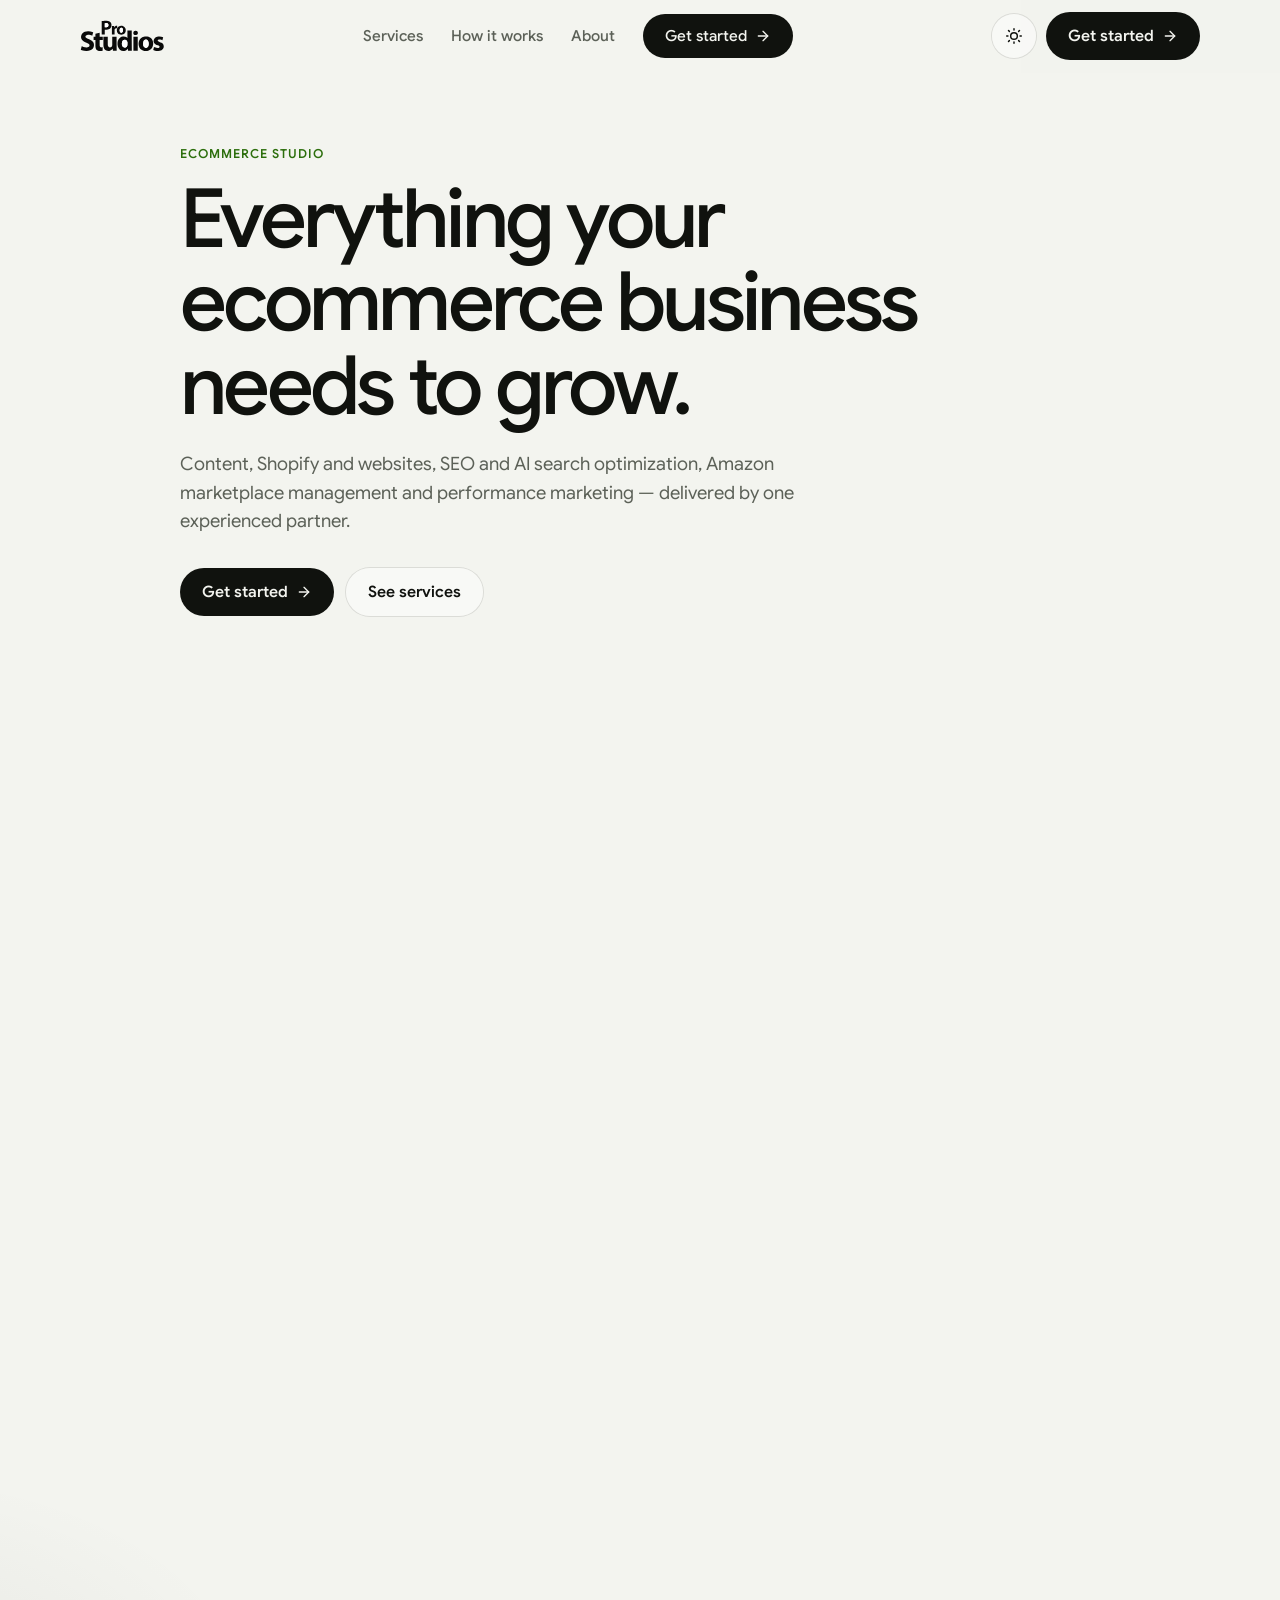
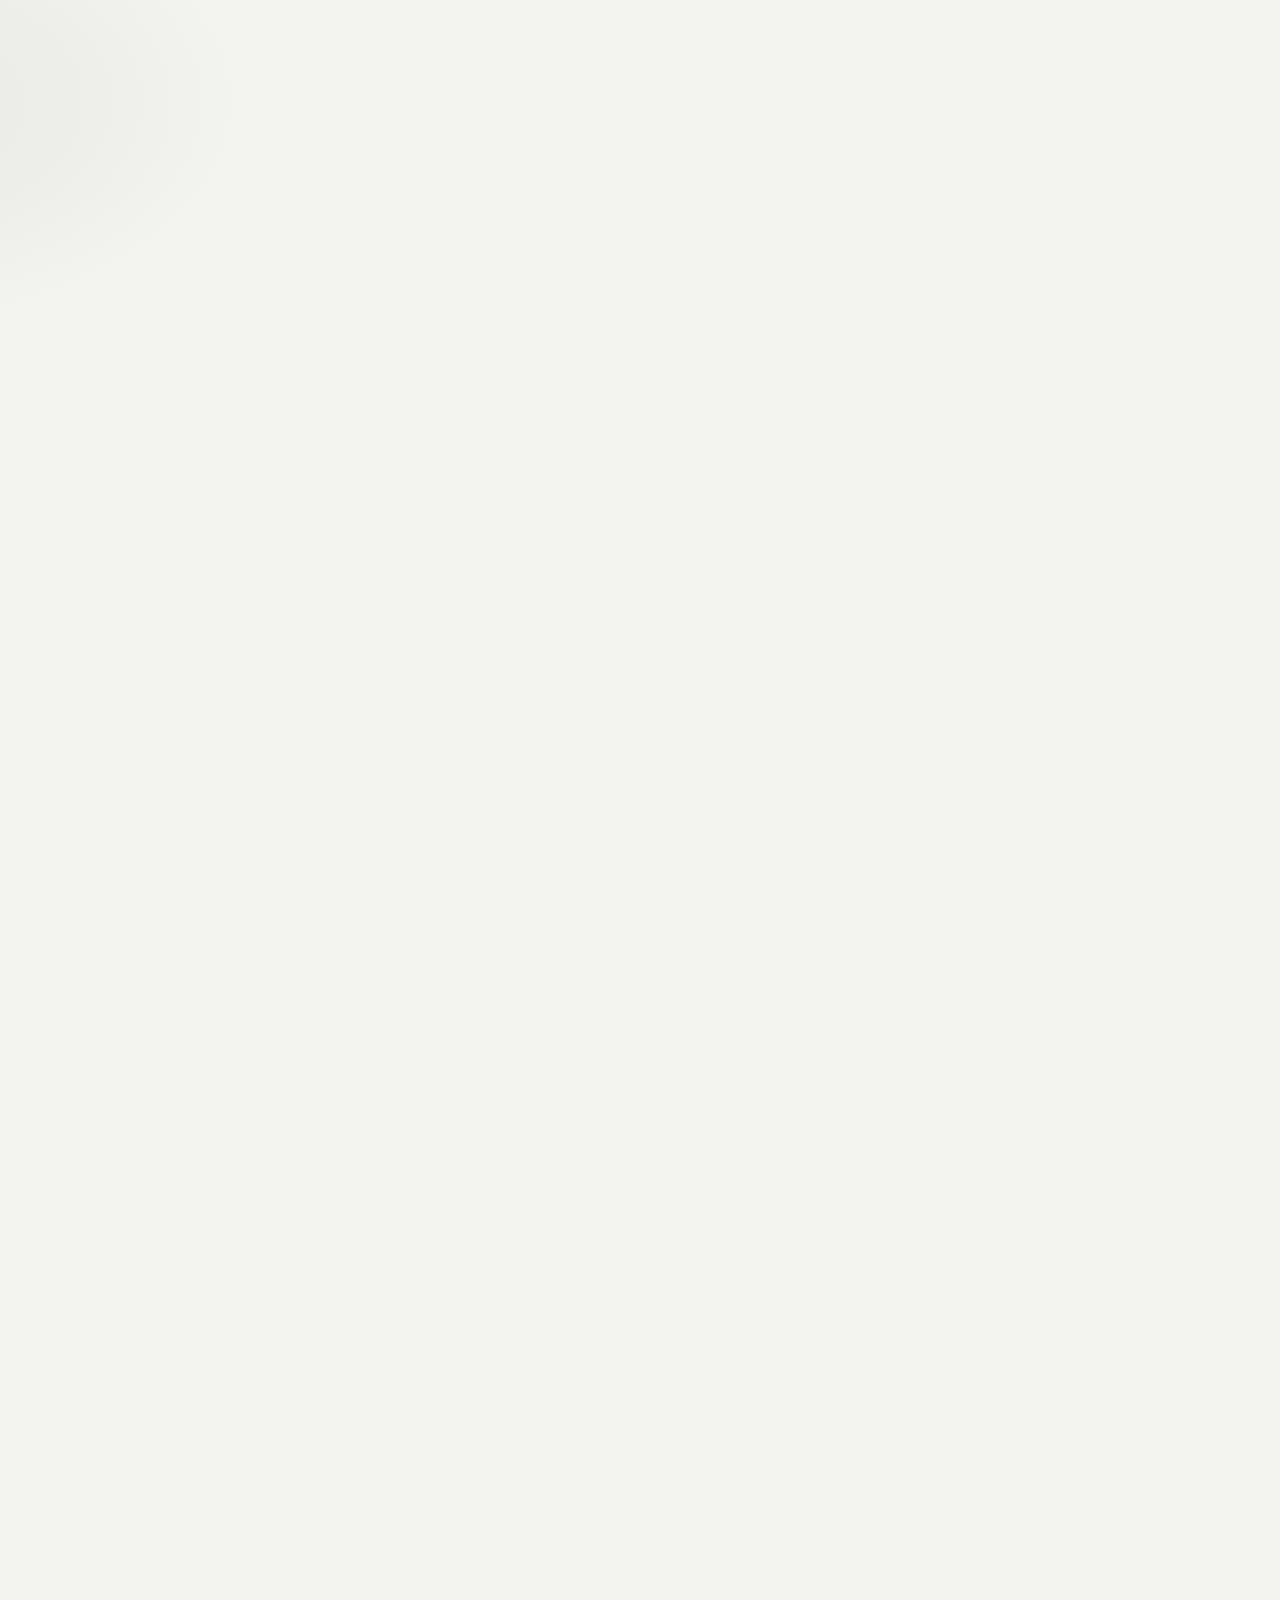
==== index.html @ 01f2b26d "Use an absolute Open Graph image URL for link previews" ====
<!DOCTYPE html><html lang="en"><head><meta name="twitter:card" content="summary_large_image"><meta property="og:type" content="website"><meta property="og:url" content="https://prostudios.in/"><meta property="og:title" content="Pro Studios"><meta property="og:description" content="Ecommerce content, Shopify development, SEO and AI search optimization, Amazon marketplace management and performance marketing — one team, multiple capabilities."><meta property="og:image" content="https://prostudios.in/og.jpg?v=2"><meta property="og:image:secure_url" content="https://prostudios.in/og.jpg?v=2"><meta property="og:image:type" content="image/jpeg"><meta property="og:image:width" content="1200"><meta property="og:image:height" content="630"><meta property="og:image:alt" content="Pro Studios"><meta name="twitter:image" content="https://prostudios.in/og.jpg?v=2"><meta charSet="utf-8"/><meta name="viewport" content="width=device-width, initial-scale=1, viewport-fit=cover"/><link rel="preload" as="image" href="/logo-prostudios.svg"/><link rel="stylesheet" href="/assets/styles.css" data-precedence="default"/><title>Pro Studios — We help ecommerce businesses grow.</title><meta name="color-scheme" content="light dark"/><meta name="apple-mobile-web-app-title" content="Pro Studios"/><meta name="application-name" content="Pro Studios"/><meta name="description" content="Ecommerce content, Shopify development, SEO and AI search optimization, Amazon marketplace management and performance marketing — one team, multiple capabilities."/><meta name="robots" content="index, follow, max-image-preview:large, max-snippet:-1, max-video-preview:-1"/><meta name="author" content="Pro Studios"/><meta name="theme-color" content="#090a08" media="(prefers-color-scheme: dark)"/><link rel="preload" href="/fonts/google-sans-latin-500.woff2" as="font" type="font/woff2" crossorigin="anonymous"/><link rel="icon" type="image/svg+xml" href="/favicon.svg"/><link rel="icon" type="image/png" sizes="32x32" href="/favicon-32x32.png"/><link rel="icon" type="image/png" sizes="48x48" href="/favicon-48x48.png"/><link rel="icon" type="image/png" sizes="192x192" href="/android-chrome-192x192.png"/><link rel="icon" type="image/png" sizes="512x512" href="/android-chrome-512x512.png"/><link rel="apple-touch-icon" href="/__grok/icon-180.png"/><link rel="apple-touch-icon" sizes="180x180" href="/apple-touch-icon.png"/><script>document.documentElement.classList.add("js");try{var t=localStorage.getItem("pro-theme");if(t==="dark"||t==="light")document.documentElement.setAttribute("data-theme",t);}catch(e){}</script><script type="application/ld+json">{"@context":"https://schema.org","@type":"ProfessionalService","name":"Pro Studios","description":"Ecommerce content, Shopify development, SEO and AI search optimization, Amazon marketplace management and performance marketing — one team, multiple capabilities.","image":"https://prostudios.in/og.jpg","areaServed":["India","United States","United Kingdom","United Arab Emirates"],"knowsAbout":["Ecommerce content production","Shopify development","Search engine optimization","AI search optimization","Amazon marketplace management","Performance marketing"],"makesOffer":[{"@type":"Offer","itemOffered":{"@type":"Service","name":"Ecommerce Content"}},{"@type":"Offer","itemOffered":{"@type":"Service","name":"Shopify & Websites"}},{"@type":"Offer","itemOffered":{"@type":"Service","name":"SEO & AI Search Optimization"}},{"@type":"Offer","itemOffered":{"@type":"Service","name":"Amazon"}},{"@type":"Offer","itemOffered":{"@type":"Service","name":"Performance Marketing"}}]}</script><meta name="apple-mobile-web-app-status-bar-style" content="black"></head><body><!--$--><a class="skip" href="#main">Skip to content</a><div class="progress" id="scroll-progress" aria-hidden="true"></div><header class="site-header"><div class="wrap nav"><a class="brand" href="#main" aria-label="Pro Studios home"><img class="brand-logo " src="/logo-prostudios.svg" alt="Pro Studios" width="110" height="32"/></a><div class="menu-clip"><nav class="nav-links" aria-label="Primary" id="site-nav"><a href="#services">Services</a><a href="#how">How it works</a><a href="#about">About</a><a class="btn btn-primary mobile-cta" href="#audit">Get started <svg xmlns="http://www.w3.org/2000/svg" width="24" height="24" viewBox="0 0 24 24" fill="none" stroke="currentColor" stroke-width="2" stroke-linecap="round" stroke-linejoin="round" class="lucide lucide-arrow-right" aria-hidden="true"><path d="M5 12h14"></path><path d="m12 5 7 7-7 7"></path></svg></a></nav></div><button class="scrim" type="button" aria-label="Close menu"></button><div class="nav-actions"><button class="icon-btn theme-btn" type="button" aria-label="Switch color theme"><span class="theme-ico" aria-hidden="true"><svg class="sun" viewBox="0 0 24 24" width="20" height="20" fill="none" stroke="currentColor" stroke-width="1.75" stroke-linecap="round"><circle cx="12" cy="12" r="4"></circle><path d="M12 3.25v1.5M12 19.25v1.5M3.25 12h1.5M19.25 12h1.5M5.4 5.4l1.05 1.05M17.55 17.55l1.05 1.05M18.6 5.4l-1.05 1.05M6.45 17.55l-1.05 1.05"></path></svg><svg class="moon" viewBox="0 0 24 24" width="20" height="20" fill="none" stroke="currentColor" stroke-width="1.75" stroke-linecap="round" stroke-linejoin="round"><path d="M20 14.6A7.8 7.8 0 0 1 9.4 4 6.5 6.5 0 1 0 20 14.6z"></path></svg></span></button><a class="btn btn-primary nav-cta" href="#audit">Get started <svg xmlns="http://www.w3.org/2000/svg" width="24" height="24" viewBox="0 0 24 24" fill="none" stroke="currentColor" stroke-width="2" stroke-linecap="round" stroke-linejoin="round" class="lucide lucide-arrow-right" aria-hidden="true"><path d="M5 12h14"></path><path d="m12 5 7 7-7 7"></path></svg></a><button class="menu-btn" type="button" aria-label="Open menu" aria-expanded="false" aria-controls="site-nav"><svg xmlns="http://www.w3.org/2000/svg" width="20" height="20" viewBox="0 0 24 24" fill="none" stroke="currentColor" stroke-width="2" stroke-linecap="round" stroke-linejoin="round" class="icon-open" aria-hidden="true"><path d="M4 12h16"></path><path d="M4 18h16"></path><path d="M4 6h16"></path></svg><svg class="icon-close" xmlns="http://www.w3.org/2000/svg" width="20" height="20" viewBox="0 0 24 24" fill="none" stroke="currentColor" stroke-width="2" stroke-linecap="round" aria-hidden="true"><path d="M18 6 6 18"></path><path d="m6 6 12 12"></path></svg></button></div></div></header><main id="main"><section class="hero"><div class="wrap hero-copy"><p class="eyebrow">Ecommerce studio</p><h1><span class="word">Everything<!-- --> </span><span class="word">your<!-- --> </span><span class="word">ecommerce<!-- --> </span><span class="word">business<!-- --> </span><span class="word">needs<!-- --> </span><span class="word">to<!-- --> </span><span class="word">grow.<!-- --> </span></h1><p class="lede">Content, Shopify and websites, SEO and AI search optimization, Amazon marketplace management and performance marketing — delivered by one experienced partner.</p><div class="hero-cta"><a class="btn btn-primary" href="#audit">Get started <svg xmlns="http://www.w3.org/2000/svg" width="24" height="24" viewBox="0 0 24 24" fill="none" stroke="currentColor" stroke-width="2" stroke-linecap="round" stroke-linejoin="round" class="lucide lucide-arrow-right" aria-hidden="true"><path d="M5 12h14"></path><path d="m12 5 7 7-7 7"></path></svg></a><a class="btn btn-ghost" href="#services">See services</a></div></div></section><section class="block" aria-labelledby="clients-title" style="padding-top:28px"><div class="wrap"><div class="reveal "><p class="kicker" id="clients-title">Trusted by businesses</p><div class="glass logo-frame"><img src="/clients.jpg" alt="Grid of client brand logos across retail, marketplaces and consumer brands" width="1400" height="726" loading="lazy" decoding="async"/></div></div></div></section><section class="block" style="padding-top:12px"><div class="wrap center"><div class="reveal "><h2>One partner. Multiple ecommerce services.</h2><p class="lede">Instead of managing multiple freelancers and agencies, work with one team for the ecommerce services you need.</p><div class="chips"><span>Content</span><span>Shopify &amp; websites</span><span>SEO &amp; AI search</span><span>Amazon</span><span>Performance marketing</span></div></div></div></section><section class="block" id="services" aria-labelledby="services-title"><div class="wrap"><div class="reveal center"><p class="eyebrow">Services</p><h2 id="services-title">What we do</h2></div><ol class="glass svc-list"><li><div class="reveal "><article class="svc"><div class="svc-ico" aria-hidden="true"><svg xmlns="http://www.w3.org/2000/svg" width="24" height="24" viewBox="0 0 24 24" fill="none" stroke="currentColor" stroke-width="2" stroke-linecap="round" stroke-linejoin="round" class="lucide lucide-images" aria-hidden="true"><path d="M18 22H4a2 2 0 0 1-2-2V6"></path><path d="m22 13-1.296-1.296a2.41 2.41 0 0 0-3.408 0L11 18"></path><circle cx="12" cy="8" r="2"></circle><rect width="16" height="16" x="6" y="2" rx="2"></rect></svg></div><div><p class="num">01</p><h3>Ecommerce Content</h3><p>Turn raw product assets into clean, consistent, publish-ready ecommerce content.</p><div class="tags"><span>Image editing</span><span>AI product imagery</span><span>Product video</span><span>Catalogue production</span><span>Marketplace creative</span></div><a class="btn btn-line" href="#audit"><span>Get content support</span><svg xmlns="http://www.w3.org/2000/svg" width="24" height="24" viewBox="0 0 24 24" fill="none" stroke="currentColor" stroke-width="2" stroke-linecap="round" stroke-linejoin="round" class="lucide lucide-arrow-right" aria-hidden="true"><path d="M5 12h14"></path><path d="m12 5 7 7-7 7"></path></svg></a></div></article></div></li><li><div class="reveal "><article class="svc"><div class="svc-ico" aria-hidden="true"><svg xmlns="http://www.w3.org/2000/svg" width="24" height="24" viewBox="0 0 24 24" fill="none" stroke="currentColor" stroke-width="2" stroke-linecap="round" stroke-linejoin="round" class="lucide lucide-store" aria-hidden="true"><path d="m2 7 4.41-4.41A2 2 0 0 1 7.83 2h8.34a2 2 0 0 1 1.42.59L22 7"></path><path d="M4 12v8a2 2 0 0 0 2 2h12a2 2 0 0 0 2-2v-8"></path><path d="M15 22v-4a2 2 0 0 0-2-2h-2a2 2 0 0 0-2 2v4"></path><path d="M2 7h20"></path><path d="M22 7v3a2 2 0 0 1-2 2a2.7 2.7 0 0 1-1.59-.63.7.7 0 0 0-.82 0A2.7 2.7 0 0 1 16 12a2.7 2.7 0 0 1-1.59-.63.7.7 0 0 0-.82 0A2.7 2.7 0 0 1 12 12a2.7 2.7 0 0 1-1.59-.63.7.7 0 0 0-.82 0A2.7 2.7 0 0 1 8 12a2.7 2.7 0 0 1-1.59-.63.7.7 0 0 0-.82 0A2.7 2.7 0 0 1 4 12a2 2 0 0 1-2-2V7"></path></svg></div><div><p class="num">02</p><h3>Shopify &amp; Websites</h3><p>Build, improve and maintain the storefront your customers actually buy from.</p><div class="tags"><span>Shopify development</span><span>Ecommerce websites</span><span>Landing pages</span><span>Store redesign</span><span>Conversion optimization</span></div><a class="btn btn-line" href="#audit"><span>Build my store</span><svg xmlns="http://www.w3.org/2000/svg" width="24" height="24" viewBox="0 0 24 24" fill="none" stroke="currentColor" stroke-width="2" stroke-linecap="round" stroke-linejoin="round" class="lucide lucide-arrow-right" aria-hidden="true"><path d="M5 12h14"></path><path d="m12 5 7 7-7 7"></path></svg></a></div></article></div></li><li><div class="reveal "><article class="svc"><div class="svc-ico" aria-hidden="true"><svg xmlns="http://www.w3.org/2000/svg" width="24" height="24" viewBox="0 0 24 24" fill="none" stroke="currentColor" stroke-width="2" stroke-linecap="round" stroke-linejoin="round" class="lucide lucide-search" aria-hidden="true"><path d="m21 21-4.34-4.34"></path><circle cx="11" cy="11" r="8"></circle></svg></div><div><p class="num">03</p><h3>SEO &amp; AI Search Optimization</h3><p>Help your products and services get discovered across search engines and AI-powered search and shopping tools.</p><div class="tags"><span>Ecommerce &amp; Service SEO</span><span>Technical SEO</span><span>Product &amp; Category Optimization</span><span>Service Page Optimization</span><span>AI Search Optimization</span><span>Product Data &amp; Content Optimization</span><span>AI Shopping Visibility</span></div><a class="btn btn-line" href="#audit"><span>Get discovered. Get chosen.</span><svg xmlns="http://www.w3.org/2000/svg" width="24" height="24" viewBox="0 0 24 24" fill="none" stroke="currentColor" stroke-width="2" stroke-linecap="round" stroke-linejoin="round" class="lucide lucide-arrow-right" aria-hidden="true"><path d="M5 12h14"></path><path d="m12 5 7 7-7 7"></path></svg></a></div></article></div></li><li><div class="reveal "><article class="svc"><div class="svc-ico" aria-hidden="true"><svg xmlns="http://www.w3.org/2000/svg" width="24" height="24" viewBox="0 0 24 24" fill="none" stroke="currentColor" stroke-width="2" stroke-linecap="round" stroke-linejoin="round" class="lucide lucide-shopping-bag" aria-hidden="true"><path d="M6 2 3 6v14a2 2 0 0 0 2 2h14a2 2 0 0 0 2-2V6l-3-4Z"></path><path d="M3 6h18"></path><path d="M16 10a4 4 0 0 1-8 0"></path></svg></div><div><p class="num">04</p><h3>Amazon</h3><p>Keep your Amazon operation organized, optimized and ready to scale.</p><div class="tags"><span>Marketplace management</span><span>Listing management</span><span>Catalogue optimization</span><span>A+ content</span></div><a class="btn btn-line" href="#audit"><span>Improve my Amazon</span><svg xmlns="http://www.w3.org/2000/svg" width="24" height="24" viewBox="0 0 24 24" fill="none" stroke="currentColor" stroke-width="2" stroke-linecap="round" stroke-linejoin="round" class="lucide lucide-arrow-right" aria-hidden="true"><path d="M5 12h14"></path><path d="m12 5 7 7-7 7"></path></svg></a></div></article></div></li><li><div class="reveal "><article class="svc"><div class="svc-ico" aria-hidden="true"><svg xmlns="http://www.w3.org/2000/svg" width="24" height="24" viewBox="0 0 24 24" fill="none" stroke="currentColor" stroke-width="2" stroke-linecap="round" stroke-linejoin="round" class="lucide lucide-megaphone" aria-hidden="true"><path d="m3 11 18-5v12L3 14v-3z"></path><path d="M11.6 16.8a3 3 0 1 1-5.8-1.6"></path></svg></div><div><p class="num">05</p><h3>Performance Marketing</h3><p>Build and optimize campaigns around measurable ecommerce outcomes.</p><div class="tags"><span>Meta ads</span><span>Google ads</span><span>Performance creative</span><span>Campaign optimization</span></div><a class="btn btn-line" href="#audit"><span>Talk to us</span><svg xmlns="http://www.w3.org/2000/svg" width="24" height="24" viewBox="0 0 24 24" fill="none" stroke="currentColor" stroke-width="2" stroke-linecap="round" stroke-linejoin="round" class="lucide lucide-arrow-right" aria-hidden="true"><path d="M5 12h14"></path><path d="m12 5 7 7-7 7"></path></svg></a></div></article></div></li></ol></div></section><section class="statement" aria-label="How we work with you"><div class="wrap"><div class="reveal "><div class="glass statement-card"><h2>You focus on your business. We handle the execution.</h2></div></div></div></section><section class="block" aria-labelledby="who-title"><div class="wrap"><div class="reveal "><h2 id="who-title">Built for businesses that sell online.</h2></div><div class="grid-4"><div class="reveal "><article class="glass card"><h3>Ecommerce brands</h3><p>Content, stores, SEO and growth.</p></article></div><div class="reveal "><article class="glass card"><h3>Retailers</h3><p>Large catalogues and multiple digital channels.</p></article></div><div class="reveal "><article class="glass card"><h3>Marketplace sellers</h3><p>Amazon operations and ecommerce content.</p></article></div><div class="reveal "><article class="glass card"><h3>Agencies</h3><p>White-label ecommerce production and execution.</p></article></div></div></div></section><section class="block" id="how" aria-labelledby="how-title"><div class="wrap"><div class="reveal "><h2 id="how-title">Simple to start.</h2></div><ol class="grid-3"><li><div class="reveal "><article class="glass card"><p class="step-no">01</p><h3>Tell us what you need</h3><p>Complete the short form.</p></article></div></li><li><div class="reveal "><article class="glass card"><p class="step-no">02</p><h3>We review it</h3><p>We understand your requirements, volume and timeline.</p></article></div></li><li><div class="reveal "><article class="glass card"><p class="step-no">03</p><h3>We get to work</h3><p>We scope the project and begin execution.</p></article></div></li></ol></div></section><section class="block" id="about" aria-labelledby="_R_d6_"><div class="wrap"><div class="reveal "><h2 id="_R_d6_">Why work with Pro Studios?</h2><p class="lede">Ecommerce execution for businesses built to grow — content, storefronts, discovery and demand, under one relationship.</p></div><div class="grid-4"><div class="reveal "><article class="glass card"><h3>One partner</h3><p>Multiple ecommerce capabilities under one relationship.</p></article></div><div class="reveal "><article class="glass card"><h3>Flexible</h3><p>Start with one service or combine several.</p></article></div><div class="reveal "><article class="glass card"><h3>Scalable</h3><p>Increase your execution capacity as your business grows.</p></article></div><div class="reveal "><article class="glass card"><h3>Technology-assisted</h3><p>We use AI and automation where they genuinely improve speed and efficiency.</p></article></div></div></div></section><section class="block" id="audit" aria-labelledby="start-title"><div class="wrap"><div class="glass final"><h2 id="start-title">Let&#x27;s get started.</h2><p class="lede">Tell us what you need and we&#x27;ll get back to you.</p><form class="form" noValidate=""><div class="field"><label for="name">Name</label><input id="name" type="text" autoComplete="name" placeholder="Your name" required="" name="name"/></div><div class="field"><label for="email">Email</label><input id="email" type="email" autoComplete="email" placeholder="you@company.com" required="" name="email"/></div><div class="field"><label for="phone">Phone number</label><input id="phone" type="tel" autoComplete="tel" placeholder="+91 XXXXX XXXXX" required="" name="phone"/></div><div class="field"><label for="website">Website</label><input id="website" type="url" autoComplete="url" placeholder="https://" required="" name="website"/></div><div class="field"><label for="service">Service</label><select id="service" name="service"><option selected="">Ecommerce content</option><option>Shopify &amp; websites</option><option>SEO &amp; AI Search Optimization</option><option>Amazon</option><option>Performance marketing</option><option>Multiple services</option><option>Not sure</option></select></div><div class="field"><label for="budget">Budget</label><select id="budget" name="budget"><option>Under $500/mo</option><option>$500–$2,000/mo</option><option>$2,000–$5,000/mo</option><option>$5,000–$10,000/mo</option><option>$10,000+/mo</option><option selected="">Not sure</option></select></div><div class="field wide"><label for="country">Country</label><select id="country" name="country"><option selected="">India</option><option>United States</option><option>United Kingdom</option><option>UAE</option><option>Other</option></select></div><div class="form-actions"><button class="btn btn-primary" type="submit">Get started<!-- --> <svg xmlns="http://www.w3.org/2000/svg" width="24" height="24" viewBox="0 0 24 24" fill="none" stroke="currentColor" stroke-width="2" stroke-linecap="round" stroke-linejoin="round" class="lucide lucide-arrow-right" aria-hidden="true"><path d="M5 12h14"></path><path d="m12 5 7 7-7 7"></path></svg></button><p class="fine">Takes less than a minute.</p></div></form><p class="form-error" id="form-error" hidden></p><p class="form-ok" id="form-ok" hidden>Received. We'll be in touch.</p></div></div></section></main><footer class="site-footer"><div class="wrap"><div class="foot"><div><img class="brand-logo " src="/logo-prostudios.svg" alt="Pro Studios" width="110" height="32"/><p>Ecommerce execution for businesses built to grow.</p></div><nav class="foot-links" aria-label="Footer"><a href="#services">Services</a><a href="#how">How it works</a><a href="#about">About</a></nav></div><p class="copy">© <!-- -->2026<!-- --> Pro Studios. All rights reserved.</p></div></footer><!--/$--><script src="/site.js" defer></script></body></html>
---- assets/styles.css ----
/*! tailwindcss v4.3.3 | MIT License | https://tailwindcss.com */
@layer properties{@supports (((-webkit-hyphens:none)) and (not (margin-trim:inline))) or ((-moz-orient:inline) and (not (color:rgb(from red r g b)))){*,:before,:after,::backdrop{--tw-scale-x:1;--tw-scale-y:1;--tw-scale-z:1;--tw-rotate-x:initial;--tw-rotate-y:initial;--tw-rotate-z:initial;--tw-skew-x:initial;--tw-skew-y:initial;--tw-space-y-reverse:0;--tw-border-style:solid;--tw-font-weight:initial;--tw-ordinal:initial;--tw-slashed-zero:initial;--tw-numeric-figure:initial;--tw-numeric-spacing:initial;--tw-numeric-fraction:initial;--tw-shadow:0 0 #0000;--tw-shadow-color:initial;--tw-shadow-alpha:100%;--tw-inset-shadow:0 0 #0000;--tw-inset-shadow-color:initial;--tw-inset-shadow-alpha:100%;--tw-ring-color:initial;--tw-ring-shadow:0 0 #0000;--tw-inset-ring-color:initial;--tw-inset-ring-shadow:0 0 #0000;--tw-ring-inset:initial;--tw-ring-offset-width:0px;--tw-ring-offset-color:#fff;--tw-ring-offset-shadow:0 0 #0000;--tw-outline-style:solid;--tw-blur:initial;--tw-brightness:initial;--tw-contrast:initial;--tw-grayscale:initial;--tw-hue-rotate:initial;--tw-invert:initial;--tw-opacity:initial;--tw-saturate:initial;--tw-sepia:initial;--tw-drop-shadow:initial;--tw-drop-shadow-color:initial;--tw-drop-shadow-alpha:100%;--tw-drop-shadow-size:initial;--tw-duration:initial;--tw-ease:initial;--tw-content:"";--tw-translate-x:0;--tw-translate-y:0;--tw-translate-z:0}}}@layer theme{:root,:host{--font-sans:-apple-system, BlinkMacSystemFont, "Segoe UI", Roboto, "Helvetica Neue", "Noto Sans", Arial, sans-serif, "Apple Color Emoji", "Segoe UI Emoji", "Segoe UI Symbol", "Noto Color Emoji";--font-mono:ui-monospace, SFMono-Regular, Menlo, Monaco, Consolas, "Liberation Mono", "Courier New", monospace;--color-red-500:oklch(63.7% .237 25.331);--color-zinc-50:oklch(98.5% 0 none);--color-zinc-400:oklch(70.5% .015 286.067);--color-zinc-500:oklch(55.2% .016 285.938);--color-zinc-900:oklch(21% .006 285.885);--color-zinc-950:oklch(14.1% .005 285.823);--color-neutral-100:oklch(97% 0 none);--color-neutral-300:oklch(87% 0 none);--color-neutral-500:oklch(55.6% 0 none);--color-neutral-700:oklch(37.1% 0 none);--color-neutral-900:oklch(20.5% 0 none);--color-black:#000;--color-white:#fff;--spacing:.25rem;--container-sm:24rem;--container-md:28rem;--text-xs:.75rem;--text-sm:.875rem;--text-sm--line-height:calc(1.25 / .875);--text-base:1rem;--text-lg:1.125rem;--text-lg--line-height:calc(1.75 / 1.125);--text-xl:1.25rem;--text-xl--line-height:calc(1.75 / 1.25);--text-2xl:1.5rem;--text-3xl:1.875rem;--font-weight-medium:500;--font-weight-semibold:600;--tracking-tight:-.025em;--leading-tight:1.25;--leading-snug:1.375;--leading-normal:1.5;--radius-xs:.125rem;--radius-sm:.25rem;--radius-md:.375rem;--radius-lg:.5rem;--radius-xl:.75rem;--radius-2xl:1rem;--ease-out:cubic-bezier(0, 0, .2, 1);--ease-in-out:cubic-bezier(.4, 0, .2, 1);--animate-pulse:pulse 2s cubic-bezier(.4, 0, .6, 1) infinite;--default-transition-duration:.15s;--default-transition-timing-function:cubic-bezier(.4, 0, .2, 1);--default-font-family:var(--font-sans);--default-mono-font-family:var(--font-mono)}}@layer base{*,:after,:before,::backdrop{box-sizing:border-box;border:0 solid;margin:0;padding:0}::file-selector-button{box-sizing:border-box;border:0 solid;margin:0;padding:0}html,:host{-webkit-text-size-adjust:100%;tab-size:4;line-height:1.5;font-family:var(--default-font-family,-apple-system, BlinkMacSystemFont, "Segoe UI", Roboto, "Helvetica Neue", "Noto Sans", Arial, sans-serif, "Apple Color Emoji", "Segoe UI Emoji", "Segoe UI Symbol", "Noto Color Emoji");font-feature-settings:var(--default-font-feature-settings,normal);font-variation-settings:var(--default-font-variation-settings,normal);-webkit-tap-highlight-color:transparent}hr{height:0;color:inherit;border-top-width:1px}abbr:where([title]){-webkit-text-decoration:underline dotted;text-decoration:underline dotted}h1,h2,h3,h4,h5,h6{font-size:inherit;font-weight:inherit}a{color:inherit;-webkit-text-decoration:inherit;-webkit-text-decoration:inherit;-webkit-text-decoration:inherit;-webkit-text-decoration:inherit;text-decoration:inherit}b,strong{font-weight:bolder}code,kbd,samp,pre{font-family:var(--default-mono-font-family,ui-monospace, SFMono-Regular, Menlo, Monaco, Consolas, "Liberation Mono", "Courier New", monospace);font-feature-settings:var(--default-mono-font-feature-settings,normal);font-variation-settings:var(--default-mono-font-variation-settings,normal);font-size:1em}small{font-size:80%}sub,sup{vertical-align:baseline;font-size:75%;line-height:0;position:relative}sub{bottom:-.25em}sup{top:-.5em}table{text-indent:0;border-color:inherit;border-collapse:collapse}:-moz-focusring:where(:not(iframe)){outline:auto}progress{vertical-align:baseline}summary{display:list-item}ol,ul,menu{list-style:none}img,svg,video,canvas,audio,iframe,embed,object{vertical-align:middle;display:block}img,video{max-width:100%;height:auto}button,input,select,optgroup,textarea{font:inherit;font-feature-settings:inherit;font-variation-settings:inherit;letter-spacing:inherit;color:inherit;opacity:1;background-color:#0000;border-radius:0}::file-selector-button{font:inherit;font-feature-settings:inherit;font-variation-settings:inherit;letter-spacing:inherit;color:inherit;opacity:1;background-color:#0000;border-radius:0}:where(select:is([multiple],[size])) optgroup{font-weight:bolder}:where(select:is([multiple],[size])) optgroup option{padding-inline-start:20px}::file-selector-button{margin-inline-end:4px}::placeholder{opacity:1}@supports (not ((-webkit-appearance:-apple-pay-button))) or (contain-intrinsic-size:1px){::placeholder{color:currentColor}@supports (color:color-mix(in lab, red, red)){::placeholder{color:color-mix(in oklab, currentcolor 50%, transparent)}}}textarea{resize:vertical}::-webkit-search-decoration{-webkit-appearance:none}::-webkit-date-and-time-value{min-height:1lh;text-align:inherit}::-webkit-datetime-edit{display:inline-flex}::-webkit-datetime-edit-fields-wrapper{padding:0}::-webkit-datetime-edit{padding-block:0}::-webkit-datetime-edit-year-field{padding-block:0}::-webkit-datetime-edit-month-field{padding-block:0}::-webkit-datetime-edit-day-field{padding-block:0}::-webkit-datetime-edit-hour-field{padding-block:0}::-webkit-datetime-edit-minute-field{padding-block:0}::-webkit-datetime-edit-second-field{padding-block:0}::-webkit-datetime-edit-millisecond-field{padding-block:0}::-webkit-datetime-edit-meridiem-field{padding-block:0}::-webkit-calendar-picker-indicator{line-height:1}:-moz-ui-invalid{box-shadow:none}button,input:where([type=button],[type=reset],[type=submit]){appearance:button}::file-selector-button{appearance:button}::-webkit-inner-spin-button{height:auto}::-webkit-outer-spin-button{height:auto}[hidden]:where(:not([hidden=until-found])){display:none!important}button:not(:disabled),[role=button]:not(:disabled){cursor:pointer}}@layer components;@layer utilities{.collapse{visibility:collapse}.invisible{visibility:hidden}.visible{visibility:visible}.absolute{position:absolute}.fixed{position:fixed}.relative{position:relative}.static{position:static}.sticky{position:sticky}.inset-0{inset:0}.right-1{right:var(--spacing)}.right-2{right:calc(var(--spacing) * 2)}.right-3{right:calc(var(--spacing) * 3)}.right-4{right:calc(var(--spacing) * 4)}.left-1{left:var(--spacing)}.left-2{left:calc(var(--spacing) * 2)}.left-3{left:calc(var(--spacing) * 3)}.left-4{left:calc(var(--spacing) * 4)}.container{width:100%}@media (width>=40rem){.container{max-width:40rem}}@media (width>=48rem){.container{max-width:48rem}}@media (width>=64rem){.container{max-width:64rem}}@media (width>=80rem){.container{max-width:80rem}}@media (width>=96rem){.container{max-width:96rem}}.ml-px{margin-left:1px}.block{display:block}.contents{display:contents}.flex{display:flex}.grid{display:grid}.hidden{display:none}.inline{display:inline}.table{display:table}.size-5{width:calc(var(--spacing) * 5);height:calc(var(--spacing) * 5)}.size-10{width:calc(var(--spacing) * 10);height:calc(var(--spacing) * 10)}.h-8{height:calc(var(--spacing) * 8)}.min-h-screen{min-height:100vh}.w-8{width:calc(var(--spacing) * 8)}.w-full{width:100%}.max-w-md{max-width:var(--container-md)}.max-w-sm{max-width:var(--container-sm)}.shrink{flex-shrink:1}.grow{flex-grow:1}.scale-100{--tw-scale-x:100%;--tw-scale-y:100%;--tw-scale-z:100%;scale:var(--tw-scale-x) var(--tw-scale-y)}.scale-\[0\.25\]{scale:.25}.transform{transform:var(--tw-rotate-x,) var(--tw-rotate-y,) var(--tw-rotate-z,) var(--tw-skew-x,) var(--tw-skew-y,)}.animate-pulse{animation:var(--animate-pulse)}.cursor-pointer{cursor:pointer}.resize{resize:both}.flex-col{flex-direction:column}.place-items-center{place-items:center}.items-center{align-items:center}.justify-center{justify-content:center}.gap-2{gap:calc(var(--spacing) * 2)}.gap-3{gap:calc(var(--spacing) * 3)}:where(.space-y-3>:not(:last-child)){--tw-space-y-reverse:0;margin-block-start:calc(calc(var(--spacing) * 3) * var(--tw-space-y-reverse));margin-block-end:calc(calc(var(--spacing) * 3) * calc(1 - var(--tw-space-y-reverse)))}.truncate{text-overflow:ellipsis;white-space:nowrap;overflow:hidden}.rounded{border-radius:.25rem}.rounded-2xl{border-radius:var(--radius-2xl)}.rounded-full{border-radius:2147483647px}.rounded-lg{border-radius:var(--radius-lg)}.rounded-md{border-radius:var(--radius-md)}.rounded-xl{border-radius:var(--radius-xl)}.border{border-style:var(--tw-border-style);border-width:1px}.border-t{border-top-style:var(--tw-border-style);border-top-width:1px}.border-b{border-bottom-style:var(--tw-border-style);border-bottom-width:1px}.border-neutral-300{border-color:var(--color-neutral-300)}.bg-black{background-color:var(--color-black)}.bg-black\/10{background-color:#0000001a}@supports (color:color-mix(in lab, red, red)){.bg-black\/10{background-color:color-mix(in oklab, var(--color-black) 10%, transparent)}}.bg-zinc-50{background-color:var(--color-zinc-50)}.object-cover{object-fit:cover}.p-2{padding:calc(var(--spacing) * 2)}.p-6{padding:calc(var(--spacing) * 6)}.p-8{padding:calc(var(--spacing) * 8)}.p-\[16px\]{padding:16px}.px-4{padding-inline:calc(var(--spacing) * 4)}.px-6{padding-inline:calc(var(--spacing) * 6)}.py-2{padding-block:calc(var(--spacing) * 2)}.pr-3\.5{padding-right:calc(var(--spacing) * 3.5)}.pl-4{padding-left:calc(var(--spacing) * 4)}.text-center{text-align:center}.text-lg{font-size:var(--text-lg);line-height:var(--tw-leading,var(--text-lg--line-height))}.text-sm{font-size:var(--text-sm);line-height:var(--tw-leading,var(--text-sm--line-height))}.text-xl{font-size:var(--text-xl);line-height:var(--tw-leading,var(--text-xl--line-height))}.text-\[13px\]{font-size:13px}.font-medium{--tw-font-weight:var(--font-weight-medium);font-weight:var(--font-weight-medium)}.font-semibold{--tw-font-weight:var(--font-weight-semibold);font-weight:var(--font-weight-semibold)}.text-balance{text-wrap:balance}.text-wrap{text-wrap:wrap}.break-words{overflow-wrap:break-word}.text-neutral-500{color:var(--color-neutral-500)}.text-red-500{color:var(--color-red-500)}.text-white{color:var(--color-white)}.text-zinc-500{color:var(--color-zinc-500)}.text-zinc-900{color:var(--color-zinc-900)}.tabular-nums{--tw-numeric-spacing:tabular-nums;font-variant-numeric:var(--tw-ordinal,) var(--tw-slashed-zero,) var(--tw-numeric-figure,) var(--tw-numeric-spacing,) var(--tw-numeric-fraction,)}.underline-offset-4{text-underline-offset:4px}.antialiased{-webkit-font-smoothing:antialiased;-moz-osx-font-smoothing:grayscale}.opacity-0{opacity:0}.opacity-70{opacity:.7}.opacity-100{opacity:1}.shadow{--tw-shadow:0 1px 3px 0 var(--tw-shadow-color,#0000001a), 0 1px 2px -1px var(--tw-shadow-color,#0000001a);box-shadow:var(--tw-inset-shadow), var(--tw-inset-ring-shadow), var(--tw-ring-offset-shadow), var(--tw-ring-shadow), var(--tw-shadow)}.ring{--tw-ring-shadow:var(--tw-ring-inset,) 0 0 0 calc(1px + var(--tw-ring-offset-width)) var(--tw-ring-color,currentcolor);box-shadow:var(--tw-inset-shadow), var(--tw-inset-ring-shadow), var(--tw-ring-offset-shadow), var(--tw-ring-shadow), var(--tw-shadow)}.outline,.outline-1{outline-style:var(--tw-outline-style);outline-width:1px}.-outline-offset-1{outline-offset:calc(1px * -1)}.outline-black\/10{outline-color:#0000001a}@supports (color:color-mix(in lab, red, red)){.outline-black\/10{outline-color:color-mix(in oklab, var(--color-black) 10%, transparent)}}.blur{--tw-blur:blur(8px);filter:var(--tw-blur,) var(--tw-brightness,) var(--tw-contrast,) var(--tw-grayscale,) var(--tw-hue-rotate,) var(--tw-invert,) var(--tw-saturate,) var(--tw-sepia,) var(--tw-drop-shadow,)}.blur-\[4px\]{--tw-blur:blur(4px);filter:var(--tw-blur,) var(--tw-brightness,) var(--tw-contrast,) var(--tw-grayscale,) var(--tw-hue-rotate,) var(--tw-invert,) var(--tw-saturate,) var(--tw-sepia,) var(--tw-drop-shadow,)}.blur-none{--tw-blur: ;filter:var(--tw-blur,) var(--tw-brightness,) var(--tw-contrast,) var(--tw-grayscale,) var(--tw-hue-rotate,) var(--tw-invert,) var(--tw-saturate,) var(--tw-sepia,) var(--tw-drop-shadow,)}.grayscale{--tw-grayscale:grayscale(100%);filter:var(--tw-blur,) var(--tw-brightness,) var(--tw-contrast,) var(--tw-grayscale,) var(--tw-hue-rotate,) var(--tw-invert,) var(--tw-saturate,) var(--tw-sepia,) var(--tw-drop-shadow,)}.invert{--tw-invert:invert(100%);filter:var(--tw-blur,) var(--tw-brightness,) var(--tw-contrast,) var(--tw-grayscale,) var(--tw-hue-rotate,) var(--tw-invert,) var(--tw-saturate,) var(--tw-sepia,) var(--tw-drop-shadow,)}.sepia{--tw-sepia:sepia(100%);filter:var(--tw-blur,) var(--tw-brightness,) var(--tw-contrast,) var(--tw-grayscale,) var(--tw-hue-rotate,) var(--tw-invert,) var(--tw-saturate,) var(--tw-sepia,) var(--tw-drop-shadow,)}.filter{filter:var(--tw-blur,) var(--tw-brightness,) var(--tw-contrast,) var(--tw-grayscale,) var(--tw-hue-rotate,) var(--tw-invert,) var(--tw-saturate,) var(--tw-sepia,) var(--tw-drop-shadow,)}.transition{transition-property:color,background-color,border-color,outline-color,text-decoration-color,fill,stroke,--tw-gradient-from,--tw-gradient-via,--tw-gradient-to,opacity,box-shadow,transform,translate,scale,rotate,filter,-webkit-backdrop-filter,backdrop-filter,display,content-visibility,overlay,pointer-events;transition-timing-function:var(--tw-ease,var(--default-transition-timing-function));transition-duration:var(--tw-duration,var(--default-transition-duration))}.transition-\[box-shadow\]{transition-property:box-shadow;transition-timing-function:var(--tw-ease,var(--default-transition-timing-function));transition-duration:var(--tw-duration,var(--default-transition-duration))}.transition-\[opacity\,filter\,scale\]{transition-property:opacity,filter,scale;transition-timing-function:var(--tw-ease,var(--default-transition-timing-function));transition-duration:var(--tw-duration,var(--default-transition-duration))}.transition-\[scale\,background-color\]{transition-property:scale,background-color;transition-timing-function:var(--tw-ease,var(--default-transition-timing-function));transition-duration:var(--tw-duration,var(--default-transition-duration))}.transition-\[scale\,opacity\,filter\]{transition-property:scale,opacity,filter;transition-timing-function:var(--tw-ease,var(--default-transition-timing-function));transition-duration:var(--tw-duration,var(--default-transition-duration))}.transition-transform{transition-property:transform,translate,scale,rotate;transition-timing-function:var(--tw-ease,var(--default-transition-timing-function));transition-duration:var(--tw-duration,var(--default-transition-duration))}.duration-150{--tw-duration:.15s;transition-duration:.15s}.duration-300{--tw-duration:.3s;transition-duration:.3s}.ease-\[cubic-bezier\(0\.2\,0\,0\,1\)\]{--tw-ease:cubic-bezier(.2,0,0,1);transition-timing-function:cubic-bezier(.2,0,0,1)}.ease-out{--tw-ease:var(--ease-out);transition-timing-function:var(--ease-out)}.after\:absolute:after{content:var(--tw-content);position:absolute}.after\:top-1\/2:after{content:var(--tw-content);top:50%}.after\:left-1\/2:after{content:var(--tw-content);left:50%}.after\:size-10:after{content:var(--tw-content);width:calc(var(--spacing) * 10);height:calc(var(--spacing) * 10)}.after\:-translate-1\/2:after{content:var(--tw-content);--tw-translate-x:calc(calc(1 / 2 * 100%) * -1);--tw-translate-y:calc(calc(1 / 2 * 100%) * -1);translate:var(--tw-translate-x) var(--tw-translate-y)}@media (hover:hover){.hover\:bg-neutral-100:hover{background-color:var(--color-neutral-100)}.hover\:underline:hover{text-decoration-line:underline}}.active\:scale-\[0\.96\]:active,.active\:not-disabled\:scale-\[0\.96\]:active:not(:disabled){scale:.96}.disabled\:cursor-wait:disabled{cursor:wait}.disabled\:no-underline:disabled{text-decoration-line:none}@media (prefers-color-scheme:dark){.dark\:border-neutral-700{border-color:var(--color-neutral-700)}.dark\:bg-white\/20{background-color:#fff3}@supports (color:color-mix(in lab, red, red)){.dark\:bg-white\/20{background-color:color-mix(in oklab, var(--color-white) 20%, transparent)}}.dark\:bg-zinc-950{background-color:var(--color-zinc-950)}.dark\:text-zinc-50{color:var(--color-zinc-50)}.dark\:text-zinc-400{color:var(--color-zinc-400)}.dark\:outline-white\/10{outline-color:#ffffff1a}@supports (color:color-mix(in lab, red, red)){.dark\:outline-white\/10{outline-color:color-mix(in oklab, var(--color-white) 10%, transparent)}}@media (hover:hover){.dark\:hover\:bg-neutral-900:hover{background-color:var(--color-neutral-900)}}}}@font-face{font-family:Google Sans;font-style:normal;font-weight:400;font-display:swap;src:url(/fonts/google-sans-latin-ext-400.woff2)format("woff2");unicode-range:U+100-2BA,U+2BD-2C5,U+2C7-2CC,U+2CE-2D7,U+2DD-2FF,U+304,U+308,U+329,U+1D00-1DBF,U+1E00-1E9F,U+1EF2-1EFF,U+2020,U+20A0-20AB,U+20AD-20C0,U+2113,U+2C60-2C7F,U+A720-A7FF}@font-face{font-family:Google Sans;font-style:normal;font-weight:400;font-display:swap;src:url(/fonts/google-sans-latin-400.woff2)format("woff2");unicode-range:U+??,U+131,U+152-153,U+2BB-2BC,U+2C6,U+2DA,U+2DC,U+304,U+308,U+329,U+2000-206F,U+20AC,U+2122,U+2191,U+2193,U+2212,U+2215,U+FEFF,U+FFFD}@font-face{font-family:Google Sans;font-style:normal;font-weight:500;font-display:swap;src:url(/fonts/google-sans-latin-ext-500.woff2)format("woff2");unicode-range:U+100-2BA,U+2BD-2C5,U+2C7-2CC,U+2CE-2D7,U+2DD-2FF,U+304,U+308,U+329,U+1D00-1DBF,U+1E00-1E9F,U+1EF2-1EFF,U+2020,U+20A0-20AB,U+20AD-20C0,U+2113,U+2C60-2C7F,U+A720-A7FF}@font-face{font-family:Google Sans;font-style:normal;font-weight:500;font-display:swap;src:url(/fonts/google-sans-latin-500.woff2)format("woff2");unicode-range:U+??,U+131,U+152-153,U+2BB-2BC,U+2C6,U+2DA,U+2DC,U+304,U+308,U+329,U+2000-206F,U+20AC,U+2122,U+2191,U+2193,U+2212,U+2215,U+FEFF,U+FFFD}@font-face{font-family:Google Sans;font-style:normal;font-weight:600;font-display:swap;src:url(/fonts/google-sans-latin-ext-600.woff2)format("woff2");unicode-range:U+100-2BA,U+2BD-2C5,U+2C7-2CC,U+2CE-2D7,U+2DD-2FF,U+304,U+308,U+329,U+1D00-1DBF,U+1E00-1E9F,U+1EF2-1EFF,U+2020,U+20A0-20AB,U+20AD-20C0,U+2113,U+2C60-2C7F,U+A720-A7FF}@font-face{font-family:Google Sans;font-style:normal;font-weight:600;font-display:swap;src:url(/fonts/google-sans-latin-600.woff2)format("woff2");unicode-range:U+??,U+131,U+152-153,U+2BB-2BC,U+2C6,U+2DA,U+2DC,U+304,U+308,U+329,U+2000-206F,U+20AC,U+2122,U+2191,U+2193,U+2212,U+2215,U+FEFF,U+FFFD}:root{--bg:#f3f4ef;--bg-2:#e7e9e2;--fg:#10120e;--muted:#5c6158;--line:#10120e1a;--glass:#ffffff85;--glass-strong:#ffffffbd;--accent:#5fbf1f;--accent-ink:#2c6e0c;--shadow:0 0 0 1px #10120e0f, 0 18px 50px -28px #10120e47;--shadow-hover:0 0 0 1px #10120e14, 0 22px 60px -24px #10120e57;--spot:#5fbf1f38;--input:#ffffffb8;--chip:#ffffff73;--font:"Google Sans", "Segoe UI", sans-serif;--ease:cubic-bezier(.22, 1, .36, 1);--header:72px;--lightningcss-light:initial;--lightningcss-dark: ;color-scheme:light}:root[data-theme=dark]{--bg:#090a08;--bg-2:#121410;--fg:#f4f5f0;--muted:#a7ad9f;--line:#ffffff1f;--glass:#1214108c;--glass-strong:#0e100cc7;--accent-ink:#8ed64a;--shadow:0 0 0 1px #ffffff14, 0 18px 50px -24px #000000a6;--shadow-hover:0 0 0 1px #ffffff24, 0 22px 60px -22px #000000b8;--spot:#5fbf1f2e;--input:#ffffff0d;--chip:#ffffff0a;--lightningcss-light: ;--lightningcss-dark:initial;color-scheme:dark}@media (prefers-color-scheme:dark){:root:not([data-theme=light]){--bg:#090a08;--bg-2:#121410;--fg:#f4f5f0;--muted:#a7ad9f;--line:#ffffff1f;--glass:#1214108c;--glass-strong:#0e100cc7;--accent-ink:#8ed64a;--shadow:0 0 0 1px #ffffff14, 0 18px 50px -24px #000000a6;--shadow-hover:0 0 0 1px #ffffff24, 0 22px 60px -22px #000000b8;--spot:#5fbf1f2e;--input:#ffffff0d;--chip:#ffffff0a;--lightningcss-light: ;--lightningcss-dark:initial;color-scheme:dark}}*{box-sizing:border-box}html{scroll-behavior:smooth;scroll-padding-top:calc(var(--header) + env(safe-area-inset-top,0px));overflow-x:clip}body{background:radial-gradient(900px 480px at 88% -10%, var(--spot), transparent 60%), radial-gradient(700px 420px at -10% 20%, #10120e0d, transparent 55%), var(--bg);color:var(--fg);font-family:var(--font);-webkit-font-smoothing:antialiased;text-rendering:optimizelegibility;margin:0;font-size:1.0625rem;line-height:1.5}img{max-width:100%;display:block}a{color:inherit;text-decoration:none}button,input,select,textarea{color:inherit;font-family:inherit}::selection{color:#10120e;background:#d7f5b4}.skip{z-index:80;background:var(--fg);color:var(--bg);border-radius:999px;padding:10px 14px;position:absolute;top:-48px;left:16px}.skip:focus{top:calc(12px + env(safe-area-inset-top,0px))}.progress{transform-origin:0;background:var(--accent);z-index:70;pointer-events:none;height:2px;position:fixed;top:0;left:0;right:0;transform:scaleX(0)}.wrap{width:min(1120px,100% - 40px);margin-inline:auto}@media (width<=640px){.wrap{width:min(1120px,100% - 32px)}}.glass{background:var(--glass);-webkit-backdrop-filter:blur(12px)saturate(1.25);box-shadow:var(--shadow);border-radius:24px}header.site-header{z-index:50;padding-top:env(safe-area-inset-top,0px);background:var(--bg);position:sticky;top:0}@supports (color:color-mix(in lab, red, red)){header.site-header{background:color-mix(in srgb, var(--bg) 78%, transparent)}}header.site-header{transition:background .28s var(--ease), border-color .28s var(--ease), box-shadow .28s var(--ease);border-bottom:1px solid #0000}header.site-header.is-scrolled{background:var(--bg)}@supports (color:color-mix(in lab, red, red)){header.site-header.is-scrolled{background:color-mix(in srgb, var(--bg) 92%, transparent)}}header.site-header.is-scrolled{border-bottom-color:var(--line);box-shadow:0 10px 30px -24px #00000073}.nav{min-height:var(--header);justify-content:space-between;align-items:center;gap:16px;display:flex}.brand{align-items:center;min-height:44px;display:flex}.brand-logo{width:auto;height:32px}:root[data-theme=dark] .brand-logo{filter:invert()}@media (prefers-color-scheme:dark){:root:not([data-theme=light]) .brand-logo{filter:invert()}}.nav-links{align-items:center;gap:28px;display:flex}.mobile-cta{display:none}.nav-links a{color:var(--muted);align-items:center;min-height:44px;font-size:.95rem;font-weight:500;display:inline-flex;position:relative}.nav-links a:after{content:"";transform-origin:0;width:100%;height:1px;transition:transform .32s var(--ease);background:currentColor;position:absolute;bottom:10px;left:0;transform:scaleX(0)}.nav-links a:hover{color:var(--fg)}.nav-links a:hover:after{transform:scaleX(1)}.nav-actions{z-index:70;align-items:center;gap:10px;display:flex;position:relative}.icon-btn,.menu-btn{background:var(--chip);width:44px;height:44px;box-shadow:0 0 0 1px var(--line);color:var(--fg);transition:transform .18s var(--ease), background .18s var(--ease);border:0;border-radius:999px;place-items:center;display:grid}.icon-btn:active,.menu-btn:active{transform:scale(.96)}.btn:active{transform:translateY(0)scale(.98)}.menu-btn{display:none}.theme-ico{place-items:center;width:20px;height:20px;display:grid}.theme-ico svg{width:20px;height:20px;transition:opacity .2s var(--ease);grid-area:1/1;display:block}.theme-ico .sun{opacity:1}.theme-ico .moon,:root[data-theme=dark] .theme-ico .sun{opacity:0}:root[data-theme=dark] .theme-ico .moon{opacity:1}@media (prefers-color-scheme:dark){:root:not([data-theme=light]) .theme-ico .sun{opacity:0}:root:not([data-theme=light]) .theme-ico .moon{opacity:1}}.btn{min-height:48px;transition:transform .18s var(--ease), background .22s var(--ease), color .22s var(--ease), box-shadow .22s var(--ease);border:0;border-radius:999px;justify-content:center;align-items:center;gap:8px;padding:0 22px;font-size:.98rem;font-weight:600;display:inline-flex}.btn svg{width:16px;height:16px}.btn-primary,.btn-primary:hover,.btn-primary:focus-visible,.nav-links a.btn-primary,.nav-links a.btn-primary:hover{background:var(--fg);color:var(--bg)}.btn-primary:hover{box-shadow:0 10px 22px -14px var(--accent);transform:translateY(-2px)}@supports (color:color-mix(in lab, red, red)){.btn-primary:hover{box-shadow:0 10px 22px -14px color-mix(in srgb, var(--accent) 85%, transparent)}}.nav-links a.btn-primary:after{display:none}.btn-primary:disabled{opacity:.72;transform:none}.btn-ghost{background:var(--chip);color:var(--fg);box-shadow:0 0 0 1px var(--line)}.btn-ghost:hover{background:var(--accent)}@supports (color:color-mix(in lab, red, red)){.btn-ghost:hover{background:color-mix(in srgb, var(--accent) 14%, var(--chip))}}.btn-ghost:hover{box-shadow:0 0 0 1px var(--accent)}@supports (color:color-mix(in lab, red, red)){.btn-ghost:hover{box-shadow:0 0 0 1px color-mix(in srgb, var(--accent) 40%, var(--line))}}.btn-line{min-height:44px;color:var(--fg);box-shadow:none;background:0 0;border-radius:0;gap:6px;padding:0;font-weight:600}.btn-line span{border-bottom:1px solid;line-height:1.2}.scrim{opacity:0;pointer-events:none;transition:opacity .28s var(--ease);z-index:55;background:#00000059;border:0;position:fixed;inset:0}.scrim.open{opacity:1;pointer-events:auto}.menu-clip{display:contents}@media (width<=900px){.menu-btn{display:grid}.nav-cta{display:none}.menu-clip{pointer-events:none;z-index:60;display:block;position:fixed;inset:0;overflow:hidden}.nav-links{background:var(--bg);width:min(84vw,340px);max-width:100%;height:100%;position:absolute;top:0;right:0}@supports (color:color-mix(in lab, red, red)){.nav-links{background:color-mix(in srgb, var(--bg) 88%, transparent)}}.nav-links{-webkit-backdrop-filter:blur(24px)saturate(1.4);padding:calc(env(safe-area-inset-top,0px) + 88px) 28px 32px;transition:transform .42s var(--ease);pointer-events:auto;flex-direction:column;justify-content:flex-start;align-items:flex-start;gap:4px;transform:translate(100%);box-shadow:-20px 0 60px -30px #00000073}.menu-clip.open .nav-links{transform:translate(0)}.nav-links a{border-bottom:1px solid var(--line);width:100%;font-size:1.15rem}.nav-links a:after{display:none}.nav-links .mobile-cta{border-bottom:0;width:100%;margin-top:18px;display:inline-flex}}.hero{padding:72px 0 28px;position:relative}.hero-copy{z-index:1;max-width:920px;position:relative}.eyebrow{color:var(--accent-ink);letter-spacing:.08em;text-transform:uppercase;margin:0 0 14px;font-size:.78rem;font-weight:600}h1,h2,h3,p{margin:0}h1{letter-spacing:-.045em;max-width:12em;font-size:clamp(2.6rem,6.4vw,5.15rem);font-weight:500;line-height:1.02}.lede{max-width:42rem;color:var(--muted);margin-top:22px;font-size:1.15rem;line-height:1.55}.hero-cta{flex-wrap:wrap;gap:12px;margin-top:32px;display:flex}h2{letter-spacing:-.035em;max-width:16ch;font-size:clamp(1.8rem,3.6vw,2.85rem);font-weight:500;line-height:1.08}.center{text-align:center}.center h2,.center .lede,.center .eyebrow{margin-inline:auto}.center h2{max-width:18ch}section.block{content-visibility:auto;contain-intrinsic-size:auto 720px;padding:72px 0}.kicker{text-align:center;color:var(--muted);letter-spacing:.08em;text-transform:uppercase;margin-bottom:16px;font-size:.82rem;font-weight:600}.logo-frame{border-radius:28px;padding:10px;overflow:hidden}.logo-frame img{background:#fff;border-radius:18px;width:100%;height:auto}.chips{flex-wrap:wrap;justify-content:center;gap:10px;margin-top:28px;display:flex}.chips span,.tags span{color:var(--muted);background:var(--chip);box-shadow:0 0 0 1px var(--line);border-radius:999px;padding:8px 14px;font-size:.9rem}.tags{flex-wrap:wrap;gap:8px;margin-top:16px;display:flex}.tags span{padding:6px 12px;font-size:.8rem}.svc-list{gap:8px;margin:36px 0 0;padding:8px;list-style:none;display:grid}.svc{transition:transform .42s var(--ease), background .42s var(--ease), box-shadow .42s var(--ease);border-radius:20px;grid-template-columns:auto 1fr;gap:18px 22px;padding:22px;display:grid}.svc:hover{box-shadow:0 14px 28px -18px var(--accent);transform:translateY(-2px)}@supports (color:color-mix(in lab, red, red)){.svc:hover{box-shadow:0 14px 28px -18px color-mix(in srgb, var(--accent) 55%, transparent)}}.svc-ico{background:var(--accent);border-radius:16px;place-items:center;width:48px;height:48px;display:grid}@supports (color:color-mix(in lab, red, red)){.svc-ico{background:color-mix(in srgb, var(--accent) 16%, transparent)}}.svc-ico{color:var(--accent-ink)}.svc-ico svg{width:22px;height:22px}.num{color:var(--muted);letter-spacing:.06em;font-size:.78rem;font-weight:600}.svc h3{letter-spacing:-.02em;margin-top:2px;font-size:1.25rem;font-weight:600}.svc p{color:var(--muted);max-width:58ch;margin-top:8px}.svc .btn-line{margin-top:14px}.statement{padding:28px 0 8px}.statement-card{text-align:center;padding:clamp(36px,6vw,72px) clamp(22px,4vw,48px)}.statement h2{max-width:16ch;margin-inline:auto;font-size:clamp(2rem,5vw,3.6rem)}.grid-4,.grid-3{gap:14px;margin-top:32px;display:grid}.grid-4{grid-template-columns:repeat(4,1fr)}.grid-3{grid-template-columns:repeat(3,1fr);padding:0;list-style:none}.card{min-height:100%;transition:transform .42s var(--ease), box-shadow .42s var(--ease);border-radius:22px;padding:22px 20px 24px}.card:hover{box-shadow:0 14px 28px -18px var(--accent);transform:translateY(-2px)}@supports (color:color-mix(in lab, red, red)){.card:hover{box-shadow:0 14px 28px -18px color-mix(in srgb, var(--accent) 50%, transparent)}}.card h3{letter-spacing:-.02em;font-size:1.05rem;font-weight:600}.card p{color:var(--muted);margin-top:8px;font-size:.95rem}.step-no{color:var(--accent-ink);letter-spacing:-.04em;font-size:1.4rem;font-weight:600}.final{padding:clamp(28px,4vw,48px)}.final h2{max-width:none}.final .lede{margin-top:10px}.form{grid-template-columns:1fr 1fr;gap:14px 16px;margin-top:28px;display:grid}.field{flex-direction:column;gap:6px;display:flex}.field.wide{grid-column:1/-1}label{color:var(--muted);font-size:.82rem;font-weight:600}input,select{background:var(--input);min-height:48px;box-shadow:0 0 0 1px var(--line);transition:box-shadow .18s var(--ease);border:0;border-radius:14px;outline:none;padding:0 14px;font-size:1rem}input:focus,select:focus{box-shadow:0 0 0 2px var(--accent)}@supports (color:color-mix(in lab, red, red)){input:focus,select:focus{box-shadow:0 0 0 2px color-mix(in srgb, var(--accent) 70%, var(--fg))}}.form-actions{flex-wrap:wrap;grid-column:1/-1;align-items:center;gap:14px;margin-top:6px;display:flex}.fine{color:var(--muted);font-size:.88rem}.form-error{color:#b42318;margin-top:8px;font-size:.9rem}.form-ok{color:var(--accent-ink);margin-top:16px;font-weight:600}footer.site-footer{padding:28px 0 calc(36px + env(safe-area-inset-bottom,0px))}.foot{border-top:1px solid var(--line);justify-content:space-between;align-items:end;gap:24px;padding-top:28px;display:flex}.foot p{color:var(--muted);max-width:36ch;margin-top:10px;font-size:.95rem}.foot-links{flex-wrap:wrap;gap:8px 18px;display:flex}.foot-links a{min-height:44px;color:var(--muted);align-items:center;font-weight:500;display:inline-flex}.foot-links a:hover{color:var(--fg)}.copy{color:var(--muted);margin-top:18px;font-size:.85rem}@media (width<=900px){.grid-4{grid-template-columns:1fr 1fr}.grid-3{grid-template-columns:1fr}}@media (width<=640px){.hero{padding-top:40px}section.block{padding:56px 0}.grid-4,.form{grid-template-columns:1fr}.svc{grid-template-columns:1fr;padding:18px}.foot{flex-direction:column;align-items:flex-start}.btn{width:auto}.hero-cta .btn{min-width:0}}@media (prefers-reduced-motion:no-preference){html.js .reveal{animation:word-in .48s var(--ease) both;animation-play-state:paused}html.js .reveal.is-in{animation-play-state:running}}@keyframes word-in{0%{opacity:0;transform:translateY(12px)}to{opacity:1;transform:none}}@media (prefers-reduced-motion:reduce){html{scroll-behavior:auto}.svc,.card,.btn,.icon-btn,.nav-links,header.site-header{transition:none}}@property --tw-scale-x{syntax:"*";inherits:false;initial-value:1}@property --tw-scale-y{syntax:"*";inherits:false;initial-value:1}@property --tw-scale-z{syntax:"*";inherits:false;initial-value:1}@property --tw-rotate-x{syntax:"*";inherits:false}@property --tw-rotate-y{syntax:"*";inherits:false}@property --tw-rotate-z{syntax:"*";inherits:false}@property --tw-skew-x{syntax:"*";inherits:false}@property --tw-skew-y{syntax:"*";inherits:false}@property --tw-space-y-reverse{syntax:"*";inherits:false;initial-value:0}@property --tw-border-style{syntax:"*";inherits:false;initial-value:solid}@property --tw-font-weight{syntax:"*";inherits:false}@property --tw-ordinal{syntax:"*";inherits:false}@property --tw-slashed-zero{syntax:"*";inherits:false}@property --tw-numeric-figure{syntax:"*";inherits:false}@property --tw-numeric-spacing{syntax:"*";inherits:false}@property --tw-numeric-fraction{syntax:"*";inherits:false}@property --tw-shadow{syntax:"*";inherits:false;initial-value:0 0 #0000}@property --tw-shadow-color{syntax:"*";inherits:false}@property --tw-shadow-alpha{syntax:"<percentage>";inherits:false;initial-value:100%}@property --tw-inset-shadow{syntax:"*";inherits:false;initial-value:0 0 #0000}@property --tw-inset-shadow-color{syntax:"*";inherits:false}@property --tw-inset-shadow-alpha{syntax:"<percentage>";inherits:false;initial-value:100%}@property --tw-ring-color{syntax:"*";inherits:false}@property --tw-ring-shadow{syntax:"*";inherits:false;initial-value:0 0 #0000}@property --tw-inset-ring-color{syntax:"*";inherits:false}@property --tw-inset-ring-shadow{syntax:"*";inherits:false;initial-value:0 0 #0000}@property --tw-ring-inset{syntax:"*";inherits:false}@property --tw-ring-offset-width{syntax:"<length>";inherits:false;initial-value:0}@property --tw-ring-offset-color{syntax:"*";inherits:false;initial-value:#fff}@property --tw-ring-offset-shadow{syntax:"*";inherits:false;initial-value:0 0 #0000}@property --tw-outline-style{syntax:"*";inherits:false;initial-value:solid}@property --tw-blur{syntax:"*";inherits:false}@property --tw-brightness{syntax:"*";inherits:false}@property --tw-contrast{syntax:"*";inherits:false}@property --tw-grayscale{syntax:"*";inherits:false}@property --tw-hue-rotate{syntax:"*";inherits:false}@property --tw-invert{syntax:"*";inherits:false}@property --tw-opacity{syntax:"*";inherits:false}@property --tw-saturate{syntax:"*";inherits:false}@property --tw-sepia{syntax:"*";inherits:false}@property --tw-drop-shadow{syntax:"*";inherits:false}@property --tw-drop-shadow-color{syntax:"*";inherits:false}@property --tw-drop-shadow-alpha{syntax:"<percentage>";inherits:false;initial-value:100%}@property --tw-drop-shadow-size{syntax:"*";inherits:false}@property --tw-duration{syntax:"*";inherits:false}@property --tw-ease{syntax:"*";inherits:false}@property --tw-content{syntax:"*";inherits:false;initial-value:""}@property --tw-translate-x{syntax:"*";inherits:false;initial-value:0}@property --tw-translate-y{syntax:"*";inherits:false;initial-value:0}@property --tw-translate-z{syntax:"*";inherits:false;initial-value:0}@keyframes pulse{50%{opacity:.5}}

.menu-btn .icon-close{display:none}
.menu-btn.is-open .icon-open{display:none}
.menu-btn.is-open .icon-close{display:block}
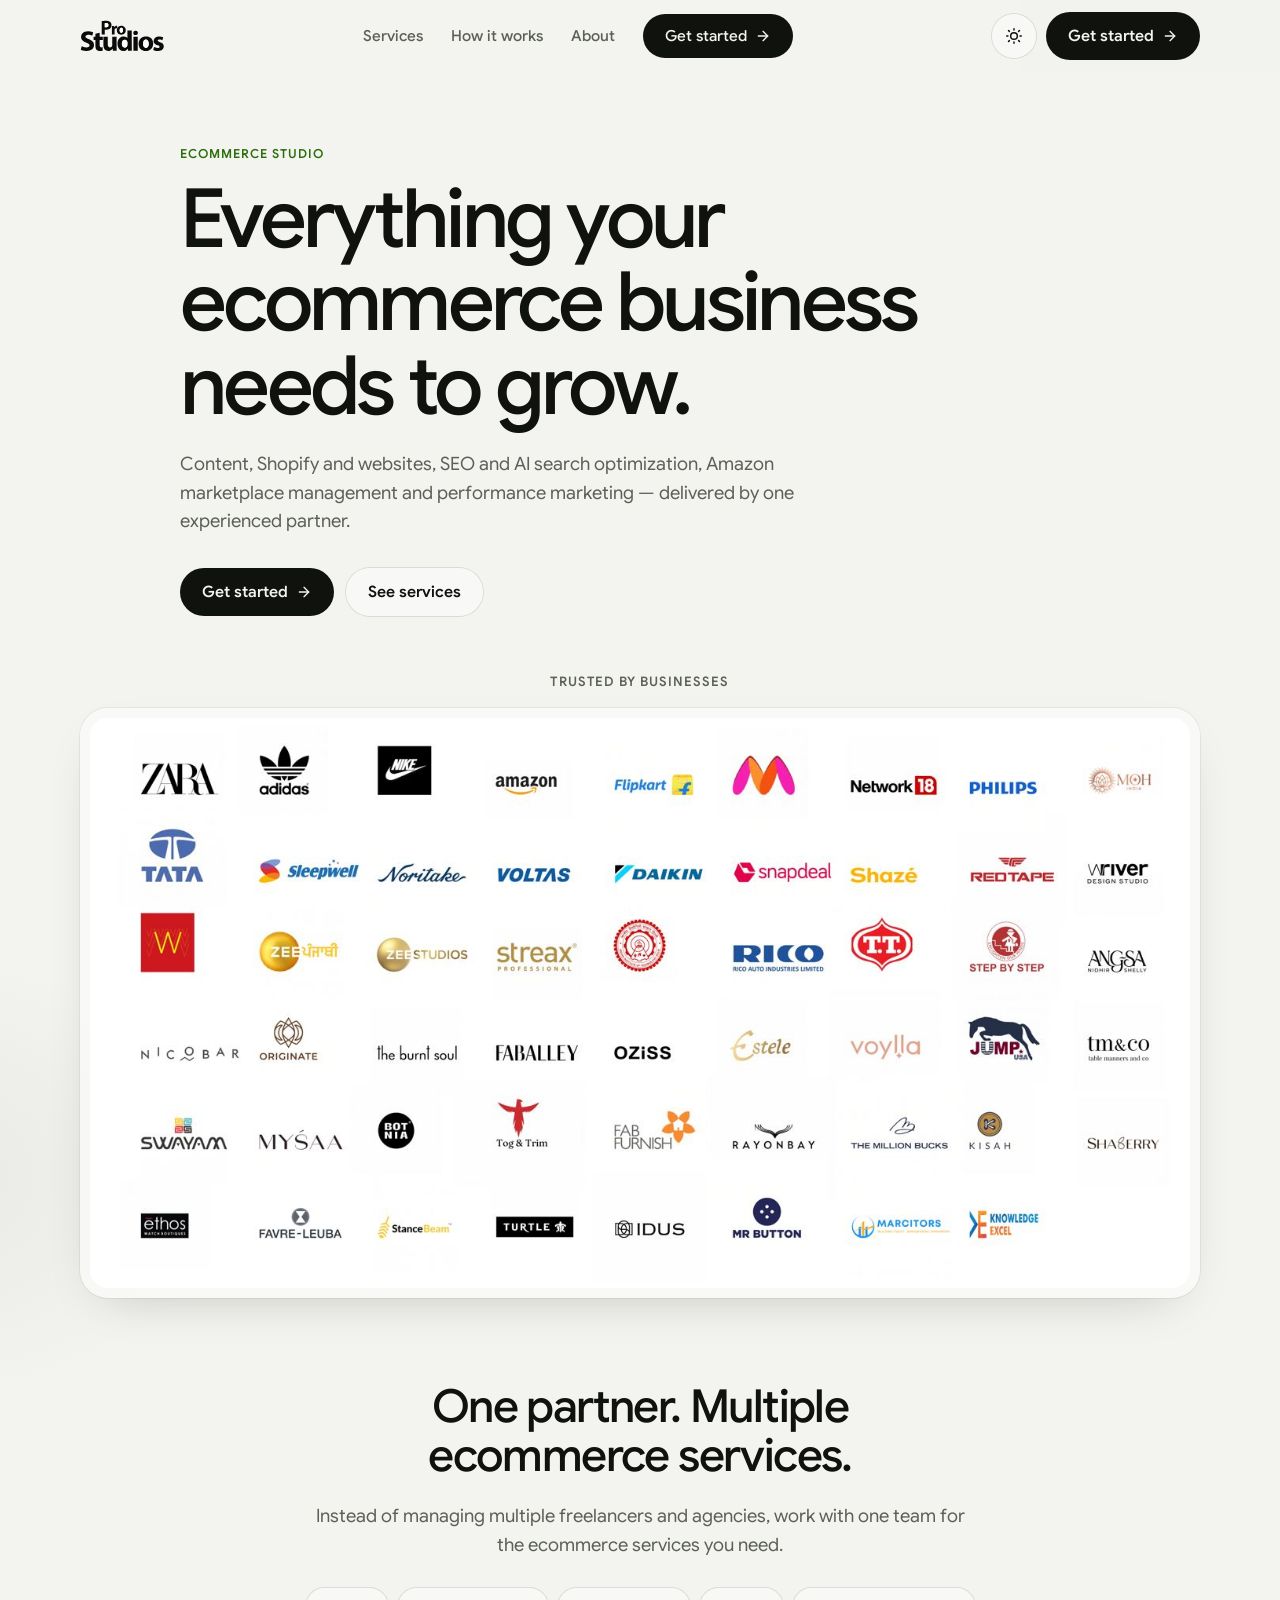
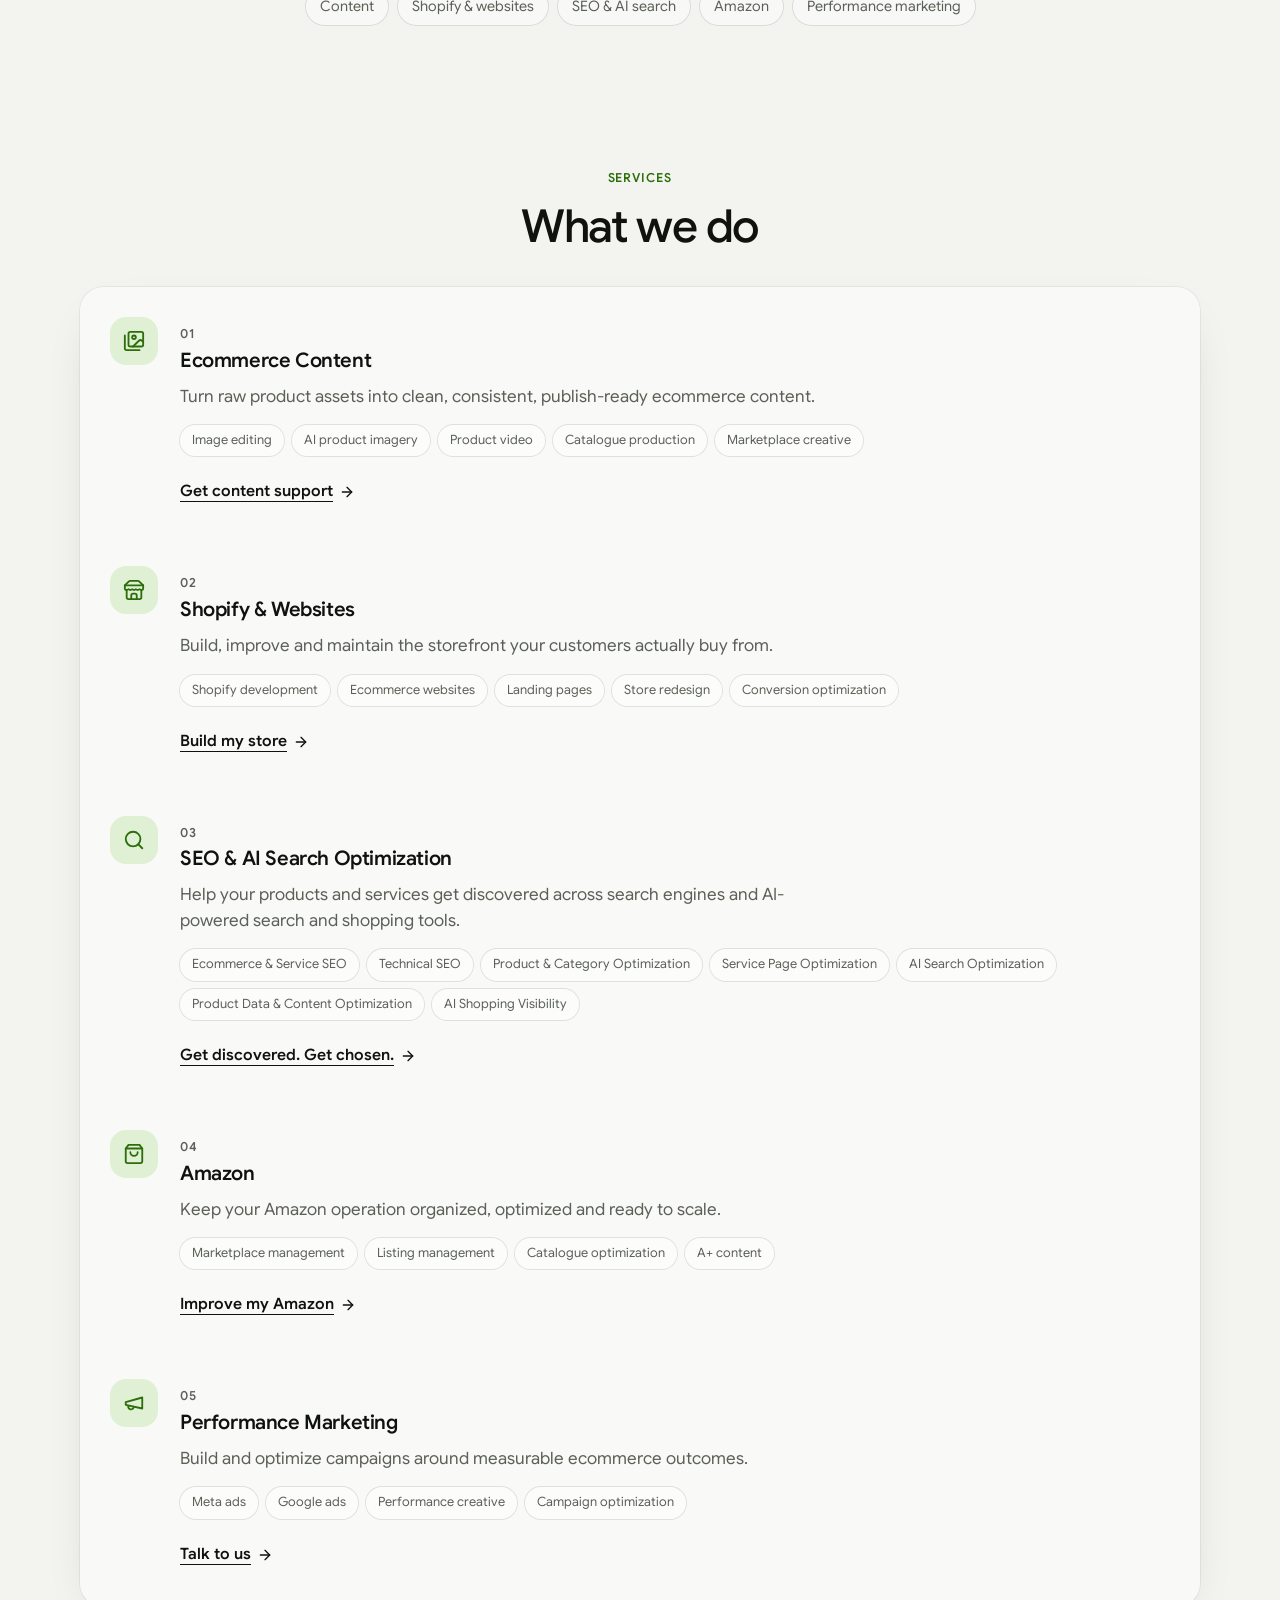
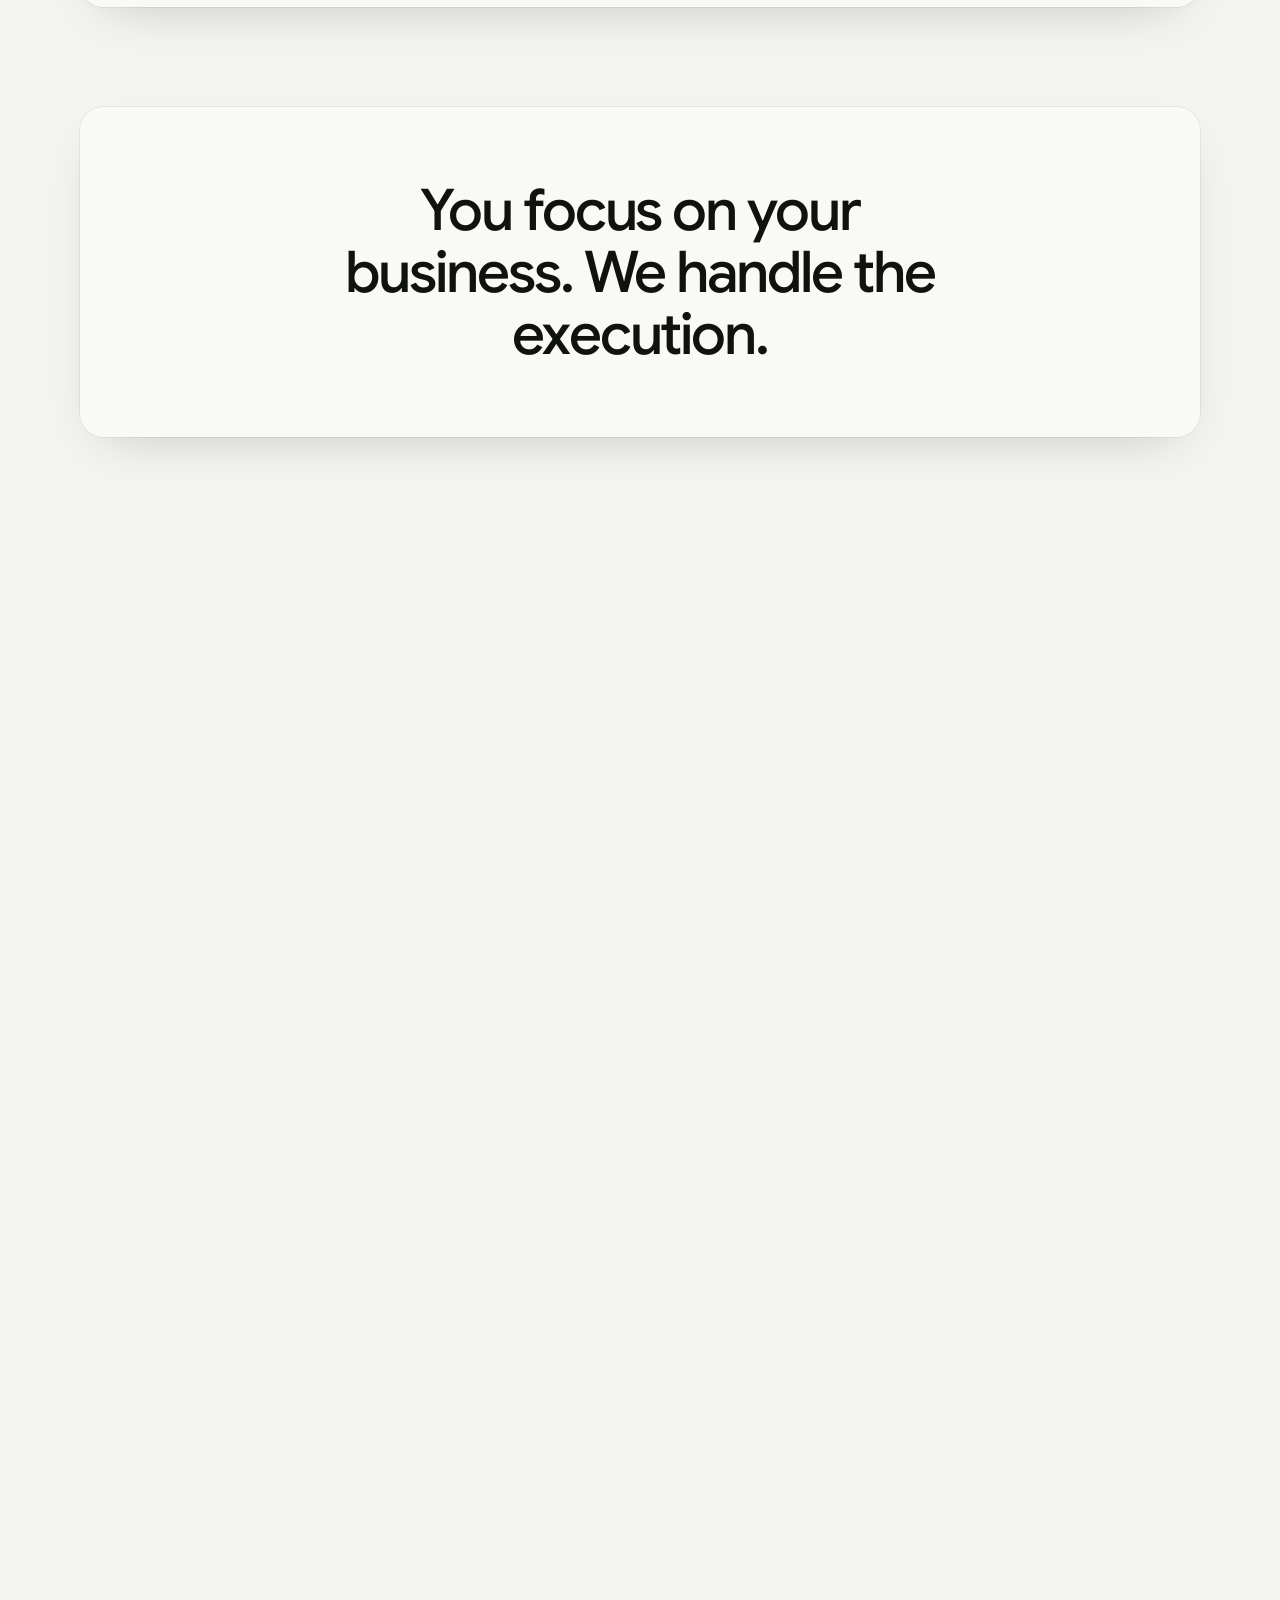
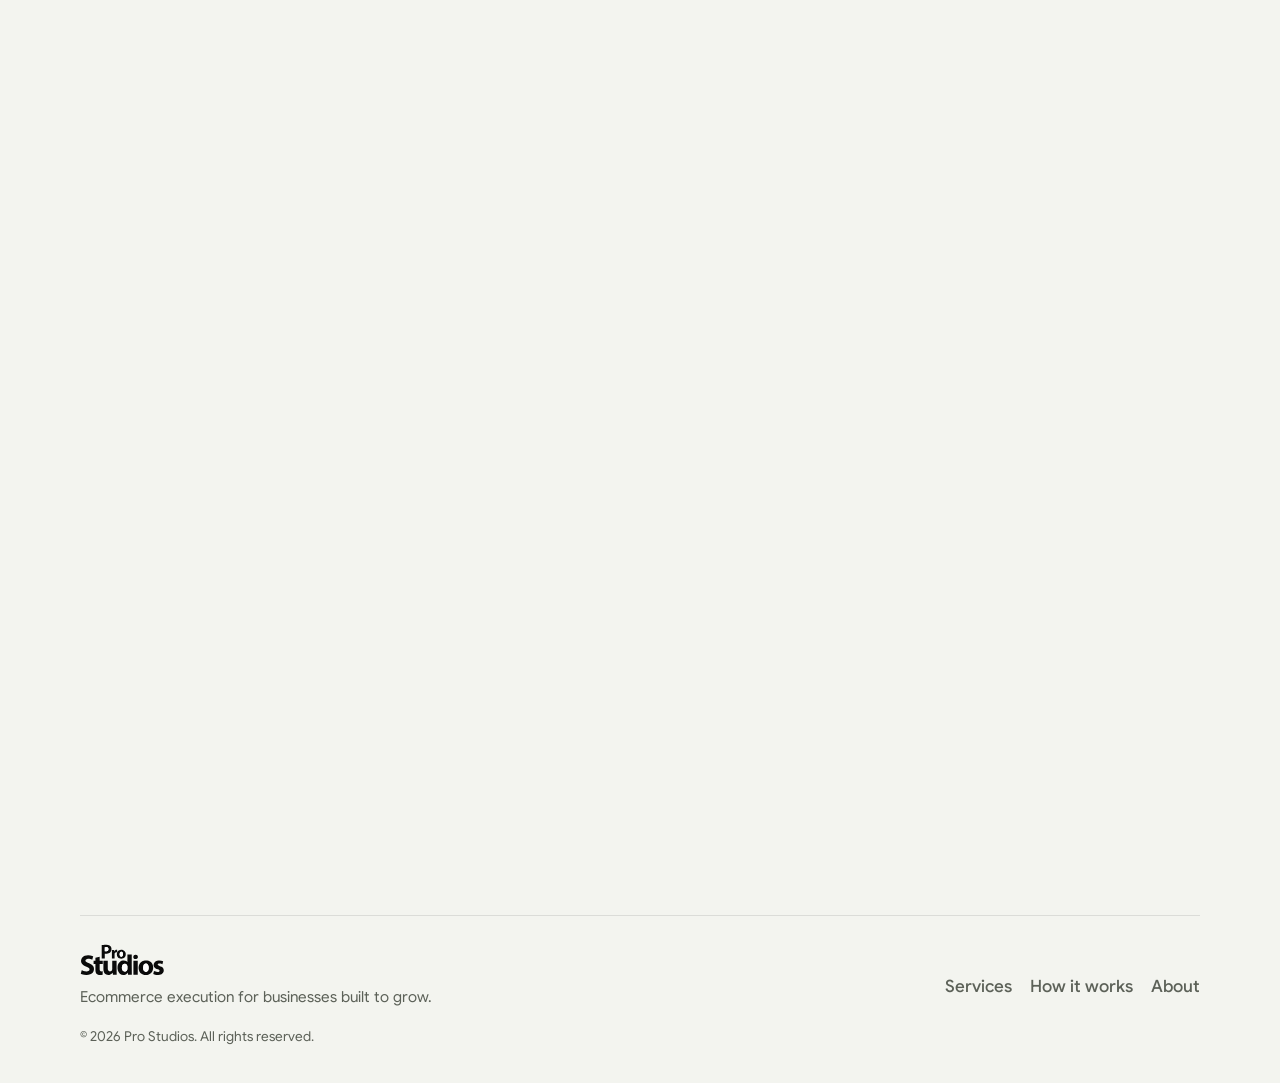
==== commit b89f802b: "Add a full-width share image for WhatsApp" ====
--- a/index.html
+++ b/index.html
@@ -1 +1 @@
-<!DOCTYPE html><html lang="en"><head><meta name="twitter:card" content="summary_large_image"><meta property="og:type" content="website"><meta property="og:url" content="https://prostudios.in/"><meta property="og:title" content="Pro Studios"><meta property="og:description" content="Ecommerce content, Shopify development, SEO and AI search optimization, Amazon marketplace management and performance marketing — one team, multiple capabilities."><meta property="og:image" content="https://prostudios.in/og.jpg?v=2"><meta property="og:image:secure_url" content="https://prostudios.in/og.jpg?v=2"><meta property="og:image:type" content="image/jpeg"><meta property="og:image:width" content="1200"><meta property="og:image:height" content="630"><meta property="og:image:alt" content="Pro Studios"><meta name="twitter:image" content="https://prostudios.in/og.jpg?v=2"><meta charSet="utf-8"/><meta name="viewport" content="width=device-width, initial-scale=1, viewport-fit=cover"/><link rel="preload" as="image" href="/logo-prostudios.svg"/><link rel="stylesheet" href="/assets/styles.css" data-precedence="default"/><title>Pro Studios — We help ecommerce businesses grow.</title><meta name="color-scheme" content="light dark"/><meta name="apple-mobile-web-app-title" content="Pro Studios"/><meta name="application-name" content="Pro Studios"/><meta name="description" content="Ecommerce content, Shopify development, SEO and AI search optimization, Amazon marketplace management and performance marketing — one team, multiple capabilities."/><meta name="robots" content="index, follow, max-image-preview:large, max-snippet:-1, max-video-preview:-1"/><meta name="author" content="Pro Studios"/><meta name="theme-color" content="#090a08" media="(prefers-color-scheme: dark)"/><link rel="preload" href="/fonts/google-sans-latin-500.woff2" as="font" type="font/woff2" crossorigin="anonymous"/><link rel="icon" type="image/svg+xml" href="/favicon.svg"/><link rel="icon" type="image/png" sizes="32x32" href="/favicon-32x32.png"/><link rel="icon" type="image/png" sizes="48x48" href="/favicon-48x48.png"/><link rel="icon" type="image/png" sizes="192x192" href="/android-chrome-192x192.png"/><link rel="icon" type="image/png" sizes="512x512" href="/android-chrome-512x512.png"/><link rel="apple-touch-icon" href="/__grok/icon-180.png"/><link rel="apple-touch-icon" sizes="180x180" href="/apple-touch-icon.png"/><script>document.documentElement.classList.add("js");try{var t=localStorage.getItem("pro-theme");if(t==="dark"||t==="light")document.documentElement.setAttribute("data-theme",t);}catch(e){}</script><script type="application/ld+json">{"@context":"https://schema.org","@type":"ProfessionalService","name":"Pro Studios","description":"Ecommerce content, Shopify development, SEO and AI search optimization, Amazon marketplace management and performance marketing — one team, multiple capabilities.","image":"https://prostudios.in/og.jpg","areaServed":["India","United States","United Kingdom","United Arab Emirates"],"knowsAbout":["Ecommerce content production","Shopify development","Search engine optimization","AI search optimization","Amazon marketplace management","Performance marketing"],"makesOffer":[{"@type":"Offer","itemOffered":{"@type":"Service","name":"Ecommerce Content"}},{"@type":"Offer","itemOffered":{"@type":"Service","name":"Shopify & Websites"}},{"@type":"Offer","itemOffered":{"@type":"Service","name":"SEO & AI Search Optimization"}},{"@type":"Offer","itemOffered":{"@type":"Service","name":"Amazon"}},{"@type":"Offer","itemOffered":{"@type":"Service","name":"Performance Marketing"}}]}</script><meta name="apple-mobile-web-app-status-bar-style" content="black"></head><body><!--$--><a class="skip" href="#main">Skip to content</a><div class="progress" id="scroll-progress" aria-hidden="true"></div><header class="site-header"><div class="wrap nav"><a class="brand" href="#main" aria-label="Pro Studios home"><img class="brand-logo " src="/logo-prostudios.svg" alt="Pro Studios" width="110" height="32"/></a><div class="menu-clip"><nav class="nav-links" aria-label="Primary" id="site-nav"><a href="#services">Services</a><a href="#how">How it works</a><a href="#about">About</a><a class="btn btn-primary mobile-cta" href="#audit">Get started <svg xmlns="http://www.w3.org/2000/svg" width="24" height="24" viewBox="0 0 24 24" fill="none" stroke="currentColor" stroke-width="2" stroke-linecap="round" stroke-linejoin="round" class="lucide lucide-arrow-right" aria-hidden="true"><path d="M5 12h14"></path><path d="m12 5 7 7-7 7"></path></svg></a></nav></div><button class="scrim" type="button" aria-label="Close menu"></button><div class="nav-actions"><button class="icon-btn theme-btn" type="button" aria-label="Switch color theme"><span class="theme-ico" aria-hidden="true"><svg class="sun" viewBox="0 0 24 24" width="20" height="20" fill="none" stroke="currentColor" stroke-width="1.75" stroke-linecap="round"><circle cx="12" cy="12" r="4"></circle><path d="M12 3.25v1.5M12 19.25v1.5M3.25 12h1.5M19.25 12h1.5M5.4 5.4l1.05 1.05M17.55 17.55l1.05 1.05M18.6 5.4l-1.05 1.05M6.45 17.55l-1.05 1.05"></path></svg><svg class="moon" viewBox="0 0 24 24" width="20" height="20" fill="none" stroke="currentColor" stroke-width="1.75" stroke-linecap="round" stroke-linejoin="round"><path d="M20 14.6A7.8 7.8 0 0 1 9.4 4 6.5 6.5 0 1 0 20 14.6z"></path></svg></span></button><a class="btn btn-primary nav-cta" href="#audit">Get started <svg xmlns="http://www.w3.org/2000/svg" width="24" height="24" viewBox="0 0 24 24" fill="none" stroke="currentColor" stroke-width="2" stroke-linecap="round" stroke-linejoin="round" class="lucide lucide-arrow-right" aria-hidden="true"><path d="M5 12h14"></path><path d="m12 5 7 7-7 7"></path></svg></a><button class="menu-btn" type="button" aria-label="Open menu" aria-expanded="false" aria-controls="site-nav"><svg xmlns="http://www.w3.org/2000/svg" width="20" height="20" viewBox="0 0 24 24" fill="none" stroke="currentColor" stroke-width="2" stroke-linecap="round" stroke-linejoin="round" class="icon-open" aria-hidden="true"><path d="M4 12h16"></path><path d="M4 18h16"></path><path d="M4 6h16"></path></svg><svg class="icon-close" xmlns="http://www.w3.org/2000/svg" width="20" height="20" viewBox="0 0 24 24" fill="none" stroke="currentColor" stroke-width="2" stroke-linecap="round" aria-hidden="true"><path d="M18 6 6 18"></path><path d="m6 6 12 12"></path></svg></button></div></div></header><main id="main"><section class="hero"><div class="wrap hero-copy"><p class="eyebrow">Ecommerce studio</p><h1><span class="word">Everything<!-- --> </span><span class="word">your<!-- --> </span><span class="word">ecommerce<!-- --> </span><span class="word">business<!-- --> </span><span class="word">needs<!-- --> </span><span class="word">to<!-- --> </span><span class="word">grow.<!-- --> </span></h1><p class="lede">Content, Shopify and websites, SEO and AI search optimization, Amazon marketplace management and performance marketing — delivered by one experienced partner.</p><div class="hero-cta"><a class="btn btn-primary" href="#audit">Get started <svg xmlns="http://www.w3.org/2000/svg" width="24" height="24" viewBox="0 0 24 24" fill="none" stroke="currentColor" stroke-width="2" stroke-linecap="round" stroke-linejoin="round" class="lucide lucide-arrow-right" aria-hidden="true"><path d="M5 12h14"></path><path d="m12 5 7 7-7 7"></path></svg></a><a class="btn btn-ghost" href="#services">See services</a></div></div></section><section class="block" aria-labelledby="clients-title" style="padding-top:28px"><div class="wrap"><div class="reveal "><p class="kicker" id="clients-title">Trusted by businesses</p><div class="glass logo-frame"><img src="/clients.jpg" alt="Grid of client brand logos across retail, marketplaces and consumer brands" width="1400" height="726" loading="lazy" decoding="async"/></div></div></div></section><section class="block" style="padding-top:12px"><div class="wrap center"><div class="reveal "><h2>One partner. Multiple ecommerce services.</h2><p class="lede">Instead of managing multiple freelancers and agencies, work with one team for the ecommerce services you need.</p><div class="chips"><span>Content</span><span>Shopify &amp; websites</span><span>SEO &amp; AI search</span><span>Amazon</span><span>Performance marketing</span></div></div></div></section><section class="block" id="services" aria-labelledby="services-title"><div class="wrap"><div class="reveal center"><p class="eyebrow">Services</p><h2 id="services-title">What we do</h2></div><ol class="glass svc-list"><li><div class="reveal "><article class="svc"><div class="svc-ico" aria-hidden="true"><svg xmlns="http://www.w3.org/2000/svg" width="24" height="24" viewBox="0 0 24 24" fill="none" stroke="currentColor" stroke-width="2" stroke-linecap="round" stroke-linejoin="round" class="lucide lucide-images" aria-hidden="true"><path d="M18 22H4a2 2 0 0 1-2-2V6"></path><path d="m22 13-1.296-1.296a2.41 2.41 0 0 0-3.408 0L11 18"></path><circle cx="12" cy="8" r="2"></circle><rect width="16" height="16" x="6" y="2" rx="2"></rect></svg></div><div><p class="num">01</p><h3>Ecommerce Content</h3><p>Turn raw product assets into clean, consistent, publish-ready ecommerce content.</p><div class="tags"><span>Image editing</span><span>AI product imagery</span><span>Product video</span><span>Catalogue production</span><span>Marketplace creative</span></div><a class="btn btn-line" href="#audit"><span>Get content support</span><svg xmlns="http://www.w3.org/2000/svg" width="24" height="24" viewBox="0 0 24 24" fill="none" stroke="currentColor" stroke-width="2" stroke-linecap="round" stroke-linejoin="round" class="lucide lucide-arrow-right" aria-hidden="true"><path d="M5 12h14"></path><path d="m12 5 7 7-7 7"></path></svg></a></div></article></div></li><li><div class="reveal "><article class="svc"><div class="svc-ico" aria-hidden="true"><svg xmlns="http://www.w3.org/2000/svg" width="24" height="24" viewBox="0 0 24 24" fill="none" stroke="currentColor" stroke-width="2" stroke-linecap="round" stroke-linejoin="round" class="lucide lucide-store" aria-hidden="true"><path d="m2 7 4.41-4.41A2 2 0 0 1 7.83 2h8.34a2 2 0 0 1 1.42.59L22 7"></path><path d="M4 12v8a2 2 0 0 0 2 2h12a2 2 0 0 0 2-2v-8"></path><path d="M15 22v-4a2 2 0 0 0-2-2h-2a2 2 0 0 0-2 2v4"></path><path d="M2 7h20"></path><path d="M22 7v3a2 2 0 0 1-2 2a2.7 2.7 0 0 1-1.59-.63.7.7 0 0 0-.82 0A2.7 2.7 0 0 1 16 12a2.7 2.7 0 0 1-1.59-.63.7.7 0 0 0-.82 0A2.7 2.7 0 0 1 12 12a2.7 2.7 0 0 1-1.59-.63.7.7 0 0 0-.82 0A2.7 2.7 0 0 1 8 12a2.7 2.7 0 0 1-1.59-.63.7.7 0 0 0-.82 0A2.7 2.7 0 0 1 4 12a2 2 0 0 1-2-2V7"></path></svg></div><div><p class="num">02</p><h3>Shopify &amp; Websites</h3><p>Build, improve and maintain the storefront your customers actually buy from.</p><div class="tags"><span>Shopify development</span><span>Ecommerce websites</span><span>Landing pages</span><span>Store redesign</span><span>Conversion optimization</span></div><a class="btn btn-line" href="#audit"><span>Build my store</span><svg xmlns="http://www.w3.org/2000/svg" width="24" height="24" viewBox="0 0 24 24" fill="none" stroke="currentColor" stroke-width="2" stroke-linecap="round" stroke-linejoin="round" class="lucide lucide-arrow-right" aria-hidden="true"><path d="M5 12h14"></path><path d="m12 5 7 7-7 7"></path></svg></a></div></article></div></li><li><div class="reveal "><article class="svc"><div class="svc-ico" aria-hidden="true"><svg xmlns="http://www.w3.org/2000/svg" width="24" height="24" viewBox="0 0 24 24" fill="none" stroke="currentColor" stroke-width="2" stroke-linecap="round" stroke-linejoin="round" class="lucide lucide-search" aria-hidden="true"><path d="m21 21-4.34-4.34"></path><circle cx="11" cy="11" r="8"></circle></svg></div><div><p class="num">03</p><h3>SEO &amp; AI Search Optimization</h3><p>Help your products and services get discovered across search engines and AI-powered search and shopping tools.</p><div class="tags"><span>Ecommerce &amp; Service SEO</span><span>Technical SEO</span><span>Product &amp; Category Optimization</span><span>Service Page Optimization</span><span>AI Search Optimization</span><span>Product Data &amp; Content Optimization</span><span>AI Shopping Visibility</span></div><a class="btn btn-line" href="#audit"><span>Get discovered. Get chosen.</span><svg xmlns="http://www.w3.org/2000/svg" width="24" height="24" viewBox="0 0 24 24" fill="none" stroke="currentColor" stroke-width="2" stroke-linecap="round" stroke-linejoin="round" class="lucide lucide-arrow-right" aria-hidden="true"><path d="M5 12h14"></path><path d="m12 5 7 7-7 7"></path></svg></a></div></article></div></li><li><div class="reveal "><article class="svc"><div class="svc-ico" aria-hidden="true"><svg xmlns="http://www.w3.org/2000/svg" width="24" height="24" viewBox="0 0 24 24" fill="none" stroke="currentColor" stroke-width="2" stroke-linecap="round" stroke-linejoin="round" class="lucide lucide-shopping-bag" aria-hidden="true"><path d="M6 2 3 6v14a2 2 0 0 0 2 2h14a2 2 0 0 0 2-2V6l-3-4Z"></path><path d="M3 6h18"></path><path d="M16 10a4 4 0 0 1-8 0"></path></svg></div><div><p class="num">04</p><h3>Amazon</h3><p>Keep your Amazon operation organized, optimized and ready to scale.</p><div class="tags"><span>Marketplace management</span><span>Listing management</span><span>Catalogue optimization</span><span>A+ content</span></div><a class="btn btn-line" href="#audit"><span>Improve my Amazon</span><svg xmlns="http://www.w3.org/2000/svg" width="24" height="24" viewBox="0 0 24 24" fill="none" stroke="currentColor" stroke-width="2" stroke-linecap="round" stroke-linejoin="round" class="lucide lucide-arrow-right" aria-hidden="true"><path d="M5 12h14"></path><path d="m12 5 7 7-7 7"></path></svg></a></div></article></div></li><li><div class="reveal "><article class="svc"><div class="svc-ico" aria-hidden="true"><svg xmlns="http://www.w3.org/2000/svg" width="24" height="24" viewBox="0 0 24 24" fill="none" stroke="currentColor" stroke-width="2" stroke-linecap="round" stroke-linejoin="round" class="lucide lucide-megaphone" aria-hidden="true"><path d="m3 11 18-5v12L3 14v-3z"></path><path d="M11.6 16.8a3 3 0 1 1-5.8-1.6"></path></svg></div><div><p class="num">05</p><h3>Performance Marketing</h3><p>Build and optimize campaigns around measurable ecommerce outcomes.</p><div class="tags"><span>Meta ads</span><span>Google ads</span><span>Performance creative</span><span>Campaign optimization</span></div><a class="btn btn-line" href="#audit"><span>Talk to us</span><svg xmlns="http://www.w3.org/2000/svg" width="24" height="24" viewBox="0 0 24 24" fill="none" stroke="currentColor" stroke-width="2" stroke-linecap="round" stroke-linejoin="round" class="lucide lucide-arrow-right" aria-hidden="true"><path d="M5 12h14"></path><path d="m12 5 7 7-7 7"></path></svg></a></div></article></div></li></ol></div></section><section class="statement" aria-label="How we work with you"><div class="wrap"><div class="reveal "><div class="glass statement-card"><h2>You focus on your business. We handle the execution.</h2></div></div></div></section><section class="block" aria-labelledby="who-title"><div class="wrap"><div class="reveal "><h2 id="who-title">Built for businesses that sell online.</h2></div><div class="grid-4"><div class="reveal "><article class="glass card"><h3>Ecommerce brands</h3><p>Content, stores, SEO and growth.</p></article></div><div class="reveal "><article class="glass card"><h3>Retailers</h3><p>Large catalogues and multiple digital channels.</p></article></div><div class="reveal "><article class="glass card"><h3>Marketplace sellers</h3><p>Amazon operations and ecommerce content.</p></article></div><div class="reveal "><article class="glass card"><h3>Agencies</h3><p>White-label ecommerce production and execution.</p></article></div></div></div></section><section class="block" id="how" aria-labelledby="how-title"><div class="wrap"><div class="reveal "><h2 id="how-title">Simple to start.</h2></div><ol class="grid-3"><li><div class="reveal "><article class="glass card"><p class="step-no">01</p><h3>Tell us what you need</h3><p>Complete the short form.</p></article></div></li><li><div class="reveal "><article class="glass card"><p class="step-no">02</p><h3>We review it</h3><p>We understand your requirements, volume and timeline.</p></article></div></li><li><div class="reveal "><article class="glass card"><p class="step-no">03</p><h3>We get to work</h3><p>We scope the project and begin execution.</p></article></div></li></ol></div></section><section class="block" id="about" aria-labelledby="_R_d6_"><div class="wrap"><div class="reveal "><h2 id="_R_d6_">Why work with Pro Studios?</h2><p class="lede">Ecommerce execution for businesses built to grow — content, storefronts, discovery and demand, under one relationship.</p></div><div class="grid-4"><div class="reveal "><article class="glass card"><h3>One partner</h3><p>Multiple ecommerce capabilities under one relationship.</p></article></div><div class="reveal "><article class="glass card"><h3>Flexible</h3><p>Start with one service or combine several.</p></article></div><div class="reveal "><article class="glass card"><h3>Scalable</h3><p>Increase your execution capacity as your business grows.</p></article></div><div class="reveal "><article class="glass card"><h3>Technology-assisted</h3><p>We use AI and automation where they genuinely improve speed and efficiency.</p></article></div></div></div></section><section class="block" id="audit" aria-labelledby="start-title"><div class="wrap"><div class="glass final"><h2 id="start-title">Let&#x27;s get started.</h2><p class="lede">Tell us what you need and we&#x27;ll get back to you.</p><form class="form" noValidate=""><div class="field"><label for="name">Name</label><input id="name" type="text" autoComplete="name" placeholder="Your name" required="" name="name"/></div><div class="field"><label for="email">Email</label><input id="email" type="email" autoComplete="email" placeholder="you@company.com" required="" name="email"/></div><div class="field"><label for="phone">Phone number</label><input id="phone" type="tel" autoComplete="tel" placeholder="+91 XXXXX XXXXX" required="" name="phone"/></div><div class="field"><label for="website">Website</label><input id="website" type="url" autoComplete="url" placeholder="https://" required="" name="website"/></div><div class="field"><label for="service">Service</label><select id="service" name="service"><option selected="">Ecommerce content</option><option>Shopify &amp; websites</option><option>SEO &amp; AI Search Optimization</option><option>Amazon</option><option>Performance marketing</option><option>Multiple services</option><option>Not sure</option></select></div><div class="field"><label for="budget">Budget</label><select id="budget" name="budget"><option>Under $500/mo</option><option>$500–$2,000/mo</option><option>$2,000–$5,000/mo</option><option>$5,000–$10,000/mo</option><option>$10,000+/mo</option><option selected="">Not sure</option></select></div><div class="field wide"><label for="country">Country</label><select id="country" name="country"><option selected="">India</option><option>United States</option><option>United Kingdom</option><option>UAE</option><option>Other</option></select></div><div class="form-actions"><button class="btn btn-primary" type="submit">Get started<!-- --> <svg xmlns="http://www.w3.org/2000/svg" width="24" height="24" viewBox="0 0 24 24" fill="none" stroke="currentColor" stroke-width="2" stroke-linecap="round" stroke-linejoin="round" class="lucide lucide-arrow-right" aria-hidden="true"><path d="M5 12h14"></path><path d="m12 5 7 7-7 7"></path></svg></button><p class="fine">Takes less than a minute.</p></div></form><p class="form-error" id="form-error" hidden></p><p class="form-ok" id="form-ok" hidden>Received. We'll be in touch.</p></div></div></section></main><footer class="site-footer"><div class="wrap"><div class="foot"><div><img class="brand-logo " src="/logo-prostudios.svg" alt="Pro Studios" width="110" height="32"/><p>Ecommerce execution for businesses built to grow.</p></div><nav class="foot-links" aria-label="Footer"><a href="#services">Services</a><a href="#how">How it works</a><a href="#about">About</a></nav></div><p class="copy">© <!-- -->2026<!-- --> Pro Studios. All rights reserved.</p></div></footer><!--/$--><script src="/site.js" defer></script></body></html>+<!DOCTYPE html><html lang="en"><head><meta name="twitter:card" content="summary_large_image"><meta property="og:type" content="website"><meta property="og:url" content="https://prostudios.in/"><meta property="og:title" content="Pro Studios"><meta property="og:description" content="Ecommerce content, Shopify development, SEO and AI search optimization, Amazon marketplace management and performance marketing — one team, multiple capabilities."><meta property="og:image" content="https://prostudios.in/share.jpg"><meta property="og:image:secure_url" content="https://prostudios.in/share.jpg"><meta property="og:image:type" content="image/jpeg"><meta property="og:image:width" content="1200"><meta property="og:image:height" content="630"><meta property="og:image:alt" content="Pro Studios"><meta name="twitter:image" content="https://prostudios.in/share.jpg"><meta charSet="utf-8"/><meta name="viewport" content="width=device-width, initial-scale=1, viewport-fit=cover"/><link rel="preload" as="image" href="/logo-prostudios.svg"/><link rel="stylesheet" href="/assets/styles.css" data-precedence="default"/><title>Pro Studios — We help ecommerce businesses grow.</title><meta name="color-scheme" content="light dark"/><meta name="apple-mobile-web-app-title" content="Pro Studios"/><meta name="application-name" content="Pro Studios"/><meta name="description" content="Ecommerce content, Shopify development, SEO and AI search optimization, Amazon marketplace management and performance marketing — one team, multiple capabilities."/><meta name="robots" content="index, follow, max-image-preview:large, max-snippet:-1, max-video-preview:-1"/><meta name="author" content="Pro Studios"/><meta name="theme-color" content="#090a08" media="(prefers-color-scheme: dark)"/><link rel="preload" href="/fonts/google-sans-latin-500.woff2" as="font" type="font/woff2" crossorigin="anonymous"/><link rel="icon" type="image/svg+xml" href="/favicon.svg"/><link rel="icon" type="image/png" sizes="32x32" href="/favicon-32x32.png"/><link rel="icon" type="image/png" sizes="48x48" href="/favicon-48x48.png"/><link rel="icon" type="image/png" sizes="192x192" href="/android-chrome-192x192.png"/><link rel="icon" type="image/png" sizes="512x512" href="/android-chrome-512x512.png"/><link rel="apple-touch-icon" href="/__grok/icon-180.png"/><link rel="apple-touch-icon" sizes="180x180" href="/apple-touch-icon.png"/><script>document.documentElement.classList.add("js");try{var t=localStorage.getItem("pro-theme");if(t==="dark"||t==="light")document.documentElement.setAttribute("data-theme",t);}catch(e){}</script><script type="application/ld+json">{"@context":"https://schema.org","@type":"ProfessionalService","name":"Pro Studios","description":"Ecommerce content, Shopify development, SEO and AI search optimization, Amazon marketplace management and performance marketing — one team, multiple capabilities.","image":"https://prostudios.in/og.jpg","areaServed":["India","United States","United Kingdom","United Arab Emirates"],"knowsAbout":["Ecommerce content production","Shopify development","Search engine optimization","AI search optimization","Amazon marketplace management","Performance marketing"],"makesOffer":[{"@type":"Offer","itemOffered":{"@type":"Service","name":"Ecommerce Content"}},{"@type":"Offer","itemOffered":{"@type":"Service","name":"Shopify & Websites"}},{"@type":"Offer","itemOffered":{"@type":"Service","name":"SEO & AI Search Optimization"}},{"@type":"Offer","itemOffered":{"@type":"Service","name":"Amazon"}},{"@type":"Offer","itemOffered":{"@type":"Service","name":"Performance Marketing"}}]}</script><meta name="apple-mobile-web-app-status-bar-style" content="black"></head><body><!--$--><a class="skip" href="#main">Skip to content</a><div class="progress" id="scroll-progress" aria-hidden="true"></div><header class="site-header"><div class="wrap nav"><a class="brand" href="#main" aria-label="Pro Studios home"><img class="brand-logo " src="/logo-prostudios.svg" alt="Pro Studios" width="110" height="32"/></a><div class="menu-clip"><nav class="nav-links" aria-label="Primary" id="site-nav"><a href="#services">Services</a><a href="#how">How it works</a><a href="#about">About</a><a class="btn btn-primary mobile-cta" href="#audit">Get started <svg xmlns="http://www.w3.org/2000/svg" width="24" height="24" viewBox="0 0 24 24" fill="none" stroke="currentColor" stroke-width="2" stroke-linecap="round" stroke-linejoin="round" class="lucide lucide-arrow-right" aria-hidden="true"><path d="M5 12h14"></path><path d="m12 5 7 7-7 7"></path></svg></a></nav></div><button class="scrim" type="button" aria-label="Close menu"></button><div class="nav-actions"><button class="icon-btn theme-btn" type="button" aria-label="Switch color theme"><span class="theme-ico" aria-hidden="true"><svg class="sun" viewBox="0 0 24 24" width="20" height="20" fill="none" stroke="currentColor" stroke-width="1.75" stroke-linecap="round"><circle cx="12" cy="12" r="4"></circle><path d="M12 3.25v1.5M12 19.25v1.5M3.25 12h1.5M19.25 12h1.5M5.4 5.4l1.05 1.05M17.55 17.55l1.05 1.05M18.6 5.4l-1.05 1.05M6.45 17.55l-1.05 1.05"></path></svg><svg class="moon" viewBox="0 0 24 24" width="20" height="20" fill="none" stroke="currentColor" stroke-width="1.75" stroke-linecap="round" stroke-linejoin="round"><path d="M20 14.6A7.8 7.8 0 0 1 9.4 4 6.5 6.5 0 1 0 20 14.6z"></path></svg></span></button><a class="btn btn-primary nav-cta" href="#audit">Get started <svg xmlns="http://www.w3.org/2000/svg" width="24" height="24" viewBox="0 0 24 24" fill="none" stroke="currentColor" stroke-width="2" stroke-linecap="round" stroke-linejoin="round" class="lucide lucide-arrow-right" aria-hidden="true"><path d="M5 12h14"></path><path d="m12 5 7 7-7 7"></path></svg></a><button class="menu-btn" type="button" aria-label="Open menu" aria-expanded="false" aria-controls="site-nav"><svg xmlns="http://www.w3.org/2000/svg" width="20" height="20" viewBox="0 0 24 24" fill="none" stroke="currentColor" stroke-width="2" stroke-linecap="round" stroke-linejoin="round" class="icon-open" aria-hidden="true"><path d="M4 12h16"></path><path d="M4 18h16"></path><path d="M4 6h16"></path></svg><svg class="icon-close" xmlns="http://www.w3.org/2000/svg" width="20" height="20" viewBox="0 0 24 24" fill="none" stroke="currentColor" stroke-width="2" stroke-linecap="round" aria-hidden="true"><path d="M18 6 6 18"></path><path d="m6 6 12 12"></path></svg></button></div></div></header><main id="main"><section class="hero"><div class="wrap hero-copy"><p class="eyebrow">Ecommerce studio</p><h1><span class="word">Everything<!-- --> </span><span class="word">your<!-- --> </span><span class="word">ecommerce<!-- --> </span><span class="word">business<!-- --> </span><span class="word">needs<!-- --> </span><span class="word">to<!-- --> </span><span class="word">grow.<!-- --> </span></h1><p class="lede">Content, Shopify and websites, SEO and AI search optimization, Amazon marketplace management and performance marketing — delivered by one experienced partner.</p><div class="hero-cta"><a class="btn btn-primary" href="#audit">Get started <svg xmlns="http://www.w3.org/2000/svg" width="24" height="24" viewBox="0 0 24 24" fill="none" stroke="currentColor" stroke-width="2" stroke-linecap="round" stroke-linejoin="round" class="lucide lucide-arrow-right" aria-hidden="true"><path d="M5 12h14"></path><path d="m12 5 7 7-7 7"></path></svg></a><a class="btn btn-ghost" href="#services">See services</a></div></div></section><section class="block" aria-labelledby="clients-title" style="padding-top:28px"><div class="wrap"><div class="reveal "><p class="kicker" id="clients-title">Trusted by businesses</p><div class="glass logo-frame"><img src="/clients.jpg" alt="Grid of client brand logos across retail, marketplaces and consumer brands" width="1400" height="726" loading="lazy" decoding="async"/></div></div></div></section><section class="block" style="padding-top:12px"><div class="wrap center"><div class="reveal "><h2>One partner. Multiple ecommerce services.</h2><p class="lede">Instead of managing multiple freelancers and agencies, work with one team for the ecommerce services you need.</p><div class="chips"><span>Content</span><span>Shopify &amp; websites</span><span>SEO &amp; AI search</span><span>Amazon</span><span>Performance marketing</span></div></div></div></section><section class="block" id="services" aria-labelledby="services-title"><div class="wrap"><div class="reveal center"><p class="eyebrow">Services</p><h2 id="services-title">What we do</h2></div><ol class="glass svc-list"><li><div class="reveal "><article class="svc"><div class="svc-ico" aria-hidden="true"><svg xmlns="http://www.w3.org/2000/svg" width="24" height="24" viewBox="0 0 24 24" fill="none" stroke="currentColor" stroke-width="2" stroke-linecap="round" stroke-linejoin="round" class="lucide lucide-images" aria-hidden="true"><path d="M18 22H4a2 2 0 0 1-2-2V6"></path><path d="m22 13-1.296-1.296a2.41 2.41 0 0 0-3.408 0L11 18"></path><circle cx="12" cy="8" r="2"></circle><rect width="16" height="16" x="6" y="2" rx="2"></rect></svg></div><div><p class="num">01</p><h3>Ecommerce Content</h3><p>Turn raw product assets into clean, consistent, publish-ready ecommerce content.</p><div class="tags"><span>Image editing</span><span>AI product imagery</span><span>Product video</span><span>Catalogue production</span><span>Marketplace creative</span></div><a class="btn btn-line" href="#audit"><span>Get content support</span><svg xmlns="http://www.w3.org/2000/svg" width="24" height="24" viewBox="0 0 24 24" fill="none" stroke="currentColor" stroke-width="2" stroke-linecap="round" stroke-linejoin="round" class="lucide lucide-arrow-right" aria-hidden="true"><path d="M5 12h14"></path><path d="m12 5 7 7-7 7"></path></svg></a></div></article></div></li><li><div class="reveal "><article class="svc"><div class="svc-ico" aria-hidden="true"><svg xmlns="http://www.w3.org/2000/svg" width="24" height="24" viewBox="0 0 24 24" fill="none" stroke="currentColor" stroke-width="2" stroke-linecap="round" stroke-linejoin="round" class="lucide lucide-store" aria-hidden="true"><path d="m2 7 4.41-4.41A2 2 0 0 1 7.83 2h8.34a2 2 0 0 1 1.42.59L22 7"></path><path d="M4 12v8a2 2 0 0 0 2 2h12a2 2 0 0 0 2-2v-8"></path><path d="M15 22v-4a2 2 0 0 0-2-2h-2a2 2 0 0 0-2 2v4"></path><path d="M2 7h20"></path><path d="M22 7v3a2 2 0 0 1-2 2a2.7 2.7 0 0 1-1.59-.63.7.7 0 0 0-.82 0A2.7 2.7 0 0 1 16 12a2.7 2.7 0 0 1-1.59-.63.7.7 0 0 0-.82 0A2.7 2.7 0 0 1 12 12a2.7 2.7 0 0 1-1.59-.63.7.7 0 0 0-.82 0A2.7 2.7 0 0 1 8 12a2.7 2.7 0 0 1-1.59-.63.7.7 0 0 0-.82 0A2.7 2.7 0 0 1 4 12a2 2 0 0 1-2-2V7"></path></svg></div><div><p class="num">02</p><h3>Shopify &amp; Websites</h3><p>Build, improve and maintain the storefront your customers actually buy from.</p><div class="tags"><span>Shopify development</span><span>Ecommerce websites</span><span>Landing pages</span><span>Store redesign</span><span>Conversion optimization</span></div><a class="btn btn-line" href="#audit"><span>Build my store</span><svg xmlns="http://www.w3.org/2000/svg" width="24" height="24" viewBox="0 0 24 24" fill="none" stroke="currentColor" stroke-width="2" stroke-linecap="round" stroke-linejoin="round" class="lucide lucide-arrow-right" aria-hidden="true"><path d="M5 12h14"></path><path d="m12 5 7 7-7 7"></path></svg></a></div></article></div></li><li><div class="reveal "><article class="svc"><div class="svc-ico" aria-hidden="true"><svg xmlns="http://www.w3.org/2000/svg" width="24" height="24" viewBox="0 0 24 24" fill="none" stroke="currentColor" stroke-width="2" stroke-linecap="round" stroke-linejoin="round" class="lucide lucide-search" aria-hidden="true"><path d="m21 21-4.34-4.34"></path><circle cx="11" cy="11" r="8"></circle></svg></div><div><p class="num">03</p><h3>SEO &amp; AI Search Optimization</h3><p>Help your products and services get discovered across search engines and AI-powered search and shopping tools.</p><div class="tags"><span>Ecommerce &amp; Service SEO</span><span>Technical SEO</span><span>Product &amp; Category Optimization</span><span>Service Page Optimization</span><span>AI Search Optimization</span><span>Product Data &amp; Content Optimization</span><span>AI Shopping Visibility</span></div><a class="btn btn-line" href="#audit"><span>Get discovered. Get chosen.</span><svg xmlns="http://www.w3.org/2000/svg" width="24" height="24" viewBox="0 0 24 24" fill="none" stroke="currentColor" stroke-width="2" stroke-linecap="round" stroke-linejoin="round" class="lucide lucide-arrow-right" aria-hidden="true"><path d="M5 12h14"></path><path d="m12 5 7 7-7 7"></path></svg></a></div></article></div></li><li><div class="reveal "><article class="svc"><div class="svc-ico" aria-hidden="true"><svg xmlns="http://www.w3.org/2000/svg" width="24" height="24" viewBox="0 0 24 24" fill="none" stroke="currentColor" stroke-width="2" stroke-linecap="round" stroke-linejoin="round" class="lucide lucide-shopping-bag" aria-hidden="true"><path d="M6 2 3 6v14a2 2 0 0 0 2 2h14a2 2 0 0 0 2-2V6l-3-4Z"></path><path d="M3 6h18"></path><path d="M16 10a4 4 0 0 1-8 0"></path></svg></div><div><p class="num">04</p><h3>Amazon</h3><p>Keep your Amazon operation organized, optimized and ready to scale.</p><div class="tags"><span>Marketplace management</span><span>Listing management</span><span>Catalogue optimization</span><span>A+ content</span></div><a class="btn btn-line" href="#audit"><span>Improve my Amazon</span><svg xmlns="http://www.w3.org/2000/svg" width="24" height="24" viewBox="0 0 24 24" fill="none" stroke="currentColor" stroke-width="2" stroke-linecap="round" stroke-linejoin="round" class="lucide lucide-arrow-right" aria-hidden="true"><path d="M5 12h14"></path><path d="m12 5 7 7-7 7"></path></svg></a></div></article></div></li><li><div class="reveal "><article class="svc"><div class="svc-ico" aria-hidden="true"><svg xmlns="http://www.w3.org/2000/svg" width="24" height="24" viewBox="0 0 24 24" fill="none" stroke="currentColor" stroke-width="2" stroke-linecap="round" stroke-linejoin="round" class="lucide lucide-megaphone" aria-hidden="true"><path d="m3 11 18-5v12L3 14v-3z"></path><path d="M11.6 16.8a3 3 0 1 1-5.8-1.6"></path></svg></div><div><p class="num">05</p><h3>Performance Marketing</h3><p>Build and optimize campaigns around measurable ecommerce outcomes.</p><div class="tags"><span>Meta ads</span><span>Google ads</span><span>Performance creative</span><span>Campaign optimization</span></div><a class="btn btn-line" href="#audit"><span>Talk to us</span><svg xmlns="http://www.w3.org/2000/svg" width="24" height="24" viewBox="0 0 24 24" fill="none" stroke="currentColor" stroke-width="2" stroke-linecap="round" stroke-linejoin="round" class="lucide lucide-arrow-right" aria-hidden="true"><path d="M5 12h14"></path><path d="m12 5 7 7-7 7"></path></svg></a></div></article></div></li></ol></div></section><section class="statement" aria-label="How we work with you"><div class="wrap"><div class="reveal "><div class="glass statement-card"><h2>You focus on your business. We handle the execution.</h2></div></div></div></section><section class="block" aria-labelledby="who-title"><div class="wrap"><div class="reveal "><h2 id="who-title">Built for businesses that sell online.</h2></div><div class="grid-4"><div class="reveal "><article class="glass card"><h3>Ecommerce brands</h3><p>Content, stores, SEO and growth.</p></article></div><div class="reveal "><article class="glass card"><h3>Retailers</h3><p>Large catalogues and multiple digital channels.</p></article></div><div class="reveal "><article class="glass card"><h3>Marketplace sellers</h3><p>Amazon operations and ecommerce content.</p></article></div><div class="reveal "><article class="glass card"><h3>Agencies</h3><p>White-label ecommerce production and execution.</p></article></div></div></div></section><section class="block" id="how" aria-labelledby="how-title"><div class="wrap"><div class="reveal "><h2 id="how-title">Simple to start.</h2></div><ol class="grid-3"><li><div class="reveal "><article class="glass card"><p class="step-no">01</p><h3>Tell us what you need</h3><p>Complete the short form.</p></article></div></li><li><div class="reveal "><article class="glass card"><p class="step-no">02</p><h3>We review it</h3><p>We understand your requirements, volume and timeline.</p></article></div></li><li><div class="reveal "><article class="glass card"><p class="step-no">03</p><h3>We get to work</h3><p>We scope the project and begin execution.</p></article></div></li></ol></div></section><section class="block" id="about" aria-labelledby="_R_d6_"><div class="wrap"><div class="reveal "><h2 id="_R_d6_">Why work with Pro Studios?</h2><p class="lede">Ecommerce execution for businesses built to grow — content, storefronts, discovery and demand, under one relationship.</p></div><div class="grid-4"><div class="reveal "><article class="glass card"><h3>One partner</h3><p>Multiple ecommerce capabilities under one relationship.</p></article></div><div class="reveal "><article class="glass card"><h3>Flexible</h3><p>Start with one service or combine several.</p></article></div><div class="reveal "><article class="glass card"><h3>Scalable</h3><p>Increase your execution capacity as your business grows.</p></article></div><div class="reveal "><article class="glass card"><h3>Technology-assisted</h3><p>We use AI and automation where they genuinely improve speed and efficiency.</p></article></div></div></div></section><section class="block" id="audit" aria-labelledby="start-title"><div class="wrap"><div class="glass final"><h2 id="start-title">Let&#x27;s get started.</h2><p class="lede">Tell us what you need and we&#x27;ll get back to you.</p><form class="form" noValidate=""><div class="field"><label for="name">Name</label><input id="name" type="text" autoComplete="name" placeholder="Your name" required="" name="name"/></div><div class="field"><label for="email">Email</label><input id="email" type="email" autoComplete="email" placeholder="you@company.com" required="" name="email"/></div><div class="field"><label for="phone">Phone number</label><input id="phone" type="tel" autoComplete="tel" placeholder="+91 XXXXX XXXXX" required="" name="phone"/></div><div class="field"><label for="website">Website</label><input id="website" type="url" autoComplete="url" placeholder="https://" required="" name="website"/></div><div class="field"><label for="service">Service</label><select id="service" name="service"><option selected="">Ecommerce content</option><option>Shopify &amp; websites</option><option>SEO &amp; AI Search Optimization</option><option>Amazon</option><option>Performance marketing</option><option>Multiple services</option><option>Not sure</option></select></div><div class="field"><label for="budget">Budget</label><select id="budget" name="budget"><option>Under $500/mo</option><option>$500–$2,000/mo</option><option>$2,000–$5,000/mo</option><option>$5,000–$10,000/mo</option><option>$10,000+/mo</option><option selected="">Not sure</option></select></div><div class="field wide"><label for="country">Country</label><select id="country" name="country"><option selected="">India</option><option>United States</option><option>United Kingdom</option><option>UAE</option><option>Other</option></select></div><div class="form-actions"><button class="btn btn-primary" type="submit">Get started<!-- --> <svg xmlns="http://www.w3.org/2000/svg" width="24" height="24" viewBox="0 0 24 24" fill="none" stroke="currentColor" stroke-width="2" stroke-linecap="round" stroke-linejoin="round" class="lucide lucide-arrow-right" aria-hidden="true"><path d="M5 12h14"></path><path d="m12 5 7 7-7 7"></path></svg></button><p class="fine">Takes less than a minute.</p></div></form><p class="form-error" id="form-error" hidden></p><p class="form-ok" id="form-ok" hidden>Received. We'll be in touch.</p></div></div></section></main><footer class="site-footer"><div class="wrap"><div class="foot"><div><img class="brand-logo " src="/logo-prostudios.svg" alt="Pro Studios" width="110" height="32"/><p>Ecommerce execution for businesses built to grow.</p></div><nav class="foot-links" aria-label="Footer"><a href="#services">Services</a><a href="#how">How it works</a><a href="#about">About</a></nav></div><p class="copy">© <!-- -->2026<!-- --> Pro Studios. All rights reserved.</p></div></footer><!--/$--><script src="/site.js" defer></script></body></html>
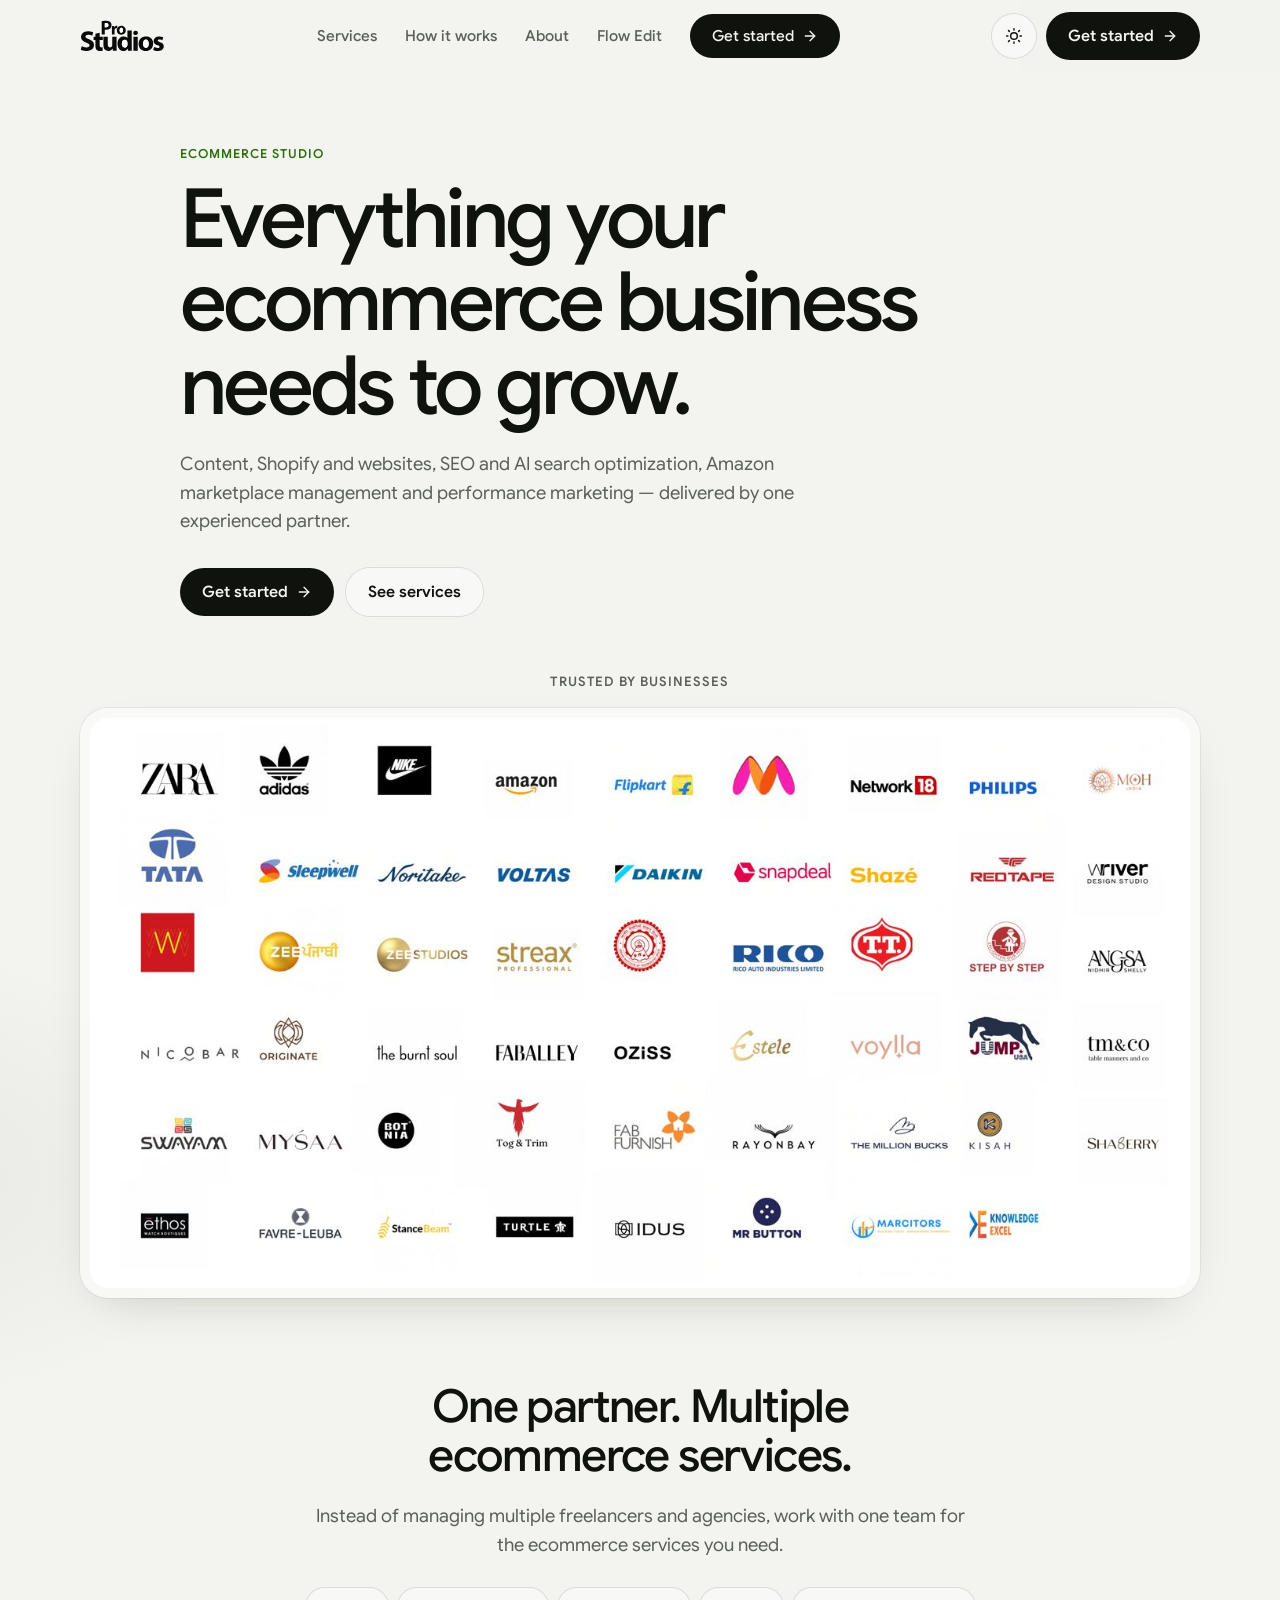
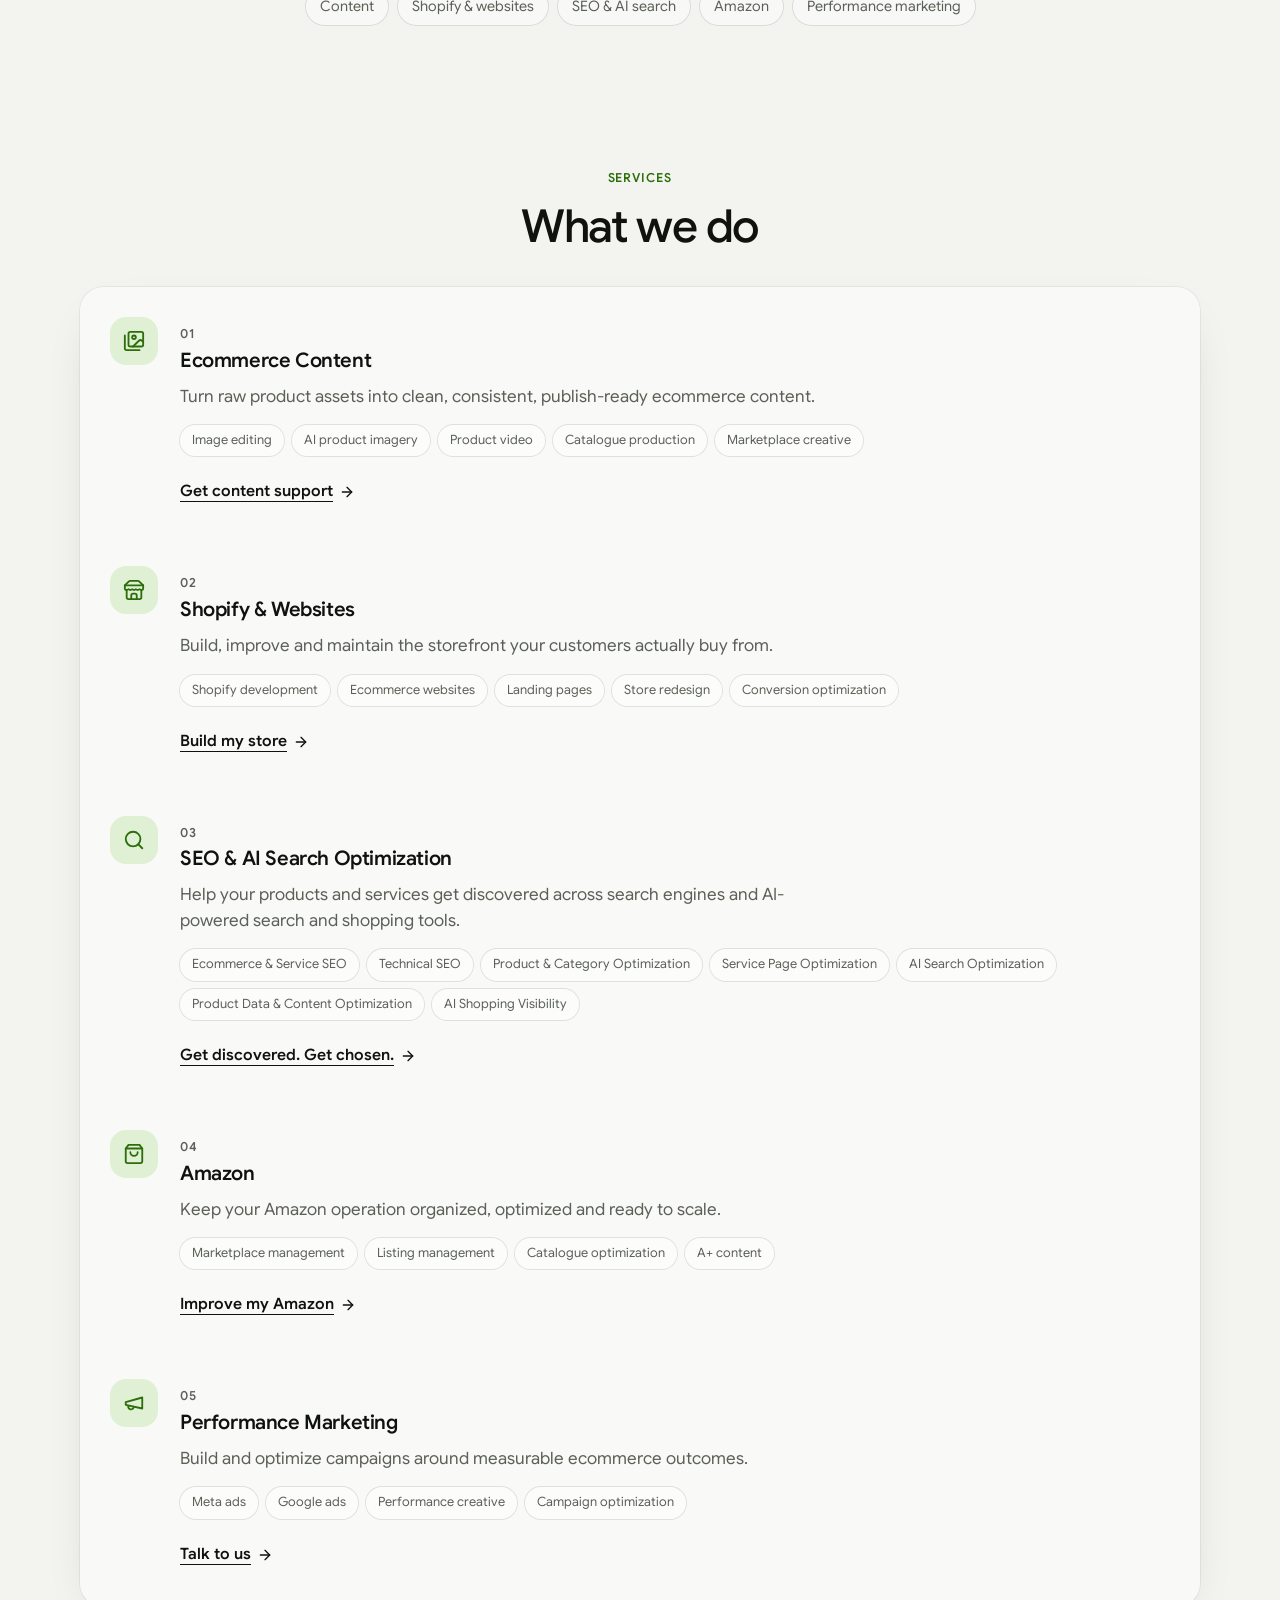
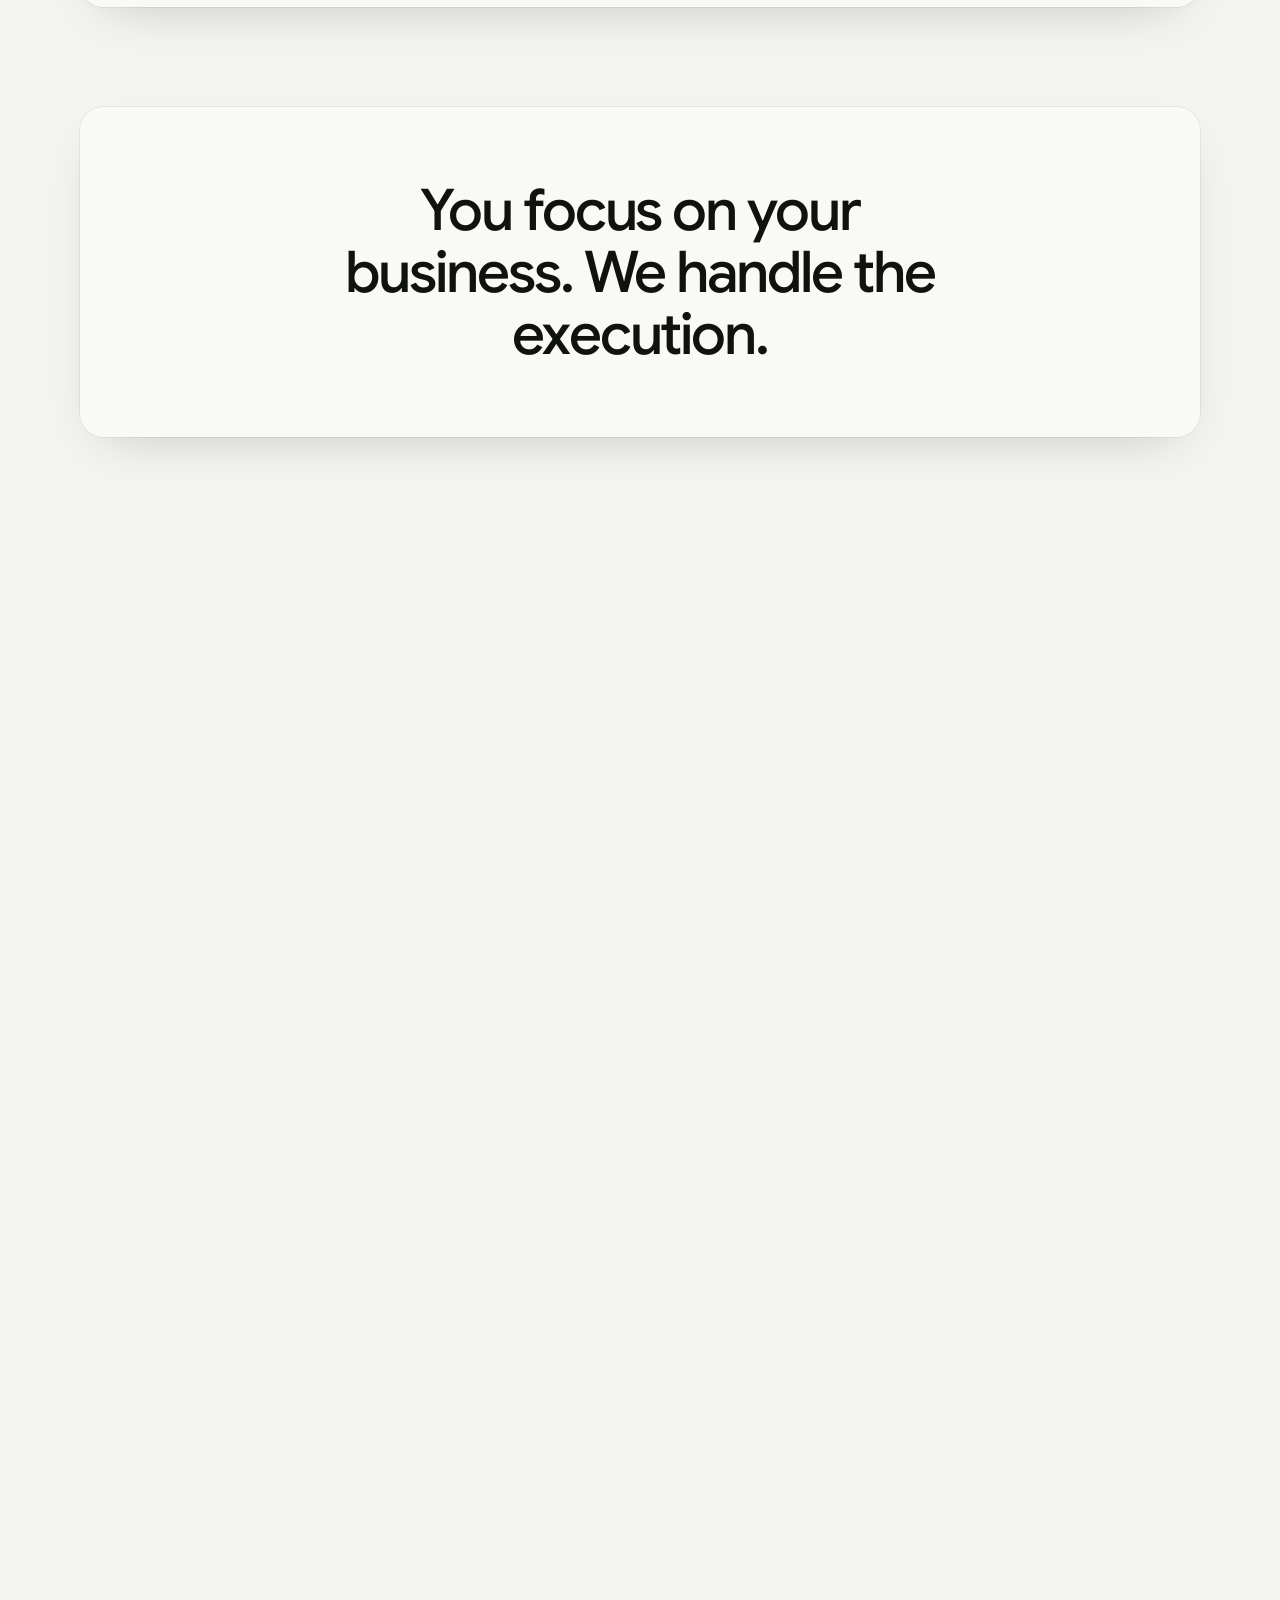
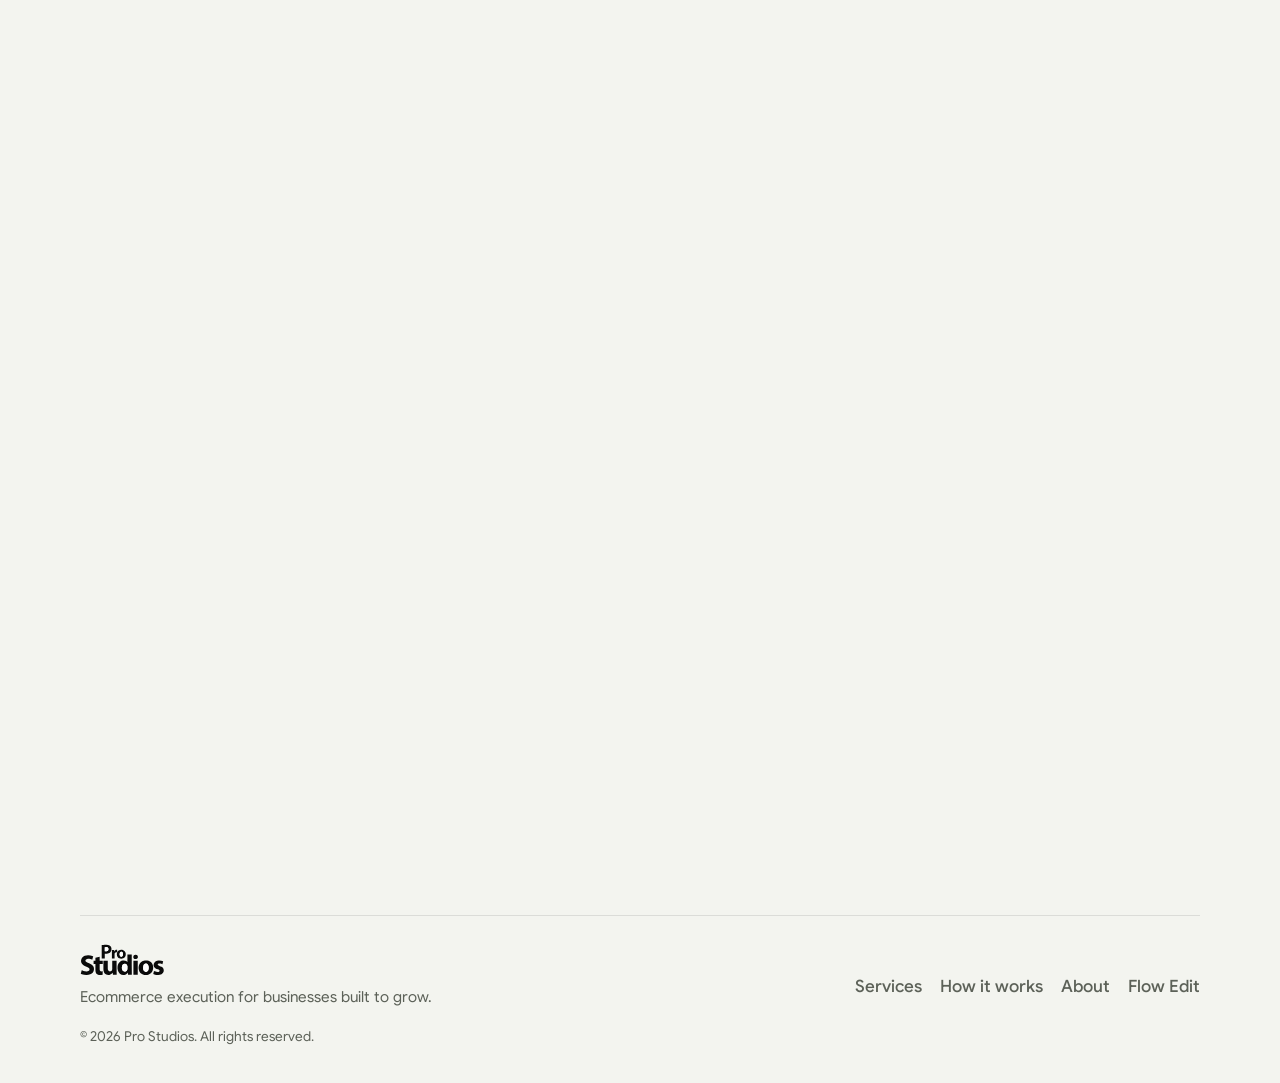
==== commit 86b1f85b: "Add the Flow Edit page, samples, and quote form" ====
--- a/index.html
+++ b/index.html
@@ -1 +1 @@
-<!DOCTYPE html><html lang="en"><head><meta name="twitter:card" content="summary_large_image"><meta property="og:type" content="website"><meta property="og:url" content="https://prostudios.in/"><meta property="og:title" content="Pro Studios"><meta property="og:description" content="Ecommerce content, Shopify development, SEO and AI search optimization, Amazon marketplace management and performance marketing — one team, multiple capabilities."><meta property="og:image" content="https://prostudios.in/share.jpg"><meta property="og:image:secure_url" content="https://prostudios.in/share.jpg"><meta property="og:image:type" content="image/jpeg"><meta property="og:image:width" content="1200"><meta property="og:image:height" content="630"><meta property="og:image:alt" content="Pro Studios"><meta name="twitter:image" content="https://prostudios.in/share.jpg"><meta charSet="utf-8"/><meta name="viewport" content="width=device-width, initial-scale=1, viewport-fit=cover"/><link rel="preload" as="image" href="/logo-prostudios.svg"/><link rel="stylesheet" href="/assets/styles.css" data-precedence="default"/><title>Pro Studios — We help ecommerce businesses grow.</title><meta name="color-scheme" content="light dark"/><meta name="apple-mobile-web-app-title" content="Pro Studios"/><meta name="application-name" content="Pro Studios"/><meta name="description" content="Ecommerce content, Shopify development, SEO and AI search optimization, Amazon marketplace management and performance marketing — one team, multiple capabilities."/><meta name="robots" content="index, follow, max-image-preview:large, max-snippet:-1, max-video-preview:-1"/><meta name="author" content="Pro Studios"/><meta name="theme-color" content="#090a08" media="(prefers-color-scheme: dark)"/><link rel="preload" href="/fonts/google-sans-latin-500.woff2" as="font" type="font/woff2" crossorigin="anonymous"/><link rel="icon" type="image/svg+xml" href="/favicon.svg"/><link rel="icon" type="image/png" sizes="32x32" href="/favicon-32x32.png"/><link rel="icon" type="image/png" sizes="48x48" href="/favicon-48x48.png"/><link rel="icon" type="image/png" sizes="192x192" href="/android-chrome-192x192.png"/><link rel="icon" type="image/png" sizes="512x512" href="/android-chrome-512x512.png"/><link rel="apple-touch-icon" href="/__grok/icon-180.png"/><link rel="apple-touch-icon" sizes="180x180" href="/apple-touch-icon.png"/><script>document.documentElement.classList.add("js");try{var t=localStorage.getItem("pro-theme");if(t==="dark"||t==="light")document.documentElement.setAttribute("data-theme",t);}catch(e){}</script><script type="application/ld+json">{"@context":"https://schema.org","@type":"ProfessionalService","name":"Pro Studios","description":"Ecommerce content, Shopify development, SEO and AI search optimization, Amazon marketplace management and performance marketing — one team, multiple capabilities.","image":"https://prostudios.in/og.jpg","areaServed":["India","United States","United Kingdom","United Arab Emirates"],"knowsAbout":["Ecommerce content production","Shopify development","Search engine optimization","AI search optimization","Amazon marketplace management","Performance marketing"],"makesOffer":[{"@type":"Offer","itemOffered":{"@type":"Service","name":"Ecommerce Content"}},{"@type":"Offer","itemOffered":{"@type":"Service","name":"Shopify & Websites"}},{"@type":"Offer","itemOffered":{"@type":"Service","name":"SEO & AI Search Optimization"}},{"@type":"Offer","itemOffered":{"@type":"Service","name":"Amazon"}},{"@type":"Offer","itemOffered":{"@type":"Service","name":"Performance Marketing"}}]}</script><meta name="apple-mobile-web-app-status-bar-style" content="black"></head><body><!--$--><a class="skip" href="#main">Skip to content</a><div class="progress" id="scroll-progress" aria-hidden="true"></div><header class="site-header"><div class="wrap nav"><a class="brand" href="#main" aria-label="Pro Studios home"><img class="brand-logo " src="/logo-prostudios.svg" alt="Pro Studios" width="110" height="32"/></a><div class="menu-clip"><nav class="nav-links" aria-label="Primary" id="site-nav"><a href="#services">Services</a><a href="#how">How it works</a><a href="#about">About</a><a class="btn btn-primary mobile-cta" href="#audit">Get started <svg xmlns="http://www.w3.org/2000/svg" width="24" height="24" viewBox="0 0 24 24" fill="none" stroke="currentColor" stroke-width="2" stroke-linecap="round" stroke-linejoin="round" class="lucide lucide-arrow-right" aria-hidden="true"><path d="M5 12h14"></path><path d="m12 5 7 7-7 7"></path></svg></a></nav></div><button class="scrim" type="button" aria-label="Close menu"></button><div class="nav-actions"><button class="icon-btn theme-btn" type="button" aria-label="Switch color theme"><span class="theme-ico" aria-hidden="true"><svg class="sun" viewBox="0 0 24 24" width="20" height="20" fill="none" stroke="currentColor" stroke-width="1.75" stroke-linecap="round"><circle cx="12" cy="12" r="4"></circle><path d="M12 3.25v1.5M12 19.25v1.5M3.25 12h1.5M19.25 12h1.5M5.4 5.4l1.05 1.05M17.55 17.55l1.05 1.05M18.6 5.4l-1.05 1.05M6.45 17.55l-1.05 1.05"></path></svg><svg class="moon" viewBox="0 0 24 24" width="20" height="20" fill="none" stroke="currentColor" stroke-width="1.75" stroke-linecap="round" stroke-linejoin="round"><path d="M20 14.6A7.8 7.8 0 0 1 9.4 4 6.5 6.5 0 1 0 20 14.6z"></path></svg></span></button><a class="btn btn-primary nav-cta" href="#audit">Get started <svg xmlns="http://www.w3.org/2000/svg" width="24" height="24" viewBox="0 0 24 24" fill="none" stroke="currentColor" stroke-width="2" stroke-linecap="round" stroke-linejoin="round" class="lucide lucide-arrow-right" aria-hidden="true"><path d="M5 12h14"></path><path d="m12 5 7 7-7 7"></path></svg></a><button class="menu-btn" type="button" aria-label="Open menu" aria-expanded="false" aria-controls="site-nav"><svg xmlns="http://www.w3.org/2000/svg" width="20" height="20" viewBox="0 0 24 24" fill="none" stroke="currentColor" stroke-width="2" stroke-linecap="round" stroke-linejoin="round" class="icon-open" aria-hidden="true"><path d="M4 12h16"></path><path d="M4 18h16"></path><path d="M4 6h16"></path></svg><svg class="icon-close" xmlns="http://www.w3.org/2000/svg" width="20" height="20" viewBox="0 0 24 24" fill="none" stroke="currentColor" stroke-width="2" stroke-linecap="round" aria-hidden="true"><path d="M18 6 6 18"></path><path d="m6 6 12 12"></path></svg></button></div></div></header><main id="main"><section class="hero"><div class="wrap hero-copy"><p class="eyebrow">Ecommerce studio</p><h1><span class="word">Everything<!-- --> </span><span class="word">your<!-- --> </span><span class="word">ecommerce<!-- --> </span><span class="word">business<!-- --> </span><span class="word">needs<!-- --> </span><span class="word">to<!-- --> </span><span class="word">grow.<!-- --> </span></h1><p class="lede">Content, Shopify and websites, SEO and AI search optimization, Amazon marketplace management and performance marketing — delivered by one experienced partner.</p><div class="hero-cta"><a class="btn btn-primary" href="#audit">Get started <svg xmlns="http://www.w3.org/2000/svg" width="24" height="24" viewBox="0 0 24 24" fill="none" stroke="currentColor" stroke-width="2" stroke-linecap="round" stroke-linejoin="round" class="lucide lucide-arrow-right" aria-hidden="true"><path d="M5 12h14"></path><path d="m12 5 7 7-7 7"></path></svg></a><a class="btn btn-ghost" href="#services">See services</a></div></div></section><section class="block" aria-labelledby="clients-title" style="padding-top:28px"><div class="wrap"><div class="reveal "><p class="kicker" id="clients-title">Trusted by businesses</p><div class="glass logo-frame"><img src="/clients.jpg" alt="Grid of client brand logos across retail, marketplaces and consumer brands" width="1400" height="726" loading="lazy" decoding="async"/></div></div></div></section><section class="block" style="padding-top:12px"><div class="wrap center"><div class="reveal "><h2>One partner. Multiple ecommerce services.</h2><p class="lede">Instead of managing multiple freelancers and agencies, work with one team for the ecommerce services you need.</p><div class="chips"><span>Content</span><span>Shopify &amp; websites</span><span>SEO &amp; AI search</span><span>Amazon</span><span>Performance marketing</span></div></div></div></section><section class="block" id="services" aria-labelledby="services-title"><div class="wrap"><div class="reveal center"><p class="eyebrow">Services</p><h2 id="services-title">What we do</h2></div><ol class="glass svc-list"><li><div class="reveal "><article class="svc"><div class="svc-ico" aria-hidden="true"><svg xmlns="http://www.w3.org/2000/svg" width="24" height="24" viewBox="0 0 24 24" fill="none" stroke="currentColor" stroke-width="2" stroke-linecap="round" stroke-linejoin="round" class="lucide lucide-images" aria-hidden="true"><path d="M18 22H4a2 2 0 0 1-2-2V6"></path><path d="m22 13-1.296-1.296a2.41 2.41 0 0 0-3.408 0L11 18"></path><circle cx="12" cy="8" r="2"></circle><rect width="16" height="16" x="6" y="2" rx="2"></rect></svg></div><div><p class="num">01</p><h3>Ecommerce Content</h3><p>Turn raw product assets into clean, consistent, publish-ready ecommerce content.</p><div class="tags"><span>Image editing</span><span>AI product imagery</span><span>Product video</span><span>Catalogue production</span><span>Marketplace creative</span></div><a class="btn btn-line" href="#audit"><span>Get content support</span><svg xmlns="http://www.w3.org/2000/svg" width="24" height="24" viewBox="0 0 24 24" fill="none" stroke="currentColor" stroke-width="2" stroke-linecap="round" stroke-linejoin="round" class="lucide lucide-arrow-right" aria-hidden="true"><path d="M5 12h14"></path><path d="m12 5 7 7-7 7"></path></svg></a></div></article></div></li><li><div class="reveal "><article class="svc"><div class="svc-ico" aria-hidden="true"><svg xmlns="http://www.w3.org/2000/svg" width="24" height="24" viewBox="0 0 24 24" fill="none" stroke="currentColor" stroke-width="2" stroke-linecap="round" stroke-linejoin="round" class="lucide lucide-store" aria-hidden="true"><path d="m2 7 4.41-4.41A2 2 0 0 1 7.83 2h8.34a2 2 0 0 1 1.42.59L22 7"></path><path d="M4 12v8a2 2 0 0 0 2 2h12a2 2 0 0 0 2-2v-8"></path><path d="M15 22v-4a2 2 0 0 0-2-2h-2a2 2 0 0 0-2 2v4"></path><path d="M2 7h20"></path><path d="M22 7v3a2 2 0 0 1-2 2a2.7 2.7 0 0 1-1.59-.63.7.7 0 0 0-.82 0A2.7 2.7 0 0 1 16 12a2.7 2.7 0 0 1-1.59-.63.7.7 0 0 0-.82 0A2.7 2.7 0 0 1 12 12a2.7 2.7 0 0 1-1.59-.63.7.7 0 0 0-.82 0A2.7 2.7 0 0 1 8 12a2.7 2.7 0 0 1-1.59-.63.7.7 0 0 0-.82 0A2.7 2.7 0 0 1 4 12a2 2 0 0 1-2-2V7"></path></svg></div><div><p class="num">02</p><h3>Shopify &amp; Websites</h3><p>Build, improve and maintain the storefront your customers actually buy from.</p><div class="tags"><span>Shopify development</span><span>Ecommerce websites</span><span>Landing pages</span><span>Store redesign</span><span>Conversion optimization</span></div><a class="btn btn-line" href="#audit"><span>Build my store</span><svg xmlns="http://www.w3.org/2000/svg" width="24" height="24" viewBox="0 0 24 24" fill="none" stroke="currentColor" stroke-width="2" stroke-linecap="round" stroke-linejoin="round" class="lucide lucide-arrow-right" aria-hidden="true"><path d="M5 12h14"></path><path d="m12 5 7 7-7 7"></path></svg></a></div></article></div></li><li><div class="reveal "><article class="svc"><div class="svc-ico" aria-hidden="true"><svg xmlns="http://www.w3.org/2000/svg" width="24" height="24" viewBox="0 0 24 24" fill="none" stroke="currentColor" stroke-width="2" stroke-linecap="round" stroke-linejoin="round" class="lucide lucide-search" aria-hidden="true"><path d="m21 21-4.34-4.34"></path><circle cx="11" cy="11" r="8"></circle></svg></div><div><p class="num">03</p><h3>SEO &amp; AI Search Optimization</h3><p>Help your products and services get discovered across search engines and AI-powered search and shopping tools.</p><div class="tags"><span>Ecommerce &amp; Service SEO</span><span>Technical SEO</span><span>Product &amp; Category Optimization</span><span>Service Page Optimization</span><span>AI Search Optimization</span><span>Product Data &amp; Content Optimization</span><span>AI Shopping Visibility</span></div><a class="btn btn-line" href="#audit"><span>Get discovered. Get chosen.</span><svg xmlns="http://www.w3.org/2000/svg" width="24" height="24" viewBox="0 0 24 24" fill="none" stroke="currentColor" stroke-width="2" stroke-linecap="round" stroke-linejoin="round" class="lucide lucide-arrow-right" aria-hidden="true"><path d="M5 12h14"></path><path d="m12 5 7 7-7 7"></path></svg></a></div></article></div></li><li><div class="reveal "><article class="svc"><div class="svc-ico" aria-hidden="true"><svg xmlns="http://www.w3.org/2000/svg" width="24" height="24" viewBox="0 0 24 24" fill="none" stroke="currentColor" stroke-width="2" stroke-linecap="round" stroke-linejoin="round" class="lucide lucide-shopping-bag" aria-hidden="true"><path d="M6 2 3 6v14a2 2 0 0 0 2 2h14a2 2 0 0 0 2-2V6l-3-4Z"></path><path d="M3 6h18"></path><path d="M16 10a4 4 0 0 1-8 0"></path></svg></div><div><p class="num">04</p><h3>Amazon</h3><p>Keep your Amazon operation organized, optimized and ready to scale.</p><div class="tags"><span>Marketplace management</span><span>Listing management</span><span>Catalogue optimization</span><span>A+ content</span></div><a class="btn btn-line" href="#audit"><span>Improve my Amazon</span><svg xmlns="http://www.w3.org/2000/svg" width="24" height="24" viewBox="0 0 24 24" fill="none" stroke="currentColor" stroke-width="2" stroke-linecap="round" stroke-linejoin="round" class="lucide lucide-arrow-right" aria-hidden="true"><path d="M5 12h14"></path><path d="m12 5 7 7-7 7"></path></svg></a></div></article></div></li><li><div class="reveal "><article class="svc"><div class="svc-ico" aria-hidden="true"><svg xmlns="http://www.w3.org/2000/svg" width="24" height="24" viewBox="0 0 24 24" fill="none" stroke="currentColor" stroke-width="2" stroke-linecap="round" stroke-linejoin="round" class="lucide lucide-megaphone" aria-hidden="true"><path d="m3 11 18-5v12L3 14v-3z"></path><path d="M11.6 16.8a3 3 0 1 1-5.8-1.6"></path></svg></div><div><p class="num">05</p><h3>Performance Marketing</h3><p>Build and optimize campaigns around measurable ecommerce outcomes.</p><div class="tags"><span>Meta ads</span><span>Google ads</span><span>Performance creative</span><span>Campaign optimization</span></div><a class="btn btn-line" href="#audit"><span>Talk to us</span><svg xmlns="http://www.w3.org/2000/svg" width="24" height="24" viewBox="0 0 24 24" fill="none" stroke="currentColor" stroke-width="2" stroke-linecap="round" stroke-linejoin="round" class="lucide lucide-arrow-right" aria-hidden="true"><path d="M5 12h14"></path><path d="m12 5 7 7-7 7"></path></svg></a></div></article></div></li></ol></div></section><section class="statement" aria-label="How we work with you"><div class="wrap"><div class="reveal "><div class="glass statement-card"><h2>You focus on your business. We handle the execution.</h2></div></div></div></section><section class="block" aria-labelledby="who-title"><div class="wrap"><div class="reveal "><h2 id="who-title">Built for businesses that sell online.</h2></div><div class="grid-4"><div class="reveal "><article class="glass card"><h3>Ecommerce brands</h3><p>Content, stores, SEO and growth.</p></article></div><div class="reveal "><article class="glass card"><h3>Retailers</h3><p>Large catalogues and multiple digital channels.</p></article></div><div class="reveal "><article class="glass card"><h3>Marketplace sellers</h3><p>Amazon operations and ecommerce content.</p></article></div><div class="reveal "><article class="glass card"><h3>Agencies</h3><p>White-label ecommerce production and execution.</p></article></div></div></div></section><section class="block" id="how" aria-labelledby="how-title"><div class="wrap"><div class="reveal "><h2 id="how-title">Simple to start.</h2></div><ol class="grid-3"><li><div class="reveal "><article class="glass card"><p class="step-no">01</p><h3>Tell us what you need</h3><p>Complete the short form.</p></article></div></li><li><div class="reveal "><article class="glass card"><p class="step-no">02</p><h3>We review it</h3><p>We understand your requirements, volume and timeline.</p></article></div></li><li><div class="reveal "><article class="glass card"><p class="step-no">03</p><h3>We get to work</h3><p>We scope the project and begin execution.</p></article></div></li></ol></div></section><section class="block" id="about" aria-labelledby="_R_d6_"><div class="wrap"><div class="reveal "><h2 id="_R_d6_">Why work with Pro Studios?</h2><p class="lede">Ecommerce execution for businesses built to grow — content, storefronts, discovery and demand, under one relationship.</p></div><div class="grid-4"><div class="reveal "><article class="glass card"><h3>One partner</h3><p>Multiple ecommerce capabilities under one relationship.</p></article></div><div class="reveal "><article class="glass card"><h3>Flexible</h3><p>Start with one service or combine several.</p></article></div><div class="reveal "><article class="glass card"><h3>Scalable</h3><p>Increase your execution capacity as your business grows.</p></article></div><div class="reveal "><article class="glass card"><h3>Technology-assisted</h3><p>We use AI and automation where they genuinely improve speed and efficiency.</p></article></div></div></div></section><section class="block" id="audit" aria-labelledby="start-title"><div class="wrap"><div class="glass final"><h2 id="start-title">Let&#x27;s get started.</h2><p class="lede">Tell us what you need and we&#x27;ll get back to you.</p><form class="form" noValidate=""><div class="field"><label for="name">Name</label><input id="name" type="text" autoComplete="name" placeholder="Your name" required="" name="name"/></div><div class="field"><label for="email">Email</label><input id="email" type="email" autoComplete="email" placeholder="you@company.com" required="" name="email"/></div><div class="field"><label for="phone">Phone number</label><input id="phone" type="tel" autoComplete="tel" placeholder="+91 XXXXX XXXXX" required="" name="phone"/></div><div class="field"><label for="website">Website</label><input id="website" type="url" autoComplete="url" placeholder="https://" required="" name="website"/></div><div class="field"><label for="service">Service</label><select id="service" name="service"><option selected="">Ecommerce content</option><option>Shopify &amp; websites</option><option>SEO &amp; AI Search Optimization</option><option>Amazon</option><option>Performance marketing</option><option>Multiple services</option><option>Not sure</option></select></div><div class="field"><label for="budget">Budget</label><select id="budget" name="budget"><option>Under $500/mo</option><option>$500–$2,000/mo</option><option>$2,000–$5,000/mo</option><option>$5,000–$10,000/mo</option><option>$10,000+/mo</option><option selected="">Not sure</option></select></div><div class="field wide"><label for="country">Country</label><select id="country" name="country"><option selected="">India</option><option>United States</option><option>United Kingdom</option><option>UAE</option><option>Other</option></select></div><div class="form-actions"><button class="btn btn-primary" type="submit">Get started<!-- --> <svg xmlns="http://www.w3.org/2000/svg" width="24" height="24" viewBox="0 0 24 24" fill="none" stroke="currentColor" stroke-width="2" stroke-linecap="round" stroke-linejoin="round" class="lucide lucide-arrow-right" aria-hidden="true"><path d="M5 12h14"></path><path d="m12 5 7 7-7 7"></path></svg></button><p class="fine">Takes less than a minute.</p></div></form><p class="form-error" id="form-error" hidden></p><p class="form-ok" id="form-ok" hidden>Received. We'll be in touch.</p></div></div></section></main><footer class="site-footer"><div class="wrap"><div class="foot"><div><img class="brand-logo " src="/logo-prostudios.svg" alt="Pro Studios" width="110" height="32"/><p>Ecommerce execution for businesses built to grow.</p></div><nav class="foot-links" aria-label="Footer"><a href="#services">Services</a><a href="#how">How it works</a><a href="#about">About</a></nav></div><p class="copy">© <!-- -->2026<!-- --> Pro Studios. All rights reserved.</p></div></footer><!--/$--><script src="/site.js" defer></script></body></html>+<!DOCTYPE html><html lang="en"><head><meta name="twitter:card" content="summary_large_image"><meta property="og:type" content="website"><meta property="og:url" content="https://prostudios.in/"><meta property="og:title" content="Pro Studios"><meta property="og:description" content="Ecommerce content, Shopify development, SEO and AI search optimization, Amazon marketplace management and performance marketing — one team, multiple capabilities."><meta property="og:image" content="https://prostudios.in/share.jpg"><meta property="og:image:secure_url" content="https://prostudios.in/share.jpg"><meta property="og:image:type" content="image/jpeg"><meta property="og:image:width" content="1200"><meta property="og:image:height" content="630"><meta property="og:image:alt" content="Pro Studios"><meta name="twitter:image" content="https://prostudios.in/share.jpg"><meta charSet="utf-8"/><meta name="viewport" content="width=device-width, initial-scale=1, viewport-fit=cover"/><link rel="preload" as="image" href="/logo-prostudios.svg"/><link rel="stylesheet" href="/assets/styles.css" data-precedence="default"/><title>Pro Studios — We help ecommerce businesses grow.</title><meta name="color-scheme" content="light dark"/><meta name="apple-mobile-web-app-title" content="Pro Studios"/><meta name="application-name" content="Pro Studios"/><meta name="description" content="Ecommerce content, Shopify development, SEO and AI search optimization, Amazon marketplace management and performance marketing — one team, multiple capabilities."/><meta name="robots" content="index, follow, max-image-preview:large, max-snippet:-1, max-video-preview:-1"/><meta name="author" content="Pro Studios"/><meta name="theme-color" content="#090a08" media="(prefers-color-scheme: dark)"/><link rel="preload" href="/fonts/google-sans-latin-500.woff2" as="font" type="font/woff2" crossorigin="anonymous"/><link rel="icon" type="image/svg+xml" href="/favicon.svg"/><link rel="icon" type="image/png" sizes="32x32" href="/favicon-32x32.png"/><link rel="icon" type="image/png" sizes="48x48" href="/favicon-48x48.png"/><link rel="icon" type="image/png" sizes="192x192" href="/android-chrome-192x192.png"/><link rel="icon" type="image/png" sizes="512x512" href="/android-chrome-512x512.png"/><link rel="apple-touch-icon" href="/__grok/icon-180.png"/><link rel="apple-touch-icon" sizes="180x180" href="/apple-touch-icon.png"/><script>document.documentElement.classList.add("js");try{var t=localStorage.getItem("pro-theme");if(t==="dark"||t==="light")document.documentElement.setAttribute("data-theme",t);}catch(e){}</script><script type="application/ld+json">{"@context":"https://schema.org","@type":"ProfessionalService","name":"Pro Studios","description":"Ecommerce content, Shopify development, SEO and AI search optimization, Amazon marketplace management and performance marketing — one team, multiple capabilities.","image":"https://prostudios.in/og.jpg","areaServed":["India","United States","United Kingdom","United Arab Emirates"],"knowsAbout":["Ecommerce content production","Shopify development","Search engine optimization","AI search optimization","Amazon marketplace management","Performance marketing"],"makesOffer":[{"@type":"Offer","itemOffered":{"@type":"Service","name":"Ecommerce Content"}},{"@type":"Offer","itemOffered":{"@type":"Service","name":"Shopify & Websites"}},{"@type":"Offer","itemOffered":{"@type":"Service","name":"SEO & AI Search Optimization"}},{"@type":"Offer","itemOffered":{"@type":"Service","name":"Amazon"}},{"@type":"Offer","itemOffered":{"@type":"Service","name":"Performance Marketing"}}]}</script><meta name="apple-mobile-web-app-status-bar-style" content="black"></head><body><!--$--><a class="skip" href="#main">Skip to content</a><div class="progress" id="scroll-progress" aria-hidden="true"></div><header class="site-header"><div class="wrap nav"><a class="brand" href="#main" aria-label="Pro Studios home"><img class="brand-logo " src="/logo-prostudios.svg" alt="Pro Studios" width="110" height="32"/></a><div class="menu-clip"><nav class="nav-links" aria-label="Primary" id="site-nav"><a href="#services">Services</a><a href="#how">How it works</a><a href="#about">About</a><a href="flow.html">Flow Edit</a><a class="btn btn-primary mobile-cta" href="#audit">Get started <svg xmlns="http://www.w3.org/2000/svg" width="24" height="24" viewBox="0 0 24 24" fill="none" stroke="currentColor" stroke-width="2" stroke-linecap="round" stroke-linejoin="round" class="lucide lucide-arrow-right" aria-hidden="true"><path d="M5 12h14"></path><path d="m12 5 7 7-7 7"></path></svg></a></nav></div><button class="scrim" type="button" aria-label="Close menu"></button><div class="nav-actions"><button class="icon-btn theme-btn" type="button" aria-label="Switch color theme"><span class="theme-ico" aria-hidden="true"><svg class="sun" viewBox="0 0 24 24" width="20" height="20" fill="none" stroke="currentColor" stroke-width="1.75" stroke-linecap="round"><circle cx="12" cy="12" r="4"></circle><path d="M12 3.25v1.5M12 19.25v1.5M3.25 12h1.5M19.25 12h1.5M5.4 5.4l1.05 1.05M17.55 17.55l1.05 1.05M18.6 5.4l-1.05 1.05M6.45 17.55l-1.05 1.05"></path></svg><svg class="moon" viewBox="0 0 24 24" width="20" height="20" fill="none" stroke="currentColor" stroke-width="1.75" stroke-linecap="round" stroke-linejoin="round"><path d="M20 14.6A7.8 7.8 0 0 1 9.4 4 6.5 6.5 0 1 0 20 14.6z"></path></svg></span></button><a class="btn btn-primary nav-cta" href="#audit">Get started <svg xmlns="http://www.w3.org/2000/svg" width="24" height="24" viewBox="0 0 24 24" fill="none" stroke="currentColor" stroke-width="2" stroke-linecap="round" stroke-linejoin="round" class="lucide lucide-arrow-right" aria-hidden="true"><path d="M5 12h14"></path><path d="m12 5 7 7-7 7"></path></svg></a><button class="menu-btn" type="button" aria-label="Open menu" aria-expanded="false" aria-controls="site-nav"><svg xmlns="http://www.w3.org/2000/svg" width="20" height="20" viewBox="0 0 24 24" fill="none" stroke="currentColor" stroke-width="2" stroke-linecap="round" stroke-linejoin="round" class="icon-open" aria-hidden="true"><path d="M4 12h16"></path><path d="M4 18h16"></path><path d="M4 6h16"></path></svg><svg class="icon-close" xmlns="http://www.w3.org/2000/svg" width="20" height="20" viewBox="0 0 24 24" fill="none" stroke="currentColor" stroke-width="2" stroke-linecap="round" aria-hidden="true"><path d="M18 6 6 18"></path><path d="m6 6 12 12"></path></svg></button></div></div></header><main id="main"><section class="hero"><div class="wrap hero-copy"><p class="eyebrow">Ecommerce studio</p><h1><span class="word">Everything<!-- --> </span><span class="word">your<!-- --> </span><span class="word">ecommerce<!-- --> </span><span class="word">business<!-- --> </span><span class="word">needs<!-- --> </span><span class="word">to<!-- --> </span><span class="word">grow.<!-- --> </span></h1><p class="lede">Content, Shopify and websites, SEO and AI search optimization, Amazon marketplace management and performance marketing — delivered by one experienced partner.</p><div class="hero-cta"><a class="btn btn-primary" href="#audit">Get started <svg xmlns="http://www.w3.org/2000/svg" width="24" height="24" viewBox="0 0 24 24" fill="none" stroke="currentColor" stroke-width="2" stroke-linecap="round" stroke-linejoin="round" class="lucide lucide-arrow-right" aria-hidden="true"><path d="M5 12h14"></path><path d="m12 5 7 7-7 7"></path></svg></a><a class="btn btn-ghost" href="#services">See services</a></div></div></section><section class="block" aria-labelledby="clients-title" style="padding-top:28px"><div class="wrap"><div class="reveal "><p class="kicker" id="clients-title">Trusted by businesses</p><div class="glass logo-frame"><img src="/clients.jpg" alt="Grid of client brand logos across retail, marketplaces and consumer brands" width="1400" height="726" loading="lazy" decoding="async"/></div></div></div></section><section class="block" style="padding-top:12px"><div class="wrap center"><div class="reveal "><h2>One partner. Multiple ecommerce services.</h2><p class="lede">Instead of managing multiple freelancers and agencies, work with one team for the ecommerce services you need.</p><div class="chips"><span>Content</span><span>Shopify &amp; websites</span><span>SEO &amp; AI search</span><span>Amazon</span><span>Performance marketing</span></div></div></div></section><section class="block" id="services" aria-labelledby="services-title"><div class="wrap"><div class="reveal center"><p class="eyebrow">Services</p><h2 id="services-title">What we do</h2></div><ol class="glass svc-list"><li><div class="reveal "><article class="svc"><div class="svc-ico" aria-hidden="true"><svg xmlns="http://www.w3.org/2000/svg" width="24" height="24" viewBox="0 0 24 24" fill="none" stroke="currentColor" stroke-width="2" stroke-linecap="round" stroke-linejoin="round" class="lucide lucide-images" aria-hidden="true"><path d="M18 22H4a2 2 0 0 1-2-2V6"></path><path d="m22 13-1.296-1.296a2.41 2.41 0 0 0-3.408 0L11 18"></path><circle cx="12" cy="8" r="2"></circle><rect width="16" height="16" x="6" y="2" rx="2"></rect></svg></div><div><p class="num">01</p><h3>Ecommerce Content</h3><p>Turn raw product assets into clean, consistent, publish-ready ecommerce content.</p><div class="tags"><span>Image editing</span><span>AI product imagery</span><span>Product video</span><span>Catalogue production</span><span>Marketplace creative</span></div><a class="btn btn-line" href="#audit"><span>Get content support</span><svg xmlns="http://www.w3.org/2000/svg" width="24" height="24" viewBox="0 0 24 24" fill="none" stroke="currentColor" stroke-width="2" stroke-linecap="round" stroke-linejoin="round" class="lucide lucide-arrow-right" aria-hidden="true"><path d="M5 12h14"></path><path d="m12 5 7 7-7 7"></path></svg></a></div></article></div></li><li><div class="reveal "><article class="svc"><div class="svc-ico" aria-hidden="true"><svg xmlns="http://www.w3.org/2000/svg" width="24" height="24" viewBox="0 0 24 24" fill="none" stroke="currentColor" stroke-width="2" stroke-linecap="round" stroke-linejoin="round" class="lucide lucide-store" aria-hidden="true"><path d="m2 7 4.41-4.41A2 2 0 0 1 7.83 2h8.34a2 2 0 0 1 1.42.59L22 7"></path><path d="M4 12v8a2 2 0 0 0 2 2h12a2 2 0 0 0 2-2v-8"></path><path d="M15 22v-4a2 2 0 0 0-2-2h-2a2 2 0 0 0-2 2v4"></path><path d="M2 7h20"></path><path d="M22 7v3a2 2 0 0 1-2 2a2.7 2.7 0 0 1-1.59-.63.7.7 0 0 0-.82 0A2.7 2.7 0 0 1 16 12a2.7 2.7 0 0 1-1.59-.63.7.7 0 0 0-.82 0A2.7 2.7 0 0 1 12 12a2.7 2.7 0 0 1-1.59-.63.7.7 0 0 0-.82 0A2.7 2.7 0 0 1 8 12a2.7 2.7 0 0 1-1.59-.63.7.7 0 0 0-.82 0A2.7 2.7 0 0 1 4 12a2 2 0 0 1-2-2V7"></path></svg></div><div><p class="num">02</p><h3>Shopify &amp; Websites</h3><p>Build, improve and maintain the storefront your customers actually buy from.</p><div class="tags"><span>Shopify development</span><span>Ecommerce websites</span><span>Landing pages</span><span>Store redesign</span><span>Conversion optimization</span></div><a class="btn btn-line" href="#audit"><span>Build my store</span><svg xmlns="http://www.w3.org/2000/svg" width="24" height="24" viewBox="0 0 24 24" fill="none" stroke="currentColor" stroke-width="2" stroke-linecap="round" stroke-linejoin="round" class="lucide lucide-arrow-right" aria-hidden="true"><path d="M5 12h14"></path><path d="m12 5 7 7-7 7"></path></svg></a></div></article></div></li><li><div class="reveal "><article class="svc"><div class="svc-ico" aria-hidden="true"><svg xmlns="http://www.w3.org/2000/svg" width="24" height="24" viewBox="0 0 24 24" fill="none" stroke="currentColor" stroke-width="2" stroke-linecap="round" stroke-linejoin="round" class="lucide lucide-search" aria-hidden="true"><path d="m21 21-4.34-4.34"></path><circle cx="11" cy="11" r="8"></circle></svg></div><div><p class="num">03</p><h3>SEO &amp; AI Search Optimization</h3><p>Help your products and services get discovered across search engines and AI-powered search and shopping tools.</p><div class="tags"><span>Ecommerce &amp; Service SEO</span><span>Technical SEO</span><span>Product &amp; Category Optimization</span><span>Service Page Optimization</span><span>AI Search Optimization</span><span>Product Data &amp; Content Optimization</span><span>AI Shopping Visibility</span></div><a class="btn btn-line" href="#audit"><span>Get discovered. Get chosen.</span><svg xmlns="http://www.w3.org/2000/svg" width="24" height="24" viewBox="0 0 24 24" fill="none" stroke="currentColor" stroke-width="2" stroke-linecap="round" stroke-linejoin="round" class="lucide lucide-arrow-right" aria-hidden="true"><path d="M5 12h14"></path><path d="m12 5 7 7-7 7"></path></svg></a></div></article></div></li><li><div class="reveal "><article class="svc"><div class="svc-ico" aria-hidden="true"><svg xmlns="http://www.w3.org/2000/svg" width="24" height="24" viewBox="0 0 24 24" fill="none" stroke="currentColor" stroke-width="2" stroke-linecap="round" stroke-linejoin="round" class="lucide lucide-shopping-bag" aria-hidden="true"><path d="M6 2 3 6v14a2 2 0 0 0 2 2h14a2 2 0 0 0 2-2V6l-3-4Z"></path><path d="M3 6h18"></path><path d="M16 10a4 4 0 0 1-8 0"></path></svg></div><div><p class="num">04</p><h3>Amazon</h3><p>Keep your Amazon operation organized, optimized and ready to scale.</p><div class="tags"><span>Marketplace management</span><span>Listing management</span><span>Catalogue optimization</span><span>A+ content</span></div><a class="btn btn-line" href="#audit"><span>Improve my Amazon</span><svg xmlns="http://www.w3.org/2000/svg" width="24" height="24" viewBox="0 0 24 24" fill="none" stroke="currentColor" stroke-width="2" stroke-linecap="round" stroke-linejoin="round" class="lucide lucide-arrow-right" aria-hidden="true"><path d="M5 12h14"></path><path d="m12 5 7 7-7 7"></path></svg></a></div></article></div></li><li><div class="reveal "><article class="svc"><div class="svc-ico" aria-hidden="true"><svg xmlns="http://www.w3.org/2000/svg" width="24" height="24" viewBox="0 0 24 24" fill="none" stroke="currentColor" stroke-width="2" stroke-linecap="round" stroke-linejoin="round" class="lucide lucide-megaphone" aria-hidden="true"><path d="m3 11 18-5v12L3 14v-3z"></path><path d="M11.6 16.8a3 3 0 1 1-5.8-1.6"></path></svg></div><div><p class="num">05</p><h3>Performance Marketing</h3><p>Build and optimize campaigns around measurable ecommerce outcomes.</p><div class="tags"><span>Meta ads</span><span>Google ads</span><span>Performance creative</span><span>Campaign optimization</span></div><a class="btn btn-line" href="#audit"><span>Talk to us</span><svg xmlns="http://www.w3.org/2000/svg" width="24" height="24" viewBox="0 0 24 24" fill="none" stroke="currentColor" stroke-width="2" stroke-linecap="round" stroke-linejoin="round" class="lucide lucide-arrow-right" aria-hidden="true"><path d="M5 12h14"></path><path d="m12 5 7 7-7 7"></path></svg></a></div></article></div></li></ol></div></section><section class="statement" aria-label="How we work with you"><div class="wrap"><div class="reveal "><div class="glass statement-card"><h2>You focus on your business. We handle the execution.</h2></div></div></div></section><section class="block" aria-labelledby="who-title"><div class="wrap"><div class="reveal "><h2 id="who-title">Built for businesses that sell online.</h2></div><div class="grid-4"><div class="reveal "><article class="glass card"><h3>Ecommerce brands</h3><p>Content, stores, SEO and growth.</p></article></div><div class="reveal "><article class="glass card"><h3>Retailers</h3><p>Large catalogues and multiple digital channels.</p></article></div><div class="reveal "><article class="glass card"><h3>Marketplace sellers</h3><p>Amazon operations and ecommerce content.</p></article></div><div class="reveal "><article class="glass card"><h3>Agencies</h3><p>White-label ecommerce production and execution.</p></article></div></div></div></section><section class="block" id="how" aria-labelledby="how-title"><div class="wrap"><div class="reveal "><h2 id="how-title">Simple to start.</h2></div><ol class="grid-3"><li><div class="reveal "><article class="glass card"><p class="step-no">01</p><h3>Tell us what you need</h3><p>Complete the short form.</p></article></div></li><li><div class="reveal "><article class="glass card"><p class="step-no">02</p><h3>We review it</h3><p>We understand your requirements, volume and timeline.</p></article></div></li><li><div class="reveal "><article class="glass card"><p class="step-no">03</p><h3>We get to work</h3><p>We scope the project and begin execution.</p></article></div></li></ol></div></section><section class="block" id="about" aria-labelledby="_R_d6_"><div class="wrap"><div class="reveal "><h2 id="_R_d6_">Why work with Pro Studios?</h2><p class="lede">Ecommerce execution for businesses built to grow — content, storefronts, discovery and demand, under one relationship.</p></div><div class="grid-4"><div class="reveal "><article class="glass card"><h3>One partner</h3><p>Multiple ecommerce capabilities under one relationship.</p></article></div><div class="reveal "><article class="glass card"><h3>Flexible</h3><p>Start with one service or combine several.</p></article></div><div class="reveal "><article class="glass card"><h3>Scalable</h3><p>Increase your execution capacity as your business grows.</p></article></div><div class="reveal "><article class="glass card"><h3>Technology-assisted</h3><p>We use AI and automation where they genuinely improve speed and efficiency.</p></article></div></div></div></section><section class="block" id="audit" aria-labelledby="start-title"><div class="wrap"><div class="glass final"><h2 id="start-title">Let&#x27;s get started.</h2><p class="lede">Tell us what you need and we&#x27;ll get back to you.</p><form class="form" noValidate=""><div class="field"><label for="name">Name</label><input id="name" type="text" autoComplete="name" placeholder="Your name" required="" name="name"/></div><div class="field"><label for="email">Email</label><input id="email" type="email" autoComplete="email" placeholder="you@company.com" required="" name="email"/></div><div class="field"><label for="phone">Phone number</label><input id="phone" type="tel" autoComplete="tel" placeholder="+91 XXXXX XXXXX" required="" name="phone"/></div><div class="field"><label for="website">Website</label><input id="website" type="url" autoComplete="url" placeholder="https://" required="" name="website"/></div><div class="field"><label for="service">Service</label><select id="service" name="service"><option selected="">Ecommerce content</option><option>Shopify &amp; websites</option><option>SEO &amp; AI Search Optimization</option><option>Amazon</option><option>Performance marketing</option><option>Multiple services</option><option>Not sure</option></select></div><div class="field"><label for="budget">Budget</label><select id="budget" name="budget"><option>Under $500/mo</option><option>$500–$2,000/mo</option><option>$2,000–$5,000/mo</option><option>$5,000–$10,000/mo</option><option>$10,000+/mo</option><option selected="">Not sure</option></select></div><div class="field wide"><label for="country">Country</label><select id="country" name="country"><option selected="">India</option><option>United States</option><option>United Kingdom</option><option>UAE</option><option>Other</option></select></div><div class="form-actions"><button class="btn btn-primary" type="submit">Get started<!-- --> <svg xmlns="http://www.w3.org/2000/svg" width="24" height="24" viewBox="0 0 24 24" fill="none" stroke="currentColor" stroke-width="2" stroke-linecap="round" stroke-linejoin="round" class="lucide lucide-arrow-right" aria-hidden="true"><path d="M5 12h14"></path><path d="m12 5 7 7-7 7"></path></svg></button><p class="fine">Takes less than a minute.</p></div></form><p class="form-error" id="form-error" hidden></p><p class="form-ok" id="form-ok" hidden>Received. We'll be in touch.</p></div></div></section></main><footer class="site-footer"><div class="wrap"><div class="foot"><div><img class="brand-logo " src="/logo-prostudios.svg" alt="Pro Studios" width="110" height="32"/><p>Ecommerce execution for businesses built to grow.</p></div><nav class="foot-links" aria-label="Footer"><a href="#services">Services</a><a href="#how">How it works</a><a href="#about">About</a><a href="flow.html">Flow Edit</a></nav></div><p class="copy">© <!-- -->2026<!-- --> Pro Studios. All rights reserved.</p></div></footer><!--/$--><script src="/site.js" defer></script></body></html>
--- a/assets/styles.css
+++ b/assets/styles.css
@@ -4,3 +4,21 @@
 .menu-btn .icon-close{display:none}
 .menu-btn.is-open .icon-open{display:none}
 .menu-btn.is-open .icon-close{display:block}
+
+textarea{min-height:120px;resize:vertical;width:100%;border-radius:14px;border:0;background:var(--input);box-shadow:0 0 0 1px var(--line);padding:12px 14px;font:inherit;font-size:1rem}
+textarea:focus{box-shadow:0 0 0 2px color-mix(in srgb, var(--accent) 70%, var(--fg))}
+.nav-links a[aria-current="page"] { color: var(--fg); }
+.flow-stats, .flow-split, .flow-grid { display: grid; gap: 14px; }
+.flow-stats { grid-template-columns: repeat(3, 1fr); margin-top: 28px; }
+.flow-split { grid-template-columns: 1fr 1fr; margin-top: 22px; }
+.flow-grid { grid-template-columns: repeat(3, 1fr); margin-top: 22px; }
+.flow-grid img { width: 100%; aspect-ratio: 16 / 9; object-fit: cover; display: block; }
+.flow-stat h3, .price-amt { letter-spacing: -0.04em; margin: 0; }
+.flow-stat h3 { font-size: clamp(1.35rem, 2.4vw, 1.8rem); }
+.price-amt { font-size: clamp(2.2rem, 5vw, 3.3rem); }
+.tick { margin: 10px 0 0; padding: 0; list-style: none; display: grid; gap: 8px; color: var(--muted); }
+.tick li { padding-left: 14px; position: relative; }
+.tick li::before { content: ""; width: 6px; height: 6px; border-radius: 99px; background: var(--accent); position: absolute; left: 0; top: 0.55em; }
+@media (max-width: 800px) {
+  .flow-stats, .flow-split, .flow-grid { grid-template-columns: 1fr; }
+}
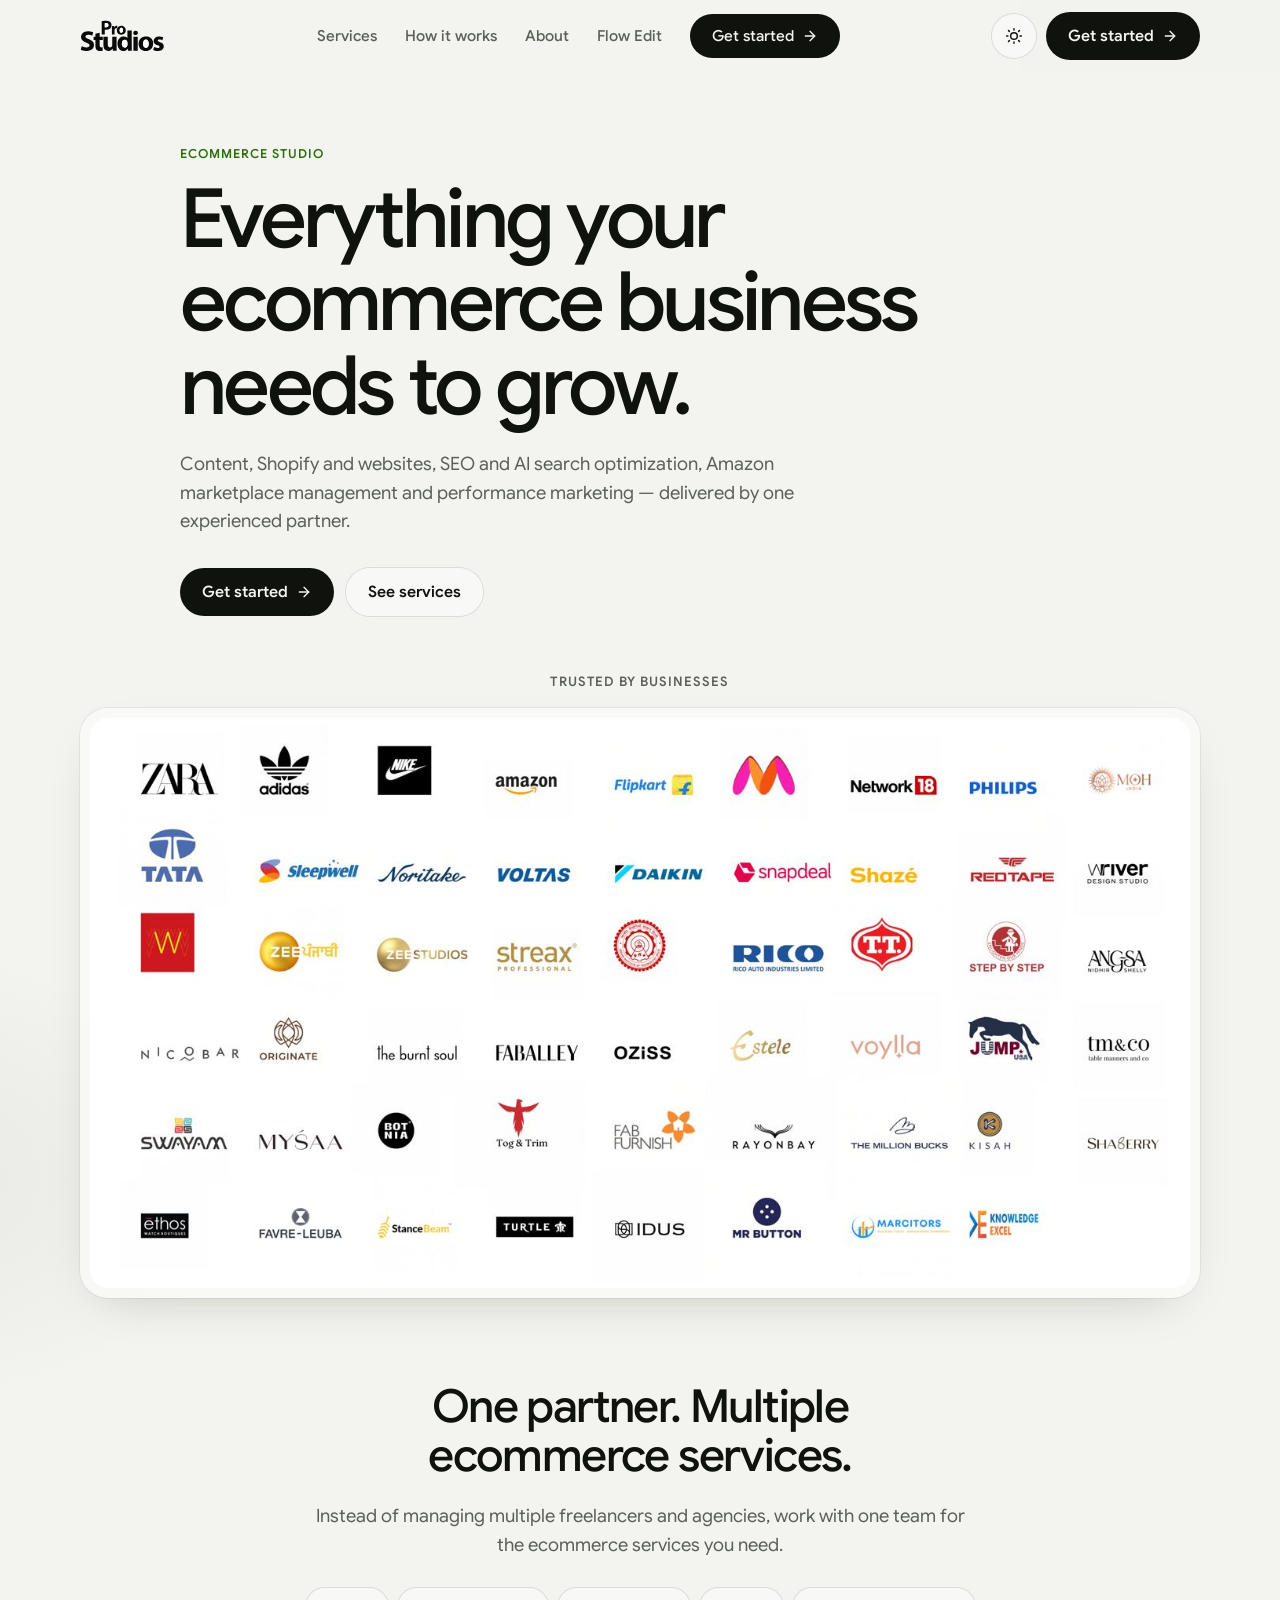
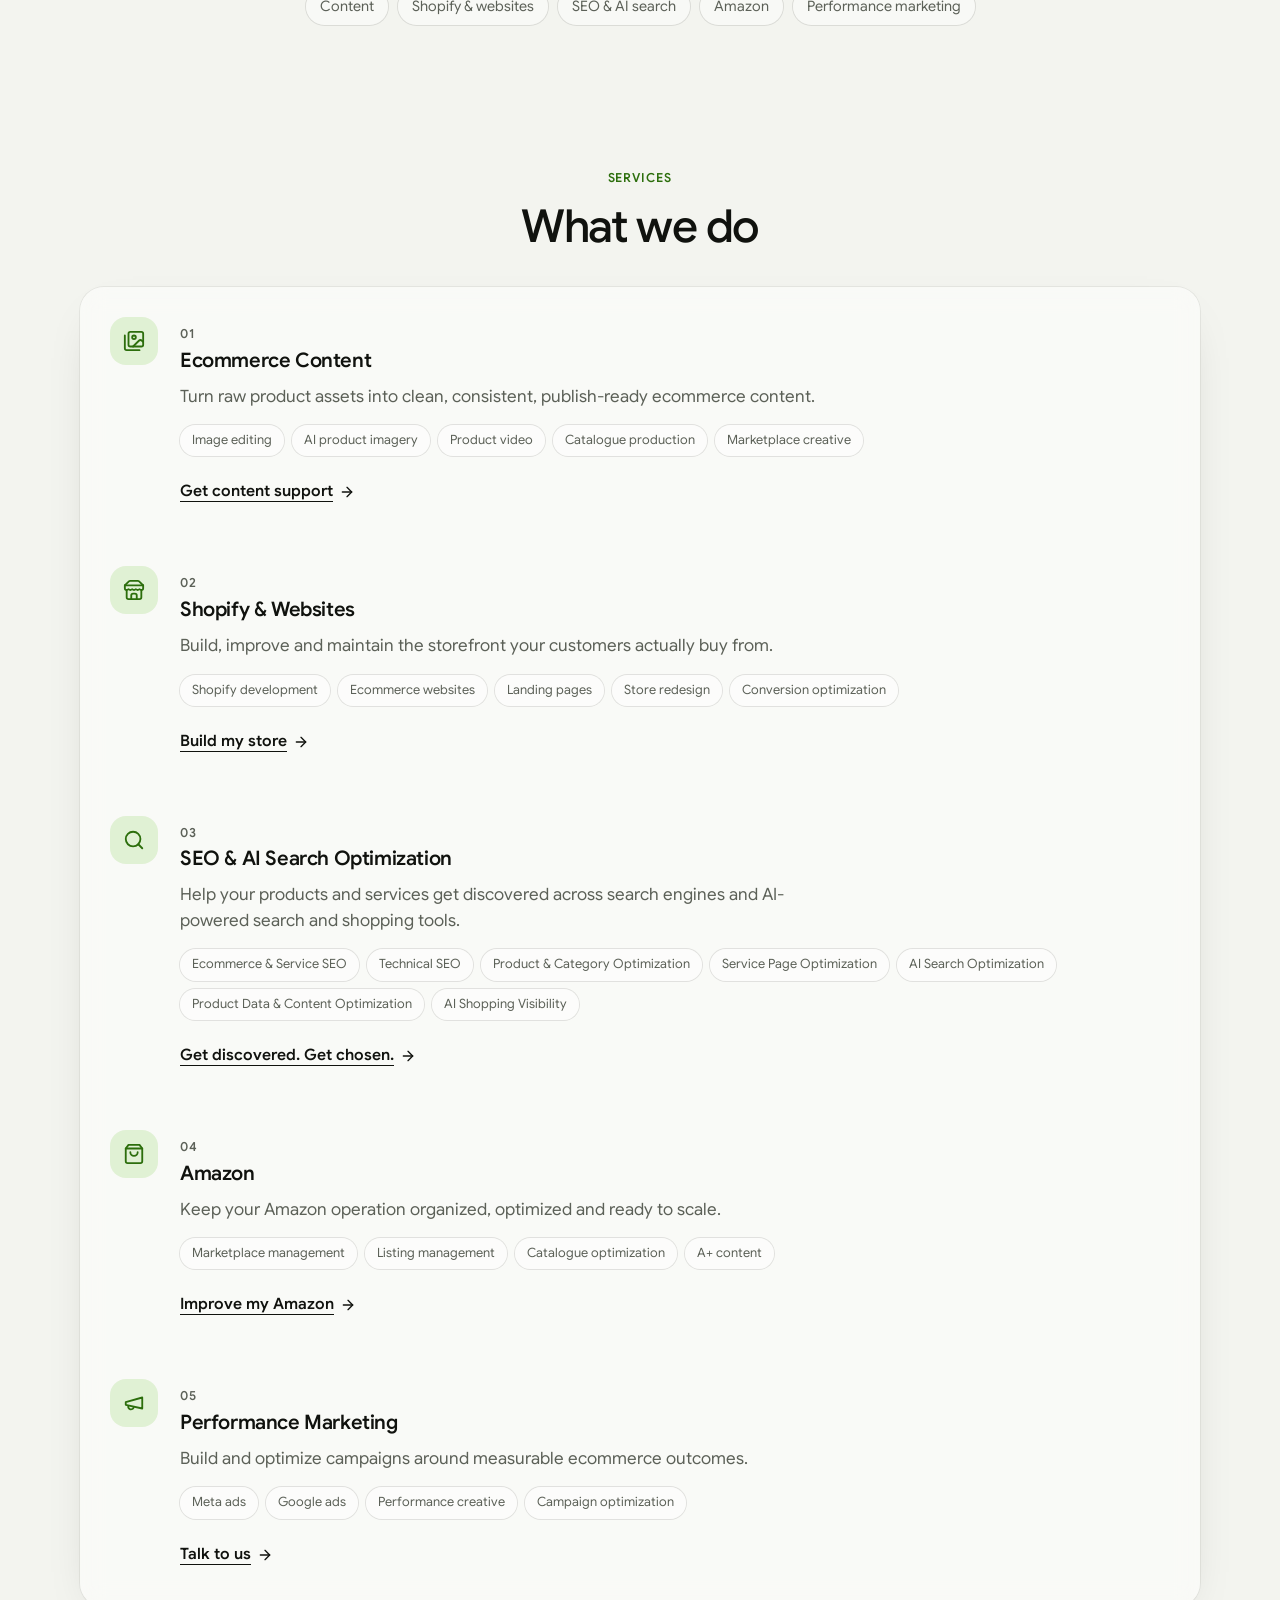
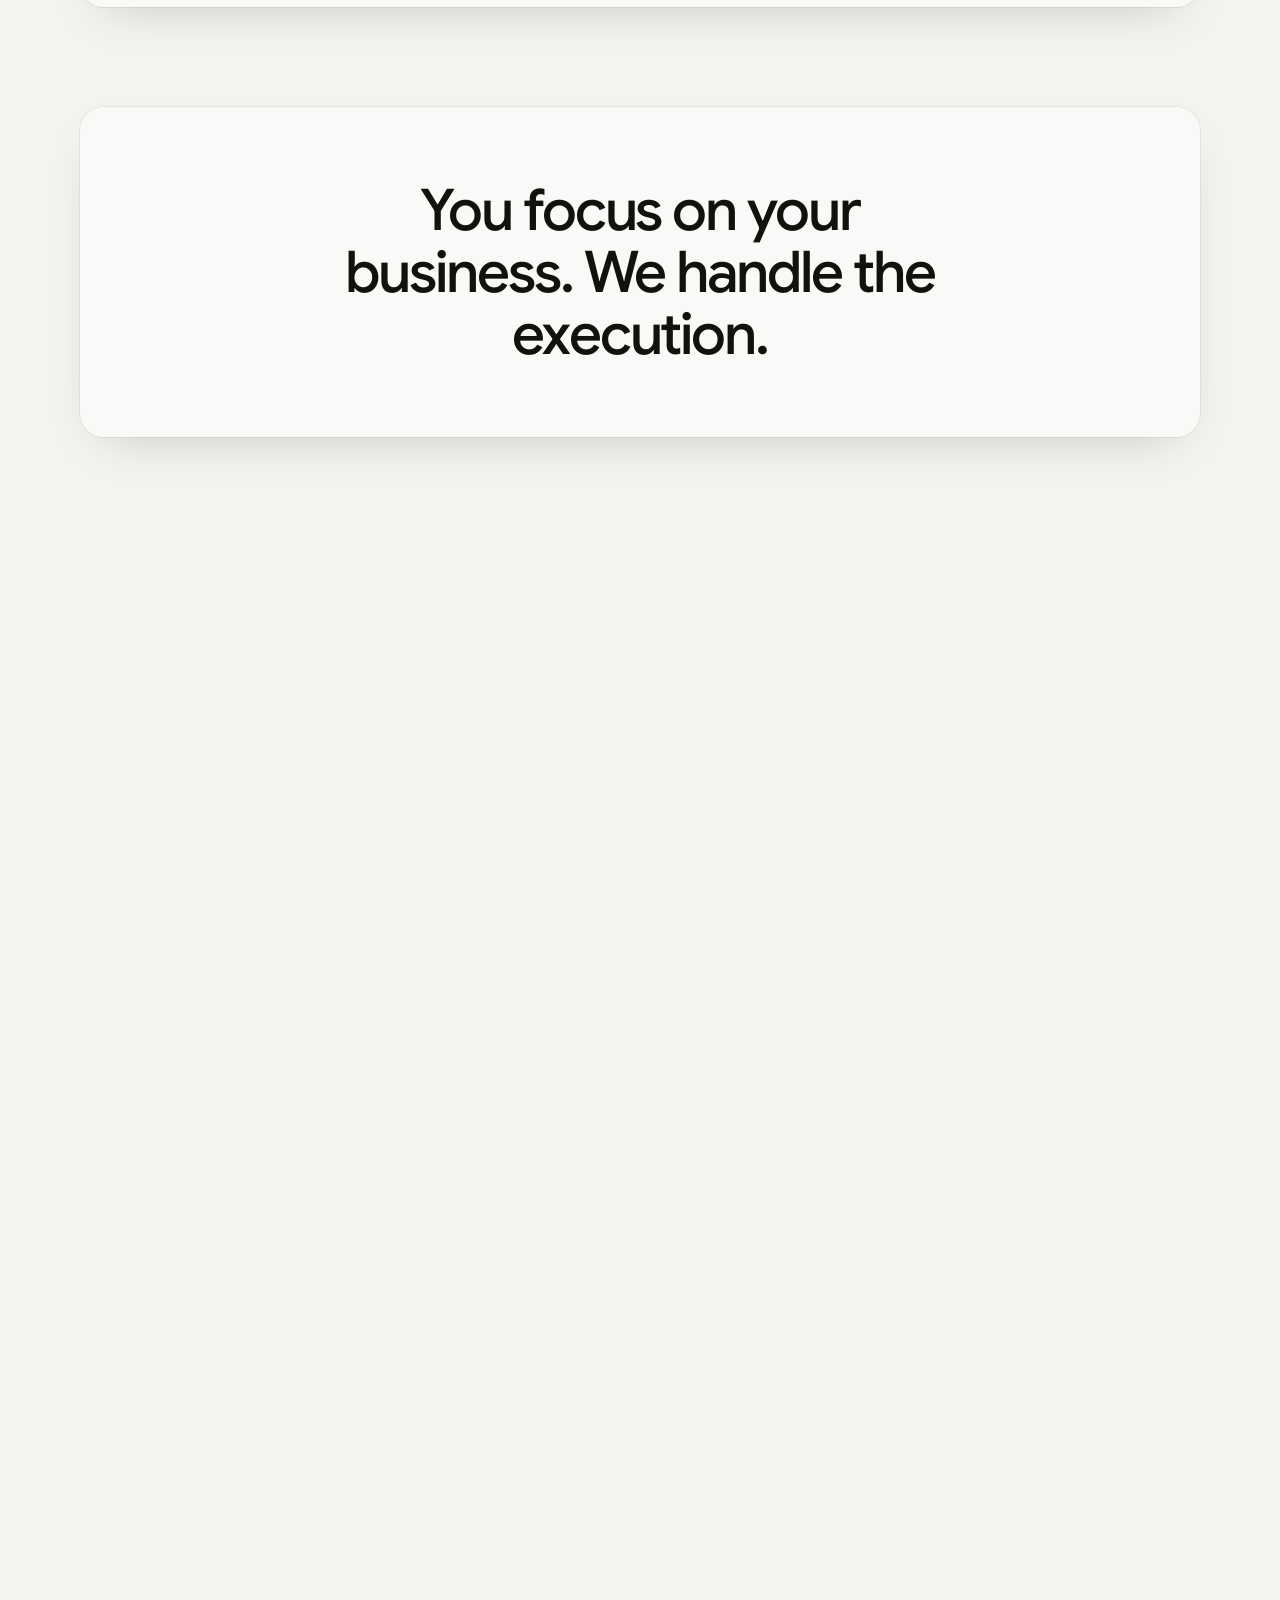
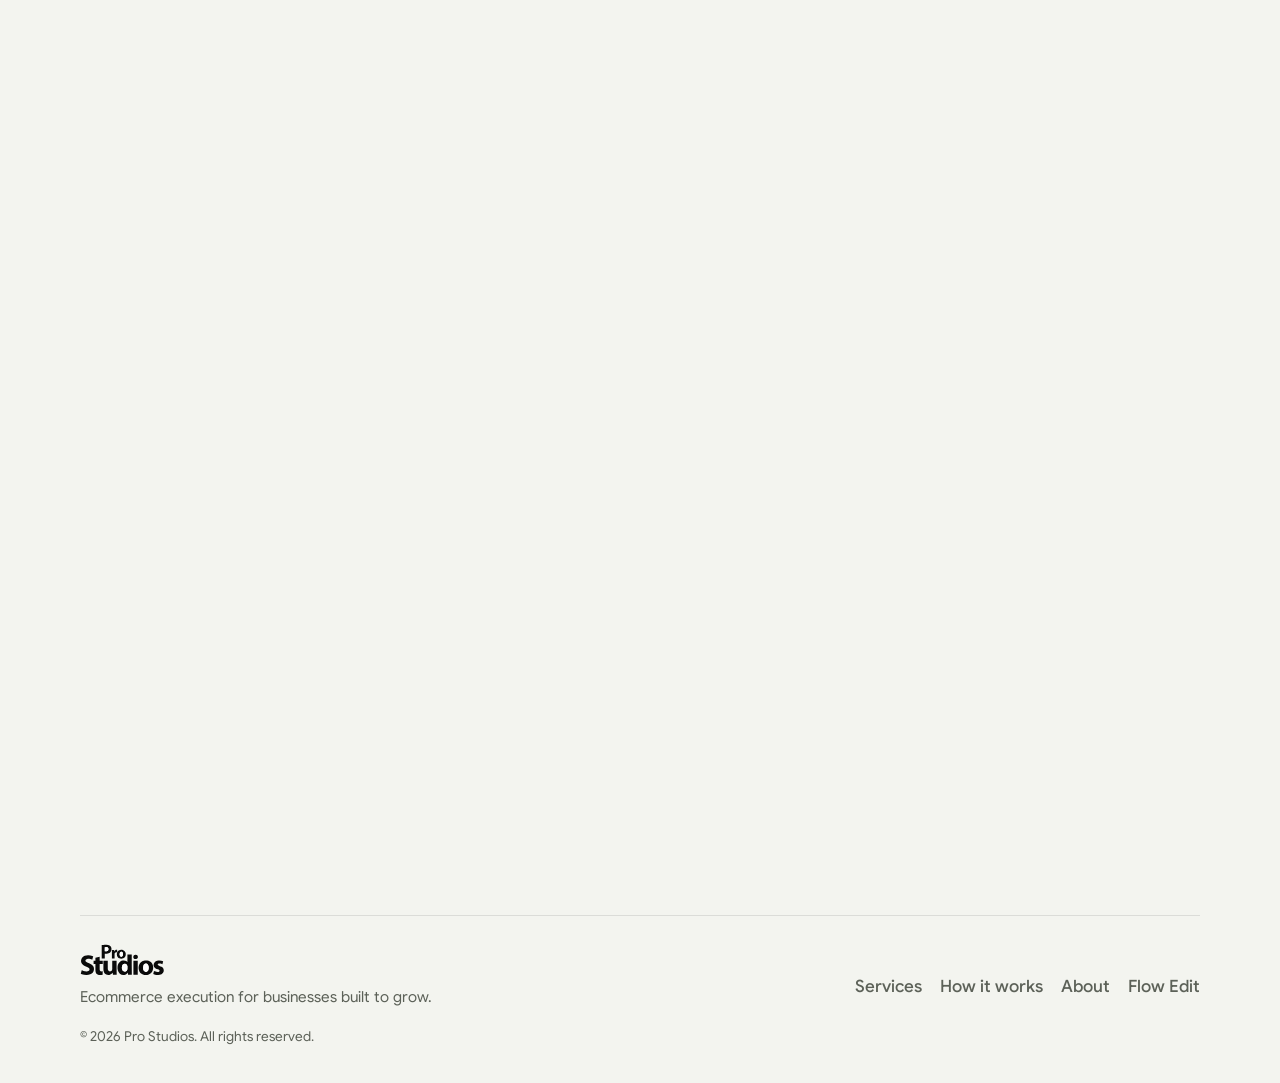
==== commit 72249269: "Embed the preview stylesheet so Hostinger matches the sandbox" ====
--- a/index.html
+++ b/index.html
@@ -1 +1,1905 @@
-<!DOCTYPE html><html lang="en"><head><meta name="twitter:card" content="summary_large_image"><meta property="og:type" content="website"><meta property="og:url" content="https://prostudios.in/"><meta property="og:title" content="Pro Studios"><meta property="og:description" content="Ecommerce content, Shopify development, SEO and AI search optimization, Amazon marketplace management and performance marketing — one team, multiple capabilities."><meta property="og:image" content="https://prostudios.in/share.jpg"><meta property="og:image:secure_url" content="https://prostudios.in/share.jpg"><meta property="og:image:type" content="image/jpeg"><meta property="og:image:width" content="1200"><meta property="og:image:height" content="630"><meta property="og:image:alt" content="Pro Studios"><meta name="twitter:image" content="https://prostudios.in/share.jpg"><meta charSet="utf-8"/><meta name="viewport" content="width=device-width, initial-scale=1, viewport-fit=cover"/><link rel="preload" as="image" href="/logo-prostudios.svg"/><link rel="stylesheet" href="/assets/styles.css" data-precedence="default"/><title>Pro Studios — We help ecommerce businesses grow.</title><meta name="color-scheme" content="light dark"/><meta name="apple-mobile-web-app-title" content="Pro Studios"/><meta name="application-name" content="Pro Studios"/><meta name="description" content="Ecommerce content, Shopify development, SEO and AI search optimization, Amazon marketplace management and performance marketing — one team, multiple capabilities."/><meta name="robots" content="index, follow, max-image-preview:large, max-snippet:-1, max-video-preview:-1"/><meta name="author" content="Pro Studios"/><meta name="theme-color" content="#090a08" media="(prefers-color-scheme: dark)"/><link rel="preload" href="/fonts/google-sans-latin-500.woff2" as="font" type="font/woff2" crossorigin="anonymous"/><link rel="icon" type="image/svg+xml" href="/favicon.svg"/><link rel="icon" type="image/png" sizes="32x32" href="/favicon-32x32.png"/><link rel="icon" type="image/png" sizes="48x48" href="/favicon-48x48.png"/><link rel="icon" type="image/png" sizes="192x192" href="/android-chrome-192x192.png"/><link rel="icon" type="image/png" sizes="512x512" href="/android-chrome-512x512.png"/><link rel="apple-touch-icon" href="/__grok/icon-180.png"/><link rel="apple-touch-icon" sizes="180x180" href="/apple-touch-icon.png"/><script>document.documentElement.classList.add("js");try{var t=localStorage.getItem("pro-theme");if(t==="dark"||t==="light")document.documentElement.setAttribute("data-theme",t);}catch(e){}</script><script type="application/ld+json">{"@context":"https://schema.org","@type":"ProfessionalService","name":"Pro Studios","description":"Ecommerce content, Shopify development, SEO and AI search optimization, Amazon marketplace management and performance marketing — one team, multiple capabilities.","image":"https://prostudios.in/og.jpg","areaServed":["India","United States","United Kingdom","United Arab Emirates"],"knowsAbout":["Ecommerce content production","Shopify development","Search engine optimization","AI search optimization","Amazon marketplace management","Performance marketing"],"makesOffer":[{"@type":"Offer","itemOffered":{"@type":"Service","name":"Ecommerce Content"}},{"@type":"Offer","itemOffered":{"@type":"Service","name":"Shopify & Websites"}},{"@type":"Offer","itemOffered":{"@type":"Service","name":"SEO & AI Search Optimization"}},{"@type":"Offer","itemOffered":{"@type":"Service","name":"Amazon"}},{"@type":"Offer","itemOffered":{"@type":"Service","name":"Performance Marketing"}}]}</script><meta name="apple-mobile-web-app-status-bar-style" content="black"></head><body><!--$--><a class="skip" href="#main">Skip to content</a><div class="progress" id="scroll-progress" aria-hidden="true"></div><header class="site-header"><div class="wrap nav"><a class="brand" href="#main" aria-label="Pro Studios home"><img class="brand-logo " src="/logo-prostudios.svg" alt="Pro Studios" width="110" height="32"/></a><div class="menu-clip"><nav class="nav-links" aria-label="Primary" id="site-nav"><a href="#services">Services</a><a href="#how">How it works</a><a href="#about">About</a><a href="flow.html">Flow Edit</a><a class="btn btn-primary mobile-cta" href="#audit">Get started <svg xmlns="http://www.w3.org/2000/svg" width="24" height="24" viewBox="0 0 24 24" fill="none" stroke="currentColor" stroke-width="2" stroke-linecap="round" stroke-linejoin="round" class="lucide lucide-arrow-right" aria-hidden="true"><path d="M5 12h14"></path><path d="m12 5 7 7-7 7"></path></svg></a></nav></div><button class="scrim" type="button" aria-label="Close menu"></button><div class="nav-actions"><button class="icon-btn theme-btn" type="button" aria-label="Switch color theme"><span class="theme-ico" aria-hidden="true"><svg class="sun" viewBox="0 0 24 24" width="20" height="20" fill="none" stroke="currentColor" stroke-width="1.75" stroke-linecap="round"><circle cx="12" cy="12" r="4"></circle><path d="M12 3.25v1.5M12 19.25v1.5M3.25 12h1.5M19.25 12h1.5M5.4 5.4l1.05 1.05M17.55 17.55l1.05 1.05M18.6 5.4l-1.05 1.05M6.45 17.55l-1.05 1.05"></path></svg><svg class="moon" viewBox="0 0 24 24" width="20" height="20" fill="none" stroke="currentColor" stroke-width="1.75" stroke-linecap="round" stroke-linejoin="round"><path d="M20 14.6A7.8 7.8 0 0 1 9.4 4 6.5 6.5 0 1 0 20 14.6z"></path></svg></span></button><a class="btn btn-primary nav-cta" href="#audit">Get started <svg xmlns="http://www.w3.org/2000/svg" width="24" height="24" viewBox="0 0 24 24" fill="none" stroke="currentColor" stroke-width="2" stroke-linecap="round" stroke-linejoin="round" class="lucide lucide-arrow-right" aria-hidden="true"><path d="M5 12h14"></path><path d="m12 5 7 7-7 7"></path></svg></a><button class="menu-btn" type="button" aria-label="Open menu" aria-expanded="false" aria-controls="site-nav"><svg xmlns="http://www.w3.org/2000/svg" width="20" height="20" viewBox="0 0 24 24" fill="none" stroke="currentColor" stroke-width="2" stroke-linecap="round" stroke-linejoin="round" class="icon-open" aria-hidden="true"><path d="M4 12h16"></path><path d="M4 18h16"></path><path d="M4 6h16"></path></svg><svg class="icon-close" xmlns="http://www.w3.org/2000/svg" width="20" height="20" viewBox="0 0 24 24" fill="none" stroke="currentColor" stroke-width="2" stroke-linecap="round" aria-hidden="true"><path d="M18 6 6 18"></path><path d="m6 6 12 12"></path></svg></button></div></div></header><main id="main"><section class="hero"><div class="wrap hero-copy"><p class="eyebrow">Ecommerce studio</p><h1><span class="word">Everything<!-- --> </span><span class="word">your<!-- --> </span><span class="word">ecommerce<!-- --> </span><span class="word">business<!-- --> </span><span class="word">needs<!-- --> </span><span class="word">to<!-- --> </span><span class="word">grow.<!-- --> </span></h1><p class="lede">Content, Shopify and websites, SEO and AI search optimization, Amazon marketplace management and performance marketing — delivered by one experienced partner.</p><div class="hero-cta"><a class="btn btn-primary" href="#audit">Get started <svg xmlns="http://www.w3.org/2000/svg" width="24" height="24" viewBox="0 0 24 24" fill="none" stroke="currentColor" stroke-width="2" stroke-linecap="round" stroke-linejoin="round" class="lucide lucide-arrow-right" aria-hidden="true"><path d="M5 12h14"></path><path d="m12 5 7 7-7 7"></path></svg></a><a class="btn btn-ghost" href="#services">See services</a></div></div></section><section class="block" aria-labelledby="clients-title" style="padding-top:28px"><div class="wrap"><div class="reveal "><p class="kicker" id="clients-title">Trusted by businesses</p><div class="glass logo-frame"><img src="/clients.jpg" alt="Grid of client brand logos across retail, marketplaces and consumer brands" width="1400" height="726" loading="lazy" decoding="async"/></div></div></div></section><section class="block" style="padding-top:12px"><div class="wrap center"><div class="reveal "><h2>One partner. Multiple ecommerce services.</h2><p class="lede">Instead of managing multiple freelancers and agencies, work with one team for the ecommerce services you need.</p><div class="chips"><span>Content</span><span>Shopify &amp; websites</span><span>SEO &amp; AI search</span><span>Amazon</span><span>Performance marketing</span></div></div></div></section><section class="block" id="services" aria-labelledby="services-title"><div class="wrap"><div class="reveal center"><p class="eyebrow">Services</p><h2 id="services-title">What we do</h2></div><ol class="glass svc-list"><li><div class="reveal "><article class="svc"><div class="svc-ico" aria-hidden="true"><svg xmlns="http://www.w3.org/2000/svg" width="24" height="24" viewBox="0 0 24 24" fill="none" stroke="currentColor" stroke-width="2" stroke-linecap="round" stroke-linejoin="round" class="lucide lucide-images" aria-hidden="true"><path d="M18 22H4a2 2 0 0 1-2-2V6"></path><path d="m22 13-1.296-1.296a2.41 2.41 0 0 0-3.408 0L11 18"></path><circle cx="12" cy="8" r="2"></circle><rect width="16" height="16" x="6" y="2" rx="2"></rect></svg></div><div><p class="num">01</p><h3>Ecommerce Content</h3><p>Turn raw product assets into clean, consistent, publish-ready ecommerce content.</p><div class="tags"><span>Image editing</span><span>AI product imagery</span><span>Product video</span><span>Catalogue production</span><span>Marketplace creative</span></div><a class="btn btn-line" href="#audit"><span>Get content support</span><svg xmlns="http://www.w3.org/2000/svg" width="24" height="24" viewBox="0 0 24 24" fill="none" stroke="currentColor" stroke-width="2" stroke-linecap="round" stroke-linejoin="round" class="lucide lucide-arrow-right" aria-hidden="true"><path d="M5 12h14"></path><path d="m12 5 7 7-7 7"></path></svg></a></div></article></div></li><li><div class="reveal "><article class="svc"><div class="svc-ico" aria-hidden="true"><svg xmlns="http://www.w3.org/2000/svg" width="24" height="24" viewBox="0 0 24 24" fill="none" stroke="currentColor" stroke-width="2" stroke-linecap="round" stroke-linejoin="round" class="lucide lucide-store" aria-hidden="true"><path d="m2 7 4.41-4.41A2 2 0 0 1 7.83 2h8.34a2 2 0 0 1 1.42.59L22 7"></path><path d="M4 12v8a2 2 0 0 0 2 2h12a2 2 0 0 0 2-2v-8"></path><path d="M15 22v-4a2 2 0 0 0-2-2h-2a2 2 0 0 0-2 2v4"></path><path d="M2 7h20"></path><path d="M22 7v3a2 2 0 0 1-2 2a2.7 2.7 0 0 1-1.59-.63.7.7 0 0 0-.82 0A2.7 2.7 0 0 1 16 12a2.7 2.7 0 0 1-1.59-.63.7.7 0 0 0-.82 0A2.7 2.7 0 0 1 12 12a2.7 2.7 0 0 1-1.59-.63.7.7 0 0 0-.82 0A2.7 2.7 0 0 1 8 12a2.7 2.7 0 0 1-1.59-.63.7.7 0 0 0-.82 0A2.7 2.7 0 0 1 4 12a2 2 0 0 1-2-2V7"></path></svg></div><div><p class="num">02</p><h3>Shopify &amp; Websites</h3><p>Build, improve and maintain the storefront your customers actually buy from.</p><div class="tags"><span>Shopify development</span><span>Ecommerce websites</span><span>Landing pages</span><span>Store redesign</span><span>Conversion optimization</span></div><a class="btn btn-line" href="#audit"><span>Build my store</span><svg xmlns="http://www.w3.org/2000/svg" width="24" height="24" viewBox="0 0 24 24" fill="none" stroke="currentColor" stroke-width="2" stroke-linecap="round" stroke-linejoin="round" class="lucide lucide-arrow-right" aria-hidden="true"><path d="M5 12h14"></path><path d="m12 5 7 7-7 7"></path></svg></a></div></article></div></li><li><div class="reveal "><article class="svc"><div class="svc-ico" aria-hidden="true"><svg xmlns="http://www.w3.org/2000/svg" width="24" height="24" viewBox="0 0 24 24" fill="none" stroke="currentColor" stroke-width="2" stroke-linecap="round" stroke-linejoin="round" class="lucide lucide-search" aria-hidden="true"><path d="m21 21-4.34-4.34"></path><circle cx="11" cy="11" r="8"></circle></svg></div><div><p class="num">03</p><h3>SEO &amp; AI Search Optimization</h3><p>Help your products and services get discovered across search engines and AI-powered search and shopping tools.</p><div class="tags"><span>Ecommerce &amp; Service SEO</span><span>Technical SEO</span><span>Product &amp; Category Optimization</span><span>Service Page Optimization</span><span>AI Search Optimization</span><span>Product Data &amp; Content Optimization</span><span>AI Shopping Visibility</span></div><a class="btn btn-line" href="#audit"><span>Get discovered. Get chosen.</span><svg xmlns="http://www.w3.org/2000/svg" width="24" height="24" viewBox="0 0 24 24" fill="none" stroke="currentColor" stroke-width="2" stroke-linecap="round" stroke-linejoin="round" class="lucide lucide-arrow-right" aria-hidden="true"><path d="M5 12h14"></path><path d="m12 5 7 7-7 7"></path></svg></a></div></article></div></li><li><div class="reveal "><article class="svc"><div class="svc-ico" aria-hidden="true"><svg xmlns="http://www.w3.org/2000/svg" width="24" height="24" viewBox="0 0 24 24" fill="none" stroke="currentColor" stroke-width="2" stroke-linecap="round" stroke-linejoin="round" class="lucide lucide-shopping-bag" aria-hidden="true"><path d="M6 2 3 6v14a2 2 0 0 0 2 2h14a2 2 0 0 0 2-2V6l-3-4Z"></path><path d="M3 6h18"></path><path d="M16 10a4 4 0 0 1-8 0"></path></svg></div><div><p class="num">04</p><h3>Amazon</h3><p>Keep your Amazon operation organized, optimized and ready to scale.</p><div class="tags"><span>Marketplace management</span><span>Listing management</span><span>Catalogue optimization</span><span>A+ content</span></div><a class="btn btn-line" href="#audit"><span>Improve my Amazon</span><svg xmlns="http://www.w3.org/2000/svg" width="24" height="24" viewBox="0 0 24 24" fill="none" stroke="currentColor" stroke-width="2" stroke-linecap="round" stroke-linejoin="round" class="lucide lucide-arrow-right" aria-hidden="true"><path d="M5 12h14"></path><path d="m12 5 7 7-7 7"></path></svg></a></div></article></div></li><li><div class="reveal "><article class="svc"><div class="svc-ico" aria-hidden="true"><svg xmlns="http://www.w3.org/2000/svg" width="24" height="24" viewBox="0 0 24 24" fill="none" stroke="currentColor" stroke-width="2" stroke-linecap="round" stroke-linejoin="round" class="lucide lucide-megaphone" aria-hidden="true"><path d="m3 11 18-5v12L3 14v-3z"></path><path d="M11.6 16.8a3 3 0 1 1-5.8-1.6"></path></svg></div><div><p class="num">05</p><h3>Performance Marketing</h3><p>Build and optimize campaigns around measurable ecommerce outcomes.</p><div class="tags"><span>Meta ads</span><span>Google ads</span><span>Performance creative</span><span>Campaign optimization</span></div><a class="btn btn-line" href="#audit"><span>Talk to us</span><svg xmlns="http://www.w3.org/2000/svg" width="24" height="24" viewBox="0 0 24 24" fill="none" stroke="currentColor" stroke-width="2" stroke-linecap="round" stroke-linejoin="round" class="lucide lucide-arrow-right" aria-hidden="true"><path d="M5 12h14"></path><path d="m12 5 7 7-7 7"></path></svg></a></div></article></div></li></ol></div></section><section class="statement" aria-label="How we work with you"><div class="wrap"><div class="reveal "><div class="glass statement-card"><h2>You focus on your business. We handle the execution.</h2></div></div></div></section><section class="block" aria-labelledby="who-title"><div class="wrap"><div class="reveal "><h2 id="who-title">Built for businesses that sell online.</h2></div><div class="grid-4"><div class="reveal "><article class="glass card"><h3>Ecommerce brands</h3><p>Content, stores, SEO and growth.</p></article></div><div class="reveal "><article class="glass card"><h3>Retailers</h3><p>Large catalogues and multiple digital channels.</p></article></div><div class="reveal "><article class="glass card"><h3>Marketplace sellers</h3><p>Amazon operations and ecommerce content.</p></article></div><div class="reveal "><article class="glass card"><h3>Agencies</h3><p>White-label ecommerce production and execution.</p></article></div></div></div></section><section class="block" id="how" aria-labelledby="how-title"><div class="wrap"><div class="reveal "><h2 id="how-title">Simple to start.</h2></div><ol class="grid-3"><li><div class="reveal "><article class="glass card"><p class="step-no">01</p><h3>Tell us what you need</h3><p>Complete the short form.</p></article></div></li><li><div class="reveal "><article class="glass card"><p class="step-no">02</p><h3>We review it</h3><p>We understand your requirements, volume and timeline.</p></article></div></li><li><div class="reveal "><article class="glass card"><p class="step-no">03</p><h3>We get to work</h3><p>We scope the project and begin execution.</p></article></div></li></ol></div></section><section class="block" id="about" aria-labelledby="_R_d6_"><div class="wrap"><div class="reveal "><h2 id="_R_d6_">Why work with Pro Studios?</h2><p class="lede">Ecommerce execution for businesses built to grow — content, storefronts, discovery and demand, under one relationship.</p></div><div class="grid-4"><div class="reveal "><article class="glass card"><h3>One partner</h3><p>Multiple ecommerce capabilities under one relationship.</p></article></div><div class="reveal "><article class="glass card"><h3>Flexible</h3><p>Start with one service or combine several.</p></article></div><div class="reveal "><article class="glass card"><h3>Scalable</h3><p>Increase your execution capacity as your business grows.</p></article></div><div class="reveal "><article class="glass card"><h3>Technology-assisted</h3><p>We use AI and automation where they genuinely improve speed and efficiency.</p></article></div></div></div></section><section class="block" id="audit" aria-labelledby="start-title"><div class="wrap"><div class="glass final"><h2 id="start-title">Let&#x27;s get started.</h2><p class="lede">Tell us what you need and we&#x27;ll get back to you.</p><form class="form" noValidate=""><div class="field"><label for="name">Name</label><input id="name" type="text" autoComplete="name" placeholder="Your name" required="" name="name"/></div><div class="field"><label for="email">Email</label><input id="email" type="email" autoComplete="email" placeholder="you@company.com" required="" name="email"/></div><div class="field"><label for="phone">Phone number</label><input id="phone" type="tel" autoComplete="tel" placeholder="+91 XXXXX XXXXX" required="" name="phone"/></div><div class="field"><label for="website">Website</label><input id="website" type="url" autoComplete="url" placeholder="https://" required="" name="website"/></div><div class="field"><label for="service">Service</label><select id="service" name="service"><option selected="">Ecommerce content</option><option>Shopify &amp; websites</option><option>SEO &amp; AI Search Optimization</option><option>Amazon</option><option>Performance marketing</option><option>Multiple services</option><option>Not sure</option></select></div><div class="field"><label for="budget">Budget</label><select id="budget" name="budget"><option>Under $500/mo</option><option>$500–$2,000/mo</option><option>$2,000–$5,000/mo</option><option>$5,000–$10,000/mo</option><option>$10,000+/mo</option><option selected="">Not sure</option></select></div><div class="field wide"><label for="country">Country</label><select id="country" name="country"><option selected="">India</option><option>United States</option><option>United Kingdom</option><option>UAE</option><option>Other</option></select></div><div class="form-actions"><button class="btn btn-primary" type="submit">Get started<!-- --> <svg xmlns="http://www.w3.org/2000/svg" width="24" height="24" viewBox="0 0 24 24" fill="none" stroke="currentColor" stroke-width="2" stroke-linecap="round" stroke-linejoin="round" class="lucide lucide-arrow-right" aria-hidden="true"><path d="M5 12h14"></path><path d="m12 5 7 7-7 7"></path></svg></button><p class="fine">Takes less than a minute.</p></div></form><p class="form-error" id="form-error" hidden></p><p class="form-ok" id="form-ok" hidden>Received. We'll be in touch.</p></div></div></section></main><footer class="site-footer"><div class="wrap"><div class="foot"><div><img class="brand-logo " src="/logo-prostudios.svg" alt="Pro Studios" width="110" height="32"/><p>Ecommerce execution for businesses built to grow.</p></div><nav class="foot-links" aria-label="Footer"><a href="#services">Services</a><a href="#how">How it works</a><a href="#about">About</a><a href="flow.html">Flow Edit</a></nav></div><p class="copy">© <!-- -->2026<!-- --> Pro Studios. All rights reserved.</p></div></footer><!--/$--><script src="/site.js" defer></script></body></html>+<!DOCTYPE html><html lang="en"><head><style>
+/*! tailwindcss v4.3.3 | MIT License | https://tailwindcss.com */
+@layer properties;
+@layer theme, base, components, utilities;
+@layer theme {
+  :root, :host {
+    --font-sans: -apple-system, BlinkMacSystemFont, "Segoe UI", Roboto, "Helvetica Neue",
+      "Noto Sans", Arial, sans-serif, "Apple Color Emoji", "Segoe UI Emoji",
+      "Segoe UI Symbol", "Noto Color Emoji";
+    --font-mono: ui-monospace, SFMono-Regular, Menlo, Monaco, Consolas, "Liberation Mono",
+      "Courier New", monospace;
+    --color-red-500: oklch(63.7% 0.237 25.331);
+    --color-zinc-50: oklch(98.5% 0 none);
+    --color-zinc-400: oklch(70.5% 0.015 286.067);
+    --color-zinc-500: oklch(55.2% 0.016 285.938);
+    --color-zinc-900: oklch(21% 0.006 285.885);
+    --color-zinc-950: oklch(14.1% 0.005 285.823);
+    --color-neutral-100: oklch(97% 0 none);
+    --color-neutral-300: oklch(87% 0 none);
+    --color-neutral-500: oklch(55.6% 0 none);
+    --color-neutral-700: oklch(37.1% 0 none);
+    --color-neutral-900: oklch(20.5% 0 none);
+    --color-black: #000;
+    --color-white: #fff;
+    --spacing: 0.25rem;
+    --container-sm: 24rem;
+    --container-md: 28rem;
+    --text-xs: 0.75rem;
+    --text-sm: 0.875rem;
+    --text-sm--line-height: calc(1.25 / 0.875);
+    --text-base: 1rem;
+    --text-lg: 1.125rem;
+    --text-lg--line-height: calc(1.75 / 1.125);
+    --text-xl: 1.25rem;
+    --text-xl--line-height: calc(1.75 / 1.25);
+    --text-2xl: 1.5rem;
+    --text-3xl: 1.875rem;
+    --font-weight-medium: 500;
+    --font-weight-semibold: 600;
+    --tracking-tight: -0.025em;
+    --leading-tight: 1.25;
+    --leading-snug: 1.375;
+    --leading-normal: 1.5;
+    --radius-xs: 0.125rem;
+    --radius-sm: 0.25rem;
+    --radius-md: 0.375rem;
+    --radius-lg: 0.5rem;
+    --radius-xl: 0.75rem;
+    --radius-2xl: 1rem;
+    --ease-out: cubic-bezier(0, 0, 0.2, 1);
+    --ease-in-out: cubic-bezier(0.4, 0, 0.2, 1);
+    --animate-pulse: pulse 2s cubic-bezier(0.4, 0, 0.6, 1) infinite;
+    --default-transition-duration: 150ms;
+    --default-transition-timing-function: cubic-bezier(0.4, 0, 0.2, 1);
+    --default-font-family: var(--font-sans);
+    --default-mono-font-family: var(--font-mono);
+  }
+}
+@layer base {
+  *, ::after, ::before, ::backdrop, ::file-selector-button {
+    box-sizing: border-box;
+    margin: 0;
+    padding: 0;
+    border: 0 solid;
+  }
+  html, :host {
+    line-height: 1.5;
+    -webkit-text-size-adjust: 100%;
+    tab-size: 4;
+    font-family: var(--default-font-family, -apple-system, BlinkMacSystemFont, "Segoe UI", Roboto, "Helvetica Neue", "Noto Sans", Arial, sans-serif, "Apple Color Emoji", "Segoe UI Emoji", "Segoe UI Symbol", "Noto Color Emoji");
+    font-feature-settings: var(--default-font-feature-settings, normal);
+    font-variation-settings: var(--default-font-variation-settings, normal);
+    -webkit-tap-highlight-color: transparent;
+  }
+  hr {
+    height: 0;
+    color: inherit;
+    border-top-width: 1px;
+  }
+  abbr:where([title]) {
+    -webkit-text-decoration: underline dotted;
+    text-decoration: underline dotted;
+  }
+  h1, h2, h3, h4, h5, h6 {
+    font-size: inherit;
+    font-weight: inherit;
+  }
+  a {
+    color: inherit;
+    -webkit-text-decoration: inherit;
+    text-decoration: inherit;
+  }
+  b, strong {
+    font-weight: bolder;
+  }
+  code, kbd, samp, pre {
+    font-family: var(--default-mono-font-family, ui-monospace, SFMono-Regular, Menlo, Monaco, Consolas, "Liberation Mono", "Courier New", monospace);
+    font-feature-settings: var(--default-mono-font-feature-settings, normal);
+    font-variation-settings: var(--default-mono-font-variation-settings, normal);
+    font-size: 1em;
+  }
+  small {
+    font-size: 80%;
+  }
+  sub, sup {
+    font-size: 75%;
+    line-height: 0;
+    position: relative;
+    vertical-align: baseline;
+  }
+  sub {
+    bottom: -0.25em;
+  }
+  sup {
+    top: -0.5em;
+  }
+  table {
+    text-indent: 0;
+    border-color: inherit;
+    border-collapse: collapse;
+  }
+  :-moz-focusring:where(:not(iframe)) {
+    outline: auto;
+  }
+  progress {
+    vertical-align: baseline;
+  }
+  summary {
+    display: list-item;
+  }
+  ol, ul, menu {
+    list-style: none;
+  }
+  img, svg, video, canvas, audio, iframe, embed, object {
+    display: block;
+    vertical-align: middle;
+  }
+  img, video {
+    max-width: 100%;
+    height: auto;
+  }
+  button, input, select, optgroup, textarea, ::file-selector-button {
+    font: inherit;
+    font-feature-settings: inherit;
+    font-variation-settings: inherit;
+    letter-spacing: inherit;
+    color: inherit;
+    border-radius: 0;
+    background-color: transparent;
+    opacity: 1;
+  }
+  :where(select:is([multiple], [size])) optgroup {
+    font-weight: bolder;
+  }
+  :where(select:is([multiple], [size])) optgroup option {
+    padding-inline-start: 20px;
+  }
+  ::file-selector-button {
+    margin-inline-end: 4px;
+  }
+  ::placeholder {
+    opacity: 1;
+  }
+  @supports (not (-webkit-appearance: -apple-pay-button))  or (contain-intrinsic-size: 1px) {
+    ::placeholder {
+      color: currentcolor;
+      @supports (color: color-mix(in lab, red, red)) {
+        color: color-mix(in oklab, currentcolor 50%, transparent);
+      }
+    }
+  }
+  textarea {
+    resize: vertical;
+  }
+  ::-webkit-search-decoration {
+    -webkit-appearance: none;
+  }
+  ::-webkit-date-and-time-value {
+    min-height: 1lh;
+    text-align: inherit;
+  }
+  ::-webkit-datetime-edit {
+    display: inline-flex;
+  }
+  ::-webkit-datetime-edit-fields-wrapper {
+    padding: 0;
+  }
+  ::-webkit-datetime-edit, ::-webkit-datetime-edit-year-field, ::-webkit-datetime-edit-month-field, ::-webkit-datetime-edit-day-field, ::-webkit-datetime-edit-hour-field, ::-webkit-datetime-edit-minute-field, ::-webkit-datetime-edit-second-field, ::-webkit-datetime-edit-millisecond-field, ::-webkit-datetime-edit-meridiem-field {
+    padding-block: 0;
+  }
+  ::-webkit-calendar-picker-indicator {
+    line-height: 1;
+  }
+  :-moz-ui-invalid {
+    box-shadow: none;
+  }
+  button, input:where([type="button"], [type="reset"], [type="submit"]), ::file-selector-button {
+    appearance: button;
+  }
+  ::-webkit-inner-spin-button, ::-webkit-outer-spin-button {
+    height: auto;
+  }
+  [hidden]:where(:not([hidden="until-found"])) {
+    display: none !important;
+  }
+}
+@layer utilities {
+  .collapse {
+    visibility: collapse;
+  }
+  .invisible {
+    visibility: hidden;
+  }
+  .visible {
+    visibility: visible;
+  }
+  .absolute {
+    position: absolute;
+  }
+  .fixed {
+    position: fixed;
+  }
+  .relative {
+    position: relative;
+  }
+  .static {
+    position: static;
+  }
+  .sticky {
+    position: sticky;
+  }
+  .inset-0 {
+    inset: 0px;
+  }
+  .right-1 {
+    right: var(--spacing);
+  }
+  .right-2 {
+    right: calc(var(--spacing) * 2);
+  }
+  .right-3 {
+    right: calc(var(--spacing) * 3);
+  }
+  .right-4 {
+    right: calc(var(--spacing) * 4);
+  }
+  .left-1 {
+    left: var(--spacing);
+  }
+  .left-2 {
+    left: calc(var(--spacing) * 2);
+  }
+  .left-3 {
+    left: calc(var(--spacing) * 3);
+  }
+  .left-4 {
+    left: calc(var(--spacing) * 4);
+  }
+  .container {
+    width: 100%;
+    @media (width >= 40rem) {
+      max-width: 40rem;
+    }
+    @media (width >= 48rem) {
+      max-width: 48rem;
+    }
+    @media (width >= 64rem) {
+      max-width: 64rem;
+    }
+    @media (width >= 80rem) {
+      max-width: 80rem;
+    }
+    @media (width >= 96rem) {
+      max-width: 96rem;
+    }
+  }
+  .ml-px {
+    margin-left: 1px;
+  }
+  .block {
+    display: block;
+  }
+  .contents {
+    display: contents;
+  }
+  .flex {
+    display: flex;
+  }
+  .grid {
+    display: grid;
+  }
+  .hidden {
+    display: none;
+  }
+  .inline {
+    display: inline;
+  }
+  .table {
+    display: table;
+  }
+  .size-5 {
+    width: calc(var(--spacing) * 5);
+    height: calc(var(--spacing) * 5);
+  }
+  .size-10 {
+    width: calc(var(--spacing) * 10);
+    height: calc(var(--spacing) * 10);
+  }
+  .h-8 {
+    height: calc(var(--spacing) * 8);
+  }
+  .min-h-screen {
+    min-height: 100vh;
+  }
+  .w-8 {
+    width: calc(var(--spacing) * 8);
+  }
+  .w-full {
+    width: 100%;
+  }
+  .max-w-md {
+    max-width: var(--container-md);
+  }
+  .max-w-sm {
+    max-width: var(--container-sm);
+  }
+  .shrink {
+    flex-shrink: 1;
+  }
+  .grow {
+    flex-grow: 1;
+  }
+  .scale-100 {
+    --tw-scale-x: 100%;
+    --tw-scale-y: 100%;
+    --tw-scale-z: 100%;
+    scale: var(--tw-scale-x) var(--tw-scale-y);
+  }
+  .scale-\[0\.25\] {
+    scale: 0.25;
+  }
+  .transform {
+    transform: var(--tw-rotate-x,) var(--tw-rotate-y,) var(--tw-rotate-z,) var(--tw-skew-x,) var(--tw-skew-y,);
+  }
+  .animate-pulse {
+    animation: var(--animate-pulse);
+  }
+  .cursor-pointer {
+    cursor: pointer;
+  }
+  .resize {
+    resize: both;
+  }
+  .flex-col {
+    flex-direction: column;
+  }
+  .place-items-center {
+    place-items: center;
+  }
+  .items-center {
+    align-items: center;
+  }
+  .justify-center {
+    justify-content: center;
+  }
+  .gap-2 {
+    gap: calc(var(--spacing) * 2);
+  }
+  .gap-3 {
+    gap: calc(var(--spacing) * 3);
+  }
+  :where(.space-y-3 > :not(:last-child)) {
+    --tw-space-y-reverse: 0;
+    margin-block-start: calc(calc(var(--spacing) * 3) * var(--tw-space-y-reverse));
+    margin-block-end: calc(calc(var(--spacing) * 3) * calc(1 - var(--tw-space-y-reverse)));
+  }
+  .truncate {
+    overflow: hidden;
+    text-overflow: ellipsis;
+    white-space: nowrap;
+  }
+  .rounded {
+    border-radius: 0.25rem;
+  }
+  .rounded-2xl {
+    border-radius: var(--radius-2xl);
+  }
+  .rounded-full {
+    border-radius: calc(infinity * 1px);
+  }
+  .rounded-lg {
+    border-radius: var(--radius-lg);
+  }
+  .rounded-md {
+    border-radius: var(--radius-md);
+  }
+  .rounded-xl {
+    border-radius: var(--radius-xl);
+  }
+  .border {
+    border-style: var(--tw-border-style);
+    border-width: 1px;
+  }
+  .border-t {
+    border-top-style: var(--tw-border-style);
+    border-top-width: 1px;
+  }
+  .border-b {
+    border-bottom-style: var(--tw-border-style);
+    border-bottom-width: 1px;
+  }
+  .border-neutral-300 {
+    border-color: var(--color-neutral-300);
+  }
+  .bg-black {
+    background-color: var(--color-black);
+  }
+  .bg-black\/10 {
+    background-color: color-mix(in srgb, #000 10%, transparent);
+    @supports (color: color-mix(in lab, red, red)) {
+      background-color: color-mix(in oklab, var(--color-black) 10%, transparent);
+    }
+  }
+  .bg-zinc-50 {
+    background-color: var(--color-zinc-50);
+  }
+  .object-cover {
+    object-fit: cover;
+  }
+  .p-2 {
+    padding: calc(var(--spacing) * 2);
+  }
+  .p-6 {
+    padding: calc(var(--spacing) * 6);
+  }
+  .p-8 {
+    padding: calc(var(--spacing) * 8);
+  }
+  .p-\[16px\] {
+    padding: 16px;
+  }
+  .px-4 {
+    padding-inline: calc(var(--spacing) * 4);
+  }
+  .px-6 {
+    padding-inline: calc(var(--spacing) * 6);
+  }
+  .py-2 {
+    padding-block: calc(var(--spacing) * 2);
+  }
+  .pr-3\.5 {
+    padding-right: calc(var(--spacing) * 3.5);
+  }
+  .pl-4 {
+    padding-left: calc(var(--spacing) * 4);
+  }
+  .text-center {
+    text-align: center;
+  }
+  .text-lg {
+    font-size: var(--text-lg);
+    line-height: var(--tw-leading, var(--text-lg--line-height));
+  }
+  .text-sm {
+    font-size: var(--text-sm);
+    line-height: var(--tw-leading, var(--text-sm--line-height));
+  }
+  .text-xl {
+    font-size: var(--text-xl);
+    line-height: var(--tw-leading, var(--text-xl--line-height));
+  }
+  .text-\[13px\] {
+    font-size: 13px;
+  }
+  .font-medium {
+    --tw-font-weight: var(--font-weight-medium);
+    font-weight: var(--font-weight-medium);
+  }
+  .font-semibold {
+    --tw-font-weight: var(--font-weight-semibold);
+    font-weight: var(--font-weight-semibold);
+  }
+  .text-balance {
+    text-wrap: balance;
+  }
+  .text-wrap {
+    text-wrap: wrap;
+  }
+  .break-words {
+    overflow-wrap: break-word;
+  }
+  .text-neutral-500 {
+    color: var(--color-neutral-500);
+  }
+  .text-red-500 {
+    color: var(--color-red-500);
+  }
+  .text-white {
+    color: var(--color-white);
+  }
+  .text-zinc-500 {
+    color: var(--color-zinc-500);
+  }
+  .text-zinc-900 {
+    color: var(--color-zinc-900);
+  }
+  .tabular-nums {
+    --tw-numeric-spacing: tabular-nums;
+    font-variant-numeric: var(--tw-ordinal,) var(--tw-slashed-zero,) var(--tw-numeric-figure,) var(--tw-numeric-spacing,) var(--tw-numeric-fraction,);
+  }
+  .underline-offset-4 {
+    text-underline-offset: 4px;
+  }
+  .antialiased {
+    -webkit-font-smoothing: antialiased;
+    -moz-osx-font-smoothing: grayscale;
+  }
+  .opacity-0 {
+    opacity: 0%;
+  }
+  .opacity-70 {
+    opacity: 70%;
+  }
+  .opacity-100 {
+    opacity: 100%;
+  }
+  .shadow {
+    --tw-shadow: 0 1px 3px 0 var(--tw-shadow-color, rgb(0 0 0 / 0.1)), 0 1px 2px -1px var(--tw-shadow-color, rgb(0 0 0 / 0.1));
+    box-shadow: var(--tw-inset-shadow), var(--tw-inset-ring-shadow), var(--tw-ring-offset-shadow), var(--tw-ring-shadow), var(--tw-shadow);
+  }
+  .ring {
+    --tw-ring-shadow: var(--tw-ring-inset,) 0 0 0 calc(1px + var(--tw-ring-offset-width)) var(--tw-ring-color, currentcolor);
+    box-shadow: var(--tw-inset-shadow), var(--tw-inset-ring-shadow), var(--tw-ring-offset-shadow), var(--tw-ring-shadow), var(--tw-shadow);
+  }
+  .outline {
+    outline-style: var(--tw-outline-style);
+    outline-width: 1px;
+  }
+  .outline-1 {
+    outline-style: var(--tw-outline-style);
+    outline-width: 1px;
+  }
+  .-outline-offset-1 {
+    outline-offset: calc(1px * -1);
+  }
+  .outline-black\/10 {
+    outline-color: color-mix(in srgb, #000 10%, transparent);
+    @supports (color: color-mix(in lab, red, red)) {
+      outline-color: color-mix(in oklab, var(--color-black) 10%, transparent);
+    }
+  }
+  .blur {
+    --tw-blur: blur(8px);
+    filter: var(--tw-blur,) var(--tw-brightness,) var(--tw-contrast,) var(--tw-grayscale,) var(--tw-hue-rotate,) var(--tw-invert,) var(--tw-saturate,) var(--tw-sepia,) var(--tw-drop-shadow,);
+  }
+  .blur-\[4px\] {
+    --tw-blur: blur(4px);
+    filter: var(--tw-blur,) var(--tw-brightness,) var(--tw-contrast,) var(--tw-grayscale,) var(--tw-hue-rotate,) var(--tw-invert,) var(--tw-saturate,) var(--tw-sepia,) var(--tw-drop-shadow,);
+  }
+  .blur-none {
+    --tw-blur:  ;
+    filter: var(--tw-blur,) var(--tw-brightness,) var(--tw-contrast,) var(--tw-grayscale,) var(--tw-hue-rotate,) var(--tw-invert,) var(--tw-saturate,) var(--tw-sepia,) var(--tw-drop-shadow,);
+  }
+  .grayscale {
+    --tw-grayscale: grayscale(100%);
+    filter: var(--tw-blur,) var(--tw-brightness,) var(--tw-contrast,) var(--tw-grayscale,) var(--tw-hue-rotate,) var(--tw-invert,) var(--tw-saturate,) var(--tw-sepia,) var(--tw-drop-shadow,);
+  }
+  .invert {
+    --tw-invert: invert(100%);
+    filter: var(--tw-blur,) var(--tw-brightness,) var(--tw-contrast,) var(--tw-grayscale,) var(--tw-hue-rotate,) var(--tw-invert,) var(--tw-saturate,) var(--tw-sepia,) var(--tw-drop-shadow,);
+  }
+  .sepia {
+    --tw-sepia: sepia(100%);
+    filter: var(--tw-blur,) var(--tw-brightness,) var(--tw-contrast,) var(--tw-grayscale,) var(--tw-hue-rotate,) var(--tw-invert,) var(--tw-saturate,) var(--tw-sepia,) var(--tw-drop-shadow,);
+  }
+  .filter {
+    filter: var(--tw-blur,) var(--tw-brightness,) var(--tw-contrast,) var(--tw-grayscale,) var(--tw-hue-rotate,) var(--tw-invert,) var(--tw-saturate,) var(--tw-sepia,) var(--tw-drop-shadow,);
+  }
+  .transition {
+    transition-property: color, background-color, border-color, outline-color, text-decoration-color, fill, stroke, --tw-gradient-from, --tw-gradient-via, --tw-gradient-to, opacity, box-shadow, transform, translate, scale, rotate, filter, -webkit-backdrop-filter, backdrop-filter, display, content-visibility, overlay, pointer-events;
+    transition-timing-function: var(--tw-ease, var(--default-transition-timing-function));
+    transition-duration: var(--tw-duration, var(--default-transition-duration));
+  }
+  .transition-\[box-shadow\] {
+    transition-property: box-shadow;
+    transition-timing-function: var(--tw-ease, var(--default-transition-timing-function));
+    transition-duration: var(--tw-duration, var(--default-transition-duration));
+  }
+  .transition-\[opacity\,filter\,scale\] {
+    transition-property: opacity,filter,scale;
+    transition-timing-function: var(--tw-ease, var(--default-transition-timing-function));
+    transition-duration: var(--tw-duration, var(--default-transition-duration));
+  }
+  .transition-\[scale\,background-color\] {
+    transition-property: scale,background-color;
+    transition-timing-function: var(--tw-ease, var(--default-transition-timing-function));
+    transition-duration: var(--tw-duration, var(--default-transition-duration));
+  }
+  .transition-\[scale\,opacity\,filter\] {
+    transition-property: scale,opacity,filter;
+    transition-timing-function: var(--tw-ease, var(--default-transition-timing-function));
+    transition-duration: var(--tw-duration, var(--default-transition-duration));
+  }
+  .transition-transform {
+    transition-property: transform, translate, scale, rotate;
+    transition-timing-function: var(--tw-ease, var(--default-transition-timing-function));
+    transition-duration: var(--tw-duration, var(--default-transition-duration));
+  }
+  .duration-150 {
+    --tw-duration: 150ms;
+    transition-duration: 150ms;
+  }
+  .duration-300 {
+    --tw-duration: 300ms;
+    transition-duration: 300ms;
+  }
+  .ease-\[cubic-bezier\(0\.2\,0\,0\,1\)\] {
+    --tw-ease: cubic-bezier(0.2,0,0,1);
+    transition-timing-function: cubic-bezier(0.2,0,0,1);
+  }
+  .ease-out {
+    --tw-ease: var(--ease-out);
+    transition-timing-function: var(--ease-out);
+  }
+  .after\:absolute::after {
+    content: var(--tw-content);
+    position: absolute;
+  }
+  .after\:top-1\/2::after {
+    content: var(--tw-content);
+    top: calc(1 / 2 * 100%);
+  }
+  .after\:left-1\/2::after {
+    content: var(--tw-content);
+    left: calc(1 / 2 * 100%);
+  }
+  .after\:size-10::after {
+    content: var(--tw-content);
+    width: calc(var(--spacing) * 10);
+    height: calc(var(--spacing) * 10);
+  }
+  .after\:-translate-1\/2::after {
+    content: var(--tw-content);
+    --tw-translate-x: calc(calc(1 / 2 * 100%) * -1);
+    --tw-translate-y: calc(calc(1 / 2 * 100%) * -1);
+    translate: var(--tw-translate-x) var(--tw-translate-y);
+  }
+  @media (hover: hover) {
+    .hover\:bg-neutral-100:hover {
+      background-color: var(--color-neutral-100);
+    }
+    .hover\:underline:hover {
+      text-decoration-line: underline;
+    }
+  }
+  .active\:scale-\[0\.96\]:active {
+    scale: 0.96;
+  }
+  .active\:not-disabled\:scale-\[0\.96\]:active:not(:disabled) {
+    scale: 0.96;
+  }
+  .disabled\:cursor-wait:disabled {
+    cursor: wait;
+  }
+  .disabled\:no-underline:disabled {
+    text-decoration-line: none;
+  }
+  @media (prefers-color-scheme: dark) {
+    .dark\:border-neutral-700 {
+      border-color: var(--color-neutral-700);
+    }
+    .dark\:bg-white\/20 {
+      background-color: color-mix(in srgb, #fff 20%, transparent);
+    }
+    @supports (color: color-mix(in lab, red, red)) {
+      .dark\:bg-white\/20 {
+        background-color: color-mix(in oklab, var(--color-white) 20%, transparent);
+      }
+    }
+    .dark\:bg-zinc-950 {
+      background-color: var(--color-zinc-950);
+    }
+    .dark\:text-zinc-50 {
+      color: var(--color-zinc-50);
+    }
+    .dark\:text-zinc-400 {
+      color: var(--color-zinc-400);
+    }
+    .dark\:outline-white\/10 {
+      outline-color: color-mix(in srgb, #fff 10%, transparent);
+    }
+    @supports (color: color-mix(in lab, red, red)) {
+      .dark\:outline-white\/10 {
+        outline-color: color-mix(in oklab, var(--color-white) 10%, transparent);
+      }
+    }
+    @media (hover: hover) {
+      .dark\:hover\:bg-neutral-900:hover {
+        background-color: var(--color-neutral-900);
+      }
+    }
+  }
+}
+@font-face {
+  font-family: "Google Sans";
+  font-style: normal;
+  font-weight: 400;
+  font-display: swap;
+  src: url("fonts/google-sans-latin-ext-400.woff2") format("woff2");
+  unicode-range: U+0100-02BA, U+02BD-02C5, U+02C7-02CC, U+02CE-02D7, U+02DD-02FF, U+0304, U+0308, U+0329, U+1D00-1DBF, U+1E00-1E9F, U+1EF2-1EFF, U+2020, U+20A0-20AB, U+20AD-20C0, U+2113, U+2C60-2C7F, U+A720-A7FF;
+}
+@font-face {
+  font-family: "Google Sans";
+  font-style: normal;
+  font-weight: 400;
+  font-display: swap;
+  src: url("fonts/google-sans-latin-400.woff2") format("woff2");
+  unicode-range: U+0000-00FF, U+0131, U+0152-0153, U+02BB-02BC, U+02C6, U+02DA, U+02DC, U+0304, U+0308, U+0329, U+2000-206F, U+20AC, U+2122, U+2191, U+2193, U+2212, U+2215, U+FEFF, U+FFFD;
+}
+@font-face {
+  font-family: "Google Sans";
+  font-style: normal;
+  font-weight: 500;
+  font-display: swap;
+  src: url("fonts/google-sans-latin-ext-500.woff2") format("woff2");
+  unicode-range: U+0100-02BA, U+02BD-02C5, U+02C7-02CC, U+02CE-02D7, U+02DD-02FF, U+0304, U+0308, U+0329, U+1D00-1DBF, U+1E00-1E9F, U+1EF2-1EFF, U+2020, U+20A0-20AB, U+20AD-20C0, U+2113, U+2C60-2C7F, U+A720-A7FF;
+}
+@font-face {
+  font-family: "Google Sans";
+  font-style: normal;
+  font-weight: 500;
+  font-display: swap;
+  src: url("fonts/google-sans-latin-500.woff2") format("woff2");
+  unicode-range: U+0000-00FF, U+0131, U+0152-0153, U+02BB-02BC, U+02C6, U+02DA, U+02DC, U+0304, U+0308, U+0329, U+2000-206F, U+20AC, U+2122, U+2191, U+2193, U+2212, U+2215, U+FEFF, U+FFFD;
+}
+@font-face {
+  font-family: "Google Sans";
+  font-style: normal;
+  font-weight: 600;
+  font-display: swap;
+  src: url("fonts/google-sans-latin-ext-600.woff2") format("woff2");
+  unicode-range: U+0100-02BA, U+02BD-02C5, U+02C7-02CC, U+02CE-02D7, U+02DD-02FF, U+0304, U+0308, U+0329, U+1D00-1DBF, U+1E00-1E9F, U+1EF2-1EFF, U+2020, U+20A0-20AB, U+20AD-20C0, U+2113, U+2C60-2C7F, U+A720-A7FF;
+}
+@font-face {
+  font-family: "Google Sans";
+  font-style: normal;
+  font-weight: 600;
+  font-display: swap;
+  src: url("fonts/google-sans-latin-600.woff2") format("woff2");
+  unicode-range: U+0000-00FF, U+0131, U+0152-0153, U+02BB-02BC, U+02C6, U+02DA, U+02DC, U+0304, U+0308, U+0329, U+2000-206F, U+20AC, U+2122, U+2191, U+2193, U+2212, U+2215, U+FEFF, U+FFFD;
+}
+@layer base {
+  button:not(:disabled), [role="button"]:not(:disabled) {
+    cursor: pointer;
+  }
+}
+:root {
+  --bg: #f3f4ef;
+  --bg-2: #e7e9e2;
+  --fg: #10120e;
+  --muted: #5c6158;
+  --line: rgba(16, 18, 14, 0.1);
+  --glass: rgba(255, 255, 255, 0.52);
+  --glass-strong: rgba(255, 255, 255, 0.74);
+  --accent: #5fbf1f;
+  --accent-ink: #2c6e0c;
+  --shadow: 0 0 0 1px rgba(16, 18, 14, 0.06),
+    0 18px 50px -28px rgba(16, 18, 14, 0.28);
+  --shadow-hover: 0 0 0 1px rgba(16, 18, 14, 0.08),
+    0 22px 60px -24px rgba(16, 18, 14, 0.34);
+  --spot: rgba(95, 191, 31, 0.22);
+  --input: rgba(255, 255, 255, 0.72);
+  --chip: rgba(255, 255, 255, 0.45);
+  --font: "Google Sans", "Segoe UI", sans-serif;
+  --ease: cubic-bezier(0.22, 1, 0.36, 1);
+  --header: 72px;
+  color-scheme: light;
+}
+:root[data-theme="dark"] {
+  --bg: #090a08;
+  --bg-2: #121410;
+  --fg: #f4f5f0;
+  --muted: #a7ad9f;
+  --line: rgba(255, 255, 255, 0.12);
+  --glass: rgba(18, 20, 16, 0.55);
+  --glass-strong: rgba(14, 16, 12, 0.78);
+  --accent-ink: #8ed64a;
+  --shadow: 0 0 0 1px rgba(255, 255, 255, 0.08),
+    0 18px 50px -24px rgba(0, 0, 0, 0.65);
+  --shadow-hover: 0 0 0 1px rgba(255, 255, 255, 0.14),
+    0 22px 60px -22px rgba(0, 0, 0, 0.72);
+  --spot: rgba(95, 191, 31, 0.18);
+  --input: rgba(255, 255, 255, 0.05);
+  --chip: rgba(255, 255, 255, 0.04);
+  color-scheme: dark;
+}
+@media (prefers-color-scheme: dark) {
+  :root:not([data-theme="light"]) {
+    --bg: #090a08;
+    --bg-2: #121410;
+    --fg: #f4f5f0;
+    --muted: #a7ad9f;
+    --line: rgba(255, 255, 255, 0.12);
+    --glass: rgba(18, 20, 16, 0.55);
+    --glass-strong: rgba(14, 16, 12, 0.78);
+    --accent-ink: #8ed64a;
+    --shadow: 0 0 0 1px rgba(255, 255, 255, 0.08),
+      0 18px 50px -24px rgba(0, 0, 0, 0.65);
+    --shadow-hover: 0 0 0 1px rgba(255, 255, 255, 0.14),
+      0 22px 60px -22px rgba(0, 0, 0, 0.72);
+    --spot: rgba(95, 191, 31, 0.18);
+    --input: rgba(255, 255, 255, 0.05);
+    --chip: rgba(255, 255, 255, 0.04);
+    color-scheme: dark;
+  }
+}
+* {
+  box-sizing: border-box;
+}
+html {
+  scroll-behavior: smooth;
+  scroll-padding-top: calc(var(--header) + env(safe-area-inset-top, 0px));
+  overflow-x: clip;
+}
+body {
+  margin: 0;
+  background: radial-gradient(900px 480px at 88% -10%, var(--spot), transparent 60%), radial-gradient(700px 420px at -10% 20%, rgba(16, 18, 14, 0.05), transparent 55%), var(--bg);
+  color: var(--fg);
+  font-family: var(--font);
+  font-size: 1.0625rem;
+  line-height: 1.5;
+  -webkit-font-smoothing: antialiased;
+  text-rendering: optimizeLegibility;
+}
+img {
+  max-width: 100%;
+  display: block;
+}
+a {
+  color: inherit;
+  text-decoration: none;
+}
+button, input, select, textarea {
+  font-family: inherit;
+  color: inherit;
+}
+::selection {
+  background: #d7f5b4;
+  color: #10120e;
+}
+.skip {
+  position: absolute;
+  left: 16px;
+  top: -48px;
+  z-index: 80;
+  background: var(--fg);
+  color: var(--bg);
+  padding: 10px 14px;
+  border-radius: 999px;
+}
+.skip:focus {
+  top: calc(12px + env(safe-area-inset-top, 0px));
+}
+.progress {
+  position: fixed;
+  top: 0;
+  left: 0;
+  right: 0;
+  height: 2px;
+  transform-origin: 0 50%;
+  transform: scaleX(0);
+  background: var(--accent);
+  z-index: 70;
+  pointer-events: none;
+}
+.wrap {
+  width: min(1120px, calc(100% - 40px));
+  margin-inline: auto;
+}
+@media (max-width: 640px) {
+  .wrap {
+    width: min(1120px, calc(100% - 32px));
+  }
+}
+.glass {
+  background: var(--glass);
+  backdrop-filter: blur(12px) saturate(1.25);
+  -webkit-backdrop-filter: blur(12px) saturate(1.25);
+  box-shadow: var(--shadow);
+  border-radius: 24px;
+}
+header.site-header {
+  position: sticky;
+  top: 0;
+  z-index: 50;
+  padding-top: env(safe-area-inset-top, 0px);
+  background: var(--bg);
+  @supports (color: color-mix(in lab, red, red)) {
+    background: color-mix(in srgb, var(--bg) 78%, transparent);
+  }
+  border-bottom: 1px solid transparent;
+  transition: background 280ms var(--ease), border-color 280ms var(--ease), box-shadow 280ms var(--ease);
+}
+header.site-header.is-scrolled {
+  background: var(--bg);
+  @supports (color: color-mix(in lab, red, red)) {
+    background: color-mix(in srgb, var(--bg) 92%, transparent);
+  }
+  border-bottom-color: var(--line);
+  box-shadow: 0 10px 30px -24px rgba(0, 0, 0, 0.45);
+}
+.nav {
+  min-height: var(--header);
+  display: flex;
+  align-items: center;
+  justify-content: space-between;
+  gap: 16px;
+}
+.brand {
+  display: flex;
+  align-items: center;
+  min-height: 44px;
+}
+.brand-logo {
+  height: 32px;
+  width: auto;
+}
+:root[data-theme="dark"] .brand-logo {
+  filter: invert(1);
+}
+@media (prefers-color-scheme: dark) {
+  :root:not([data-theme="light"]) .brand-logo {
+    filter: invert(1);
+  }
+}
+.nav-links {
+  display: flex;
+  align-items: center;
+  gap: 28px;
+}
+.mobile-cta {
+  display: none;
+}
+.nav-links a {
+  color: var(--muted);
+  font-size: 0.95rem;
+  font-weight: 500;
+  min-height: 44px;
+  display: inline-flex;
+  align-items: center;
+  position: relative;
+}
+.nav-links a::after {
+  content: "";
+  position: absolute;
+  left: 0;
+  bottom: 10px;
+  width: 100%;
+  height: 1px;
+  background: currentColor;
+  transform: scaleX(0);
+  transform-origin: left;
+  transition: transform 320ms var(--ease);
+}
+.nav-links a:hover {
+  color: var(--fg);
+}
+.nav-links a:hover::after {
+  transform: scaleX(1);
+}
+.nav-actions {
+  display: flex;
+  align-items: center;
+  gap: 10px;
+  position: relative;
+  z-index: 70;
+}
+.icon-btn, .menu-btn {
+  width: 44px;
+  height: 44px;
+  border-radius: 999px;
+  border: 0;
+  background: var(--chip);
+  box-shadow: 0 0 0 1px var(--line);
+  display: grid;
+  place-items: center;
+  color: var(--fg);
+  transition: transform 180ms var(--ease), background 180ms var(--ease);
+}
+.icon-btn:active, .menu-btn:active {
+  transform: scale(0.96);
+}
+.btn:active {
+  transform: translateY(0) scale(0.98);
+}
+.menu-btn {
+  display: none;
+}
+.theme-ico {
+  width: 20px;
+  height: 20px;
+  display: grid;
+  place-items: center;
+}
+.theme-ico svg {
+  grid-area: 1 / 1;
+  width: 20px;
+  height: 20px;
+  display: block;
+  transition: opacity 200ms var(--ease);
+}
+.theme-ico .sun {
+  opacity: 1;
+}
+.theme-ico .moon {
+  opacity: 0;
+}
+:root[data-theme="dark"] .theme-ico .sun {
+  opacity: 0;
+}
+:root[data-theme="dark"] .theme-ico .moon {
+  opacity: 1;
+}
+@media (prefers-color-scheme: dark) {
+  :root:not([data-theme="light"]) .theme-ico .sun {
+    opacity: 0;
+  }
+  :root:not([data-theme="light"]) .theme-ico .moon {
+    opacity: 1;
+  }
+}
+.btn {
+  display: inline-flex;
+  align-items: center;
+  justify-content: center;
+  gap: 8px;
+  min-height: 48px;
+  padding: 0 22px;
+  border-radius: 999px;
+  font-weight: 600;
+  font-size: 0.98rem;
+  border: 0;
+  transition: transform 180ms var(--ease), background 220ms var(--ease), color 220ms var(--ease), box-shadow 220ms var(--ease);
+}
+.btn svg {
+  width: 16px;
+  height: 16px;
+}
+.btn-primary, .btn-primary:hover, .btn-primary:focus-visible, .nav-links a.btn-primary, .nav-links a.btn-primary:hover {
+  background: var(--fg);
+  color: var(--bg);
+}
+.btn-primary:hover {
+  transform: translateY(-2px);
+  box-shadow: 0 10px 22px -14px var(--accent);
+  @supports (color: color-mix(in lab, red, red)) {
+    box-shadow: 0 10px 22px -14px color-mix(in srgb, var(--accent) 85%, transparent);
+  }
+}
+.nav-links a.btn-primary::after {
+  display: none;
+}
+.btn-primary:disabled {
+  opacity: 0.72;
+  transform: none;
+}
+.btn-ghost {
+  background: var(--chip);
+  color: var(--fg);
+  box-shadow: 0 0 0 1px var(--line);
+}
+.btn-ghost:hover {
+  background: var(--accent);
+  @supports (color: color-mix(in lab, red, red)) {
+    background: color-mix(in srgb, var(--accent) 14%, var(--chip));
+  }
+  box-shadow: 0 0 0 1px var(--accent);
+  @supports (color: color-mix(in lab, red, red)) {
+    box-shadow: 0 0 0 1px color-mix(in srgb, var(--accent) 40%, var(--line));
+  }
+}
+.btn-line {
+  min-height: 44px;
+  padding: 0;
+  border-radius: 0;
+  background: none;
+  color: var(--fg);
+  font-weight: 600;
+  gap: 6px;
+  box-shadow: none;
+}
+.btn-line span {
+  border-bottom: 1px solid currentColor;
+  line-height: 1.2;
+}
+.scrim {
+  position: fixed;
+  inset: 0;
+  background: rgba(0, 0, 0, 0.35);
+  border: 0;
+  opacity: 0;
+  pointer-events: none;
+  transition: opacity 280ms var(--ease);
+  z-index: 55;
+}
+.scrim.open {
+  opacity: 1;
+  pointer-events: auto;
+}
+.menu-clip {
+  display: contents;
+}
+@media (max-width: 900px) {
+  .menu-btn {
+    display: grid;
+  }
+  .nav-cta {
+    display: none;
+  }
+  .menu-clip {
+    display: block;
+    position: fixed;
+    inset: 0;
+    overflow: hidden;
+    pointer-events: none;
+    z-index: 60;
+  }
+  .nav-links {
+    position: absolute;
+    top: 0;
+    right: 0;
+    height: 100%;
+    width: min(84vw, 340px);
+    max-width: 100%;
+    background: var(--bg);
+    @supports (color: color-mix(in lab, red, red)) {
+      background: color-mix(in srgb, var(--bg) 88%, transparent);
+    }
+    backdrop-filter: blur(24px) saturate(1.4);
+    -webkit-backdrop-filter: blur(24px) saturate(1.4);
+    box-shadow: -20px 0 60px -30px rgba(0, 0, 0, 0.45);
+    flex-direction: column;
+    align-items: flex-start;
+    justify-content: flex-start;
+    gap: 4px;
+    padding: calc(env(safe-area-inset-top, 0px) + 88px) 28px 32px;
+    transform: translateX(100%);
+    transition: transform 420ms var(--ease);
+    pointer-events: auto;
+  }
+  .menu-clip.open .nav-links {
+    transform: translateX(0);
+  }
+  .nav-links a {
+    width: 100%;
+    font-size: 1.15rem;
+    border-bottom: 1px solid var(--line);
+  }
+  .nav-links a::after {
+    display: none;
+  }
+  .nav-links .mobile-cta {
+    display: inline-flex;
+    margin-top: 18px;
+    width: 100%;
+    border-bottom: 0;
+  }
+}
+.hero {
+  padding: 72px 0 28px;
+  position: relative;
+}
+.hero-copy {
+  position: relative;
+  z-index: 1;
+  max-width: 920px;
+}
+.eyebrow {
+  color: var(--accent-ink);
+  font-weight: 600;
+  letter-spacing: 0.08em;
+  font-size: 0.78rem;
+  text-transform: uppercase;
+  margin: 0 0 14px;
+}
+h1, h2, h3, p {
+  margin: 0;
+}
+h1 {
+  font-size: clamp(2.6rem, 6.4vw, 5.15rem);
+  font-weight: 500;
+  letter-spacing: -0.045em;
+  line-height: 1.02;
+  max-width: 12em;
+}
+.lede {
+  margin-top: 22px;
+  max-width: 42rem;
+  color: var(--muted);
+  font-size: 1.15rem;
+  line-height: 1.55;
+}
+.hero-cta {
+  display: flex;
+  flex-wrap: wrap;
+  gap: 12px;
+  margin-top: 32px;
+}
+h2 {
+  font-size: clamp(1.8rem, 3.6vw, 2.85rem);
+  font-weight: 500;
+  letter-spacing: -0.035em;
+  line-height: 1.08;
+  max-width: 16ch;
+}
+.center {
+  text-align: center;
+}
+.center h2, .center .lede, .center .eyebrow {
+  margin-inline: auto;
+}
+.center h2 {
+  max-width: 18ch;
+}
+section.block {
+  padding: 72px 0;
+  content-visibility: auto;
+  contain-intrinsic-size: auto 720px;
+}
+.kicker {
+  text-align: center;
+  color: var(--muted);
+  font-size: 0.82rem;
+  font-weight: 600;
+  letter-spacing: 0.08em;
+  text-transform: uppercase;
+  margin-bottom: 16px;
+}
+.logo-frame {
+  overflow: hidden;
+  padding: 10px;
+  border-radius: 28px;
+}
+.logo-frame img {
+  width: 100%;
+  height: auto;
+  border-radius: 18px;
+  background: #fff;
+}
+.chips {
+  display: flex;
+  flex-wrap: wrap;
+  gap: 10px;
+  margin-top: 28px;
+  justify-content: center;
+}
+.chips span, .tags span {
+  border-radius: 999px;
+  padding: 8px 14px;
+  color: var(--muted);
+  background: var(--chip);
+  box-shadow: 0 0 0 1px var(--line);
+  font-size: 0.9rem;
+}
+.tags {
+  display: flex;
+  flex-wrap: wrap;
+  gap: 8px;
+  margin-top: 16px;
+}
+.tags span {
+  font-size: 0.8rem;
+  padding: 6px 12px;
+}
+.svc-list {
+  list-style: none;
+  margin: 36px 0 0;
+  padding: 8px;
+  display: grid;
+  gap: 8px;
+}
+.svc {
+  display: grid;
+  grid-template-columns: auto 1fr;
+  gap: 18px 22px;
+  padding: 22px;
+  border-radius: 20px;
+  transition: transform 420ms var(--ease), background 420ms var(--ease), box-shadow 420ms var(--ease);
+}
+.svc:hover {
+  transform: translateY(-2px);
+  box-shadow: 0 14px 28px -18px var(--accent);
+  @supports (color: color-mix(in lab, red, red)) {
+    box-shadow: 0 14px 28px -18px color-mix(in srgb, var(--accent) 55%, transparent);
+  }
+}
+.svc-ico {
+  width: 48px;
+  height: 48px;
+  border-radius: 16px;
+  display: grid;
+  place-items: center;
+  background: var(--accent);
+  @supports (color: color-mix(in lab, red, red)) {
+    background: color-mix(in srgb, var(--accent) 16%, transparent);
+  }
+  color: var(--accent-ink);
+}
+.svc-ico svg {
+  width: 22px;
+  height: 22px;
+}
+.num {
+  color: var(--muted);
+  font-size: 0.78rem;
+  font-weight: 600;
+  letter-spacing: 0.06em;
+}
+.svc h3 {
+  font-size: 1.25rem;
+  font-weight: 600;
+  letter-spacing: -0.02em;
+  margin-top: 2px;
+}
+.svc p {
+  margin-top: 8px;
+  color: var(--muted);
+  max-width: 58ch;
+}
+.svc .btn-line {
+  margin-top: 14px;
+}
+.statement {
+  padding: 28px 0 8px;
+}
+.statement-card {
+  padding: clamp(36px, 6vw, 72px) clamp(22px, 4vw, 48px);
+  text-align: center;
+}
+.statement h2 {
+  max-width: 16ch;
+  margin-inline: auto;
+  font-size: clamp(2rem, 5vw, 3.6rem);
+}
+.grid-4, .grid-3 {
+  display: grid;
+  gap: 14px;
+  margin-top: 32px;
+}
+.grid-4 {
+  grid-template-columns: repeat(4, 1fr);
+}
+.grid-3 {
+  grid-template-columns: repeat(3, 1fr);
+  padding: 0;
+  list-style: none;
+}
+.card {
+  padding: 22px 20px 24px;
+  border-radius: 22px;
+  min-height: 100%;
+  transition: transform 420ms var(--ease), box-shadow 420ms var(--ease);
+}
+.card:hover {
+  transform: translateY(-2px);
+  box-shadow: 0 14px 28px -18px var(--accent);
+  @supports (color: color-mix(in lab, red, red)) {
+    box-shadow: 0 14px 28px -18px color-mix(in srgb, var(--accent) 50%, transparent);
+  }
+}
+.card h3 {
+  font-size: 1.05rem;
+  font-weight: 600;
+  letter-spacing: -0.02em;
+}
+.card p {
+  margin-top: 8px;
+  color: var(--muted);
+  font-size: 0.95rem;
+}
+.step-no {
+  color: var(--accent-ink);
+  font-weight: 600;
+  font-size: 1.4rem;
+  letter-spacing: -0.04em;
+}
+.final {
+  padding: clamp(28px, 4vw, 48px);
+}
+.final h2 {
+  max-width: none;
+}
+.final .lede {
+  margin-top: 10px;
+}
+.form {
+  margin-top: 28px;
+  display: grid;
+  grid-template-columns: 1fr 1fr;
+  gap: 14px 16px;
+}
+.field {
+  display: flex;
+  flex-direction: column;
+  gap: 6px;
+}
+.field.wide {
+  grid-column: 1 / -1;
+}
+label {
+  font-size: 0.82rem;
+  font-weight: 600;
+  color: var(--muted);
+}
+input, select, textarea {
+  border-radius: 14px;
+  border: 0;
+  background: var(--input);
+  box-shadow: 0 0 0 1px var(--line);
+  padding: 12px 14px;
+  font-size: 1rem;
+  outline: none;
+  font-family: inherit;
+  transition: box-shadow 180ms var(--ease);
+}
+input, select {
+  min-height: 48px;
+  padding-top: 0;
+  padding-bottom: 0;
+}
+textarea {
+  min-height: 120px;
+  resize: vertical;
+  width: 100%;
+}
+input:focus, select:focus, textarea:focus {
+  box-shadow: 0 0 0 2px var(--accent);
+  @supports (color: color-mix(in lab, red, red)) {
+    box-shadow: 0 0 0 2px color-mix(in srgb, var(--accent) 70%, var(--fg));
+  }
+}
+.form-actions {
+  grid-column: 1 / -1;
+  display: flex;
+  flex-wrap: wrap;
+  align-items: center;
+  gap: 14px;
+  margin-top: 6px;
+}
+.fine {
+  color: var(--muted);
+  font-size: 0.88rem;
+}
+.form-error {
+  color: #b42318;
+  font-size: 0.9rem;
+  margin-top: 8px;
+}
+.form-ok {
+  margin-top: 16px;
+  color: var(--accent-ink);
+  font-weight: 600;
+}
+footer.site-footer {
+  padding: 28px 0 calc(36px + env(safe-area-inset-bottom, 0px));
+}
+.foot {
+  display: flex;
+  justify-content: space-between;
+  gap: 24px;
+  align-items: end;
+  padding-top: 28px;
+  border-top: 1px solid var(--line);
+}
+.foot p {
+  color: var(--muted);
+  margin-top: 10px;
+  max-width: 36ch;
+  font-size: 0.95rem;
+}
+.foot-links {
+  display: flex;
+  flex-wrap: wrap;
+  gap: 8px 18px;
+}
+.foot-links a {
+  min-height: 44px;
+  display: inline-flex;
+  align-items: center;
+  color: var(--muted);
+  font-weight: 500;
+}
+.foot-links a:hover {
+  color: var(--fg);
+}
+.copy {
+  margin-top: 18px;
+  color: var(--muted);
+  font-size: 0.85rem;
+}
+@media (max-width: 900px) {
+  .grid-4 {
+    grid-template-columns: 1fr 1fr;
+  }
+  .grid-3 {
+    grid-template-columns: 1fr;
+  }
+}
+@media (max-width: 640px) {
+  .hero {
+    padding-top: 40px;
+  }
+  section.block {
+    padding: 56px 0;
+  }
+  .grid-4, .form {
+    grid-template-columns: 1fr;
+  }
+  .svc {
+    grid-template-columns: 1fr;
+    padding: 18px;
+  }
+  .foot {
+    flex-direction: column;
+    align-items: flex-start;
+  }
+  .btn {
+    width: auto;
+  }
+  .hero-cta .btn {
+    min-width: 0;
+  }
+}
+@media (prefers-reduced-motion: no-preference) {
+  html.js .reveal {
+    animation: word-in 480ms var(--ease) both;
+    animation-play-state: paused;
+  }
+  html.js .reveal.is-in {
+    animation-play-state: running;
+  }
+}
+@keyframes word-in {
+  from {
+    opacity: 0;
+    transform: translateY(12px);
+  }
+  to {
+    opacity: 1;
+    transform: none;
+  }
+}
+@media (prefers-reduced-motion: reduce) {
+  html {
+    scroll-behavior: auto;
+  }
+  .svc, .card, .btn, .icon-btn, .nav-links, header.site-header {
+    transition: none;
+  }
+}
+.nav-links a[aria-current="page"] {
+  color: var(--fg);
+}
+.flow-stats, .flow-split, .flow-grid {
+  display: grid;
+  gap: 14px;
+}
+.flow-stats {
+  grid-template-columns: repeat(3, 1fr);
+  margin-top: 28px;
+}
+.flow-split {
+  grid-template-columns: 1fr 1fr;
+  margin-top: 22px;
+}
+.flow-grid {
+  grid-template-columns: repeat(3, 1fr);
+  margin-top: 22px;
+}
+.flow-grid img {
+  width: 100%;
+  aspect-ratio: 16 / 9;
+  object-fit: cover;
+  display: block;
+}
+.flow-stat h3, .price-amt {
+  letter-spacing: -0.04em;
+  margin: 0;
+}
+.flow-stat h3 {
+  font-size: clamp(1.35rem, 2.4vw, 1.8rem);
+}
+.price-amt {
+  font-size: clamp(2.2rem, 5vw, 3.3rem);
+}
+.tick {
+  margin: 10px 0 0;
+  padding: 0;
+  list-style: none;
+  display: grid;
+  gap: 8px;
+  color: var(--muted);
+}
+.tick li {
+  padding-left: 14px;
+  position: relative;
+}
+.tick li::before {
+  content: "";
+  width: 6px;
+  height: 6px;
+  border-radius: 99px;
+  background: var(--accent);
+  position: absolute;
+  left: 0;
+  top: 0.55em;
+}
+@media (max-width: 800px) {
+  .flow-stats, .flow-split, .flow-grid {
+    grid-template-columns: 1fr;
+  }
+}
+@property --tw-scale-x {
+  syntax: "*";
+  inherits: false;
+  initial-value: 1;
+}
+@property --tw-scale-y {
+  syntax: "*";
+  inherits: false;
+  initial-value: 1;
+}
+@property --tw-scale-z {
+  syntax: "*";
+  inherits: false;
+  initial-value: 1;
+}
+@property --tw-rotate-x {
+  syntax: "*";
+  inherits: false;
+}
+@property --tw-rotate-y {
+  syntax: "*";
+  inherits: false;
+}
+@property --tw-rotate-z {
+  syntax: "*";
+  inherits: false;
+}
+@property --tw-skew-x {
+  syntax: "*";
+  inherits: false;
+}
+@property --tw-skew-y {
+  syntax: "*";
+  inherits: false;
+}
+@property --tw-space-y-reverse {
+  syntax: "*";
+  inherits: false;
+  initial-value: 0;
+}
+@property --tw-border-style {
+  syntax: "*";
+  inherits: false;
+  initial-value: solid;
+}
+@property --tw-font-weight {
+  syntax: "*";
+  inherits: false;
+}
+@property --tw-ordinal {
+  syntax: "*";
+  inherits: false;
+}
+@property --tw-slashed-zero {
+  syntax: "*";
+  inherits: false;
+}
+@property --tw-numeric-figure {
+  syntax: "*";
+  inherits: false;
+}
+@property --tw-numeric-spacing {
+  syntax: "*";
+  inherits: false;
+}
+@property --tw-numeric-fraction {
+  syntax: "*";
+  inherits: false;
+}
+@property --tw-shadow {
+  syntax: "*";
+  inherits: false;
+  initial-value: 0 0 #0000;
+}
+@property --tw-shadow-color {
+  syntax: "*";
+  inherits: false;
+}
+@property --tw-shadow-alpha {
+  syntax: "<percentage>";
+  inherits: false;
+  initial-value: 100%;
+}
+@property --tw-inset-shadow {
+  syntax: "*";
+  inherits: false;
+  initial-value: 0 0 #0000;
+}
+@property --tw-inset-shadow-color {
+  syntax: "*";
+  inherits: false;
+}
+@property --tw-inset-shadow-alpha {
+  syntax: "<percentage>";
+  inherits: false;
+  initial-value: 100%;
+}
+@property --tw-ring-color {
+  syntax: "*";
+  inherits: false;
+}
+@property --tw-ring-shadow {
+  syntax: "*";
+  inherits: false;
+  initial-value: 0 0 #0000;
+}
+@property --tw-inset-ring-color {
+  syntax: "*";
+  inherits: false;
+}
+@property --tw-inset-ring-shadow {
+  syntax: "*";
+  inherits: false;
+  initial-value: 0 0 #0000;
+}
+@property --tw-ring-inset {
+  syntax: "*";
+  inherits: false;
+}
+@property --tw-ring-offset-width {
+  syntax: "<length>";
+  inherits: false;
+  initial-value: 0px;
+}
+@property --tw-ring-offset-color {
+  syntax: "*";
+  inherits: false;
+  initial-value: #fff;
+}
+@property --tw-ring-offset-shadow {
+  syntax: "*";
+  inherits: false;
+  initial-value: 0 0 #0000;
+}
+@property --tw-outline-style {
+  syntax: "*";
+  inherits: false;
+  initial-value: solid;
+}
+@property --tw-blur {
+  syntax: "*";
+  inherits: false;
+}
+@property --tw-brightness {
+  syntax: "*";
+  inherits: false;
+}
+@property --tw-contrast {
+  syntax: "*";
+  inherits: false;
+}
+@property --tw-grayscale {
+  syntax: "*";
+  inherits: false;
+}
+@property --tw-hue-rotate {
+  syntax: "*";
+  inherits: false;
+}
+@property --tw-invert {
+  syntax: "*";
+  inherits: false;
+}
+@property --tw-opacity {
+  syntax: "*";
+  inherits: false;
+}
+@property --tw-saturate {
+  syntax: "*";
+  inherits: false;
+}
+@property --tw-sepia {
+  syntax: "*";
+  inherits: false;
+}
+@property --tw-drop-shadow {
+  syntax: "*";
+  inherits: false;
+}
+@property --tw-drop-shadow-color {
+  syntax: "*";
+  inherits: false;
+}
+@property --tw-drop-shadow-alpha {
+  syntax: "<percentage>";
+  inherits: false;
+  initial-value: 100%;
+}
+@property --tw-drop-shadow-size {
+  syntax: "*";
+  inherits: false;
+}
+@property --tw-duration {
+  syntax: "*";
+  inherits: false;
+}
+@property --tw-ease {
+  syntax: "*";
+  inherits: false;
+}
+@property --tw-content {
+  syntax: "*";
+  initial-value: "";
+  inherits: false;
+}
+@property --tw-translate-x {
+  syntax: "*";
+  inherits: false;
+  initial-value: 0;
+}
+@property --tw-translate-y {
+  syntax: "*";
+  inherits: false;
+  initial-value: 0;
+}
+@property --tw-translate-z {
+  syntax: "*";
+  inherits: false;
+  initial-value: 0;
+}
+@keyframes pulse {
+  50% {
+    opacity: 0.5;
+  }
+}
+@layer properties {
+  @supports ((-webkit-hyphens: none) and (not (margin-trim: inline))) or ((-moz-orient: inline) and (not (color:rgb(from red r g b)))) {
+    *, ::before, ::after, ::backdrop {
+      --tw-scale-x: 1;
+      --tw-scale-y: 1;
+      --tw-scale-z: 1;
+      --tw-rotate-x: initial;
+      --tw-rotate-y: initial;
+      --tw-rotate-z: initial;
+      --tw-skew-x: initial;
+      --tw-skew-y: initial;
+      --tw-space-y-reverse: 0;
+      --tw-border-style: solid;
+      --tw-font-weight: initial;
+      --tw-ordinal: initial;
+      --tw-slashed-zero: initial;
+      --tw-numeric-figure: initial;
+      --tw-numeric-spacing: initial;
+      --tw-numeric-fraction: initial;
+      --tw-shadow: 0 0 #0000;
+      --tw-shadow-color: initial;
+      --tw-shadow-alpha: 100%;
+      --tw-inset-shadow: 0 0 #0000;
+      --tw-inset-shadow-color: initial;
+      --tw-inset-shadow-alpha: 100%;
+      --tw-ring-color: initial;
+      --tw-ring-shadow: 0 0 #0000;
+      --tw-inset-ring-color: initial;
+      --tw-inset-ring-shadow: 0 0 #0000;
+      --tw-ring-inset: initial;
+      --tw-ring-offset-width: 0px;
+      --tw-ring-offset-color: #fff;
+      --tw-ring-offset-shadow: 0 0 #0000;
+      --tw-outline-style: solid;
+      --tw-blur: initial;
+      --tw-brightness: initial;
+      --tw-contrast: initial;
+      --tw-grayscale: initial;
+      --tw-hue-rotate: initial;
+      --tw-invert: initial;
+      --tw-opacity: initial;
+      --tw-saturate: initial;
+      --tw-sepia: initial;
+      --tw-drop-shadow: initial;
+      --tw-drop-shadow-color: initial;
+      --tw-drop-shadow-alpha: 100%;
+      --tw-drop-shadow-size: initial;
+      --tw-duration: initial;
+      --tw-ease: initial;
+      --tw-content: "";
+      --tw-translate-x: 0;
+      --tw-translate-y: 0;
+      --tw-translate-z: 0;
+    }
+  }
+}
+
+</style><meta name="twitter:card" content="summary_large_image"><meta property="og:type" content="website"><meta property="og:url" content="https://prostudios.in/"><meta property="og:title" content="Pro Studios"><meta property="og:description" content="Ecommerce content, Shopify development, SEO and AI search optimization, Amazon marketplace management and performance marketing — one team, multiple capabilities."><meta property="og:image" content="https://prostudios.in/share.jpg"><meta property="og:image:secure_url" content="https://prostudios.in/share.jpg"><meta property="og:image:type" content="image/jpeg"><meta property="og:image:width" content="1200"><meta property="og:image:height" content="630"><meta property="og:image:alt" content="Pro Studios"><meta name="twitter:image" content="https://prostudios.in/share.jpg"><meta charSet="utf-8"/><meta name="viewport" content="width=device-width, initial-scale=1, viewport-fit=cover"/><link rel="preload" as="image" href="logo-prostudios.svg"/><title>Pro Studios — We help ecommerce businesses grow.</title><meta name="color-scheme" content="light dark"/><meta name="apple-mobile-web-app-title" content="Pro Studios"/><meta name="application-name" content="Pro Studios"/><meta name="description" content="Ecommerce content, Shopify development, SEO and AI search optimization, Amazon marketplace management and performance marketing — one team, multiple capabilities."/><meta name="robots" content="index, follow, max-image-preview:large, max-snippet:-1, max-video-preview:-1"/><meta name="author" content="Pro Studios"/><meta name="theme-color" content="#090a08" media="(prefers-color-scheme: dark)"/><link rel="preload" href="fonts/google-sans-latin-500.woff2" as="font" type="font/woff2" crossorigin="anonymous"/><link rel="icon" type="image/svg+xml" href="favicon.svg"/><link rel="icon" type="image/png" sizes="32x32" href="favicon-32x32.png"/><link rel="icon" type="image/png" sizes="48x48" href="favicon-48x48.png"/><link rel="icon" type="image/png" sizes="192x192" href="android-chrome-192x192.png"/><link rel="icon" type="image/png" sizes="512x512" href="android-chrome-512x512.png"/><link rel="apple-touch-icon" href="__grok/icon-180.png"/><link rel="apple-touch-icon" sizes="180x180" href="apple-touch-icon.png"/><script>document.documentElement.classList.add("js");try{var t=localStorage.getItem("pro-theme");if(t==="dark"||t==="light")document.documentElement.setAttribute("data-theme",t);}catch(e){}</script><script type="application/ld+json">{"@context":"https://schema.org","@type":"ProfessionalService","name":"Pro Studios","description":"Ecommerce content, Shopify development, SEO and AI search optimization, Amazon marketplace management and performance marketing — one team, multiple capabilities.","image":"https://prostudios.in/og.jpg","areaServed":["India","United States","United Kingdom","United Arab Emirates"],"knowsAbout":["Ecommerce content production","Shopify development","Search engine optimization","AI search optimization","Amazon marketplace management","Performance marketing"],"makesOffer":[{"@type":"Offer","itemOffered":{"@type":"Service","name":"Ecommerce Content"}},{"@type":"Offer","itemOffered":{"@type":"Service","name":"Shopify & Websites"}},{"@type":"Offer","itemOffered":{"@type":"Service","name":"SEO & AI Search Optimization"}},{"@type":"Offer","itemOffered":{"@type":"Service","name":"Amazon"}},{"@type":"Offer","itemOffered":{"@type":"Service","name":"Performance Marketing"}}]}</script><meta name="apple-mobile-web-app-status-bar-style" content="black"></head><body><!--$--><a class="skip" href="#main">Skip to content</a><div class="progress" id="scroll-progress" aria-hidden="true"></div><header class="site-header"><div class="wrap nav"><a class="brand" href="#main" aria-label="Pro Studios home"><img class="brand-logo " src="logo-prostudios.svg" alt="Pro Studios" width="110" height="32"/></a><div class="menu-clip"><nav class="nav-links" aria-label="Primary" id="site-nav"><a href="#services">Services</a><a href="#how">How it works</a><a href="#about">About</a><a href="flow.html">Flow Edit</a><a class="btn btn-primary mobile-cta" href="#audit">Get started <svg xmlns="http://www.w3.org/2000/svg" width="24" height="24" viewBox="0 0 24 24" fill="none" stroke="currentColor" stroke-width="2" stroke-linecap="round" stroke-linejoin="round" class="lucide lucide-arrow-right" aria-hidden="true"><path d="M5 12h14"></path><path d="m12 5 7 7-7 7"></path></svg></a></nav></div><button class="scrim" type="button" aria-label="Close menu"></button><div class="nav-actions"><button class="icon-btn theme-btn" type="button" aria-label="Switch color theme"><span class="theme-ico" aria-hidden="true"><svg class="sun" viewBox="0 0 24 24" width="20" height="20" fill="none" stroke="currentColor" stroke-width="1.75" stroke-linecap="round"><circle cx="12" cy="12" r="4"></circle><path d="M12 3.25v1.5M12 19.25v1.5M3.25 12h1.5M19.25 12h1.5M5.4 5.4l1.05 1.05M17.55 17.55l1.05 1.05M18.6 5.4l-1.05 1.05M6.45 17.55l-1.05 1.05"></path></svg><svg class="moon" viewBox="0 0 24 24" width="20" height="20" fill="none" stroke="currentColor" stroke-width="1.75" stroke-linecap="round" stroke-linejoin="round"><path d="M20 14.6A7.8 7.8 0 0 1 9.4 4 6.5 6.5 0 1 0 20 14.6z"></path></svg></span></button><a class="btn btn-primary nav-cta" href="#audit">Get started <svg xmlns="http://www.w3.org/2000/svg" width="24" height="24" viewBox="0 0 24 24" fill="none" stroke="currentColor" stroke-width="2" stroke-linecap="round" stroke-linejoin="round" class="lucide lucide-arrow-right" aria-hidden="true"><path d="M5 12h14"></path><path d="m12 5 7 7-7 7"></path></svg></a><button class="menu-btn" type="button" aria-label="Open menu" aria-expanded="false" aria-controls="site-nav"><svg xmlns="http://www.w3.org/2000/svg" width="20" height="20" viewBox="0 0 24 24" fill="none" stroke="currentColor" stroke-width="2" stroke-linecap="round" stroke-linejoin="round" class="icon-open" aria-hidden="true"><path d="M4 12h16"></path><path d="M4 18h16"></path><path d="M4 6h16"></path></svg><svg class="icon-close" xmlns="http://www.w3.org/2000/svg" width="20" height="20" viewBox="0 0 24 24" fill="none" stroke="currentColor" stroke-width="2" stroke-linecap="round" aria-hidden="true"><path d="M18 6 6 18"></path><path d="m6 6 12 12"></path></svg></button></div></div></header><main id="main"><section class="hero"><div class="wrap hero-copy"><p class="eyebrow">Ecommerce studio</p><h1><span class="word">Everything<!-- --> </span><span class="word">your<!-- --> </span><span class="word">ecommerce<!-- --> </span><span class="word">business<!-- --> </span><span class="word">needs<!-- --> </span><span class="word">to<!-- --> </span><span class="word">grow.<!-- --> </span></h1><p class="lede">Content, Shopify and websites, SEO and AI search optimization, Amazon marketplace management and performance marketing — delivered by one experienced partner.</p><div class="hero-cta"><a class="btn btn-primary" href="#audit">Get started <svg xmlns="http://www.w3.org/2000/svg" width="24" height="24" viewBox="0 0 24 24" fill="none" stroke="currentColor" stroke-width="2" stroke-linecap="round" stroke-linejoin="round" class="lucide lucide-arrow-right" aria-hidden="true"><path d="M5 12h14"></path><path d="m12 5 7 7-7 7"></path></svg></a><a class="btn btn-ghost" href="#services">See services</a></div></div></section><section class="block" aria-labelledby="clients-title" style="padding-top:28px"><div class="wrap"><div class="reveal "><p class="kicker" id="clients-title">Trusted by businesses</p><div class="glass logo-frame"><img src="clients.jpg" alt="Grid of client brand logos across retail, marketplaces and consumer brands" width="1400" height="726" loading="lazy" decoding="async"/></div></div></div></section><section class="block" style="padding-top:12px"><div class="wrap center"><div class="reveal "><h2>One partner. Multiple ecommerce services.</h2><p class="lede">Instead of managing multiple freelancers and agencies, work with one team for the ecommerce services you need.</p><div class="chips"><span>Content</span><span>Shopify &amp; websites</span><span>SEO &amp; AI search</span><span>Amazon</span><span>Performance marketing</span></div></div></div></section><section class="block" id="services" aria-labelledby="services-title"><div class="wrap"><div class="reveal center"><p class="eyebrow">Services</p><h2 id="services-title">What we do</h2></div><ol class="glass svc-list"><li><div class="reveal "><article class="svc"><div class="svc-ico" aria-hidden="true"><svg xmlns="http://www.w3.org/2000/svg" width="24" height="24" viewBox="0 0 24 24" fill="none" stroke="currentColor" stroke-width="2" stroke-linecap="round" stroke-linejoin="round" class="lucide lucide-images" aria-hidden="true"><path d="M18 22H4a2 2 0 0 1-2-2V6"></path><path d="m22 13-1.296-1.296a2.41 2.41 0 0 0-3.408 0L11 18"></path><circle cx="12" cy="8" r="2"></circle><rect width="16" height="16" x="6" y="2" rx="2"></rect></svg></div><div><p class="num">01</p><h3>Ecommerce Content</h3><p>Turn raw product assets into clean, consistent, publish-ready ecommerce content.</p><div class="tags"><span>Image editing</span><span>AI product imagery</span><span>Product video</span><span>Catalogue production</span><span>Marketplace creative</span></div><a class="btn btn-line" href="#audit"><span>Get content support</span><svg xmlns="http://www.w3.org/2000/svg" width="24" height="24" viewBox="0 0 24 24" fill="none" stroke="currentColor" stroke-width="2" stroke-linecap="round" stroke-linejoin="round" class="lucide lucide-arrow-right" aria-hidden="true"><path d="M5 12h14"></path><path d="m12 5 7 7-7 7"></path></svg></a></div></article></div></li><li><div class="reveal "><article class="svc"><div class="svc-ico" aria-hidden="true"><svg xmlns="http://www.w3.org/2000/svg" width="24" height="24" viewBox="0 0 24 24" fill="none" stroke="currentColor" stroke-width="2" stroke-linecap="round" stroke-linejoin="round" class="lucide lucide-store" aria-hidden="true"><path d="m2 7 4.41-4.41A2 2 0 0 1 7.83 2h8.34a2 2 0 0 1 1.42.59L22 7"></path><path d="M4 12v8a2 2 0 0 0 2 2h12a2 2 0 0 0 2-2v-8"></path><path d="M15 22v-4a2 2 0 0 0-2-2h-2a2 2 0 0 0-2 2v4"></path><path d="M2 7h20"></path><path d="M22 7v3a2 2 0 0 1-2 2a2.7 2.7 0 0 1-1.59-.63.7.7 0 0 0-.82 0A2.7 2.7 0 0 1 16 12a2.7 2.7 0 0 1-1.59-.63.7.7 0 0 0-.82 0A2.7 2.7 0 0 1 12 12a2.7 2.7 0 0 1-1.59-.63.7.7 0 0 0-.82 0A2.7 2.7 0 0 1 8 12a2.7 2.7 0 0 1-1.59-.63.7.7 0 0 0-.82 0A2.7 2.7 0 0 1 4 12a2 2 0 0 1-2-2V7"></path></svg></div><div><p class="num">02</p><h3>Shopify &amp; Websites</h3><p>Build, improve and maintain the storefront your customers actually buy from.</p><div class="tags"><span>Shopify development</span><span>Ecommerce websites</span><span>Landing pages</span><span>Store redesign</span><span>Conversion optimization</span></div><a class="btn btn-line" href="#audit"><span>Build my store</span><svg xmlns="http://www.w3.org/2000/svg" width="24" height="24" viewBox="0 0 24 24" fill="none" stroke="currentColor" stroke-width="2" stroke-linecap="round" stroke-linejoin="round" class="lucide lucide-arrow-right" aria-hidden="true"><path d="M5 12h14"></path><path d="m12 5 7 7-7 7"></path></svg></a></div></article></div></li><li><div class="reveal "><article class="svc"><div class="svc-ico" aria-hidden="true"><svg xmlns="http://www.w3.org/2000/svg" width="24" height="24" viewBox="0 0 24 24" fill="none" stroke="currentColor" stroke-width="2" stroke-linecap="round" stroke-linejoin="round" class="lucide lucide-search" aria-hidden="true"><path d="m21 21-4.34-4.34"></path><circle cx="11" cy="11" r="8"></circle></svg></div><div><p class="num">03</p><h3>SEO &amp; AI Search Optimization</h3><p>Help your products and services get discovered across search engines and AI-powered search and shopping tools.</p><div class="tags"><span>Ecommerce &amp; Service SEO</span><span>Technical SEO</span><span>Product &amp; Category Optimization</span><span>Service Page Optimization</span><span>AI Search Optimization</span><span>Product Data &amp; Content Optimization</span><span>AI Shopping Visibility</span></div><a class="btn btn-line" href="#audit"><span>Get discovered. Get chosen.</span><svg xmlns="http://www.w3.org/2000/svg" width="24" height="24" viewBox="0 0 24 24" fill="none" stroke="currentColor" stroke-width="2" stroke-linecap="round" stroke-linejoin="round" class="lucide lucide-arrow-right" aria-hidden="true"><path d="M5 12h14"></path><path d="m12 5 7 7-7 7"></path></svg></a></div></article></div></li><li><div class="reveal "><article class="svc"><div class="svc-ico" aria-hidden="true"><svg xmlns="http://www.w3.org/2000/svg" width="24" height="24" viewBox="0 0 24 24" fill="none" stroke="currentColor" stroke-width="2" stroke-linecap="round" stroke-linejoin="round" class="lucide lucide-shopping-bag" aria-hidden="true"><path d="M6 2 3 6v14a2 2 0 0 0 2 2h14a2 2 0 0 0 2-2V6l-3-4Z"></path><path d="M3 6h18"></path><path d="M16 10a4 4 0 0 1-8 0"></path></svg></div><div><p class="num">04</p><h3>Amazon</h3><p>Keep your Amazon operation organized, optimized and ready to scale.</p><div class="tags"><span>Marketplace management</span><span>Listing management</span><span>Catalogue optimization</span><span>A+ content</span></div><a class="btn btn-line" href="#audit"><span>Improve my Amazon</span><svg xmlns="http://www.w3.org/2000/svg" width="24" height="24" viewBox="0 0 24 24" fill="none" stroke="currentColor" stroke-width="2" stroke-linecap="round" stroke-linejoin="round" class="lucide lucide-arrow-right" aria-hidden="true"><path d="M5 12h14"></path><path d="m12 5 7 7-7 7"></path></svg></a></div></article></div></li><li><div class="reveal "><article class="svc"><div class="svc-ico" aria-hidden="true"><svg xmlns="http://www.w3.org/2000/svg" width="24" height="24" viewBox="0 0 24 24" fill="none" stroke="currentColor" stroke-width="2" stroke-linecap="round" stroke-linejoin="round" class="lucide lucide-megaphone" aria-hidden="true"><path d="m3 11 18-5v12L3 14v-3z"></path><path d="M11.6 16.8a3 3 0 1 1-5.8-1.6"></path></svg></div><div><p class="num">05</p><h3>Performance Marketing</h3><p>Build and optimize campaigns around measurable ecommerce outcomes.</p><div class="tags"><span>Meta ads</span><span>Google ads</span><span>Performance creative</span><span>Campaign optimization</span></div><a class="btn btn-line" href="#audit"><span>Talk to us</span><svg xmlns="http://www.w3.org/2000/svg" width="24" height="24" viewBox="0 0 24 24" fill="none" stroke="currentColor" stroke-width="2" stroke-linecap="round" stroke-linejoin="round" class="lucide lucide-arrow-right" aria-hidden="true"><path d="M5 12h14"></path><path d="m12 5 7 7-7 7"></path></svg></a></div></article></div></li></ol></div></section><section class="statement" aria-label="How we work with you"><div class="wrap"><div class="reveal "><div class="glass statement-card"><h2>You focus on your business. We handle the execution.</h2></div></div></div></section><section class="block" aria-labelledby="who-title"><div class="wrap"><div class="reveal "><h2 id="who-title">Built for businesses that sell online.</h2></div><div class="grid-4"><div class="reveal "><article class="glass card"><h3>Ecommerce brands</h3><p>Content, stores, SEO and growth.</p></article></div><div class="reveal "><article class="glass card"><h3>Retailers</h3><p>Large catalogues and multiple digital channels.</p></article></div><div class="reveal "><article class="glass card"><h3>Marketplace sellers</h3><p>Amazon operations and ecommerce content.</p></article></div><div class="reveal "><article class="glass card"><h3>Agencies</h3><p>White-label ecommerce production and execution.</p></article></div></div></div></section><section class="block" id="how" aria-labelledby="how-title"><div class="wrap"><div class="reveal "><h2 id="how-title">Simple to start.</h2></div><ol class="grid-3"><li><div class="reveal "><article class="glass card"><p class="step-no">01</p><h3>Tell us what you need</h3><p>Complete the short form.</p></article></div></li><li><div class="reveal "><article class="glass card"><p class="step-no">02</p><h3>We review it</h3><p>We understand your requirements, volume and timeline.</p></article></div></li><li><div class="reveal "><article class="glass card"><p class="step-no">03</p><h3>We get to work</h3><p>We scope the project and begin execution.</p></article></div></li></ol></div></section><section class="block" id="about" aria-labelledby="_R_d6_"><div class="wrap"><div class="reveal "><h2 id="_R_d6_">Why work with Pro Studios?</h2><p class="lede">Ecommerce execution for businesses built to grow — content, storefronts, discovery and demand, under one relationship.</p></div><div class="grid-4"><div class="reveal "><article class="glass card"><h3>One partner</h3><p>Multiple ecommerce capabilities under one relationship.</p></article></div><div class="reveal "><article class="glass card"><h3>Flexible</h3><p>Start with one service or combine several.</p></article></div><div class="reveal "><article class="glass card"><h3>Scalable</h3><p>Increase your execution capacity as your business grows.</p></article></div><div class="reveal "><article class="glass card"><h3>Technology-assisted</h3><p>We use AI and automation where they genuinely improve speed and efficiency.</p></article></div></div></div></section><section class="block" id="audit" aria-labelledby="start-title"><div class="wrap"><div class="glass final"><h2 id="start-title">Let&#x27;s get started.</h2><p class="lede">Tell us what you need and we&#x27;ll get back to you.</p><form class="form" noValidate=""><div class="field"><label for="name">Name</label><input id="name" type="text" autoComplete="name" placeholder="Your name" required="" name="name"/></div><div class="field"><label for="email">Email</label><input id="email" type="email" autoComplete="email" placeholder="you@company.com" required="" name="email"/></div><div class="field"><label for="phone">Phone number</label><input id="phone" type="tel" autoComplete="tel" placeholder="+91 XXXXX XXXXX" required="" name="phone"/></div><div class="field"><label for="website">Website</label><input id="website" type="url" autoComplete="url" placeholder="https://" required="" name="website"/></div><div class="field"><label for="service">Service</label><select id="service" name="service"><option selected="">Ecommerce content</option><option>Shopify &amp; websites</option><option>SEO &amp; AI Search Optimization</option><option>Amazon</option><option>Performance marketing</option><option>Multiple services</option><option>Not sure</option></select></div><div class="field"><label for="budget">Budget</label><select id="budget" name="budget"><option>Under $500/mo</option><option>$500–$2,000/mo</option><option>$2,000–$5,000/mo</option><option>$5,000–$10,000/mo</option><option>$10,000+/mo</option><option selected="">Not sure</option></select></div><div class="field wide"><label for="country">Country</label><select id="country" name="country"><option selected="">India</option><option>United States</option><option>United Kingdom</option><option>UAE</option><option>Other</option></select></div><div class="form-actions"><button class="btn btn-primary" type="submit">Get started<!-- --> <svg xmlns="http://www.w3.org/2000/svg" width="24" height="24" viewBox="0 0 24 24" fill="none" stroke="currentColor" stroke-width="2" stroke-linecap="round" stroke-linejoin="round" class="lucide lucide-arrow-right" aria-hidden="true"><path d="M5 12h14"></path><path d="m12 5 7 7-7 7"></path></svg></button><p class="fine">Takes less than a minute.</p></div></form><p class="form-error" id="form-error" hidden></p><p class="form-ok" id="form-ok" hidden>Received. We'll be in touch.</p></div></div></section></main><footer class="site-footer"><div class="wrap"><div class="foot"><div><img class="brand-logo " src="logo-prostudios.svg" alt="Pro Studios" width="110" height="32"/><p>Ecommerce execution for businesses built to grow.</p></div><nav class="foot-links" aria-label="Footer"><a href="#services">Services</a><a href="#how">How it works</a><a href="#about">About</a><a href="flow.html">Flow Edit</a></nav></div><p class="copy">© <!-- -->2026<!-- --> Pro Studios. All rights reserved.</p></div></footer><!--/$--><script src="site.js" defer></script></body></html>
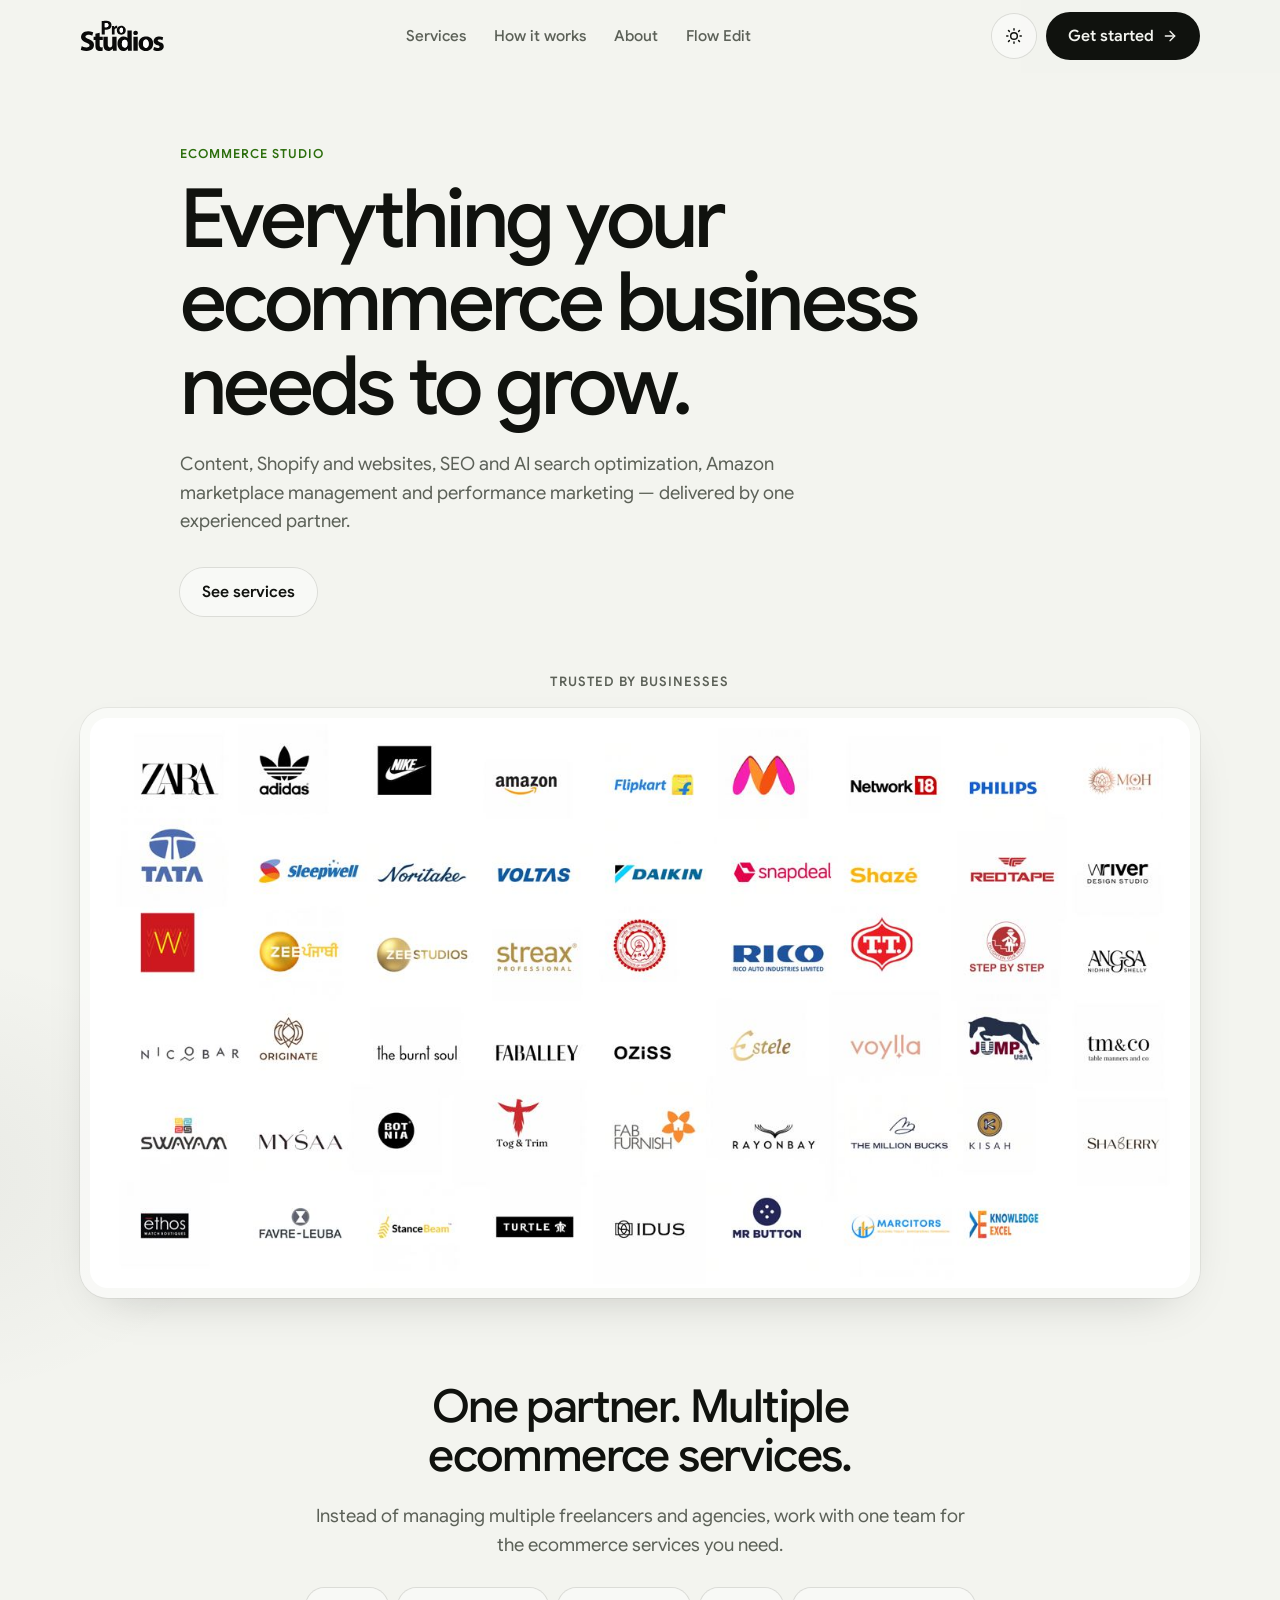
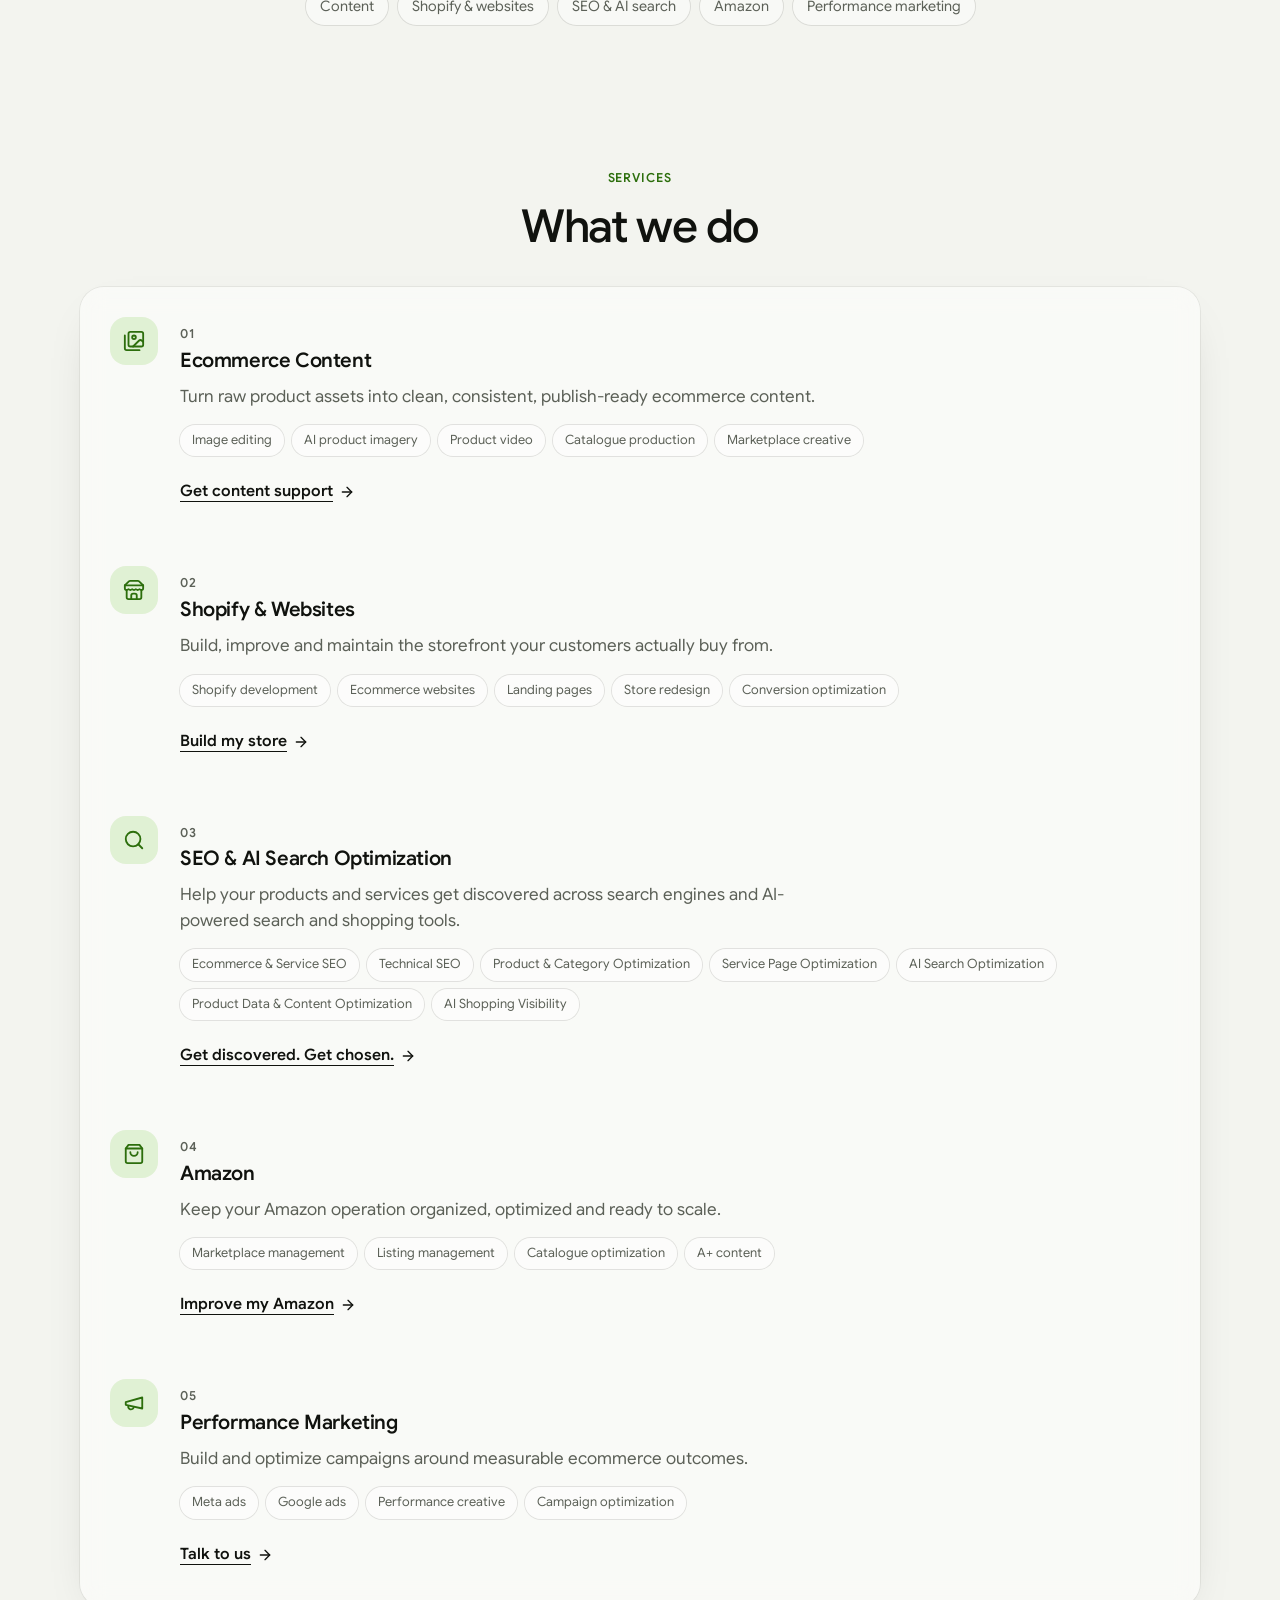
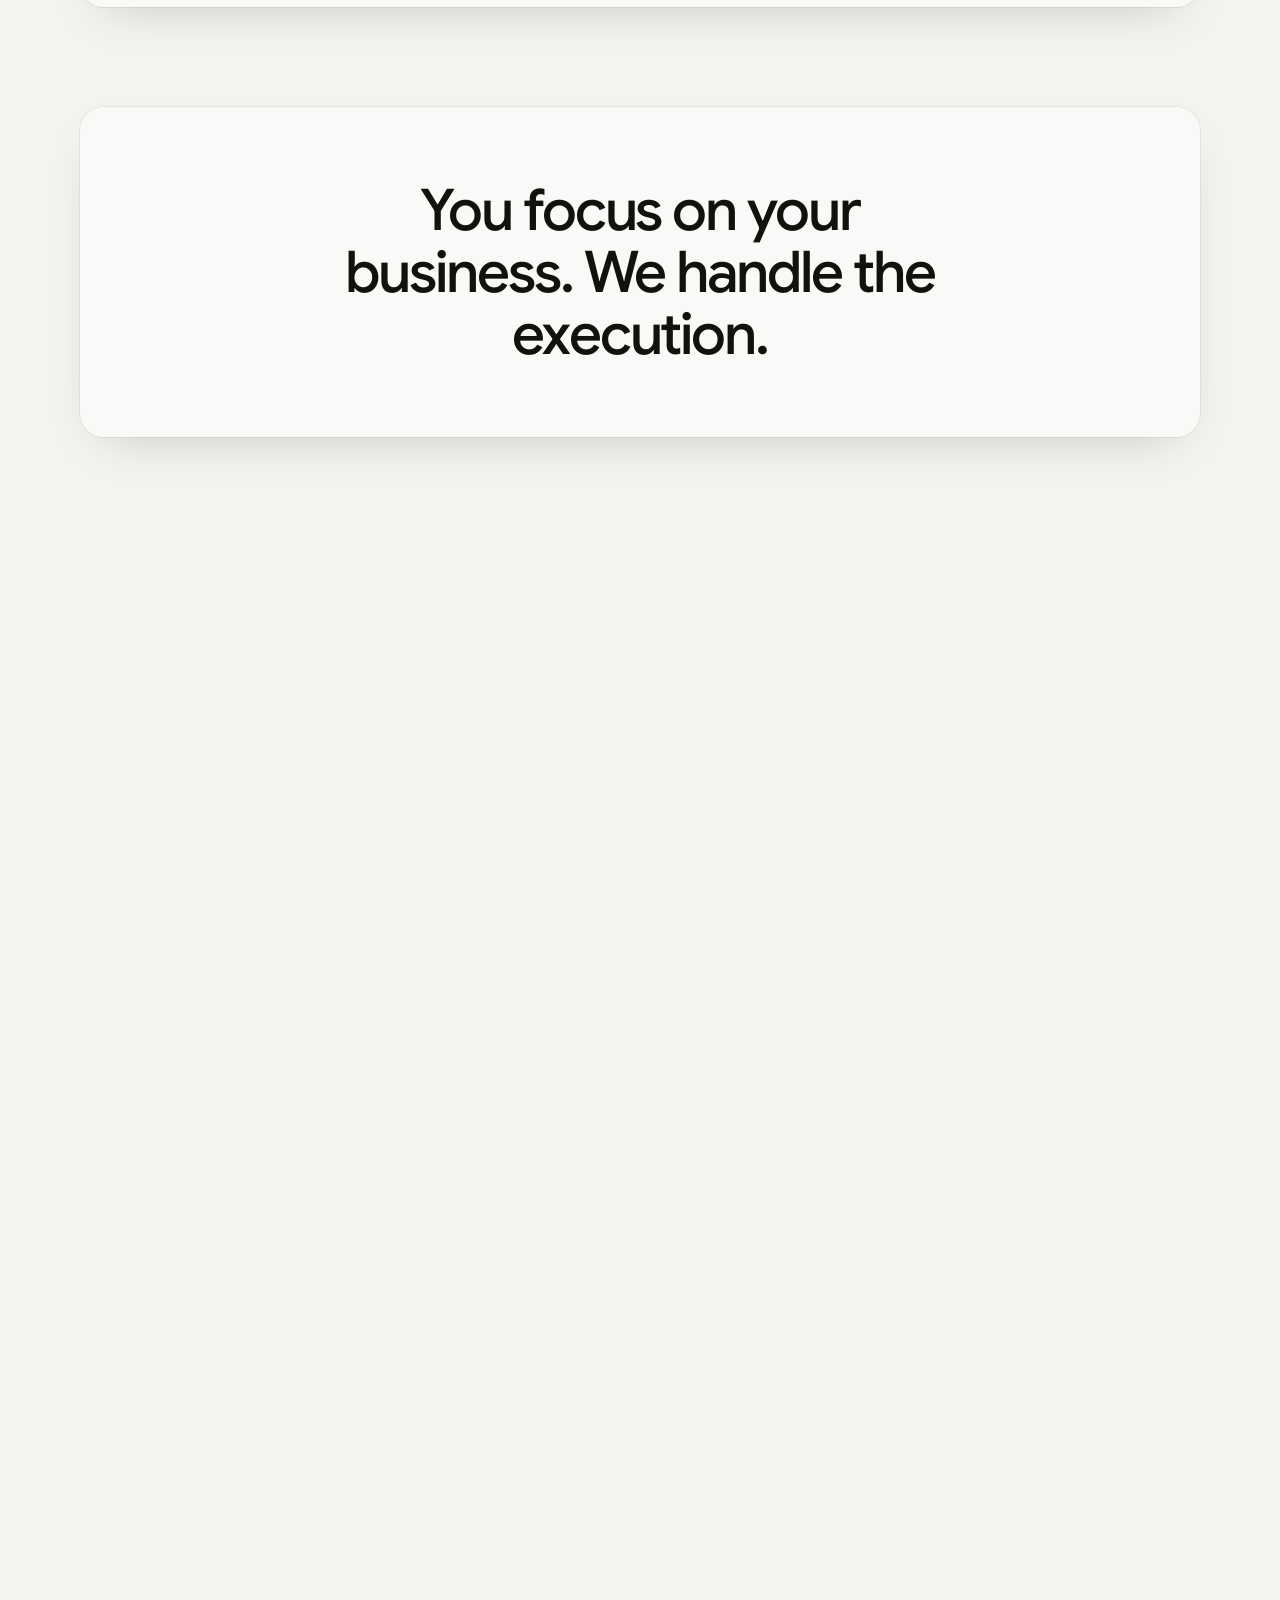
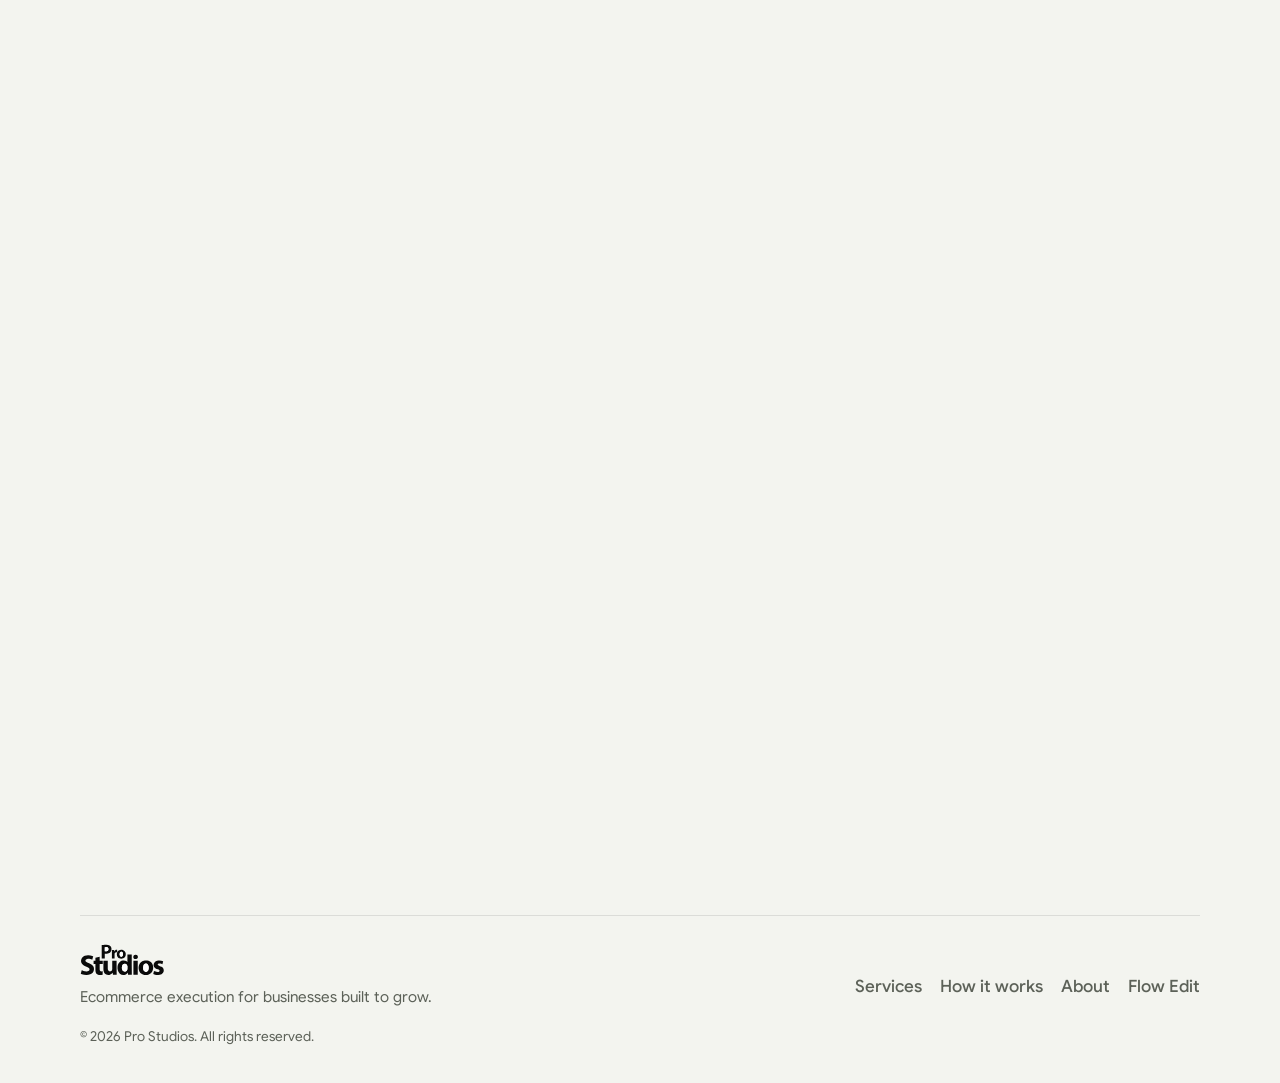
==== commit 70387fd0: "Make the Flow Edit sample a hero plus a 3 by 3 grid and keep one nav button" ====
--- a/index.html
+++ b/index.html
@@ -938,7 +938,7 @@
   align-items: center;
   gap: 28px;
 }
-.mobile-cta {
+.nav-links .mobile-cta {
   display: none;
 }
 .nav-links a {
@@ -1902,4 +1902,4 @@
   }
 }
 
-</style><meta name="twitter:card" content="summary_large_image"><meta property="og:type" content="website"><meta property="og:url" content="https://prostudios.in/"><meta property="og:title" content="Pro Studios"><meta property="og:description" content="Ecommerce content, Shopify development, SEO and AI search optimization, Amazon marketplace management and performance marketing — one team, multiple capabilities."><meta property="og:image" content="https://prostudios.in/share.jpg"><meta property="og:image:secure_url" content="https://prostudios.in/share.jpg"><meta property="og:image:type" content="image/jpeg"><meta property="og:image:width" content="1200"><meta property="og:image:height" content="630"><meta property="og:image:alt" content="Pro Studios"><meta name="twitter:image" content="https://prostudios.in/share.jpg"><meta charSet="utf-8"/><meta name="viewport" content="width=device-width, initial-scale=1, viewport-fit=cover"/><link rel="preload" as="image" href="logo-prostudios.svg"/><title>Pro Studios — We help ecommerce businesses grow.</title><meta name="color-scheme" content="light dark"/><meta name="apple-mobile-web-app-title" content="Pro Studios"/><meta name="application-name" content="Pro Studios"/><meta name="description" content="Ecommerce content, Shopify development, SEO and AI search optimization, Amazon marketplace management and performance marketing — one team, multiple capabilities."/><meta name="robots" content="index, follow, max-image-preview:large, max-snippet:-1, max-video-preview:-1"/><meta name="author" content="Pro Studios"/><meta name="theme-color" content="#090a08" media="(prefers-color-scheme: dark)"/><link rel="preload" href="fonts/google-sans-latin-500.woff2" as="font" type="font/woff2" crossorigin="anonymous"/><link rel="icon" type="image/svg+xml" href="favicon.svg"/><link rel="icon" type="image/png" sizes="32x32" href="favicon-32x32.png"/><link rel="icon" type="image/png" sizes="48x48" href="favicon-48x48.png"/><link rel="icon" type="image/png" sizes="192x192" href="android-chrome-192x192.png"/><link rel="icon" type="image/png" sizes="512x512" href="android-chrome-512x512.png"/><link rel="apple-touch-icon" href="__grok/icon-180.png"/><link rel="apple-touch-icon" sizes="180x180" href="apple-touch-icon.png"/><script>document.documentElement.classList.add("js");try{var t=localStorage.getItem("pro-theme");if(t==="dark"||t==="light")document.documentElement.setAttribute("data-theme",t);}catch(e){}</script><script type="application/ld+json">{"@context":"https://schema.org","@type":"ProfessionalService","name":"Pro Studios","description":"Ecommerce content, Shopify development, SEO and AI search optimization, Amazon marketplace management and performance marketing — one team, multiple capabilities.","image":"https://prostudios.in/og.jpg","areaServed":["India","United States","United Kingdom","United Arab Emirates"],"knowsAbout":["Ecommerce content production","Shopify development","Search engine optimization","AI search optimization","Amazon marketplace management","Performance marketing"],"makesOffer":[{"@type":"Offer","itemOffered":{"@type":"Service","name":"Ecommerce Content"}},{"@type":"Offer","itemOffered":{"@type":"Service","name":"Shopify & Websites"}},{"@type":"Offer","itemOffered":{"@type":"Service","name":"SEO & AI Search Optimization"}},{"@type":"Offer","itemOffered":{"@type":"Service","name":"Amazon"}},{"@type":"Offer","itemOffered":{"@type":"Service","name":"Performance Marketing"}}]}</script><meta name="apple-mobile-web-app-status-bar-style" content="black"></head><body><!--$--><a class="skip" href="#main">Skip to content</a><div class="progress" id="scroll-progress" aria-hidden="true"></div><header class="site-header"><div class="wrap nav"><a class="brand" href="#main" aria-label="Pro Studios home"><img class="brand-logo " src="logo-prostudios.svg" alt="Pro Studios" width="110" height="32"/></a><div class="menu-clip"><nav class="nav-links" aria-label="Primary" id="site-nav"><a href="#services">Services</a><a href="#how">How it works</a><a href="#about">About</a><a href="flow.html">Flow Edit</a><a class="btn btn-primary mobile-cta" href="#audit">Get started <svg xmlns="http://www.w3.org/2000/svg" width="24" height="24" viewBox="0 0 24 24" fill="none" stroke="currentColor" stroke-width="2" stroke-linecap="round" stroke-linejoin="round" class="lucide lucide-arrow-right" aria-hidden="true"><path d="M5 12h14"></path><path d="m12 5 7 7-7 7"></path></svg></a></nav></div><button class="scrim" type="button" aria-label="Close menu"></button><div class="nav-actions"><button class="icon-btn theme-btn" type="button" aria-label="Switch color theme"><span class="theme-ico" aria-hidden="true"><svg class="sun" viewBox="0 0 24 24" width="20" height="20" fill="none" stroke="currentColor" stroke-width="1.75" stroke-linecap="round"><circle cx="12" cy="12" r="4"></circle><path d="M12 3.25v1.5M12 19.25v1.5M3.25 12h1.5M19.25 12h1.5M5.4 5.4l1.05 1.05M17.55 17.55l1.05 1.05M18.6 5.4l-1.05 1.05M6.45 17.55l-1.05 1.05"></path></svg><svg class="moon" viewBox="0 0 24 24" width="20" height="20" fill="none" stroke="currentColor" stroke-width="1.75" stroke-linecap="round" stroke-linejoin="round"><path d="M20 14.6A7.8 7.8 0 0 1 9.4 4 6.5 6.5 0 1 0 20 14.6z"></path></svg></span></button><a class="btn btn-primary nav-cta" href="#audit">Get started <svg xmlns="http://www.w3.org/2000/svg" width="24" height="24" viewBox="0 0 24 24" fill="none" stroke="currentColor" stroke-width="2" stroke-linecap="round" stroke-linejoin="round" class="lucide lucide-arrow-right" aria-hidden="true"><path d="M5 12h14"></path><path d="m12 5 7 7-7 7"></path></svg></a><button class="menu-btn" type="button" aria-label="Open menu" aria-expanded="false" aria-controls="site-nav"><svg xmlns="http://www.w3.org/2000/svg" width="20" height="20" viewBox="0 0 24 24" fill="none" stroke="currentColor" stroke-width="2" stroke-linecap="round" stroke-linejoin="round" class="icon-open" aria-hidden="true"><path d="M4 12h16"></path><path d="M4 18h16"></path><path d="M4 6h16"></path></svg><svg class="icon-close" xmlns="http://www.w3.org/2000/svg" width="20" height="20" viewBox="0 0 24 24" fill="none" stroke="currentColor" stroke-width="2" stroke-linecap="round" aria-hidden="true"><path d="M18 6 6 18"></path><path d="m6 6 12 12"></path></svg></button></div></div></header><main id="main"><section class="hero"><div class="wrap hero-copy"><p class="eyebrow">Ecommerce studio</p><h1><span class="word">Everything<!-- --> </span><span class="word">your<!-- --> </span><span class="word">ecommerce<!-- --> </span><span class="word">business<!-- --> </span><span class="word">needs<!-- --> </span><span class="word">to<!-- --> </span><span class="word">grow.<!-- --> </span></h1><p class="lede">Content, Shopify and websites, SEO and AI search optimization, Amazon marketplace management and performance marketing — delivered by one experienced partner.</p><div class="hero-cta"><a class="btn btn-primary" href="#audit">Get started <svg xmlns="http://www.w3.org/2000/svg" width="24" height="24" viewBox="0 0 24 24" fill="none" stroke="currentColor" stroke-width="2" stroke-linecap="round" stroke-linejoin="round" class="lucide lucide-arrow-right" aria-hidden="true"><path d="M5 12h14"></path><path d="m12 5 7 7-7 7"></path></svg></a><a class="btn btn-ghost" href="#services">See services</a></div></div></section><section class="block" aria-labelledby="clients-title" style="padding-top:28px"><div class="wrap"><div class="reveal "><p class="kicker" id="clients-title">Trusted by businesses</p><div class="glass logo-frame"><img src="clients.jpg" alt="Grid of client brand logos across retail, marketplaces and consumer brands" width="1400" height="726" loading="lazy" decoding="async"/></div></div></div></section><section class="block" style="padding-top:12px"><div class="wrap center"><div class="reveal "><h2>One partner. Multiple ecommerce services.</h2><p class="lede">Instead of managing multiple freelancers and agencies, work with one team for the ecommerce services you need.</p><div class="chips"><span>Content</span><span>Shopify &amp; websites</span><span>SEO &amp; AI search</span><span>Amazon</span><span>Performance marketing</span></div></div></div></section><section class="block" id="services" aria-labelledby="services-title"><div class="wrap"><div class="reveal center"><p class="eyebrow">Services</p><h2 id="services-title">What we do</h2></div><ol class="glass svc-list"><li><div class="reveal "><article class="svc"><div class="svc-ico" aria-hidden="true"><svg xmlns="http://www.w3.org/2000/svg" width="24" height="24" viewBox="0 0 24 24" fill="none" stroke="currentColor" stroke-width="2" stroke-linecap="round" stroke-linejoin="round" class="lucide lucide-images" aria-hidden="true"><path d="M18 22H4a2 2 0 0 1-2-2V6"></path><path d="m22 13-1.296-1.296a2.41 2.41 0 0 0-3.408 0L11 18"></path><circle cx="12" cy="8" r="2"></circle><rect width="16" height="16" x="6" y="2" rx="2"></rect></svg></div><div><p class="num">01</p><h3>Ecommerce Content</h3><p>Turn raw product assets into clean, consistent, publish-ready ecommerce content.</p><div class="tags"><span>Image editing</span><span>AI product imagery</span><span>Product video</span><span>Catalogue production</span><span>Marketplace creative</span></div><a class="btn btn-line" href="#audit"><span>Get content support</span><svg xmlns="http://www.w3.org/2000/svg" width="24" height="24" viewBox="0 0 24 24" fill="none" stroke="currentColor" stroke-width="2" stroke-linecap="round" stroke-linejoin="round" class="lucide lucide-arrow-right" aria-hidden="true"><path d="M5 12h14"></path><path d="m12 5 7 7-7 7"></path></svg></a></div></article></div></li><li><div class="reveal "><article class="svc"><div class="svc-ico" aria-hidden="true"><svg xmlns="http://www.w3.org/2000/svg" width="24" height="24" viewBox="0 0 24 24" fill="none" stroke="currentColor" stroke-width="2" stroke-linecap="round" stroke-linejoin="round" class="lucide lucide-store" aria-hidden="true"><path d="m2 7 4.41-4.41A2 2 0 0 1 7.83 2h8.34a2 2 0 0 1 1.42.59L22 7"></path><path d="M4 12v8a2 2 0 0 0 2 2h12a2 2 0 0 0 2-2v-8"></path><path d="M15 22v-4a2 2 0 0 0-2-2h-2a2 2 0 0 0-2 2v4"></path><path d="M2 7h20"></path><path d="M22 7v3a2 2 0 0 1-2 2a2.7 2.7 0 0 1-1.59-.63.7.7 0 0 0-.82 0A2.7 2.7 0 0 1 16 12a2.7 2.7 0 0 1-1.59-.63.7.7 0 0 0-.82 0A2.7 2.7 0 0 1 12 12a2.7 2.7 0 0 1-1.59-.63.7.7 0 0 0-.82 0A2.7 2.7 0 0 1 8 12a2.7 2.7 0 0 1-1.59-.63.7.7 0 0 0-.82 0A2.7 2.7 0 0 1 4 12a2 2 0 0 1-2-2V7"></path></svg></div><div><p class="num">02</p><h3>Shopify &amp; Websites</h3><p>Build, improve and maintain the storefront your customers actually buy from.</p><div class="tags"><span>Shopify development</span><span>Ecommerce websites</span><span>Landing pages</span><span>Store redesign</span><span>Conversion optimization</span></div><a class="btn btn-line" href="#audit"><span>Build my store</span><svg xmlns="http://www.w3.org/2000/svg" width="24" height="24" viewBox="0 0 24 24" fill="none" stroke="currentColor" stroke-width="2" stroke-linecap="round" stroke-linejoin="round" class="lucide lucide-arrow-right" aria-hidden="true"><path d="M5 12h14"></path><path d="m12 5 7 7-7 7"></path></svg></a></div></article></div></li><li><div class="reveal "><article class="svc"><div class="svc-ico" aria-hidden="true"><svg xmlns="http://www.w3.org/2000/svg" width="24" height="24" viewBox="0 0 24 24" fill="none" stroke="currentColor" stroke-width="2" stroke-linecap="round" stroke-linejoin="round" class="lucide lucide-search" aria-hidden="true"><path d="m21 21-4.34-4.34"></path><circle cx="11" cy="11" r="8"></circle></svg></div><div><p class="num">03</p><h3>SEO &amp; AI Search Optimization</h3><p>Help your products and services get discovered across search engines and AI-powered search and shopping tools.</p><div class="tags"><span>Ecommerce &amp; Service SEO</span><span>Technical SEO</span><span>Product &amp; Category Optimization</span><span>Service Page Optimization</span><span>AI Search Optimization</span><span>Product Data &amp; Content Optimization</span><span>AI Shopping Visibility</span></div><a class="btn btn-line" href="#audit"><span>Get discovered. Get chosen.</span><svg xmlns="http://www.w3.org/2000/svg" width="24" height="24" viewBox="0 0 24 24" fill="none" stroke="currentColor" stroke-width="2" stroke-linecap="round" stroke-linejoin="round" class="lucide lucide-arrow-right" aria-hidden="true"><path d="M5 12h14"></path><path d="m12 5 7 7-7 7"></path></svg></a></div></article></div></li><li><div class="reveal "><article class="svc"><div class="svc-ico" aria-hidden="true"><svg xmlns="http://www.w3.org/2000/svg" width="24" height="24" viewBox="0 0 24 24" fill="none" stroke="currentColor" stroke-width="2" stroke-linecap="round" stroke-linejoin="round" class="lucide lucide-shopping-bag" aria-hidden="true"><path d="M6 2 3 6v14a2 2 0 0 0 2 2h14a2 2 0 0 0 2-2V6l-3-4Z"></path><path d="M3 6h18"></path><path d="M16 10a4 4 0 0 1-8 0"></path></svg></div><div><p class="num">04</p><h3>Amazon</h3><p>Keep your Amazon operation organized, optimized and ready to scale.</p><div class="tags"><span>Marketplace management</span><span>Listing management</span><span>Catalogue optimization</span><span>A+ content</span></div><a class="btn btn-line" href="#audit"><span>Improve my Amazon</span><svg xmlns="http://www.w3.org/2000/svg" width="24" height="24" viewBox="0 0 24 24" fill="none" stroke="currentColor" stroke-width="2" stroke-linecap="round" stroke-linejoin="round" class="lucide lucide-arrow-right" aria-hidden="true"><path d="M5 12h14"></path><path d="m12 5 7 7-7 7"></path></svg></a></div></article></div></li><li><div class="reveal "><article class="svc"><div class="svc-ico" aria-hidden="true"><svg xmlns="http://www.w3.org/2000/svg" width="24" height="24" viewBox="0 0 24 24" fill="none" stroke="currentColor" stroke-width="2" stroke-linecap="round" stroke-linejoin="round" class="lucide lucide-megaphone" aria-hidden="true"><path d="m3 11 18-5v12L3 14v-3z"></path><path d="M11.6 16.8a3 3 0 1 1-5.8-1.6"></path></svg></div><div><p class="num">05</p><h3>Performance Marketing</h3><p>Build and optimize campaigns around measurable ecommerce outcomes.</p><div class="tags"><span>Meta ads</span><span>Google ads</span><span>Performance creative</span><span>Campaign optimization</span></div><a class="btn btn-line" href="#audit"><span>Talk to us</span><svg xmlns="http://www.w3.org/2000/svg" width="24" height="24" viewBox="0 0 24 24" fill="none" stroke="currentColor" stroke-width="2" stroke-linecap="round" stroke-linejoin="round" class="lucide lucide-arrow-right" aria-hidden="true"><path d="M5 12h14"></path><path d="m12 5 7 7-7 7"></path></svg></a></div></article></div></li></ol></div></section><section class="statement" aria-label="How we work with you"><div class="wrap"><div class="reveal "><div class="glass statement-card"><h2>You focus on your business. We handle the execution.</h2></div></div></div></section><section class="block" aria-labelledby="who-title"><div class="wrap"><div class="reveal "><h2 id="who-title">Built for businesses that sell online.</h2></div><div class="grid-4"><div class="reveal "><article class="glass card"><h3>Ecommerce brands</h3><p>Content, stores, SEO and growth.</p></article></div><div class="reveal "><article class="glass card"><h3>Retailers</h3><p>Large catalogues and multiple digital channels.</p></article></div><div class="reveal "><article class="glass card"><h3>Marketplace sellers</h3><p>Amazon operations and ecommerce content.</p></article></div><div class="reveal "><article class="glass card"><h3>Agencies</h3><p>White-label ecommerce production and execution.</p></article></div></div></div></section><section class="block" id="how" aria-labelledby="how-title"><div class="wrap"><div class="reveal "><h2 id="how-title">Simple to start.</h2></div><ol class="grid-3"><li><div class="reveal "><article class="glass card"><p class="step-no">01</p><h3>Tell us what you need</h3><p>Complete the short form.</p></article></div></li><li><div class="reveal "><article class="glass card"><p class="step-no">02</p><h3>We review it</h3><p>We understand your requirements, volume and timeline.</p></article></div></li><li><div class="reveal "><article class="glass card"><p class="step-no">03</p><h3>We get to work</h3><p>We scope the project and begin execution.</p></article></div></li></ol></div></section><section class="block" id="about" aria-labelledby="_R_d6_"><div class="wrap"><div class="reveal "><h2 id="_R_d6_">Why work with Pro Studios?</h2><p class="lede">Ecommerce execution for businesses built to grow — content, storefronts, discovery and demand, under one relationship.</p></div><div class="grid-4"><div class="reveal "><article class="glass card"><h3>One partner</h3><p>Multiple ecommerce capabilities under one relationship.</p></article></div><div class="reveal "><article class="glass card"><h3>Flexible</h3><p>Start with one service or combine several.</p></article></div><div class="reveal "><article class="glass card"><h3>Scalable</h3><p>Increase your execution capacity as your business grows.</p></article></div><div class="reveal "><article class="glass card"><h3>Technology-assisted</h3><p>We use AI and automation where they genuinely improve speed and efficiency.</p></article></div></div></div></section><section class="block" id="audit" aria-labelledby="start-title"><div class="wrap"><div class="glass final"><h2 id="start-title">Let&#x27;s get started.</h2><p class="lede">Tell us what you need and we&#x27;ll get back to you.</p><form class="form" noValidate=""><div class="field"><label for="name">Name</label><input id="name" type="text" autoComplete="name" placeholder="Your name" required="" name="name"/></div><div class="field"><label for="email">Email</label><input id="email" type="email" autoComplete="email" placeholder="you@company.com" required="" name="email"/></div><div class="field"><label for="phone">Phone number</label><input id="phone" type="tel" autoComplete="tel" placeholder="+91 XXXXX XXXXX" required="" name="phone"/></div><div class="field"><label for="website">Website</label><input id="website" type="url" autoComplete="url" placeholder="https://" required="" name="website"/></div><div class="field"><label for="service">Service</label><select id="service" name="service"><option selected="">Ecommerce content</option><option>Shopify &amp; websites</option><option>SEO &amp; AI Search Optimization</option><option>Amazon</option><option>Performance marketing</option><option>Multiple services</option><option>Not sure</option></select></div><div class="field"><label for="budget">Budget</label><select id="budget" name="budget"><option>Under $500/mo</option><option>$500–$2,000/mo</option><option>$2,000–$5,000/mo</option><option>$5,000–$10,000/mo</option><option>$10,000+/mo</option><option selected="">Not sure</option></select></div><div class="field wide"><label for="country">Country</label><select id="country" name="country"><option selected="">India</option><option>United States</option><option>United Kingdom</option><option>UAE</option><option>Other</option></select></div><div class="form-actions"><button class="btn btn-primary" type="submit">Get started<!-- --> <svg xmlns="http://www.w3.org/2000/svg" width="24" height="24" viewBox="0 0 24 24" fill="none" stroke="currentColor" stroke-width="2" stroke-linecap="round" stroke-linejoin="round" class="lucide lucide-arrow-right" aria-hidden="true"><path d="M5 12h14"></path><path d="m12 5 7 7-7 7"></path></svg></button><p class="fine">Takes less than a minute.</p></div></form><p class="form-error" id="form-error" hidden></p><p class="form-ok" id="form-ok" hidden>Received. We'll be in touch.</p></div></div></section></main><footer class="site-footer"><div class="wrap"><div class="foot"><div><img class="brand-logo " src="logo-prostudios.svg" alt="Pro Studios" width="110" height="32"/><p>Ecommerce execution for businesses built to grow.</p></div><nav class="foot-links" aria-label="Footer"><a href="#services">Services</a><a href="#how">How it works</a><a href="#about">About</a><a href="flow.html">Flow Edit</a></nav></div><p class="copy">© <!-- -->2026<!-- --> Pro Studios. All rights reserved.</p></div></footer><!--/$--><script src="site.js" defer></script></body></html>+.flow-hero{padding:10px;margin-bottom:28px}.flow-hero img{width:100%;height:auto;aspect-ratio:16/9;object-fit:cover;display:block;border-radius:18px}</style><meta name="twitter:card" content="summary_large_image"><meta property="og:type" content="website"><meta property="og:url" content="https://prostudios.in/"><meta property="og:title" content="Pro Studios"><meta property="og:description" content="Ecommerce content, Shopify development, SEO and AI search optimization, Amazon marketplace management and performance marketing — one team, multiple capabilities."><meta property="og:image" content="https://prostudios.in/share.jpg"><meta property="og:image:secure_url" content="https://prostudios.in/share.jpg"><meta property="og:image:type" content="image/jpeg"><meta property="og:image:width" content="1200"><meta property="og:image:height" content="630"><meta property="og:image:alt" content="Pro Studios"><meta name="twitter:image" content="https://prostudios.in/share.jpg"><meta charSet="utf-8"/><meta name="viewport" content="width=device-width, initial-scale=1, viewport-fit=cover"/><link rel="preload" as="image" href="logo-prostudios.svg"/><title>Pro Studios — We help ecommerce businesses grow.</title><meta name="color-scheme" content="light dark"/><meta name="apple-mobile-web-app-title" content="Pro Studios"/><meta name="application-name" content="Pro Studios"/><meta name="description" content="Ecommerce content, Shopify development, SEO and AI search optimization, Amazon marketplace management and performance marketing — one team, multiple capabilities."/><meta name="robots" content="index, follow, max-image-preview:large, max-snippet:-1, max-video-preview:-1"/><meta name="author" content="Pro Studios"/><meta name="theme-color" content="#090a08" media="(prefers-color-scheme: dark)"/><link rel="preload" href="fonts/google-sans-latin-500.woff2" as="font" type="font/woff2" crossorigin="anonymous"/><link rel="icon" type="image/svg+xml" href="favicon.svg"/><link rel="icon" type="image/png" sizes="32x32" href="favicon-32x32.png"/><link rel="icon" type="image/png" sizes="48x48" href="favicon-48x48.png"/><link rel="icon" type="image/png" sizes="192x192" href="android-chrome-192x192.png"/><link rel="icon" type="image/png" sizes="512x512" href="android-chrome-512x512.png"/><link rel="apple-touch-icon" href="__grok/icon-180.png"/><link rel="apple-touch-icon" sizes="180x180" href="apple-touch-icon.png"/><script>document.documentElement.classList.add("js");try{var t=localStorage.getItem("pro-theme");if(t==="dark"||t==="light")document.documentElement.setAttribute("data-theme",t);}catch(e){}</script><script type="application/ld+json">{"@context":"https://schema.org","@type":"ProfessionalService","name":"Pro Studios","description":"Ecommerce content, Shopify development, SEO and AI search optimization, Amazon marketplace management and performance marketing — one team, multiple capabilities.","image":"https://prostudios.in/og.jpg","areaServed":["India","United States","United Kingdom","United Arab Emirates"],"knowsAbout":["Ecommerce content production","Shopify development","Search engine optimization","AI search optimization","Amazon marketplace management","Performance marketing"],"makesOffer":[{"@type":"Offer","itemOffered":{"@type":"Service","name":"Ecommerce Content"}},{"@type":"Offer","itemOffered":{"@type":"Service","name":"Shopify & Websites"}},{"@type":"Offer","itemOffered":{"@type":"Service","name":"SEO & AI Search Optimization"}},{"@type":"Offer","itemOffered":{"@type":"Service","name":"Amazon"}},{"@type":"Offer","itemOffered":{"@type":"Service","name":"Performance Marketing"}}]}</script><meta name="apple-mobile-web-app-status-bar-style" content="black"></head><body><!--$--><a class="skip" href="#main">Skip to content</a><div class="progress" id="scroll-progress" aria-hidden="true"></div><header class="site-header"><div class="wrap nav"><a class="brand" href="#main" aria-label="Pro Studios home"><img class="brand-logo " src="logo-prostudios.svg" alt="Pro Studios" width="110" height="32"/></a><div class="menu-clip"><nav class="nav-links" aria-label="Primary" id="site-nav"><a href="#services">Services</a><a href="#how">How it works</a><a href="#about">About</a><a href="flow.html">Flow Edit</a><a class="btn btn-primary mobile-cta" href="#audit">Get started <svg xmlns="http://www.w3.org/2000/svg" width="24" height="24" viewBox="0 0 24 24" fill="none" stroke="currentColor" stroke-width="2" stroke-linecap="round" stroke-linejoin="round" class="lucide lucide-arrow-right" aria-hidden="true"><path d="M5 12h14"></path><path d="m12 5 7 7-7 7"></path></svg></a></nav></div><button class="scrim" type="button" aria-label="Close menu"></button><div class="nav-actions"><button class="icon-btn theme-btn" type="button" aria-label="Switch color theme"><span class="theme-ico" aria-hidden="true"><svg class="sun" viewBox="0 0 24 24" width="20" height="20" fill="none" stroke="currentColor" stroke-width="1.75" stroke-linecap="round"><circle cx="12" cy="12" r="4"></circle><path d="M12 3.25v1.5M12 19.25v1.5M3.25 12h1.5M19.25 12h1.5M5.4 5.4l1.05 1.05M17.55 17.55l1.05 1.05M18.6 5.4l-1.05 1.05M6.45 17.55l-1.05 1.05"></path></svg><svg class="moon" viewBox="0 0 24 24" width="20" height="20" fill="none" stroke="currentColor" stroke-width="1.75" stroke-linecap="round" stroke-linejoin="round"><path d="M20 14.6A7.8 7.8 0 0 1 9.4 4 6.5 6.5 0 1 0 20 14.6z"></path></svg></span></button><a class="btn btn-primary nav-cta" href="#audit">Get started <svg xmlns="http://www.w3.org/2000/svg" width="24" height="24" viewBox="0 0 24 24" fill="none" stroke="currentColor" stroke-width="2" stroke-linecap="round" stroke-linejoin="round" class="lucide lucide-arrow-right" aria-hidden="true"><path d="M5 12h14"></path><path d="m12 5 7 7-7 7"></path></svg></a><button class="menu-btn" type="button" aria-label="Open menu" aria-expanded="false" aria-controls="site-nav"><svg xmlns="http://www.w3.org/2000/svg" width="20" height="20" viewBox="0 0 24 24" fill="none" stroke="currentColor" stroke-width="2" stroke-linecap="round" stroke-linejoin="round" class="icon-open" aria-hidden="true"><path d="M4 12h16"></path><path d="M4 18h16"></path><path d="M4 6h16"></path></svg><svg class="icon-close" xmlns="http://www.w3.org/2000/svg" width="20" height="20" viewBox="0 0 24 24" fill="none" stroke="currentColor" stroke-width="2" stroke-linecap="round" aria-hidden="true"><path d="M18 6 6 18"></path><path d="m6 6 12 12"></path></svg></button></div></div></header><main id="main"><section class="hero"><div class="wrap hero-copy"><p class="eyebrow">Ecommerce studio</p><h1><span class="word">Everything<!-- --> </span><span class="word">your<!-- --> </span><span class="word">ecommerce<!-- --> </span><span class="word">business<!-- --> </span><span class="word">needs<!-- --> </span><span class="word">to<!-- --> </span><span class="word">grow.<!-- --> </span></h1><p class="lede">Content, Shopify and websites, SEO and AI search optimization, Amazon marketplace management and performance marketing — delivered by one experienced partner.</p><div class="hero-cta"><a class="btn btn-ghost" href="#services">See services</a></div></div></section><section class="block" aria-labelledby="clients-title" style="padding-top:28px"><div class="wrap"><div class="reveal "><p class="kicker" id="clients-title">Trusted by businesses</p><div class="glass logo-frame"><img src="clients.jpg" alt="Grid of client brand logos across retail, marketplaces and consumer brands" width="1400" height="726" loading="lazy" decoding="async"/></div></div></div></section><section class="block" style="padding-top:12px"><div class="wrap center"><div class="reveal "><h2>One partner. Multiple ecommerce services.</h2><p class="lede">Instead of managing multiple freelancers and agencies, work with one team for the ecommerce services you need.</p><div class="chips"><span>Content</span><span>Shopify &amp; websites</span><span>SEO &amp; AI search</span><span>Amazon</span><span>Performance marketing</span></div></div></div></section><section class="block" id="services" aria-labelledby="services-title"><div class="wrap"><div class="reveal center"><p class="eyebrow">Services</p><h2 id="services-title">What we do</h2></div><ol class="glass svc-list"><li><div class="reveal "><article class="svc"><div class="svc-ico" aria-hidden="true"><svg xmlns="http://www.w3.org/2000/svg" width="24" height="24" viewBox="0 0 24 24" fill="none" stroke="currentColor" stroke-width="2" stroke-linecap="round" stroke-linejoin="round" class="lucide lucide-images" aria-hidden="true"><path d="M18 22H4a2 2 0 0 1-2-2V6"></path><path d="m22 13-1.296-1.296a2.41 2.41 0 0 0-3.408 0L11 18"></path><circle cx="12" cy="8" r="2"></circle><rect width="16" height="16" x="6" y="2" rx="2"></rect></svg></div><div><p class="num">01</p><h3>Ecommerce Content</h3><p>Turn raw product assets into clean, consistent, publish-ready ecommerce content.</p><div class="tags"><span>Image editing</span><span>AI product imagery</span><span>Product video</span><span>Catalogue production</span><span>Marketplace creative</span></div><a class="btn btn-line" href="#audit"><span>Get content support</span><svg xmlns="http://www.w3.org/2000/svg" width="24" height="24" viewBox="0 0 24 24" fill="none" stroke="currentColor" stroke-width="2" stroke-linecap="round" stroke-linejoin="round" class="lucide lucide-arrow-right" aria-hidden="true"><path d="M5 12h14"></path><path d="m12 5 7 7-7 7"></path></svg></a></div></article></div></li><li><div class="reveal "><article class="svc"><div class="svc-ico" aria-hidden="true"><svg xmlns="http://www.w3.org/2000/svg" width="24" height="24" viewBox="0 0 24 24" fill="none" stroke="currentColor" stroke-width="2" stroke-linecap="round" stroke-linejoin="round" class="lucide lucide-store" aria-hidden="true"><path d="m2 7 4.41-4.41A2 2 0 0 1 7.83 2h8.34a2 2 0 0 1 1.42.59L22 7"></path><path d="M4 12v8a2 2 0 0 0 2 2h12a2 2 0 0 0 2-2v-8"></path><path d="M15 22v-4a2 2 0 0 0-2-2h-2a2 2 0 0 0-2 2v4"></path><path d="M2 7h20"></path><path d="M22 7v3a2 2 0 0 1-2 2a2.7 2.7 0 0 1-1.59-.63.7.7 0 0 0-.82 0A2.7 2.7 0 0 1 16 12a2.7 2.7 0 0 1-1.59-.63.7.7 0 0 0-.82 0A2.7 2.7 0 0 1 12 12a2.7 2.7 0 0 1-1.59-.63.7.7 0 0 0-.82 0A2.7 2.7 0 0 1 8 12a2.7 2.7 0 0 1-1.59-.63.7.7 0 0 0-.82 0A2.7 2.7 0 0 1 4 12a2 2 0 0 1-2-2V7"></path></svg></div><div><p class="num">02</p><h3>Shopify &amp; Websites</h3><p>Build, improve and maintain the storefront your customers actually buy from.</p><div class="tags"><span>Shopify development</span><span>Ecommerce websites</span><span>Landing pages</span><span>Store redesign</span><span>Conversion optimization</span></div><a class="btn btn-line" href="#audit"><span>Build my store</span><svg xmlns="http://www.w3.org/2000/svg" width="24" height="24" viewBox="0 0 24 24" fill="none" stroke="currentColor" stroke-width="2" stroke-linecap="round" stroke-linejoin="round" class="lucide lucide-arrow-right" aria-hidden="true"><path d="M5 12h14"></path><path d="m12 5 7 7-7 7"></path></svg></a></div></article></div></li><li><div class="reveal "><article class="svc"><div class="svc-ico" aria-hidden="true"><svg xmlns="http://www.w3.org/2000/svg" width="24" height="24" viewBox="0 0 24 24" fill="none" stroke="currentColor" stroke-width="2" stroke-linecap="round" stroke-linejoin="round" class="lucide lucide-search" aria-hidden="true"><path d="m21 21-4.34-4.34"></path><circle cx="11" cy="11" r="8"></circle></svg></div><div><p class="num">03</p><h3>SEO &amp; AI Search Optimization</h3><p>Help your products and services get discovered across search engines and AI-powered search and shopping tools.</p><div class="tags"><span>Ecommerce &amp; Service SEO</span><span>Technical SEO</span><span>Product &amp; Category Optimization</span><span>Service Page Optimization</span><span>AI Search Optimization</span><span>Product Data &amp; Content Optimization</span><span>AI Shopping Visibility</span></div><a class="btn btn-line" href="#audit"><span>Get discovered. Get chosen.</span><svg xmlns="http://www.w3.org/2000/svg" width="24" height="24" viewBox="0 0 24 24" fill="none" stroke="currentColor" stroke-width="2" stroke-linecap="round" stroke-linejoin="round" class="lucide lucide-arrow-right" aria-hidden="true"><path d="M5 12h14"></path><path d="m12 5 7 7-7 7"></path></svg></a></div></article></div></li><li><div class="reveal "><article class="svc"><div class="svc-ico" aria-hidden="true"><svg xmlns="http://www.w3.org/2000/svg" width="24" height="24" viewBox="0 0 24 24" fill="none" stroke="currentColor" stroke-width="2" stroke-linecap="round" stroke-linejoin="round" class="lucide lucide-shopping-bag" aria-hidden="true"><path d="M6 2 3 6v14a2 2 0 0 0 2 2h14a2 2 0 0 0 2-2V6l-3-4Z"></path><path d="M3 6h18"></path><path d="M16 10a4 4 0 0 1-8 0"></path></svg></div><div><p class="num">04</p><h3>Amazon</h3><p>Keep your Amazon operation organized, optimized and ready to scale.</p><div class="tags"><span>Marketplace management</span><span>Listing management</span><span>Catalogue optimization</span><span>A+ content</span></div><a class="btn btn-line" href="#audit"><span>Improve my Amazon</span><svg xmlns="http://www.w3.org/2000/svg" width="24" height="24" viewBox="0 0 24 24" fill="none" stroke="currentColor" stroke-width="2" stroke-linecap="round" stroke-linejoin="round" class="lucide lucide-arrow-right" aria-hidden="true"><path d="M5 12h14"></path><path d="m12 5 7 7-7 7"></path></svg></a></div></article></div></li><li><div class="reveal "><article class="svc"><div class="svc-ico" aria-hidden="true"><svg xmlns="http://www.w3.org/2000/svg" width="24" height="24" viewBox="0 0 24 24" fill="none" stroke="currentColor" stroke-width="2" stroke-linecap="round" stroke-linejoin="round" class="lucide lucide-megaphone" aria-hidden="true"><path d="m3 11 18-5v12L3 14v-3z"></path><path d="M11.6 16.8a3 3 0 1 1-5.8-1.6"></path></svg></div><div><p class="num">05</p><h3>Performance Marketing</h3><p>Build and optimize campaigns around measurable ecommerce outcomes.</p><div class="tags"><span>Meta ads</span><span>Google ads</span><span>Performance creative</span><span>Campaign optimization</span></div><a class="btn btn-line" href="#audit"><span>Talk to us</span><svg xmlns="http://www.w3.org/2000/svg" width="24" height="24" viewBox="0 0 24 24" fill="none" stroke="currentColor" stroke-width="2" stroke-linecap="round" stroke-linejoin="round" class="lucide lucide-arrow-right" aria-hidden="true"><path d="M5 12h14"></path><path d="m12 5 7 7-7 7"></path></svg></a></div></article></div></li></ol></div></section><section class="statement" aria-label="How we work with you"><div class="wrap"><div class="reveal "><div class="glass statement-card"><h2>You focus on your business. We handle the execution.</h2></div></div></div></section><section class="block" aria-labelledby="who-title"><div class="wrap"><div class="reveal "><h2 id="who-title">Built for businesses that sell online.</h2></div><div class="grid-4"><div class="reveal "><article class="glass card"><h3>Ecommerce brands</h3><p>Content, stores, SEO and growth.</p></article></div><div class="reveal "><article class="glass card"><h3>Retailers</h3><p>Large catalogues and multiple digital channels.</p></article></div><div class="reveal "><article class="glass card"><h3>Marketplace sellers</h3><p>Amazon operations and ecommerce content.</p></article></div><div class="reveal "><article class="glass card"><h3>Agencies</h3><p>White-label ecommerce production and execution.</p></article></div></div></div></section><section class="block" id="how" aria-labelledby="how-title"><div class="wrap"><div class="reveal "><h2 id="how-title">Simple to start.</h2></div><ol class="grid-3"><li><div class="reveal "><article class="glass card"><p class="step-no">01</p><h3>Tell us what you need</h3><p>Complete the short form.</p></article></div></li><li><div class="reveal "><article class="glass card"><p class="step-no">02</p><h3>We review it</h3><p>We understand your requirements, volume and timeline.</p></article></div></li><li><div class="reveal "><article class="glass card"><p class="step-no">03</p><h3>We get to work</h3><p>We scope the project and begin execution.</p></article></div></li></ol></div></section><section class="block" id="about" aria-labelledby="_R_d6_"><div class="wrap"><div class="reveal "><h2 id="_R_d6_">Why work with Pro Studios?</h2><p class="lede">Ecommerce execution for businesses built to grow — content, storefronts, discovery and demand, under one relationship.</p></div><div class="grid-4"><div class="reveal "><article class="glass card"><h3>One partner</h3><p>Multiple ecommerce capabilities under one relationship.</p></article></div><div class="reveal "><article class="glass card"><h3>Flexible</h3><p>Start with one service or combine several.</p></article></div><div class="reveal "><article class="glass card"><h3>Scalable</h3><p>Increase your execution capacity as your business grows.</p></article></div><div class="reveal "><article class="glass card"><h3>Technology-assisted</h3><p>We use AI and automation where they genuinely improve speed and efficiency.</p></article></div></div></div></section><section class="block" id="audit" aria-labelledby="start-title"><div class="wrap"><div class="glass final"><h2 id="start-title">Let&#x27;s get started.</h2><p class="lede">Tell us what you need and we&#x27;ll get back to you.</p><form class="form" noValidate=""><div class="field"><label for="name">Name</label><input id="name" type="text" autoComplete="name" placeholder="Your name" required="" name="name"/></div><div class="field"><label for="email">Email</label><input id="email" type="email" autoComplete="email" placeholder="you@company.com" required="" name="email"/></div><div class="field"><label for="phone">Phone number</label><input id="phone" type="tel" autoComplete="tel" placeholder="+91 XXXXX XXXXX" required="" name="phone"/></div><div class="field"><label for="website">Website</label><input id="website" type="url" autoComplete="url" placeholder="https://" required="" name="website"/></div><div class="field"><label for="service">Service</label><select id="service" name="service"><option selected="">Ecommerce content</option><option>Shopify &amp; websites</option><option>SEO &amp; AI Search Optimization</option><option>Amazon</option><option>Performance marketing</option><option>Multiple services</option><option>Not sure</option></select></div><div class="field"><label for="budget">Budget</label><select id="budget" name="budget"><option>Under $500/mo</option><option>$500–$2,000/mo</option><option>$2,000–$5,000/mo</option><option>$5,000–$10,000/mo</option><option>$10,000+/mo</option><option selected="">Not sure</option></select></div><div class="field wide"><label for="country">Country</label><select id="country" name="country"><option selected="">India</option><option>United States</option><option>United Kingdom</option><option>UAE</option><option>Other</option></select></div><div class="form-actions"><button class="btn btn-primary" type="submit">Get started<!-- --> <svg xmlns="http://www.w3.org/2000/svg" width="24" height="24" viewBox="0 0 24 24" fill="none" stroke="currentColor" stroke-width="2" stroke-linecap="round" stroke-linejoin="round" class="lucide lucide-arrow-right" aria-hidden="true"><path d="M5 12h14"></path><path d="m12 5 7 7-7 7"></path></svg></button><p class="fine">Takes less than a minute.</p></div></form><p class="form-error" id="form-error" hidden></p><p class="form-ok" id="form-ok" hidden>Received. We'll be in touch.</p></div></div></section></main><footer class="site-footer"><div class="wrap"><div class="foot"><div><img class="brand-logo " src="logo-prostudios.svg" alt="Pro Studios" width="110" height="32"/><p>Ecommerce execution for businesses built to grow.</p></div><nav class="foot-links" aria-label="Footer"><a href="#services">Services</a><a href="#how">How it works</a><a href="#about">About</a><a href="flow.html">Flow Edit</a></nav></div><p class="copy">© <!-- -->2026<!-- --> Pro Studios. All rights reserved.</p></div></footer><!--/$--><script src="site.js" defer></script></body></html>
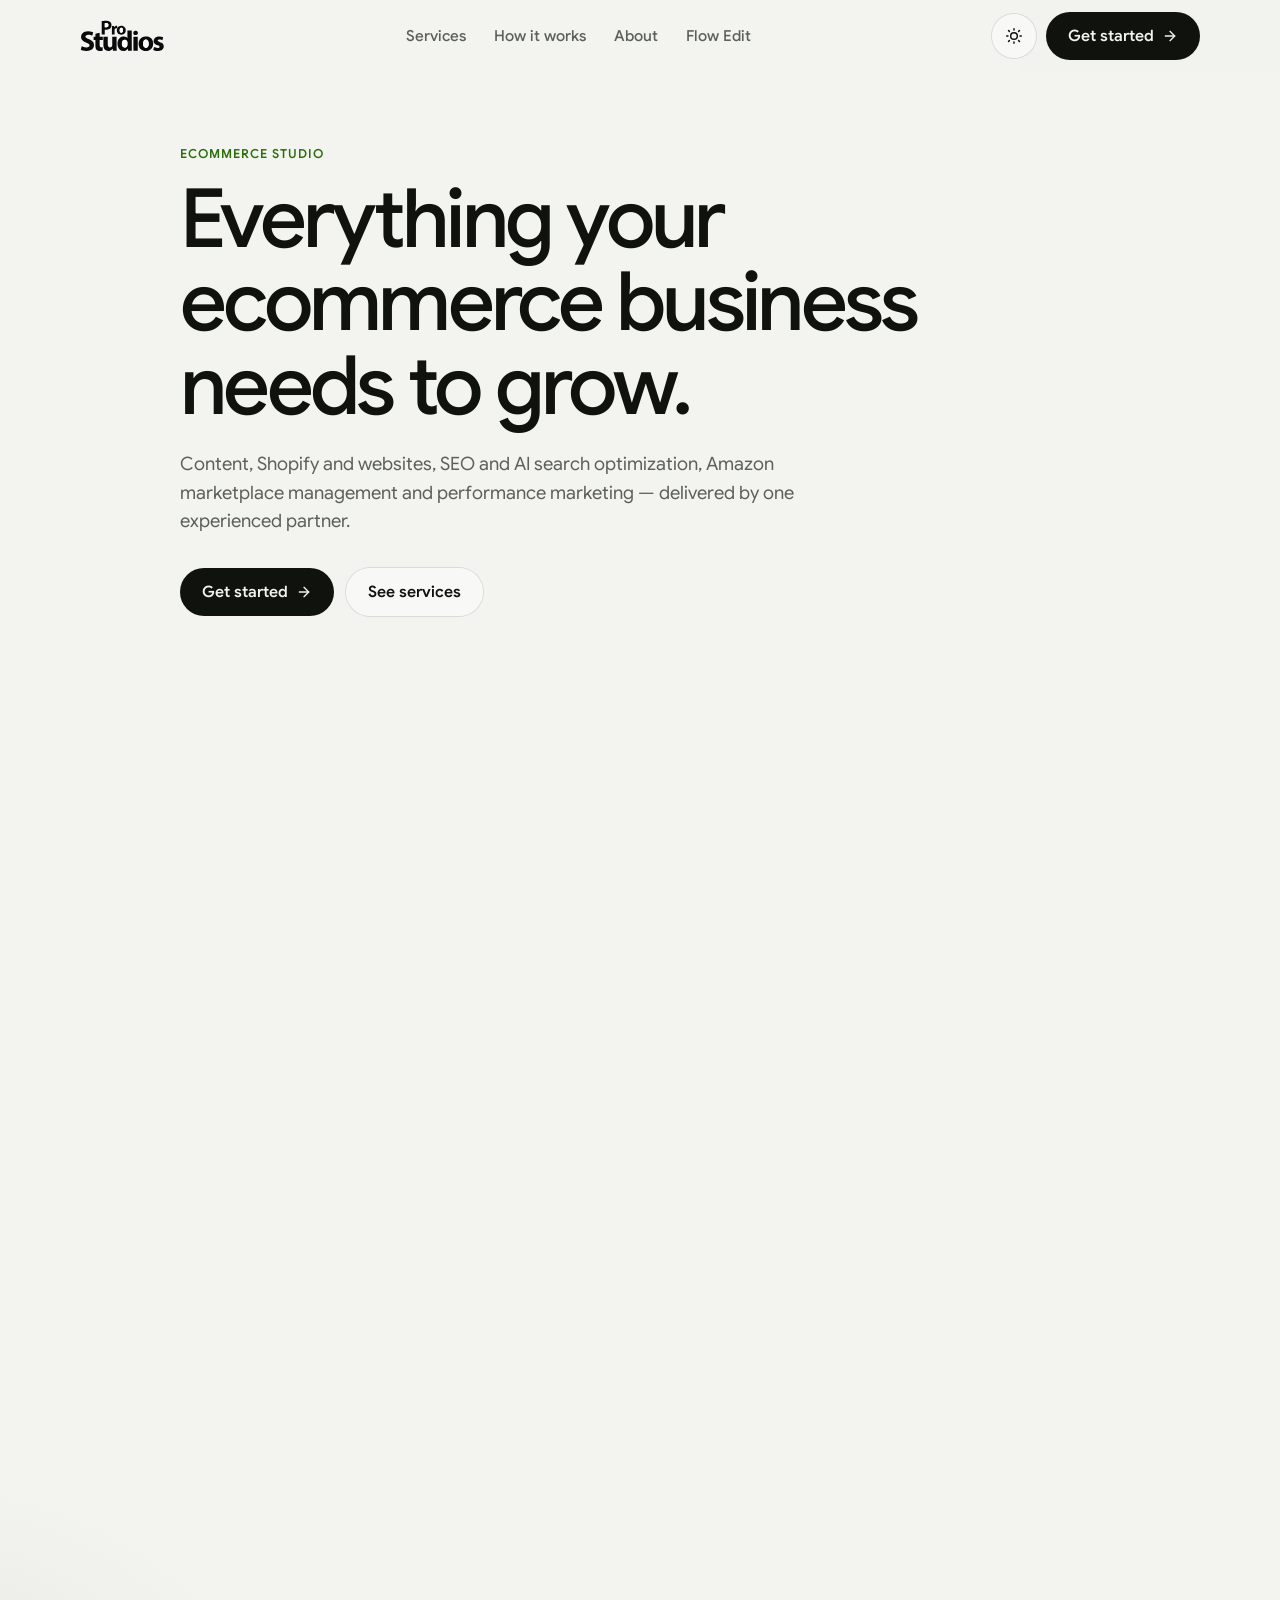
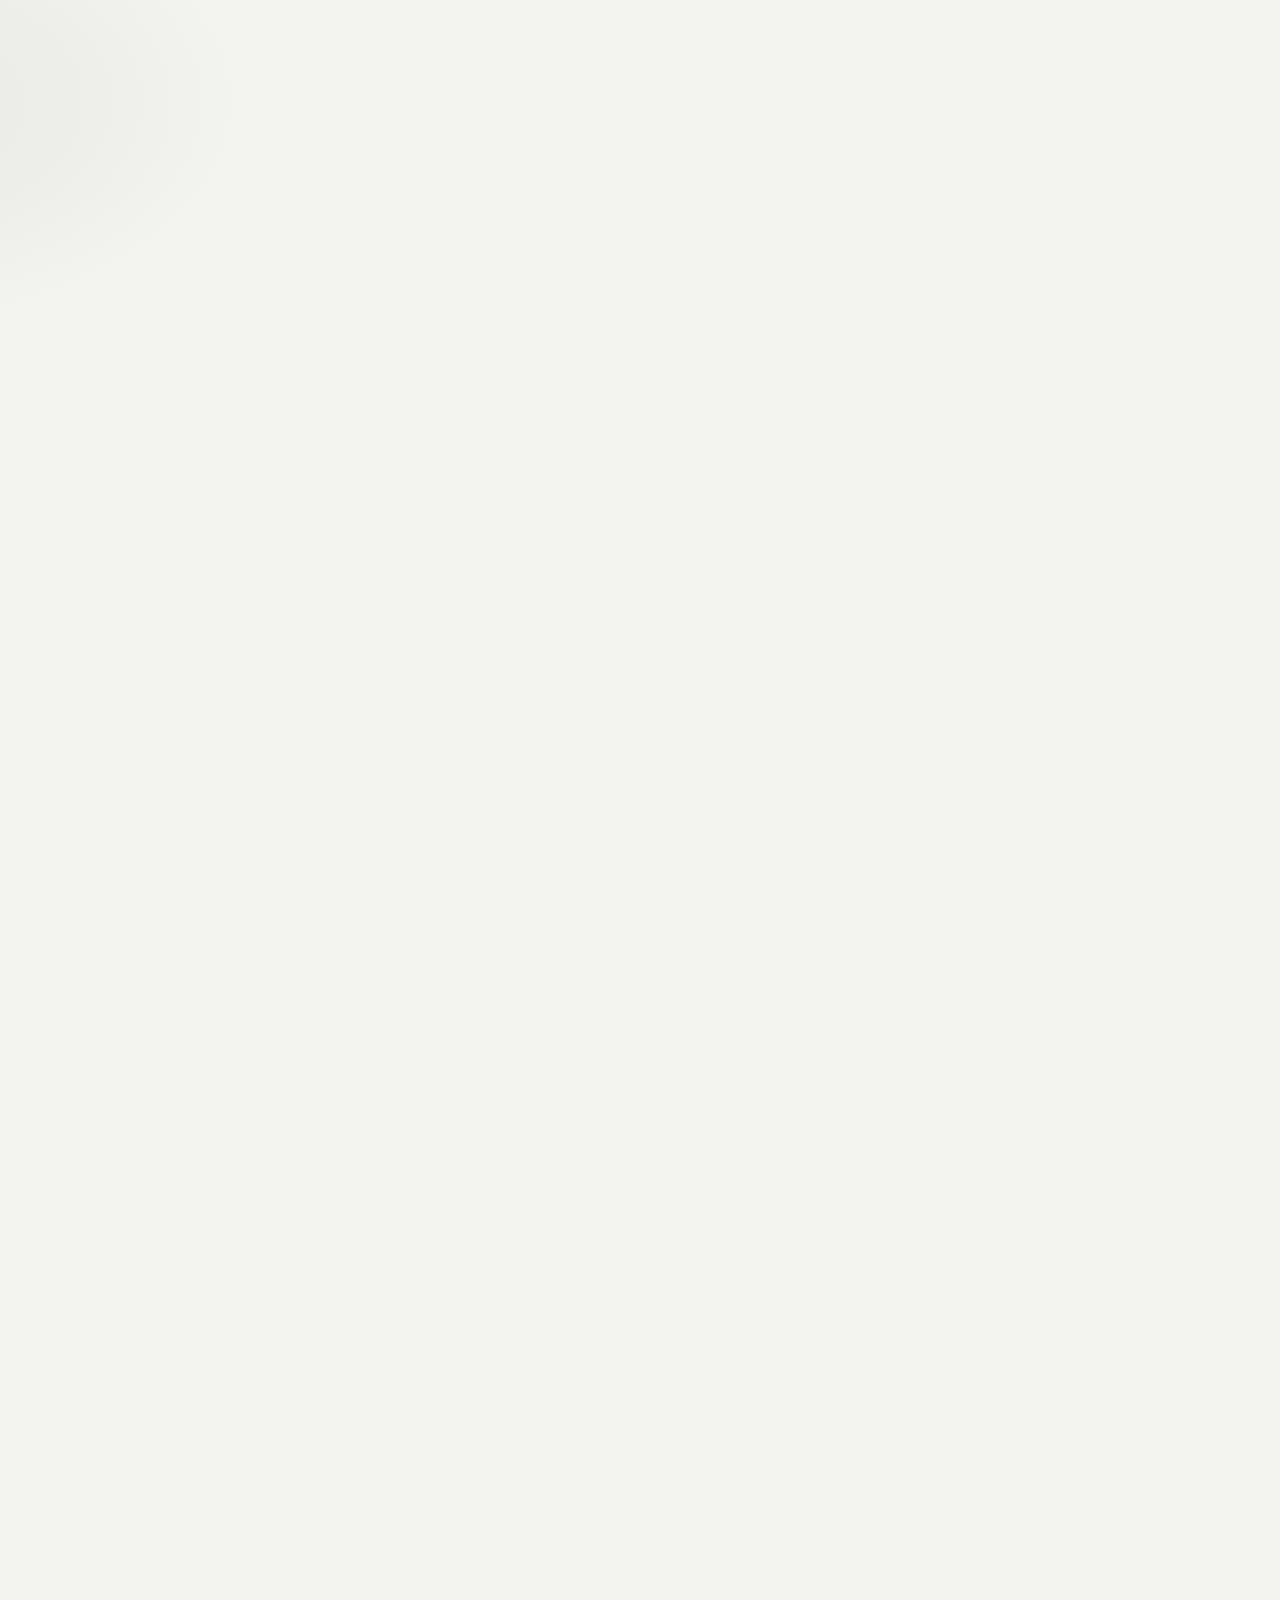
==== commit ce0da448: "Show the ring hero plus a 15-image grid and restore the dark hero pills" ====
--- a/index.html
+++ b/index.html
@@ -1902,4 +1902,4 @@
   }
 }
 
-.flow-hero{padding:10px;margin-bottom:28px}.flow-hero img{width:100%;height:auto;aspect-ratio:16/9;object-fit:cover;display:block;border-radius:18px}</style><meta name="twitter:card" content="summary_large_image"><meta property="og:type" content="website"><meta property="og:url" content="https://prostudios.in/"><meta property="og:title" content="Pro Studios"><meta property="og:description" content="Ecommerce content, Shopify development, SEO and AI search optimization, Amazon marketplace management and performance marketing — one team, multiple capabilities."><meta property="og:image" content="https://prostudios.in/share.jpg"><meta property="og:image:secure_url" content="https://prostudios.in/share.jpg"><meta property="og:image:type" content="image/jpeg"><meta property="og:image:width" content="1200"><meta property="og:image:height" content="630"><meta property="og:image:alt" content="Pro Studios"><meta name="twitter:image" content="https://prostudios.in/share.jpg"><meta charSet="utf-8"/><meta name="viewport" content="width=device-width, initial-scale=1, viewport-fit=cover"/><link rel="preload" as="image" href="logo-prostudios.svg"/><title>Pro Studios — We help ecommerce businesses grow.</title><meta name="color-scheme" content="light dark"/><meta name="apple-mobile-web-app-title" content="Pro Studios"/><meta name="application-name" content="Pro Studios"/><meta name="description" content="Ecommerce content, Shopify development, SEO and AI search optimization, Amazon marketplace management and performance marketing — one team, multiple capabilities."/><meta name="robots" content="index, follow, max-image-preview:large, max-snippet:-1, max-video-preview:-1"/><meta name="author" content="Pro Studios"/><meta name="theme-color" content="#090a08" media="(prefers-color-scheme: dark)"/><link rel="preload" href="fonts/google-sans-latin-500.woff2" as="font" type="font/woff2" crossorigin="anonymous"/><link rel="icon" type="image/svg+xml" href="favicon.svg"/><link rel="icon" type="image/png" sizes="32x32" href="favicon-32x32.png"/><link rel="icon" type="image/png" sizes="48x48" href="favicon-48x48.png"/><link rel="icon" type="image/png" sizes="192x192" href="android-chrome-192x192.png"/><link rel="icon" type="image/png" sizes="512x512" href="android-chrome-512x512.png"/><link rel="apple-touch-icon" href="__grok/icon-180.png"/><link rel="apple-touch-icon" sizes="180x180" href="apple-touch-icon.png"/><script>document.documentElement.classList.add("js");try{var t=localStorage.getItem("pro-theme");if(t==="dark"||t==="light")document.documentElement.setAttribute("data-theme",t);}catch(e){}</script><script type="application/ld+json">{"@context":"https://schema.org","@type":"ProfessionalService","name":"Pro Studios","description":"Ecommerce content, Shopify development, SEO and AI search optimization, Amazon marketplace management and performance marketing — one team, multiple capabilities.","image":"https://prostudios.in/og.jpg","areaServed":["India","United States","United Kingdom","United Arab Emirates"],"knowsAbout":["Ecommerce content production","Shopify development","Search engine optimization","AI search optimization","Amazon marketplace management","Performance marketing"],"makesOffer":[{"@type":"Offer","itemOffered":{"@type":"Service","name":"Ecommerce Content"}},{"@type":"Offer","itemOffered":{"@type":"Service","name":"Shopify & Websites"}},{"@type":"Offer","itemOffered":{"@type":"Service","name":"SEO & AI Search Optimization"}},{"@type":"Offer","itemOffered":{"@type":"Service","name":"Amazon"}},{"@type":"Offer","itemOffered":{"@type":"Service","name":"Performance Marketing"}}]}</script><meta name="apple-mobile-web-app-status-bar-style" content="black"></head><body><!--$--><a class="skip" href="#main">Skip to content</a><div class="progress" id="scroll-progress" aria-hidden="true"></div><header class="site-header"><div class="wrap nav"><a class="brand" href="#main" aria-label="Pro Studios home"><img class="brand-logo " src="logo-prostudios.svg" alt="Pro Studios" width="110" height="32"/></a><div class="menu-clip"><nav class="nav-links" aria-label="Primary" id="site-nav"><a href="#services">Services</a><a href="#how">How it works</a><a href="#about">About</a><a href="flow.html">Flow Edit</a><a class="btn btn-primary mobile-cta" href="#audit">Get started <svg xmlns="http://www.w3.org/2000/svg" width="24" height="24" viewBox="0 0 24 24" fill="none" stroke="currentColor" stroke-width="2" stroke-linecap="round" stroke-linejoin="round" class="lucide lucide-arrow-right" aria-hidden="true"><path d="M5 12h14"></path><path d="m12 5 7 7-7 7"></path></svg></a></nav></div><button class="scrim" type="button" aria-label="Close menu"></button><div class="nav-actions"><button class="icon-btn theme-btn" type="button" aria-label="Switch color theme"><span class="theme-ico" aria-hidden="true"><svg class="sun" viewBox="0 0 24 24" width="20" height="20" fill="none" stroke="currentColor" stroke-width="1.75" stroke-linecap="round"><circle cx="12" cy="12" r="4"></circle><path d="M12 3.25v1.5M12 19.25v1.5M3.25 12h1.5M19.25 12h1.5M5.4 5.4l1.05 1.05M17.55 17.55l1.05 1.05M18.6 5.4l-1.05 1.05M6.45 17.55l-1.05 1.05"></path></svg><svg class="moon" viewBox="0 0 24 24" width="20" height="20" fill="none" stroke="currentColor" stroke-width="1.75" stroke-linecap="round" stroke-linejoin="round"><path d="M20 14.6A7.8 7.8 0 0 1 9.4 4 6.5 6.5 0 1 0 20 14.6z"></path></svg></span></button><a class="btn btn-primary nav-cta" href="#audit">Get started <svg xmlns="http://www.w3.org/2000/svg" width="24" height="24" viewBox="0 0 24 24" fill="none" stroke="currentColor" stroke-width="2" stroke-linecap="round" stroke-linejoin="round" class="lucide lucide-arrow-right" aria-hidden="true"><path d="M5 12h14"></path><path d="m12 5 7 7-7 7"></path></svg></a><button class="menu-btn" type="button" aria-label="Open menu" aria-expanded="false" aria-controls="site-nav"><svg xmlns="http://www.w3.org/2000/svg" width="20" height="20" viewBox="0 0 24 24" fill="none" stroke="currentColor" stroke-width="2" stroke-linecap="round" stroke-linejoin="round" class="icon-open" aria-hidden="true"><path d="M4 12h16"></path><path d="M4 18h16"></path><path d="M4 6h16"></path></svg><svg class="icon-close" xmlns="http://www.w3.org/2000/svg" width="20" height="20" viewBox="0 0 24 24" fill="none" stroke="currentColor" stroke-width="2" stroke-linecap="round" aria-hidden="true"><path d="M18 6 6 18"></path><path d="m6 6 12 12"></path></svg></button></div></div></header><main id="main"><section class="hero"><div class="wrap hero-copy"><p class="eyebrow">Ecommerce studio</p><h1><span class="word">Everything<!-- --> </span><span class="word">your<!-- --> </span><span class="word">ecommerce<!-- --> </span><span class="word">business<!-- --> </span><span class="word">needs<!-- --> </span><span class="word">to<!-- --> </span><span class="word">grow.<!-- --> </span></h1><p class="lede">Content, Shopify and websites, SEO and AI search optimization, Amazon marketplace management and performance marketing — delivered by one experienced partner.</p><div class="hero-cta"><a class="btn btn-ghost" href="#services">See services</a></div></div></section><section class="block" aria-labelledby="clients-title" style="padding-top:28px"><div class="wrap"><div class="reveal "><p class="kicker" id="clients-title">Trusted by businesses</p><div class="glass logo-frame"><img src="clients.jpg" alt="Grid of client brand logos across retail, marketplaces and consumer brands" width="1400" height="726" loading="lazy" decoding="async"/></div></div></div></section><section class="block" style="padding-top:12px"><div class="wrap center"><div class="reveal "><h2>One partner. Multiple ecommerce services.</h2><p class="lede">Instead of managing multiple freelancers and agencies, work with one team for the ecommerce services you need.</p><div class="chips"><span>Content</span><span>Shopify &amp; websites</span><span>SEO &amp; AI search</span><span>Amazon</span><span>Performance marketing</span></div></div></div></section><section class="block" id="services" aria-labelledby="services-title"><div class="wrap"><div class="reveal center"><p class="eyebrow">Services</p><h2 id="services-title">What we do</h2></div><ol class="glass svc-list"><li><div class="reveal "><article class="svc"><div class="svc-ico" aria-hidden="true"><svg xmlns="http://www.w3.org/2000/svg" width="24" height="24" viewBox="0 0 24 24" fill="none" stroke="currentColor" stroke-width="2" stroke-linecap="round" stroke-linejoin="round" class="lucide lucide-images" aria-hidden="true"><path d="M18 22H4a2 2 0 0 1-2-2V6"></path><path d="m22 13-1.296-1.296a2.41 2.41 0 0 0-3.408 0L11 18"></path><circle cx="12" cy="8" r="2"></circle><rect width="16" height="16" x="6" y="2" rx="2"></rect></svg></div><div><p class="num">01</p><h3>Ecommerce Content</h3><p>Turn raw product assets into clean, consistent, publish-ready ecommerce content.</p><div class="tags"><span>Image editing</span><span>AI product imagery</span><span>Product video</span><span>Catalogue production</span><span>Marketplace creative</span></div><a class="btn btn-line" href="#audit"><span>Get content support</span><svg xmlns="http://www.w3.org/2000/svg" width="24" height="24" viewBox="0 0 24 24" fill="none" stroke="currentColor" stroke-width="2" stroke-linecap="round" stroke-linejoin="round" class="lucide lucide-arrow-right" aria-hidden="true"><path d="M5 12h14"></path><path d="m12 5 7 7-7 7"></path></svg></a></div></article></div></li><li><div class="reveal "><article class="svc"><div class="svc-ico" aria-hidden="true"><svg xmlns="http://www.w3.org/2000/svg" width="24" height="24" viewBox="0 0 24 24" fill="none" stroke="currentColor" stroke-width="2" stroke-linecap="round" stroke-linejoin="round" class="lucide lucide-store" aria-hidden="true"><path d="m2 7 4.41-4.41A2 2 0 0 1 7.83 2h8.34a2 2 0 0 1 1.42.59L22 7"></path><path d="M4 12v8a2 2 0 0 0 2 2h12a2 2 0 0 0 2-2v-8"></path><path d="M15 22v-4a2 2 0 0 0-2-2h-2a2 2 0 0 0-2 2v4"></path><path d="M2 7h20"></path><path d="M22 7v3a2 2 0 0 1-2 2a2.7 2.7 0 0 1-1.59-.63.7.7 0 0 0-.82 0A2.7 2.7 0 0 1 16 12a2.7 2.7 0 0 1-1.59-.63.7.7 0 0 0-.82 0A2.7 2.7 0 0 1 12 12a2.7 2.7 0 0 1-1.59-.63.7.7 0 0 0-.82 0A2.7 2.7 0 0 1 8 12a2.7 2.7 0 0 1-1.59-.63.7.7 0 0 0-.82 0A2.7 2.7 0 0 1 4 12a2 2 0 0 1-2-2V7"></path></svg></div><div><p class="num">02</p><h3>Shopify &amp; Websites</h3><p>Build, improve and maintain the storefront your customers actually buy from.</p><div class="tags"><span>Shopify development</span><span>Ecommerce websites</span><span>Landing pages</span><span>Store redesign</span><span>Conversion optimization</span></div><a class="btn btn-line" href="#audit"><span>Build my store</span><svg xmlns="http://www.w3.org/2000/svg" width="24" height="24" viewBox="0 0 24 24" fill="none" stroke="currentColor" stroke-width="2" stroke-linecap="round" stroke-linejoin="round" class="lucide lucide-arrow-right" aria-hidden="true"><path d="M5 12h14"></path><path d="m12 5 7 7-7 7"></path></svg></a></div></article></div></li><li><div class="reveal "><article class="svc"><div class="svc-ico" aria-hidden="true"><svg xmlns="http://www.w3.org/2000/svg" width="24" height="24" viewBox="0 0 24 24" fill="none" stroke="currentColor" stroke-width="2" stroke-linecap="round" stroke-linejoin="round" class="lucide lucide-search" aria-hidden="true"><path d="m21 21-4.34-4.34"></path><circle cx="11" cy="11" r="8"></circle></svg></div><div><p class="num">03</p><h3>SEO &amp; AI Search Optimization</h3><p>Help your products and services get discovered across search engines and AI-powered search and shopping tools.</p><div class="tags"><span>Ecommerce &amp; Service SEO</span><span>Technical SEO</span><span>Product &amp; Category Optimization</span><span>Service Page Optimization</span><span>AI Search Optimization</span><span>Product Data &amp; Content Optimization</span><span>AI Shopping Visibility</span></div><a class="btn btn-line" href="#audit"><span>Get discovered. Get chosen.</span><svg xmlns="http://www.w3.org/2000/svg" width="24" height="24" viewBox="0 0 24 24" fill="none" stroke="currentColor" stroke-width="2" stroke-linecap="round" stroke-linejoin="round" class="lucide lucide-arrow-right" aria-hidden="true"><path d="M5 12h14"></path><path d="m12 5 7 7-7 7"></path></svg></a></div></article></div></li><li><div class="reveal "><article class="svc"><div class="svc-ico" aria-hidden="true"><svg xmlns="http://www.w3.org/2000/svg" width="24" height="24" viewBox="0 0 24 24" fill="none" stroke="currentColor" stroke-width="2" stroke-linecap="round" stroke-linejoin="round" class="lucide lucide-shopping-bag" aria-hidden="true"><path d="M6 2 3 6v14a2 2 0 0 0 2 2h14a2 2 0 0 0 2-2V6l-3-4Z"></path><path d="M3 6h18"></path><path d="M16 10a4 4 0 0 1-8 0"></path></svg></div><div><p class="num">04</p><h3>Amazon</h3><p>Keep your Amazon operation organized, optimized and ready to scale.</p><div class="tags"><span>Marketplace management</span><span>Listing management</span><span>Catalogue optimization</span><span>A+ content</span></div><a class="btn btn-line" href="#audit"><span>Improve my Amazon</span><svg xmlns="http://www.w3.org/2000/svg" width="24" height="24" viewBox="0 0 24 24" fill="none" stroke="currentColor" stroke-width="2" stroke-linecap="round" stroke-linejoin="round" class="lucide lucide-arrow-right" aria-hidden="true"><path d="M5 12h14"></path><path d="m12 5 7 7-7 7"></path></svg></a></div></article></div></li><li><div class="reveal "><article class="svc"><div class="svc-ico" aria-hidden="true"><svg xmlns="http://www.w3.org/2000/svg" width="24" height="24" viewBox="0 0 24 24" fill="none" stroke="currentColor" stroke-width="2" stroke-linecap="round" stroke-linejoin="round" class="lucide lucide-megaphone" aria-hidden="true"><path d="m3 11 18-5v12L3 14v-3z"></path><path d="M11.6 16.8a3 3 0 1 1-5.8-1.6"></path></svg></div><div><p class="num">05</p><h3>Performance Marketing</h3><p>Build and optimize campaigns around measurable ecommerce outcomes.</p><div class="tags"><span>Meta ads</span><span>Google ads</span><span>Performance creative</span><span>Campaign optimization</span></div><a class="btn btn-line" href="#audit"><span>Talk to us</span><svg xmlns="http://www.w3.org/2000/svg" width="24" height="24" viewBox="0 0 24 24" fill="none" stroke="currentColor" stroke-width="2" stroke-linecap="round" stroke-linejoin="round" class="lucide lucide-arrow-right" aria-hidden="true"><path d="M5 12h14"></path><path d="m12 5 7 7-7 7"></path></svg></a></div></article></div></li></ol></div></section><section class="statement" aria-label="How we work with you"><div class="wrap"><div class="reveal "><div class="glass statement-card"><h2>You focus on your business. We handle the execution.</h2></div></div></div></section><section class="block" aria-labelledby="who-title"><div class="wrap"><div class="reveal "><h2 id="who-title">Built for businesses that sell online.</h2></div><div class="grid-4"><div class="reveal "><article class="glass card"><h3>Ecommerce brands</h3><p>Content, stores, SEO and growth.</p></article></div><div class="reveal "><article class="glass card"><h3>Retailers</h3><p>Large catalogues and multiple digital channels.</p></article></div><div class="reveal "><article class="glass card"><h3>Marketplace sellers</h3><p>Amazon operations and ecommerce content.</p></article></div><div class="reveal "><article class="glass card"><h3>Agencies</h3><p>White-label ecommerce production and execution.</p></article></div></div></div></section><section class="block" id="how" aria-labelledby="how-title"><div class="wrap"><div class="reveal "><h2 id="how-title">Simple to start.</h2></div><ol class="grid-3"><li><div class="reveal "><article class="glass card"><p class="step-no">01</p><h3>Tell us what you need</h3><p>Complete the short form.</p></article></div></li><li><div class="reveal "><article class="glass card"><p class="step-no">02</p><h3>We review it</h3><p>We understand your requirements, volume and timeline.</p></article></div></li><li><div class="reveal "><article class="glass card"><p class="step-no">03</p><h3>We get to work</h3><p>We scope the project and begin execution.</p></article></div></li></ol></div></section><section class="block" id="about" aria-labelledby="_R_d6_"><div class="wrap"><div class="reveal "><h2 id="_R_d6_">Why work with Pro Studios?</h2><p class="lede">Ecommerce execution for businesses built to grow — content, storefronts, discovery and demand, under one relationship.</p></div><div class="grid-4"><div class="reveal "><article class="glass card"><h3>One partner</h3><p>Multiple ecommerce capabilities under one relationship.</p></article></div><div class="reveal "><article class="glass card"><h3>Flexible</h3><p>Start with one service or combine several.</p></article></div><div class="reveal "><article class="glass card"><h3>Scalable</h3><p>Increase your execution capacity as your business grows.</p></article></div><div class="reveal "><article class="glass card"><h3>Technology-assisted</h3><p>We use AI and automation where they genuinely improve speed and efficiency.</p></article></div></div></div></section><section class="block" id="audit" aria-labelledby="start-title"><div class="wrap"><div class="glass final"><h2 id="start-title">Let&#x27;s get started.</h2><p class="lede">Tell us what you need and we&#x27;ll get back to you.</p><form class="form" noValidate=""><div class="field"><label for="name">Name</label><input id="name" type="text" autoComplete="name" placeholder="Your name" required="" name="name"/></div><div class="field"><label for="email">Email</label><input id="email" type="email" autoComplete="email" placeholder="you@company.com" required="" name="email"/></div><div class="field"><label for="phone">Phone number</label><input id="phone" type="tel" autoComplete="tel" placeholder="+91 XXXXX XXXXX" required="" name="phone"/></div><div class="field"><label for="website">Website</label><input id="website" type="url" autoComplete="url" placeholder="https://" required="" name="website"/></div><div class="field"><label for="service">Service</label><select id="service" name="service"><option selected="">Ecommerce content</option><option>Shopify &amp; websites</option><option>SEO &amp; AI Search Optimization</option><option>Amazon</option><option>Performance marketing</option><option>Multiple services</option><option>Not sure</option></select></div><div class="field"><label for="budget">Budget</label><select id="budget" name="budget"><option>Under $500/mo</option><option>$500–$2,000/mo</option><option>$2,000–$5,000/mo</option><option>$5,000–$10,000/mo</option><option>$10,000+/mo</option><option selected="">Not sure</option></select></div><div class="field wide"><label for="country">Country</label><select id="country" name="country"><option selected="">India</option><option>United States</option><option>United Kingdom</option><option>UAE</option><option>Other</option></select></div><div class="form-actions"><button class="btn btn-primary" type="submit">Get started<!-- --> <svg xmlns="http://www.w3.org/2000/svg" width="24" height="24" viewBox="0 0 24 24" fill="none" stroke="currentColor" stroke-width="2" stroke-linecap="round" stroke-linejoin="round" class="lucide lucide-arrow-right" aria-hidden="true"><path d="M5 12h14"></path><path d="m12 5 7 7-7 7"></path></svg></button><p class="fine">Takes less than a minute.</p></div></form><p class="form-error" id="form-error" hidden></p><p class="form-ok" id="form-ok" hidden>Received. We'll be in touch.</p></div></div></section></main><footer class="site-footer"><div class="wrap"><div class="foot"><div><img class="brand-logo " src="logo-prostudios.svg" alt="Pro Studios" width="110" height="32"/><p>Ecommerce execution for businesses built to grow.</p></div><nav class="foot-links" aria-label="Footer"><a href="#services">Services</a><a href="#how">How it works</a><a href="#about">About</a><a href="flow.html">Flow Edit</a></nav></div><p class="copy">© <!-- -->2026<!-- --> Pro Studios. All rights reserved.</p></div></footer><!--/$--><script src="site.js" defer></script></body></html>+.flow-hero{padding:10px;margin-bottom:28px}.flow-hero img{width:100%;height:auto;aspect-ratio:16/9;object-fit:cover;display:block;border-radius:18px}</style><meta name="twitter:card" content="summary_large_image"><meta property="og:type" content="website"><meta property="og:url" content="https://prostudios.in/"><meta property="og:title" content="Pro Studios"><meta property="og:description" content="Ecommerce content, Shopify development, SEO and AI search optimization, Amazon marketplace management and performance marketing — one team, multiple capabilities."><meta property="og:image" content="https://prostudios.in/share.jpg"><meta property="og:image:secure_url" content="https://prostudios.in/share.jpg"><meta property="og:image:type" content="image/jpeg"><meta property="og:image:width" content="1200"><meta property="og:image:height" content="630"><meta property="og:image:alt" content="Pro Studios"><meta name="twitter:image" content="https://prostudios.in/share.jpg"><meta charSet="utf-8"/><meta name="viewport" content="width=device-width, initial-scale=1, viewport-fit=cover"/><link rel="preload" as="image" href="logo-prostudios.svg"/><title>Pro Studios — We help ecommerce businesses grow.</title><meta name="color-scheme" content="light dark"/><meta name="apple-mobile-web-app-title" content="Pro Studios"/><meta name="application-name" content="Pro Studios"/><meta name="description" content="Ecommerce content, Shopify development, SEO and AI search optimization, Amazon marketplace management and performance marketing — one team, multiple capabilities."/><meta name="robots" content="index, follow, max-image-preview:large, max-snippet:-1, max-video-preview:-1"/><meta name="author" content="Pro Studios"/><meta name="theme-color" content="#090a08" media="(prefers-color-scheme: dark)"/><link rel="preload" href="fonts/google-sans-latin-500.woff2" as="font" type="font/woff2" crossorigin="anonymous"/><link rel="icon" type="image/svg+xml" href="favicon.svg"/><link rel="icon" type="image/png" sizes="32x32" href="favicon-32x32.png"/><link rel="icon" type="image/png" sizes="48x48" href="favicon-48x48.png"/><link rel="icon" type="image/png" sizes="192x192" href="android-chrome-192x192.png"/><link rel="icon" type="image/png" sizes="512x512" href="android-chrome-512x512.png"/><link rel="apple-touch-icon" href="__grok/icon-180.png"/><link rel="apple-touch-icon" sizes="180x180" href="apple-touch-icon.png"/><script>document.documentElement.classList.add("js");try{var t=localStorage.getItem("pro-theme");if(t==="dark"||t==="light")document.documentElement.setAttribute("data-theme",t);}catch(e){}</script><script type="application/ld+json">{"@context":"https://schema.org","@type":"ProfessionalService","name":"Pro Studios","description":"Ecommerce content, Shopify development, SEO and AI search optimization, Amazon marketplace management and performance marketing — one team, multiple capabilities.","image":"https://prostudios.in/og.jpg","areaServed":["India","United States","United Kingdom","United Arab Emirates"],"knowsAbout":["Ecommerce content production","Shopify development","Search engine optimization","AI search optimization","Amazon marketplace management","Performance marketing"],"makesOffer":[{"@type":"Offer","itemOffered":{"@type":"Service","name":"Ecommerce Content"}},{"@type":"Offer","itemOffered":{"@type":"Service","name":"Shopify & Websites"}},{"@type":"Offer","itemOffered":{"@type":"Service","name":"SEO & AI Search Optimization"}},{"@type":"Offer","itemOffered":{"@type":"Service","name":"Amazon"}},{"@type":"Offer","itemOffered":{"@type":"Service","name":"Performance Marketing"}}]}</script><meta name="apple-mobile-web-app-status-bar-style" content="black"></head><body><!--$--><a class="skip" href="#main">Skip to content</a><div class="progress" id="scroll-progress" aria-hidden="true"></div><header class="site-header"><div class="wrap nav"><a class="brand" href="#main" aria-label="Pro Studios home"><img class="brand-logo " src="logo-prostudios.svg" alt="Pro Studios" width="110" height="32"/></a><div class="menu-clip"><nav class="nav-links" aria-label="Primary" id="site-nav"><a href="#services">Services</a><a href="#how">How it works</a><a href="#about">About</a><a href="flow.html">Flow Edit</a><a class="btn btn-primary mobile-cta" href="#audit">Get started <svg xmlns="http://www.w3.org/2000/svg" width="24" height="24" viewBox="0 0 24 24" fill="none" stroke="currentColor" stroke-width="2" stroke-linecap="round" stroke-linejoin="round" class="lucide lucide-arrow-right" aria-hidden="true"><path d="M5 12h14"></path><path d="m12 5 7 7-7 7"></path></svg></a></nav></div><button class="scrim" type="button" aria-label="Close menu"></button><div class="nav-actions"><button class="icon-btn theme-btn" type="button" aria-label="Switch color theme"><span class="theme-ico" aria-hidden="true"><svg class="sun" viewBox="0 0 24 24" width="20" height="20" fill="none" stroke="currentColor" stroke-width="1.75" stroke-linecap="round"><circle cx="12" cy="12" r="4"></circle><path d="M12 3.25v1.5M12 19.25v1.5M3.25 12h1.5M19.25 12h1.5M5.4 5.4l1.05 1.05M17.55 17.55l1.05 1.05M18.6 5.4l-1.05 1.05M6.45 17.55l-1.05 1.05"></path></svg><svg class="moon" viewBox="0 0 24 24" width="20" height="20" fill="none" stroke="currentColor" stroke-width="1.75" stroke-linecap="round" stroke-linejoin="round"><path d="M20 14.6A7.8 7.8 0 0 1 9.4 4 6.5 6.5 0 1 0 20 14.6z"></path></svg></span></button><a class="btn btn-primary nav-cta" href="#audit">Get started <svg xmlns="http://www.w3.org/2000/svg" width="24" height="24" viewBox="0 0 24 24" fill="none" stroke="currentColor" stroke-width="2" stroke-linecap="round" stroke-linejoin="round" class="lucide lucide-arrow-right" aria-hidden="true"><path d="M5 12h14"></path><path d="m12 5 7 7-7 7"></path></svg></a><button class="menu-btn" type="button" aria-label="Open menu" aria-expanded="false" aria-controls="site-nav"><svg xmlns="http://www.w3.org/2000/svg" width="20" height="20" viewBox="0 0 24 24" fill="none" stroke="currentColor" stroke-width="2" stroke-linecap="round" stroke-linejoin="round" class="icon-open" aria-hidden="true"><path d="M4 12h16"></path><path d="M4 18h16"></path><path d="M4 6h16"></path></svg><svg class="icon-close" xmlns="http://www.w3.org/2000/svg" width="20" height="20" viewBox="0 0 24 24" fill="none" stroke="currentColor" stroke-width="2" stroke-linecap="round" aria-hidden="true"><path d="M18 6 6 18"></path><path d="m6 6 12 12"></path></svg></button></div></div></header><main id="main"><section class="hero"><div class="wrap hero-copy"><p class="eyebrow">Ecommerce studio</p><h1><span class="word">Everything<!-- --> </span><span class="word">your<!-- --> </span><span class="word">ecommerce<!-- --> </span><span class="word">business<!-- --> </span><span class="word">needs<!-- --> </span><span class="word">to<!-- --> </span><span class="word">grow.<!-- --> </span></h1><p class="lede">Content, Shopify and websites, SEO and AI search optimization, Amazon marketplace management and performance marketing — delivered by one experienced partner.</p><div class="hero-cta"><a class="btn btn-primary" href="#audit">Get started <svg xmlns="http://www.w3.org/2000/svg" width="24" height="24" viewBox="0 0 24 24" fill="none" stroke="currentColor" stroke-width="2" stroke-linecap="round" stroke-linejoin="round" aria-hidden="true"><path d="M5 12h14"></path><path d="m12 5 7 7-7 7"></path></svg></a><a class="btn btn-ghost" href="#services">See services</a></div></div></section><section class="block" aria-labelledby="clients-title" style="padding-top:28px"><div class="wrap"><div class="reveal "><p class="kicker" id="clients-title">Trusted by businesses</p><div class="glass logo-frame"><img src="clients.jpg" alt="Grid of client brand logos across retail, marketplaces and consumer brands" width="1400" height="726" loading="lazy" decoding="async"/></div></div></div></section><section class="block" style="padding-top:12px"><div class="wrap center"><div class="reveal "><h2>One partner. Multiple ecommerce services.</h2><p class="lede">Instead of managing multiple freelancers and agencies, work with one team for the ecommerce services you need.</p><div class="chips"><span>Content</span><span>Shopify &amp; websites</span><span>SEO &amp; AI search</span><span>Amazon</span><span>Performance marketing</span></div></div></div></section><section class="block" id="services" aria-labelledby="services-title"><div class="wrap"><div class="reveal center"><p class="eyebrow">Services</p><h2 id="services-title">What we do</h2></div><ol class="glass svc-list"><li><div class="reveal "><article class="svc"><div class="svc-ico" aria-hidden="true"><svg xmlns="http://www.w3.org/2000/svg" width="24" height="24" viewBox="0 0 24 24" fill="none" stroke="currentColor" stroke-width="2" stroke-linecap="round" stroke-linejoin="round" class="lucide lucide-images" aria-hidden="true"><path d="M18 22H4a2 2 0 0 1-2-2V6"></path><path d="m22 13-1.296-1.296a2.41 2.41 0 0 0-3.408 0L11 18"></path><circle cx="12" cy="8" r="2"></circle><rect width="16" height="16" x="6" y="2" rx="2"></rect></svg></div><div><p class="num">01</p><h3>Ecommerce Content</h3><p>Turn raw product assets into clean, consistent, publish-ready ecommerce content.</p><div class="tags"><span>Image editing</span><span>AI product imagery</span><span>Product video</span><span>Catalogue production</span><span>Marketplace creative</span></div><a class="btn btn-line" href="#audit"><span>Get content support</span><svg xmlns="http://www.w3.org/2000/svg" width="24" height="24" viewBox="0 0 24 24" fill="none" stroke="currentColor" stroke-width="2" stroke-linecap="round" stroke-linejoin="round" class="lucide lucide-arrow-right" aria-hidden="true"><path d="M5 12h14"></path><path d="m12 5 7 7-7 7"></path></svg></a></div></article></div></li><li><div class="reveal "><article class="svc"><div class="svc-ico" aria-hidden="true"><svg xmlns="http://www.w3.org/2000/svg" width="24" height="24" viewBox="0 0 24 24" fill="none" stroke="currentColor" stroke-width="2" stroke-linecap="round" stroke-linejoin="round" class="lucide lucide-store" aria-hidden="true"><path d="m2 7 4.41-4.41A2 2 0 0 1 7.83 2h8.34a2 2 0 0 1 1.42.59L22 7"></path><path d="M4 12v8a2 2 0 0 0 2 2h12a2 2 0 0 0 2-2v-8"></path><path d="M15 22v-4a2 2 0 0 0-2-2h-2a2 2 0 0 0-2 2v4"></path><path d="M2 7h20"></path><path d="M22 7v3a2 2 0 0 1-2 2a2.7 2.7 0 0 1-1.59-.63.7.7 0 0 0-.82 0A2.7 2.7 0 0 1 16 12a2.7 2.7 0 0 1-1.59-.63.7.7 0 0 0-.82 0A2.7 2.7 0 0 1 12 12a2.7 2.7 0 0 1-1.59-.63.7.7 0 0 0-.82 0A2.7 2.7 0 0 1 8 12a2.7 2.7 0 0 1-1.59-.63.7.7 0 0 0-.82 0A2.7 2.7 0 0 1 4 12a2 2 0 0 1-2-2V7"></path></svg></div><div><p class="num">02</p><h3>Shopify &amp; Websites</h3><p>Build, improve and maintain the storefront your customers actually buy from.</p><div class="tags"><span>Shopify development</span><span>Ecommerce websites</span><span>Landing pages</span><span>Store redesign</span><span>Conversion optimization</span></div><a class="btn btn-line" href="#audit"><span>Build my store</span><svg xmlns="http://www.w3.org/2000/svg" width="24" height="24" viewBox="0 0 24 24" fill="none" stroke="currentColor" stroke-width="2" stroke-linecap="round" stroke-linejoin="round" class="lucide lucide-arrow-right" aria-hidden="true"><path d="M5 12h14"></path><path d="m12 5 7 7-7 7"></path></svg></a></div></article></div></li><li><div class="reveal "><article class="svc"><div class="svc-ico" aria-hidden="true"><svg xmlns="http://www.w3.org/2000/svg" width="24" height="24" viewBox="0 0 24 24" fill="none" stroke="currentColor" stroke-width="2" stroke-linecap="round" stroke-linejoin="round" class="lucide lucide-search" aria-hidden="true"><path d="m21 21-4.34-4.34"></path><circle cx="11" cy="11" r="8"></circle></svg></div><div><p class="num">03</p><h3>SEO &amp; AI Search Optimization</h3><p>Help your products and services get discovered across search engines and AI-powered search and shopping tools.</p><div class="tags"><span>Ecommerce &amp; Service SEO</span><span>Technical SEO</span><span>Product &amp; Category Optimization</span><span>Service Page Optimization</span><span>AI Search Optimization</span><span>Product Data &amp; Content Optimization</span><span>AI Shopping Visibility</span></div><a class="btn btn-line" href="#audit"><span>Get discovered. Get chosen.</span><svg xmlns="http://www.w3.org/2000/svg" width="24" height="24" viewBox="0 0 24 24" fill="none" stroke="currentColor" stroke-width="2" stroke-linecap="round" stroke-linejoin="round" class="lucide lucide-arrow-right" aria-hidden="true"><path d="M5 12h14"></path><path d="m12 5 7 7-7 7"></path></svg></a></div></article></div></li><li><div class="reveal "><article class="svc"><div class="svc-ico" aria-hidden="true"><svg xmlns="http://www.w3.org/2000/svg" width="24" height="24" viewBox="0 0 24 24" fill="none" stroke="currentColor" stroke-width="2" stroke-linecap="round" stroke-linejoin="round" class="lucide lucide-shopping-bag" aria-hidden="true"><path d="M6 2 3 6v14a2 2 0 0 0 2 2h14a2 2 0 0 0 2-2V6l-3-4Z"></path><path d="M3 6h18"></path><path d="M16 10a4 4 0 0 1-8 0"></path></svg></div><div><p class="num">04</p><h3>Amazon</h3><p>Keep your Amazon operation organized, optimized and ready to scale.</p><div class="tags"><span>Marketplace management</span><span>Listing management</span><span>Catalogue optimization</span><span>A+ content</span></div><a class="btn btn-line" href="#audit"><span>Improve my Amazon</span><svg xmlns="http://www.w3.org/2000/svg" width="24" height="24" viewBox="0 0 24 24" fill="none" stroke="currentColor" stroke-width="2" stroke-linecap="round" stroke-linejoin="round" class="lucide lucide-arrow-right" aria-hidden="true"><path d="M5 12h14"></path><path d="m12 5 7 7-7 7"></path></svg></a></div></article></div></li><li><div class="reveal "><article class="svc"><div class="svc-ico" aria-hidden="true"><svg xmlns="http://www.w3.org/2000/svg" width="24" height="24" viewBox="0 0 24 24" fill="none" stroke="currentColor" stroke-width="2" stroke-linecap="round" stroke-linejoin="round" class="lucide lucide-megaphone" aria-hidden="true"><path d="m3 11 18-5v12L3 14v-3z"></path><path d="M11.6 16.8a3 3 0 1 1-5.8-1.6"></path></svg></div><div><p class="num">05</p><h3>Performance Marketing</h3><p>Build and optimize campaigns around measurable ecommerce outcomes.</p><div class="tags"><span>Meta ads</span><span>Google ads</span><span>Performance creative</span><span>Campaign optimization</span></div><a class="btn btn-line" href="#audit"><span>Talk to us</span><svg xmlns="http://www.w3.org/2000/svg" width="24" height="24" viewBox="0 0 24 24" fill="none" stroke="currentColor" stroke-width="2" stroke-linecap="round" stroke-linejoin="round" class="lucide lucide-arrow-right" aria-hidden="true"><path d="M5 12h14"></path><path d="m12 5 7 7-7 7"></path></svg></a></div></article></div></li></ol></div></section><section class="statement" aria-label="How we work with you"><div class="wrap"><div class="reveal "><div class="glass statement-card"><h2>You focus on your business. We handle the execution.</h2></div></div></div></section><section class="block" aria-labelledby="who-title"><div class="wrap"><div class="reveal "><h2 id="who-title">Built for businesses that sell online.</h2></div><div class="grid-4"><div class="reveal "><article class="glass card"><h3>Ecommerce brands</h3><p>Content, stores, SEO and growth.</p></article></div><div class="reveal "><article class="glass card"><h3>Retailers</h3><p>Large catalogues and multiple digital channels.</p></article></div><div class="reveal "><article class="glass card"><h3>Marketplace sellers</h3><p>Amazon operations and ecommerce content.</p></article></div><div class="reveal "><article class="glass card"><h3>Agencies</h3><p>White-label ecommerce production and execution.</p></article></div></div></div></section><section class="block" id="how" aria-labelledby="how-title"><div class="wrap"><div class="reveal "><h2 id="how-title">Simple to start.</h2></div><ol class="grid-3"><li><div class="reveal "><article class="glass card"><p class="step-no">01</p><h3>Tell us what you need</h3><p>Complete the short form.</p></article></div></li><li><div class="reveal "><article class="glass card"><p class="step-no">02</p><h3>We review it</h3><p>We understand your requirements, volume and timeline.</p></article></div></li><li><div class="reveal "><article class="glass card"><p class="step-no">03</p><h3>We get to work</h3><p>We scope the project and begin execution.</p></article></div></li></ol></div></section><section class="block" id="about" aria-labelledby="_R_d6_"><div class="wrap"><div class="reveal "><h2 id="_R_d6_">Why work with Pro Studios?</h2><p class="lede">Ecommerce execution for businesses built to grow — content, storefronts, discovery and demand, under one relationship.</p></div><div class="grid-4"><div class="reveal "><article class="glass card"><h3>One partner</h3><p>Multiple ecommerce capabilities under one relationship.</p></article></div><div class="reveal "><article class="glass card"><h3>Flexible</h3><p>Start with one service or combine several.</p></article></div><div class="reveal "><article class="glass card"><h3>Scalable</h3><p>Increase your execution capacity as your business grows.</p></article></div><div class="reveal "><article class="glass card"><h3>Technology-assisted</h3><p>We use AI and automation where they genuinely improve speed and efficiency.</p></article></div></div></div></section><section class="block" id="audit" aria-labelledby="start-title"><div class="wrap"><div class="glass final"><h2 id="start-title">Let&#x27;s get started.</h2><p class="lede">Tell us what you need and we&#x27;ll get back to you.</p><form class="form" noValidate=""><div class="field"><label for="name">Name</label><input id="name" type="text" autoComplete="name" placeholder="Your name" required="" name="name"/></div><div class="field"><label for="email">Email</label><input id="email" type="email" autoComplete="email" placeholder="you@company.com" required="" name="email"/></div><div class="field"><label for="phone">Phone number</label><input id="phone" type="tel" autoComplete="tel" placeholder="+91 XXXXX XXXXX" required="" name="phone"/></div><div class="field"><label for="website">Website</label><input id="website" type="url" autoComplete="url" placeholder="https://" required="" name="website"/></div><div class="field"><label for="service">Service</label><select id="service" name="service"><option selected="">Ecommerce content</option><option>Shopify &amp; websites</option><option>SEO &amp; AI Search Optimization</option><option>Amazon</option><option>Performance marketing</option><option>Multiple services</option><option>Not sure</option></select></div><div class="field"><label for="budget">Budget</label><select id="budget" name="budget"><option>Under $500/mo</option><option>$500–$2,000/mo</option><option>$2,000–$5,000/mo</option><option>$5,000–$10,000/mo</option><option>$10,000+/mo</option><option selected="">Not sure</option></select></div><div class="field wide"><label for="country">Country</label><select id="country" name="country"><option selected="">India</option><option>United States</option><option>United Kingdom</option><option>UAE</option><option>Other</option></select></div><div class="form-actions"><button class="btn btn-primary" type="submit">Get started<!-- --> <svg xmlns="http://www.w3.org/2000/svg" width="24" height="24" viewBox="0 0 24 24" fill="none" stroke="currentColor" stroke-width="2" stroke-linecap="round" stroke-linejoin="round" class="lucide lucide-arrow-right" aria-hidden="true"><path d="M5 12h14"></path><path d="m12 5 7 7-7 7"></path></svg></button><p class="fine">Takes less than a minute.</p></div></form><p class="form-error" id="form-error" hidden></p><p class="form-ok" id="form-ok" hidden>Received. We'll be in touch.</p></div></div></section></main><footer class="site-footer"><div class="wrap"><div class="foot"><div><img class="brand-logo " src="logo-prostudios.svg" alt="Pro Studios" width="110" height="32"/><p>Ecommerce execution for businesses built to grow.</p></div><nav class="foot-links" aria-label="Footer"><a href="#services">Services</a><a href="#how">How it works</a><a href="#about">About</a><a href="flow.html">Flow Edit</a></nav></div><p class="copy">© <!-- -->2026<!-- --> Pro Studios. All rights reserved.</p></div></footer><!--/$--><script src="site.js" defer></script></body></html>
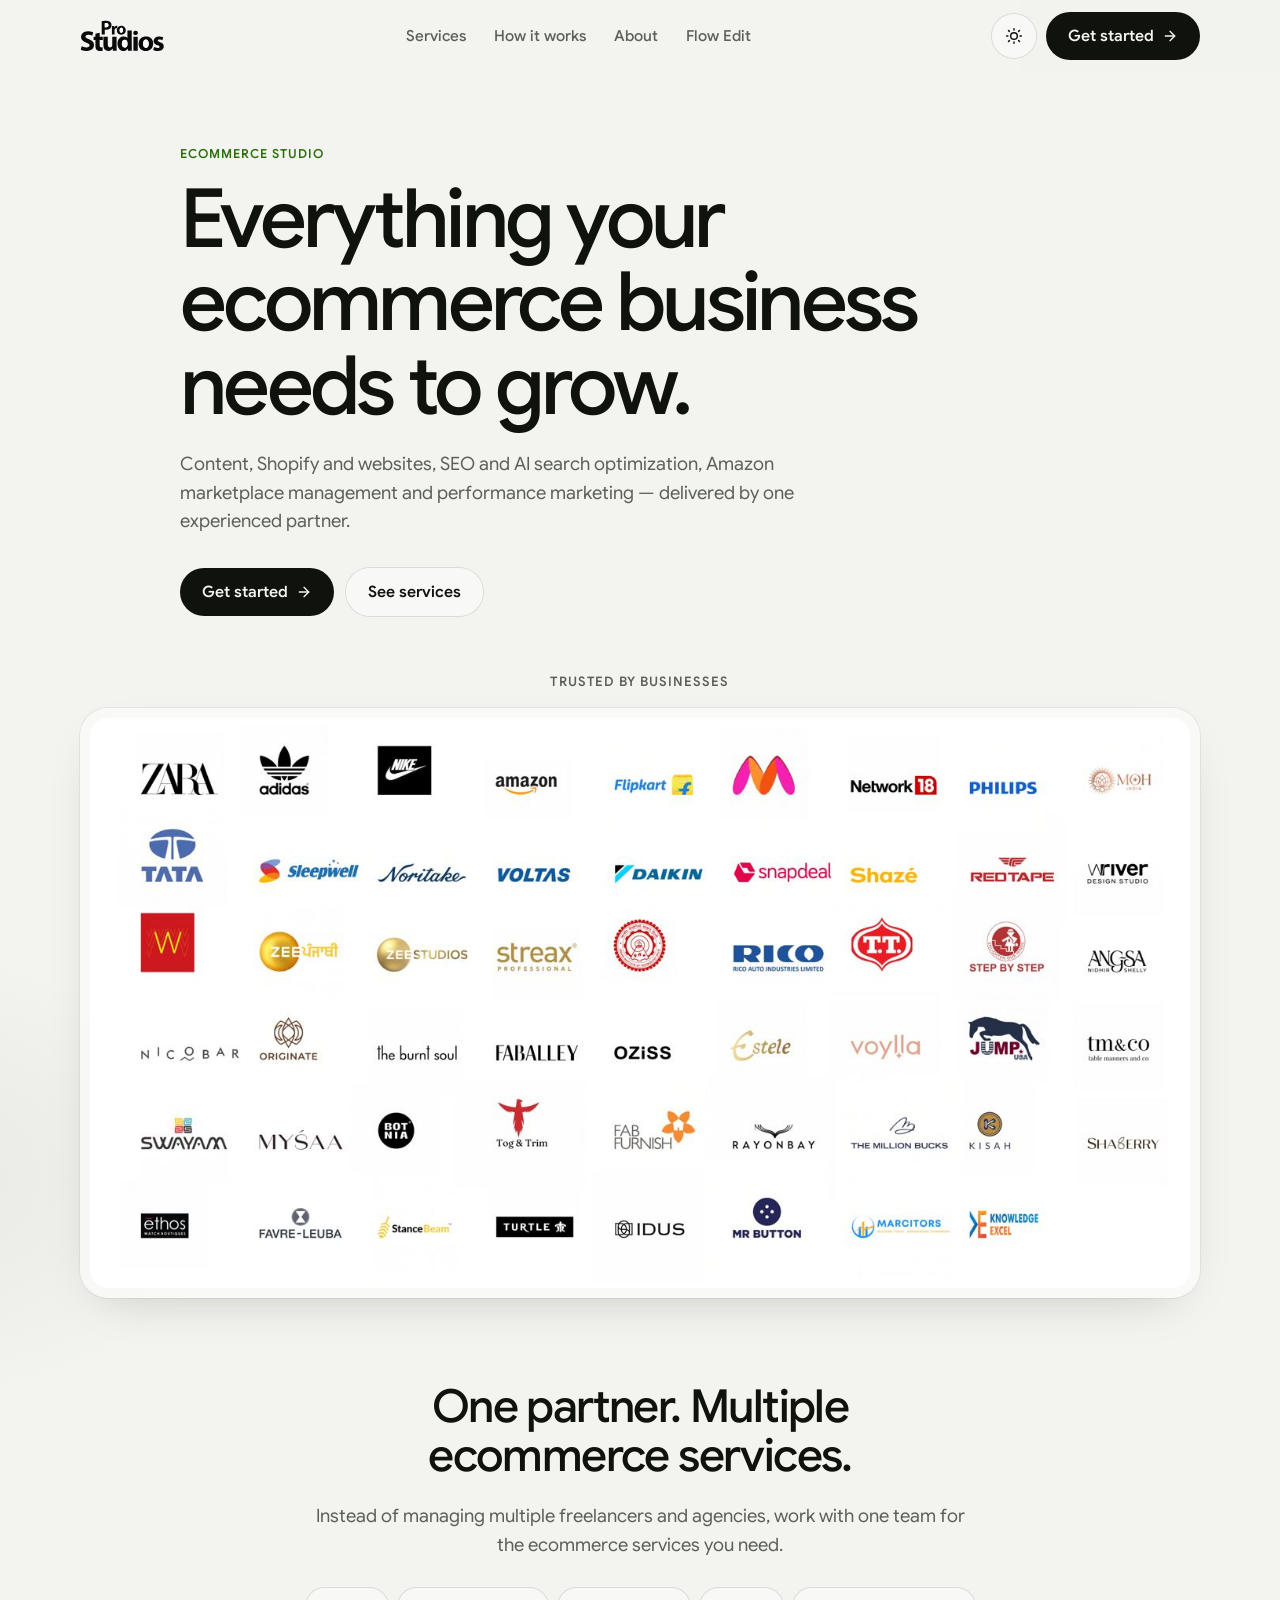
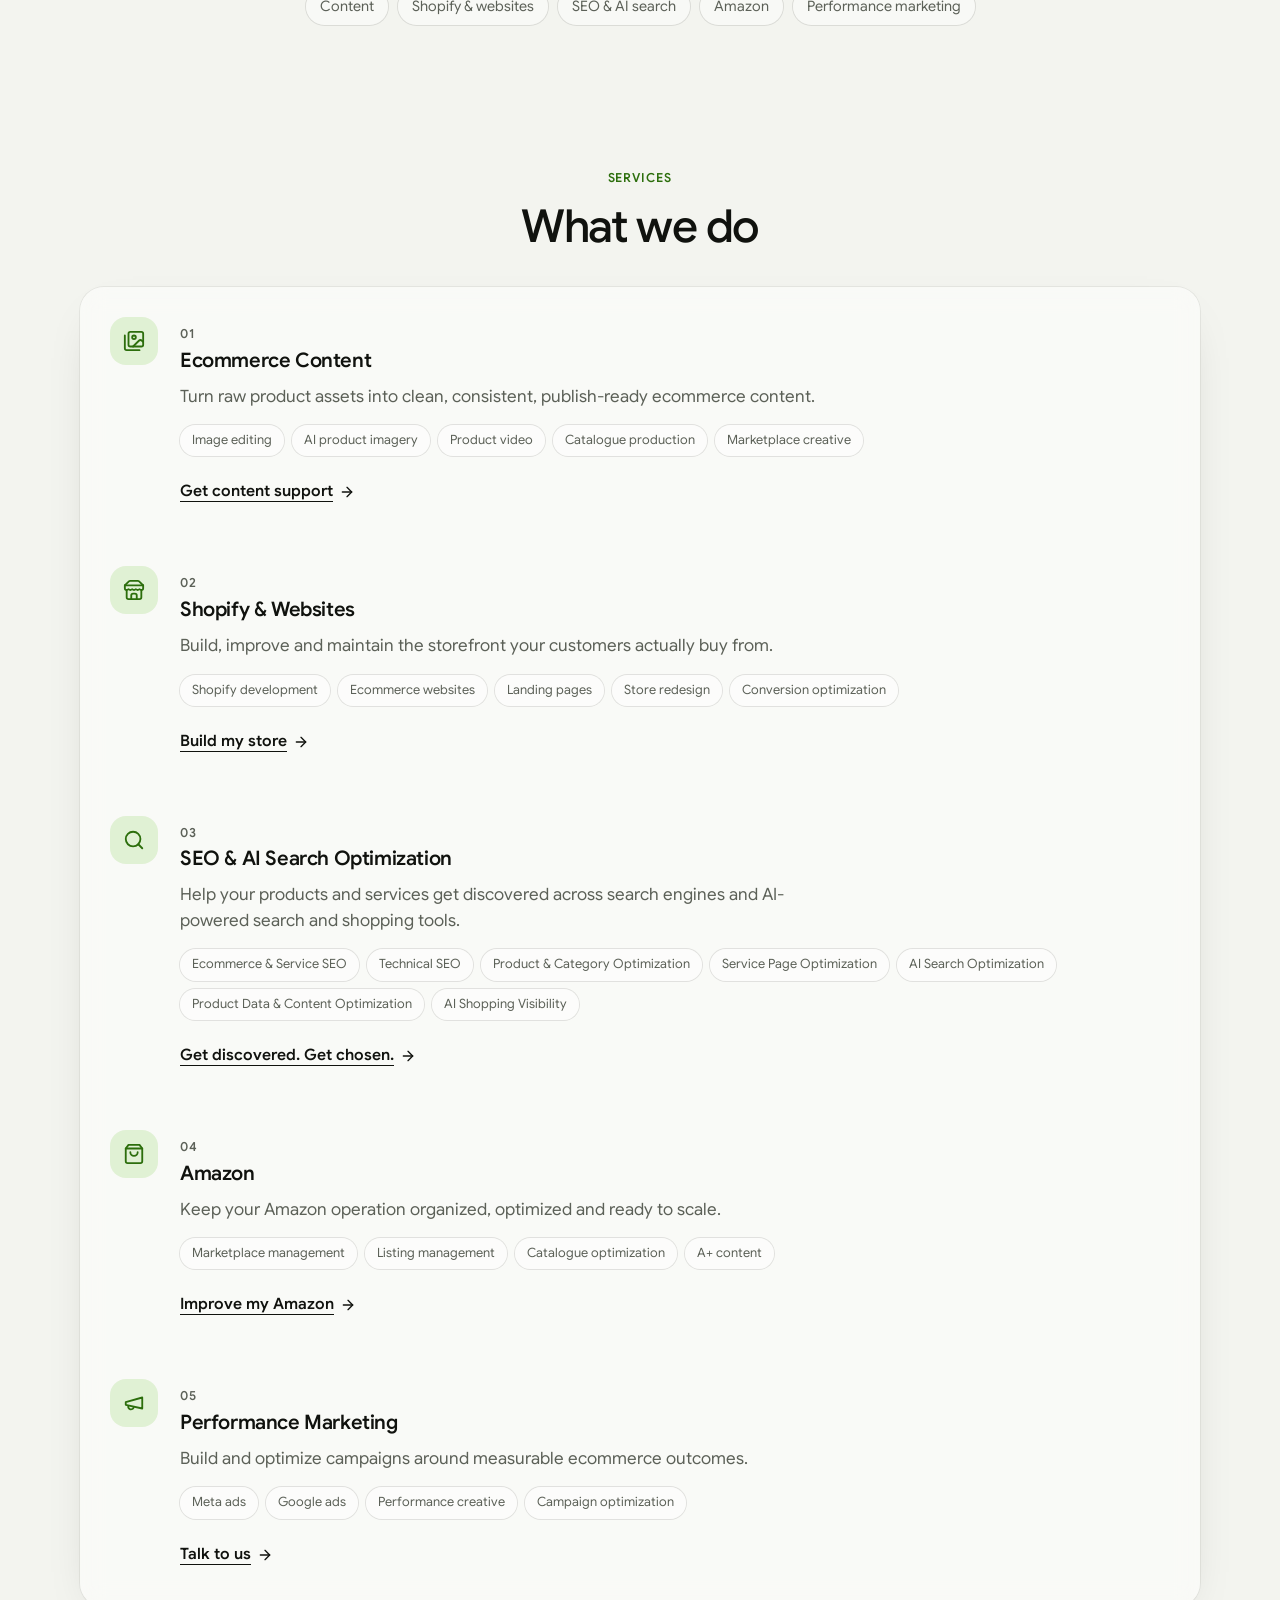
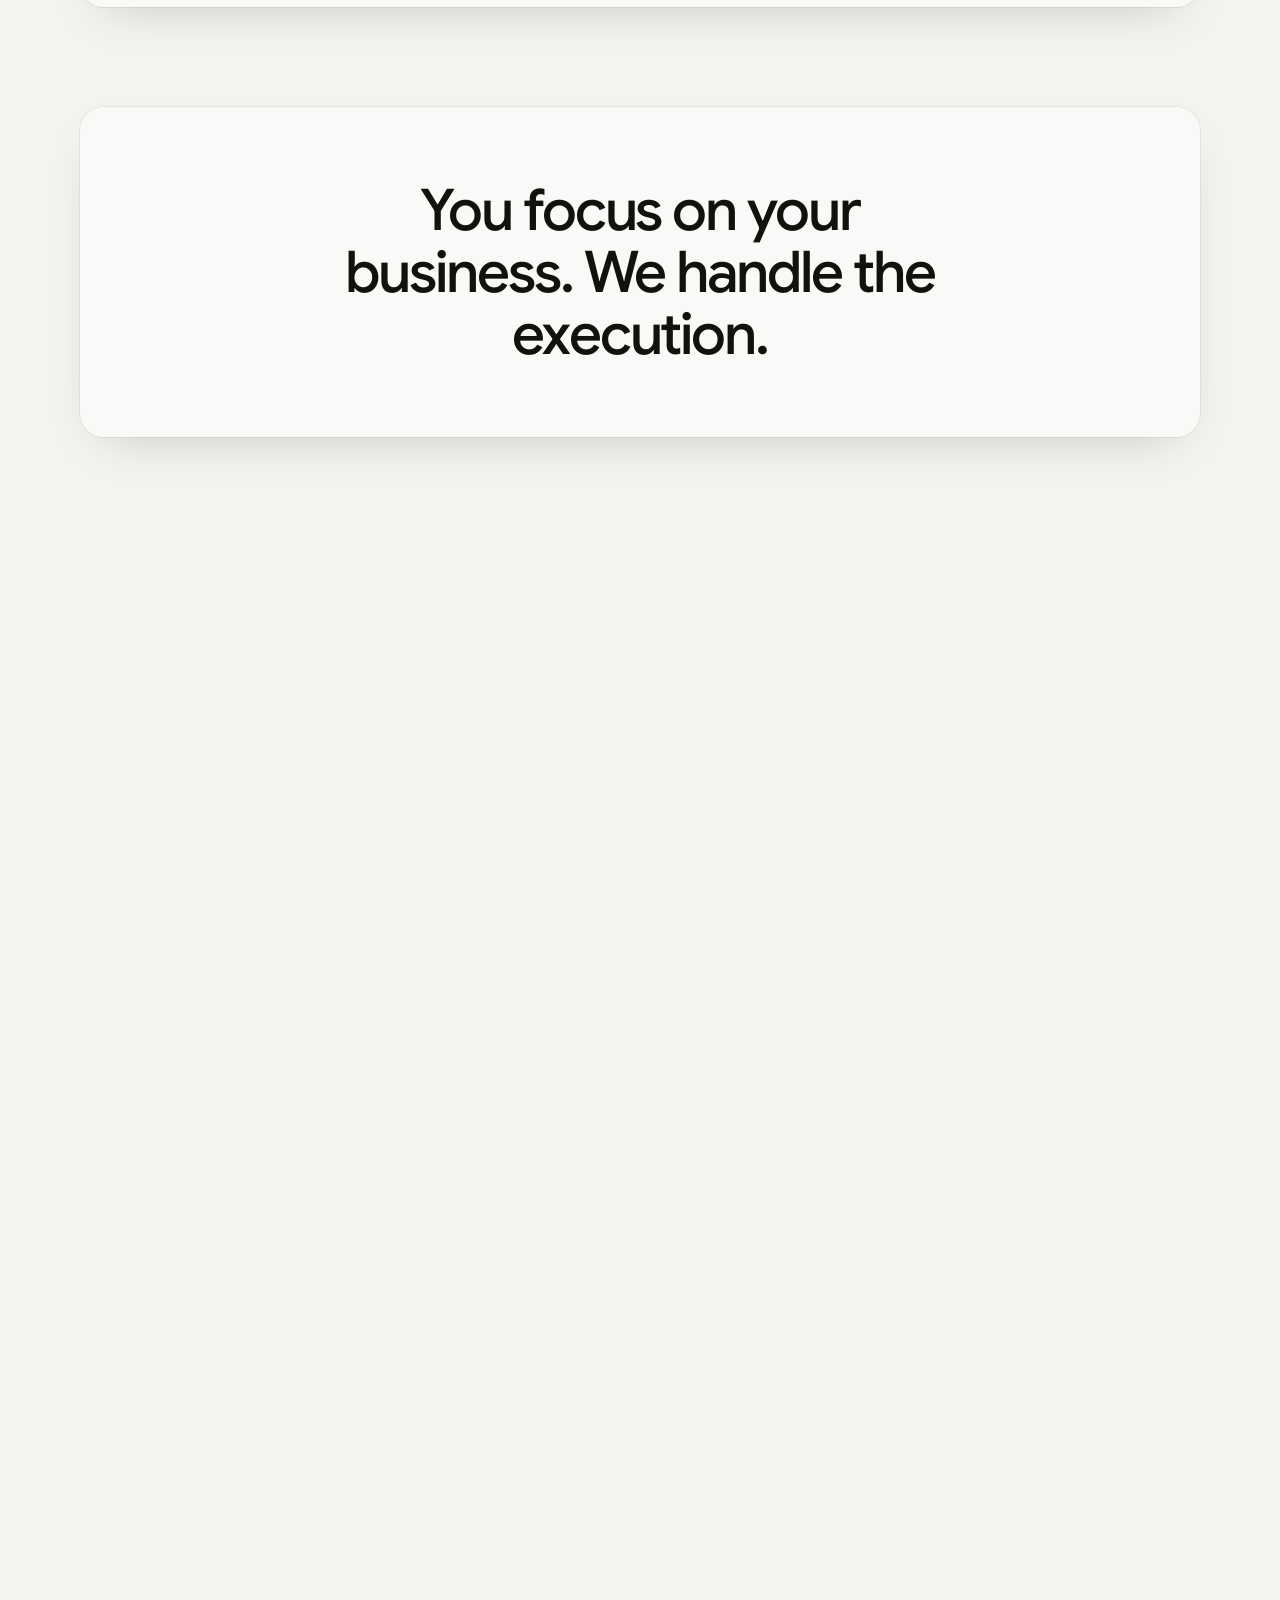
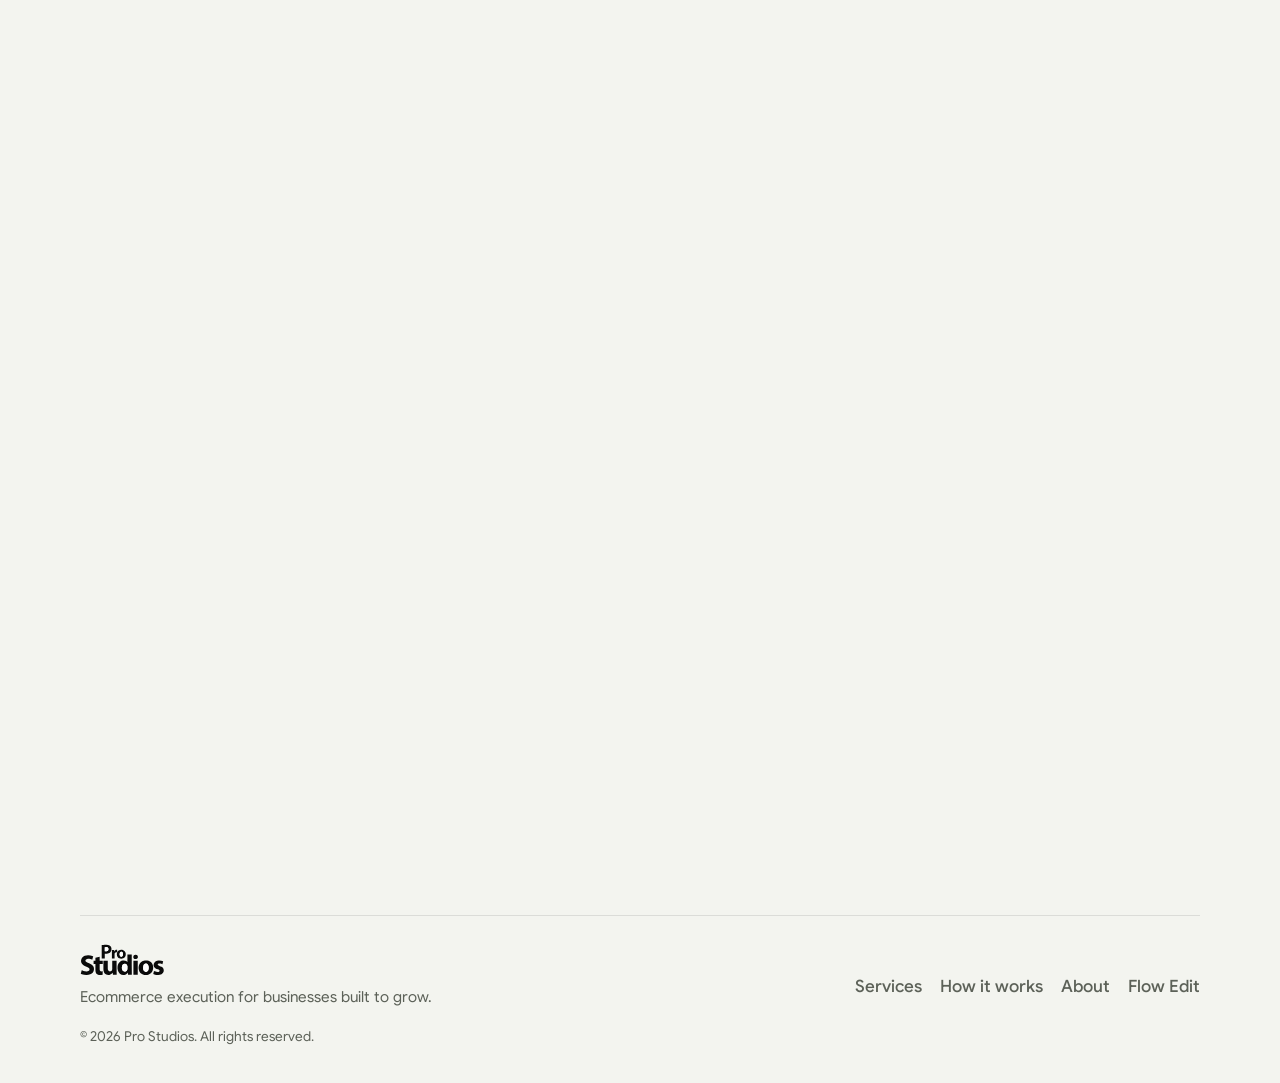
==== commit 2fcf017f: "Show all 18 Flow Edit photos and separate the hero from the buttons" ====
--- a/index.html
+++ b/index.html
@@ -1902,4 +1902,4 @@
   }
 }
 
-.flow-hero{padding:10px;margin-bottom:28px}.flow-hero img{width:100%;height:auto;aspect-ratio:16/9;object-fit:cover;display:block;border-radius:18px}</style><meta name="twitter:card" content="summary_large_image"><meta property="og:type" content="website"><meta property="og:url" content="https://prostudios.in/"><meta property="og:title" content="Pro Studios"><meta property="og:description" content="Ecommerce content, Shopify development, SEO and AI search optimization, Amazon marketplace management and performance marketing — one team, multiple capabilities."><meta property="og:image" content="https://prostudios.in/share.jpg"><meta property="og:image:secure_url" content="https://prostudios.in/share.jpg"><meta property="og:image:type" content="image/jpeg"><meta property="og:image:width" content="1200"><meta property="og:image:height" content="630"><meta property="og:image:alt" content="Pro Studios"><meta name="twitter:image" content="https://prostudios.in/share.jpg"><meta charSet="utf-8"/><meta name="viewport" content="width=device-width, initial-scale=1, viewport-fit=cover"/><link rel="preload" as="image" href="logo-prostudios.svg"/><title>Pro Studios — We help ecommerce businesses grow.</title><meta name="color-scheme" content="light dark"/><meta name="apple-mobile-web-app-title" content="Pro Studios"/><meta name="application-name" content="Pro Studios"/><meta name="description" content="Ecommerce content, Shopify development, SEO and AI search optimization, Amazon marketplace management and performance marketing — one team, multiple capabilities."/><meta name="robots" content="index, follow, max-image-preview:large, max-snippet:-1, max-video-preview:-1"/><meta name="author" content="Pro Studios"/><meta name="theme-color" content="#090a08" media="(prefers-color-scheme: dark)"/><link rel="preload" href="fonts/google-sans-latin-500.woff2" as="font" type="font/woff2" crossorigin="anonymous"/><link rel="icon" type="image/svg+xml" href="favicon.svg"/><link rel="icon" type="image/png" sizes="32x32" href="favicon-32x32.png"/><link rel="icon" type="image/png" sizes="48x48" href="favicon-48x48.png"/><link rel="icon" type="image/png" sizes="192x192" href="android-chrome-192x192.png"/><link rel="icon" type="image/png" sizes="512x512" href="android-chrome-512x512.png"/><link rel="apple-touch-icon" href="__grok/icon-180.png"/><link rel="apple-touch-icon" sizes="180x180" href="apple-touch-icon.png"/><script>document.documentElement.classList.add("js");try{var t=localStorage.getItem("pro-theme");if(t==="dark"||t==="light")document.documentElement.setAttribute("data-theme",t);}catch(e){}</script><script type="application/ld+json">{"@context":"https://schema.org","@type":"ProfessionalService","name":"Pro Studios","description":"Ecommerce content, Shopify development, SEO and AI search optimization, Amazon marketplace management and performance marketing — one team, multiple capabilities.","image":"https://prostudios.in/og.jpg","areaServed":["India","United States","United Kingdom","United Arab Emirates"],"knowsAbout":["Ecommerce content production","Shopify development","Search engine optimization","AI search optimization","Amazon marketplace management","Performance marketing"],"makesOffer":[{"@type":"Offer","itemOffered":{"@type":"Service","name":"Ecommerce Content"}},{"@type":"Offer","itemOffered":{"@type":"Service","name":"Shopify & Websites"}},{"@type":"Offer","itemOffered":{"@type":"Service","name":"SEO & AI Search Optimization"}},{"@type":"Offer","itemOffered":{"@type":"Service","name":"Amazon"}},{"@type":"Offer","itemOffered":{"@type":"Service","name":"Performance Marketing"}}]}</script><meta name="apple-mobile-web-app-status-bar-style" content="black"></head><body><!--$--><a class="skip" href="#main">Skip to content</a><div class="progress" id="scroll-progress" aria-hidden="true"></div><header class="site-header"><div class="wrap nav"><a class="brand" href="#main" aria-label="Pro Studios home"><img class="brand-logo " src="logo-prostudios.svg" alt="Pro Studios" width="110" height="32"/></a><div class="menu-clip"><nav class="nav-links" aria-label="Primary" id="site-nav"><a href="#services">Services</a><a href="#how">How it works</a><a href="#about">About</a><a href="flow.html">Flow Edit</a><a class="btn btn-primary mobile-cta" href="#audit">Get started <svg xmlns="http://www.w3.org/2000/svg" width="24" height="24" viewBox="0 0 24 24" fill="none" stroke="currentColor" stroke-width="2" stroke-linecap="round" stroke-linejoin="round" class="lucide lucide-arrow-right" aria-hidden="true"><path d="M5 12h14"></path><path d="m12 5 7 7-7 7"></path></svg></a></nav></div><button class="scrim" type="button" aria-label="Close menu"></button><div class="nav-actions"><button class="icon-btn theme-btn" type="button" aria-label="Switch color theme"><span class="theme-ico" aria-hidden="true"><svg class="sun" viewBox="0 0 24 24" width="20" height="20" fill="none" stroke="currentColor" stroke-width="1.75" stroke-linecap="round"><circle cx="12" cy="12" r="4"></circle><path d="M12 3.25v1.5M12 19.25v1.5M3.25 12h1.5M19.25 12h1.5M5.4 5.4l1.05 1.05M17.55 17.55l1.05 1.05M18.6 5.4l-1.05 1.05M6.45 17.55l-1.05 1.05"></path></svg><svg class="moon" viewBox="0 0 24 24" width="20" height="20" fill="none" stroke="currentColor" stroke-width="1.75" stroke-linecap="round" stroke-linejoin="round"><path d="M20 14.6A7.8 7.8 0 0 1 9.4 4 6.5 6.5 0 1 0 20 14.6z"></path></svg></span></button><a class="btn btn-primary nav-cta" href="#audit">Get started <svg xmlns="http://www.w3.org/2000/svg" width="24" height="24" viewBox="0 0 24 24" fill="none" stroke="currentColor" stroke-width="2" stroke-linecap="round" stroke-linejoin="round" class="lucide lucide-arrow-right" aria-hidden="true"><path d="M5 12h14"></path><path d="m12 5 7 7-7 7"></path></svg></a><button class="menu-btn" type="button" aria-label="Open menu" aria-expanded="false" aria-controls="site-nav"><svg xmlns="http://www.w3.org/2000/svg" width="20" height="20" viewBox="0 0 24 24" fill="none" stroke="currentColor" stroke-width="2" stroke-linecap="round" stroke-linejoin="round" class="icon-open" aria-hidden="true"><path d="M4 12h16"></path><path d="M4 18h16"></path><path d="M4 6h16"></path></svg><svg class="icon-close" xmlns="http://www.w3.org/2000/svg" width="20" height="20" viewBox="0 0 24 24" fill="none" stroke="currentColor" stroke-width="2" stroke-linecap="round" aria-hidden="true"><path d="M18 6 6 18"></path><path d="m6 6 12 12"></path></svg></button></div></div></header><main id="main"><section class="hero"><div class="wrap hero-copy"><p class="eyebrow">Ecommerce studio</p><h1><span class="word">Everything<!-- --> </span><span class="word">your<!-- --> </span><span class="word">ecommerce<!-- --> </span><span class="word">business<!-- --> </span><span class="word">needs<!-- --> </span><span class="word">to<!-- --> </span><span class="word">grow.<!-- --> </span></h1><p class="lede">Content, Shopify and websites, SEO and AI search optimization, Amazon marketplace management and performance marketing — delivered by one experienced partner.</p><div class="hero-cta"><a class="btn btn-primary" href="#audit">Get started <svg xmlns="http://www.w3.org/2000/svg" width="24" height="24" viewBox="0 0 24 24" fill="none" stroke="currentColor" stroke-width="2" stroke-linecap="round" stroke-linejoin="round" aria-hidden="true"><path d="M5 12h14"></path><path d="m12 5 7 7-7 7"></path></svg></a><a class="btn btn-ghost" href="#services">See services</a></div></div></section><section class="block" aria-labelledby="clients-title" style="padding-top:28px"><div class="wrap"><div class="reveal "><p class="kicker" id="clients-title">Trusted by businesses</p><div class="glass logo-frame"><img src="clients.jpg" alt="Grid of client brand logos across retail, marketplaces and consumer brands" width="1400" height="726" loading="lazy" decoding="async"/></div></div></div></section><section class="block" style="padding-top:12px"><div class="wrap center"><div class="reveal "><h2>One partner. Multiple ecommerce services.</h2><p class="lede">Instead of managing multiple freelancers and agencies, work with one team for the ecommerce services you need.</p><div class="chips"><span>Content</span><span>Shopify &amp; websites</span><span>SEO &amp; AI search</span><span>Amazon</span><span>Performance marketing</span></div></div></div></section><section class="block" id="services" aria-labelledby="services-title"><div class="wrap"><div class="reveal center"><p class="eyebrow">Services</p><h2 id="services-title">What we do</h2></div><ol class="glass svc-list"><li><div class="reveal "><article class="svc"><div class="svc-ico" aria-hidden="true"><svg xmlns="http://www.w3.org/2000/svg" width="24" height="24" viewBox="0 0 24 24" fill="none" stroke="currentColor" stroke-width="2" stroke-linecap="round" stroke-linejoin="round" class="lucide lucide-images" aria-hidden="true"><path d="M18 22H4a2 2 0 0 1-2-2V6"></path><path d="m22 13-1.296-1.296a2.41 2.41 0 0 0-3.408 0L11 18"></path><circle cx="12" cy="8" r="2"></circle><rect width="16" height="16" x="6" y="2" rx="2"></rect></svg></div><div><p class="num">01</p><h3>Ecommerce Content</h3><p>Turn raw product assets into clean, consistent, publish-ready ecommerce content.</p><div class="tags"><span>Image editing</span><span>AI product imagery</span><span>Product video</span><span>Catalogue production</span><span>Marketplace creative</span></div><a class="btn btn-line" href="#audit"><span>Get content support</span><svg xmlns="http://www.w3.org/2000/svg" width="24" height="24" viewBox="0 0 24 24" fill="none" stroke="currentColor" stroke-width="2" stroke-linecap="round" stroke-linejoin="round" class="lucide lucide-arrow-right" aria-hidden="true"><path d="M5 12h14"></path><path d="m12 5 7 7-7 7"></path></svg></a></div></article></div></li><li><div class="reveal "><article class="svc"><div class="svc-ico" aria-hidden="true"><svg xmlns="http://www.w3.org/2000/svg" width="24" height="24" viewBox="0 0 24 24" fill="none" stroke="currentColor" stroke-width="2" stroke-linecap="round" stroke-linejoin="round" class="lucide lucide-store" aria-hidden="true"><path d="m2 7 4.41-4.41A2 2 0 0 1 7.83 2h8.34a2 2 0 0 1 1.42.59L22 7"></path><path d="M4 12v8a2 2 0 0 0 2 2h12a2 2 0 0 0 2-2v-8"></path><path d="M15 22v-4a2 2 0 0 0-2-2h-2a2 2 0 0 0-2 2v4"></path><path d="M2 7h20"></path><path d="M22 7v3a2 2 0 0 1-2 2a2.7 2.7 0 0 1-1.59-.63.7.7 0 0 0-.82 0A2.7 2.7 0 0 1 16 12a2.7 2.7 0 0 1-1.59-.63.7.7 0 0 0-.82 0A2.7 2.7 0 0 1 12 12a2.7 2.7 0 0 1-1.59-.63.7.7 0 0 0-.82 0A2.7 2.7 0 0 1 8 12a2.7 2.7 0 0 1-1.59-.63.7.7 0 0 0-.82 0A2.7 2.7 0 0 1 4 12a2 2 0 0 1-2-2V7"></path></svg></div><div><p class="num">02</p><h3>Shopify &amp; Websites</h3><p>Build, improve and maintain the storefront your customers actually buy from.</p><div class="tags"><span>Shopify development</span><span>Ecommerce websites</span><span>Landing pages</span><span>Store redesign</span><span>Conversion optimization</span></div><a class="btn btn-line" href="#audit"><span>Build my store</span><svg xmlns="http://www.w3.org/2000/svg" width="24" height="24" viewBox="0 0 24 24" fill="none" stroke="currentColor" stroke-width="2" stroke-linecap="round" stroke-linejoin="round" class="lucide lucide-arrow-right" aria-hidden="true"><path d="M5 12h14"></path><path d="m12 5 7 7-7 7"></path></svg></a></div></article></div></li><li><div class="reveal "><article class="svc"><div class="svc-ico" aria-hidden="true"><svg xmlns="http://www.w3.org/2000/svg" width="24" height="24" viewBox="0 0 24 24" fill="none" stroke="currentColor" stroke-width="2" stroke-linecap="round" stroke-linejoin="round" class="lucide lucide-search" aria-hidden="true"><path d="m21 21-4.34-4.34"></path><circle cx="11" cy="11" r="8"></circle></svg></div><div><p class="num">03</p><h3>SEO &amp; AI Search Optimization</h3><p>Help your products and services get discovered across search engines and AI-powered search and shopping tools.</p><div class="tags"><span>Ecommerce &amp; Service SEO</span><span>Technical SEO</span><span>Product &amp; Category Optimization</span><span>Service Page Optimization</span><span>AI Search Optimization</span><span>Product Data &amp; Content Optimization</span><span>AI Shopping Visibility</span></div><a class="btn btn-line" href="#audit"><span>Get discovered. Get chosen.</span><svg xmlns="http://www.w3.org/2000/svg" width="24" height="24" viewBox="0 0 24 24" fill="none" stroke="currentColor" stroke-width="2" stroke-linecap="round" stroke-linejoin="round" class="lucide lucide-arrow-right" aria-hidden="true"><path d="M5 12h14"></path><path d="m12 5 7 7-7 7"></path></svg></a></div></article></div></li><li><div class="reveal "><article class="svc"><div class="svc-ico" aria-hidden="true"><svg xmlns="http://www.w3.org/2000/svg" width="24" height="24" viewBox="0 0 24 24" fill="none" stroke="currentColor" stroke-width="2" stroke-linecap="round" stroke-linejoin="round" class="lucide lucide-shopping-bag" aria-hidden="true"><path d="M6 2 3 6v14a2 2 0 0 0 2 2h14a2 2 0 0 0 2-2V6l-3-4Z"></path><path d="M3 6h18"></path><path d="M16 10a4 4 0 0 1-8 0"></path></svg></div><div><p class="num">04</p><h3>Amazon</h3><p>Keep your Amazon operation organized, optimized and ready to scale.</p><div class="tags"><span>Marketplace management</span><span>Listing management</span><span>Catalogue optimization</span><span>A+ content</span></div><a class="btn btn-line" href="#audit"><span>Improve my Amazon</span><svg xmlns="http://www.w3.org/2000/svg" width="24" height="24" viewBox="0 0 24 24" fill="none" stroke="currentColor" stroke-width="2" stroke-linecap="round" stroke-linejoin="round" class="lucide lucide-arrow-right" aria-hidden="true"><path d="M5 12h14"></path><path d="m12 5 7 7-7 7"></path></svg></a></div></article></div></li><li><div class="reveal "><article class="svc"><div class="svc-ico" aria-hidden="true"><svg xmlns="http://www.w3.org/2000/svg" width="24" height="24" viewBox="0 0 24 24" fill="none" stroke="currentColor" stroke-width="2" stroke-linecap="round" stroke-linejoin="round" class="lucide lucide-megaphone" aria-hidden="true"><path d="m3 11 18-5v12L3 14v-3z"></path><path d="M11.6 16.8a3 3 0 1 1-5.8-1.6"></path></svg></div><div><p class="num">05</p><h3>Performance Marketing</h3><p>Build and optimize campaigns around measurable ecommerce outcomes.</p><div class="tags"><span>Meta ads</span><span>Google ads</span><span>Performance creative</span><span>Campaign optimization</span></div><a class="btn btn-line" href="#audit"><span>Talk to us</span><svg xmlns="http://www.w3.org/2000/svg" width="24" height="24" viewBox="0 0 24 24" fill="none" stroke="currentColor" stroke-width="2" stroke-linecap="round" stroke-linejoin="round" class="lucide lucide-arrow-right" aria-hidden="true"><path d="M5 12h14"></path><path d="m12 5 7 7-7 7"></path></svg></a></div></article></div></li></ol></div></section><section class="statement" aria-label="How we work with you"><div class="wrap"><div class="reveal "><div class="glass statement-card"><h2>You focus on your business. We handle the execution.</h2></div></div></div></section><section class="block" aria-labelledby="who-title"><div class="wrap"><div class="reveal "><h2 id="who-title">Built for businesses that sell online.</h2></div><div class="grid-4"><div class="reveal "><article class="glass card"><h3>Ecommerce brands</h3><p>Content, stores, SEO and growth.</p></article></div><div class="reveal "><article class="glass card"><h3>Retailers</h3><p>Large catalogues and multiple digital channels.</p></article></div><div class="reveal "><article class="glass card"><h3>Marketplace sellers</h3><p>Amazon operations and ecommerce content.</p></article></div><div class="reveal "><article class="glass card"><h3>Agencies</h3><p>White-label ecommerce production and execution.</p></article></div></div></div></section><section class="block" id="how" aria-labelledby="how-title"><div class="wrap"><div class="reveal "><h2 id="how-title">Simple to start.</h2></div><ol class="grid-3"><li><div class="reveal "><article class="glass card"><p class="step-no">01</p><h3>Tell us what you need</h3><p>Complete the short form.</p></article></div></li><li><div class="reveal "><article class="glass card"><p class="step-no">02</p><h3>We review it</h3><p>We understand your requirements, volume and timeline.</p></article></div></li><li><div class="reveal "><article class="glass card"><p class="step-no">03</p><h3>We get to work</h3><p>We scope the project and begin execution.</p></article></div></li></ol></div></section><section class="block" id="about" aria-labelledby="_R_d6_"><div class="wrap"><div class="reveal "><h2 id="_R_d6_">Why work with Pro Studios?</h2><p class="lede">Ecommerce execution for businesses built to grow — content, storefronts, discovery and demand, under one relationship.</p></div><div class="grid-4"><div class="reveal "><article class="glass card"><h3>One partner</h3><p>Multiple ecommerce capabilities under one relationship.</p></article></div><div class="reveal "><article class="glass card"><h3>Flexible</h3><p>Start with one service or combine several.</p></article></div><div class="reveal "><article class="glass card"><h3>Scalable</h3><p>Increase your execution capacity as your business grows.</p></article></div><div class="reveal "><article class="glass card"><h3>Technology-assisted</h3><p>We use AI and automation where they genuinely improve speed and efficiency.</p></article></div></div></div></section><section class="block" id="audit" aria-labelledby="start-title"><div class="wrap"><div class="glass final"><h2 id="start-title">Let&#x27;s get started.</h2><p class="lede">Tell us what you need and we&#x27;ll get back to you.</p><form class="form" noValidate=""><div class="field"><label for="name">Name</label><input id="name" type="text" autoComplete="name" placeholder="Your name" required="" name="name"/></div><div class="field"><label for="email">Email</label><input id="email" type="email" autoComplete="email" placeholder="you@company.com" required="" name="email"/></div><div class="field"><label for="phone">Phone number</label><input id="phone" type="tel" autoComplete="tel" placeholder="+91 XXXXX XXXXX" required="" name="phone"/></div><div class="field"><label for="website">Website</label><input id="website" type="url" autoComplete="url" placeholder="https://" required="" name="website"/></div><div class="field"><label for="service">Service</label><select id="service" name="service"><option selected="">Ecommerce content</option><option>Shopify &amp; websites</option><option>SEO &amp; AI Search Optimization</option><option>Amazon</option><option>Performance marketing</option><option>Multiple services</option><option>Not sure</option></select></div><div class="field"><label for="budget">Budget</label><select id="budget" name="budget"><option>Under $500/mo</option><option>$500–$2,000/mo</option><option>$2,000–$5,000/mo</option><option>$5,000–$10,000/mo</option><option>$10,000+/mo</option><option selected="">Not sure</option></select></div><div class="field wide"><label for="country">Country</label><select id="country" name="country"><option selected="">India</option><option>United States</option><option>United Kingdom</option><option>UAE</option><option>Other</option></select></div><div class="form-actions"><button class="btn btn-primary" type="submit">Get started<!-- --> <svg xmlns="http://www.w3.org/2000/svg" width="24" height="24" viewBox="0 0 24 24" fill="none" stroke="currentColor" stroke-width="2" stroke-linecap="round" stroke-linejoin="round" class="lucide lucide-arrow-right" aria-hidden="true"><path d="M5 12h14"></path><path d="m12 5 7 7-7 7"></path></svg></button><p class="fine">Takes less than a minute.</p></div></form><p class="form-error" id="form-error" hidden></p><p class="form-ok" id="form-ok" hidden>Received. We'll be in touch.</p></div></div></section></main><footer class="site-footer"><div class="wrap"><div class="foot"><div><img class="brand-logo " src="logo-prostudios.svg" alt="Pro Studios" width="110" height="32"/><p>Ecommerce execution for businesses built to grow.</p></div><nav class="foot-links" aria-label="Footer"><a href="#services">Services</a><a href="#how">How it works</a><a href="#about">About</a><a href="flow.html">Flow Edit</a></nav></div><p class="copy">© <!-- -->2026<!-- --> Pro Studios. All rights reserved.</p></div></footer><!--/$--><script src="site.js" defer></script></body></html>+.flow-hero { padding: 10px; margin-top: 48px; margin-bottom: 8px; }.flow-hero img{width:100%;height:auto;aspect-ratio:16/9;object-fit:cover;display:block;border-radius:18px}</style><meta name="twitter:card" content="summary_large_image"><meta property="og:type" content="website"><meta property="og:url" content="https://prostudios.in/"><meta property="og:title" content="Pro Studios"><meta property="og:description" content="Ecommerce content, Shopify development, SEO and AI search optimization, Amazon marketplace management and performance marketing — one team, multiple capabilities."><meta property="og:image" content="https://prostudios.in/share.jpg"><meta property="og:image:secure_url" content="https://prostudios.in/share.jpg"><meta property="og:image:type" content="image/jpeg"><meta property="og:image:width" content="1200"><meta property="og:image:height" content="630"><meta property="og:image:alt" content="Pro Studios"><meta name="twitter:image" content="https://prostudios.in/share.jpg"><meta charSet="utf-8"/><meta name="viewport" content="width=device-width, initial-scale=1, viewport-fit=cover"/><link rel="preload" as="image" href="logo-prostudios.svg"/><title>Pro Studios — We help ecommerce businesses grow.</title><meta name="color-scheme" content="light dark"/><meta name="apple-mobile-web-app-title" content="Pro Studios"/><meta name="application-name" content="Pro Studios"/><meta name="description" content="Ecommerce content, Shopify development, SEO and AI search optimization, Amazon marketplace management and performance marketing — one team, multiple capabilities."/><meta name="robots" content="index, follow, max-image-preview:large, max-snippet:-1, max-video-preview:-1"/><meta name="author" content="Pro Studios"/><meta name="theme-color" content="#090a08" media="(prefers-color-scheme: dark)"/><link rel="preload" href="fonts/google-sans-latin-500.woff2" as="font" type="font/woff2" crossorigin="anonymous"/><link rel="icon" type="image/svg+xml" href="favicon.svg"/><link rel="icon" type="image/png" sizes="32x32" href="favicon-32x32.png"/><link rel="icon" type="image/png" sizes="48x48" href="favicon-48x48.png"/><link rel="icon" type="image/png" sizes="192x192" href="android-chrome-192x192.png"/><link rel="icon" type="image/png" sizes="512x512" href="android-chrome-512x512.png"/><link rel="apple-touch-icon" href="__grok/icon-180.png"/><link rel="apple-touch-icon" sizes="180x180" href="apple-touch-icon.png"/><script>document.documentElement.classList.add("js");try{var t=localStorage.getItem("pro-theme");if(t==="dark"||t==="light")document.documentElement.setAttribute("data-theme",t);}catch(e){}</script><script type="application/ld+json">{"@context":"https://schema.org","@type":"ProfessionalService","name":"Pro Studios","description":"Ecommerce content, Shopify development, SEO and AI search optimization, Amazon marketplace management and performance marketing — one team, multiple capabilities.","image":"https://prostudios.in/og.jpg","areaServed":["India","United States","United Kingdom","United Arab Emirates"],"knowsAbout":["Ecommerce content production","Shopify development","Search engine optimization","AI search optimization","Amazon marketplace management","Performance marketing"],"makesOffer":[{"@type":"Offer","itemOffered":{"@type":"Service","name":"Ecommerce Content"}},{"@type":"Offer","itemOffered":{"@type":"Service","name":"Shopify & Websites"}},{"@type":"Offer","itemOffered":{"@type":"Service","name":"SEO & AI Search Optimization"}},{"@type":"Offer","itemOffered":{"@type":"Service","name":"Amazon"}},{"@type":"Offer","itemOffered":{"@type":"Service","name":"Performance Marketing"}}]}</script><meta name="apple-mobile-web-app-status-bar-style" content="black"></head><body><!--$--><a class="skip" href="#main">Skip to content</a><div class="progress" id="scroll-progress" aria-hidden="true"></div><header class="site-header"><div class="wrap nav"><a class="brand" href="#main" aria-label="Pro Studios home"><img class="brand-logo " src="logo-prostudios.svg" alt="Pro Studios" width="110" height="32"/></a><div class="menu-clip"><nav class="nav-links" aria-label="Primary" id="site-nav"><a href="#services">Services</a><a href="#how">How it works</a><a href="#about">About</a><a href="flow.html">Flow Edit</a><a class="btn btn-primary mobile-cta" href="#audit">Get started <svg xmlns="http://www.w3.org/2000/svg" width="24" height="24" viewBox="0 0 24 24" fill="none" stroke="currentColor" stroke-width="2" stroke-linecap="round" stroke-linejoin="round" class="lucide lucide-arrow-right" aria-hidden="true"><path d="M5 12h14"></path><path d="m12 5 7 7-7 7"></path></svg></a></nav></div><button class="scrim" type="button" aria-label="Close menu"></button><div class="nav-actions"><button class="icon-btn theme-btn" type="button" aria-label="Switch color theme"><span class="theme-ico" aria-hidden="true"><svg class="sun" viewBox="0 0 24 24" width="20" height="20" fill="none" stroke="currentColor" stroke-width="1.75" stroke-linecap="round"><circle cx="12" cy="12" r="4"></circle><path d="M12 3.25v1.5M12 19.25v1.5M3.25 12h1.5M19.25 12h1.5M5.4 5.4l1.05 1.05M17.55 17.55l1.05 1.05M18.6 5.4l-1.05 1.05M6.45 17.55l-1.05 1.05"></path></svg><svg class="moon" viewBox="0 0 24 24" width="20" height="20" fill="none" stroke="currentColor" stroke-width="1.75" stroke-linecap="round" stroke-linejoin="round"><path d="M20 14.6A7.8 7.8 0 0 1 9.4 4 6.5 6.5 0 1 0 20 14.6z"></path></svg></span></button><a class="btn btn-primary nav-cta" href="#audit">Get started <svg xmlns="http://www.w3.org/2000/svg" width="24" height="24" viewBox="0 0 24 24" fill="none" stroke="currentColor" stroke-width="2" stroke-linecap="round" stroke-linejoin="round" class="lucide lucide-arrow-right" aria-hidden="true"><path d="M5 12h14"></path><path d="m12 5 7 7-7 7"></path></svg></a><button class="menu-btn" type="button" aria-label="Open menu" aria-expanded="false" aria-controls="site-nav"><svg xmlns="http://www.w3.org/2000/svg" width="20" height="20" viewBox="0 0 24 24" fill="none" stroke="currentColor" stroke-width="2" stroke-linecap="round" stroke-linejoin="round" class="icon-open" aria-hidden="true"><path d="M4 12h16"></path><path d="M4 18h16"></path><path d="M4 6h16"></path></svg><svg class="icon-close" xmlns="http://www.w3.org/2000/svg" width="20" height="20" viewBox="0 0 24 24" fill="none" stroke="currentColor" stroke-width="2" stroke-linecap="round" aria-hidden="true"><path d="M18 6 6 18"></path><path d="m6 6 12 12"></path></svg></button></div></div></header><main id="main"><section class="hero"><div class="wrap hero-copy"><p class="eyebrow">Ecommerce studio</p><h1><span class="word">Everything<!-- --> </span><span class="word">your<!-- --> </span><span class="word">ecommerce<!-- --> </span><span class="word">business<!-- --> </span><span class="word">needs<!-- --> </span><span class="word">to<!-- --> </span><span class="word">grow.<!-- --> </span></h1><p class="lede">Content, Shopify and websites, SEO and AI search optimization, Amazon marketplace management and performance marketing — delivered by one experienced partner.</p><div class="hero-cta"><a class="btn btn-primary" href="#audit">Get started <svg xmlns="http://www.w3.org/2000/svg" width="24" height="24" viewBox="0 0 24 24" fill="none" stroke="currentColor" stroke-width="2" stroke-linecap="round" stroke-linejoin="round" aria-hidden="true"><path d="M5 12h14"></path><path d="m12 5 7 7-7 7"></path></svg></a><a class="btn btn-ghost" href="#services">See services</a></div></div></section><section class="block" aria-labelledby="clients-title" style="padding-top:28px"><div class="wrap"><div class="reveal "><p class="kicker" id="clients-title">Trusted by businesses</p><div class="glass logo-frame"><img src="clients.jpg" alt="Grid of client brand logos across retail, marketplaces and consumer brands" width="1400" height="726" loading="lazy" decoding="async"/></div></div></div></section><section class="block" style="padding-top:12px"><div class="wrap center"><div class="reveal "><h2>One partner. Multiple ecommerce services.</h2><p class="lede">Instead of managing multiple freelancers and agencies, work with one team for the ecommerce services you need.</p><div class="chips"><span>Content</span><span>Shopify &amp; websites</span><span>SEO &amp; AI search</span><span>Amazon</span><span>Performance marketing</span></div></div></div></section><section class="block" id="services" aria-labelledby="services-title"><div class="wrap"><div class="reveal center"><p class="eyebrow">Services</p><h2 id="services-title">What we do</h2></div><ol class="glass svc-list"><li><div class="reveal "><article class="svc"><div class="svc-ico" aria-hidden="true"><svg xmlns="http://www.w3.org/2000/svg" width="24" height="24" viewBox="0 0 24 24" fill="none" stroke="currentColor" stroke-width="2" stroke-linecap="round" stroke-linejoin="round" class="lucide lucide-images" aria-hidden="true"><path d="M18 22H4a2 2 0 0 1-2-2V6"></path><path d="m22 13-1.296-1.296a2.41 2.41 0 0 0-3.408 0L11 18"></path><circle cx="12" cy="8" r="2"></circle><rect width="16" height="16" x="6" y="2" rx="2"></rect></svg></div><div><p class="num">01</p><h3>Ecommerce Content</h3><p>Turn raw product assets into clean, consistent, publish-ready ecommerce content.</p><div class="tags"><span>Image editing</span><span>AI product imagery</span><span>Product video</span><span>Catalogue production</span><span>Marketplace creative</span></div><a class="btn btn-line" href="#audit"><span>Get content support</span><svg xmlns="http://www.w3.org/2000/svg" width="24" height="24" viewBox="0 0 24 24" fill="none" stroke="currentColor" stroke-width="2" stroke-linecap="round" stroke-linejoin="round" class="lucide lucide-arrow-right" aria-hidden="true"><path d="M5 12h14"></path><path d="m12 5 7 7-7 7"></path></svg></a></div></article></div></li><li><div class="reveal "><article class="svc"><div class="svc-ico" aria-hidden="true"><svg xmlns="http://www.w3.org/2000/svg" width="24" height="24" viewBox="0 0 24 24" fill="none" stroke="currentColor" stroke-width="2" stroke-linecap="round" stroke-linejoin="round" class="lucide lucide-store" aria-hidden="true"><path d="m2 7 4.41-4.41A2 2 0 0 1 7.83 2h8.34a2 2 0 0 1 1.42.59L22 7"></path><path d="M4 12v8a2 2 0 0 0 2 2h12a2 2 0 0 0 2-2v-8"></path><path d="M15 22v-4a2 2 0 0 0-2-2h-2a2 2 0 0 0-2 2v4"></path><path d="M2 7h20"></path><path d="M22 7v3a2 2 0 0 1-2 2a2.7 2.7 0 0 1-1.59-.63.7.7 0 0 0-.82 0A2.7 2.7 0 0 1 16 12a2.7 2.7 0 0 1-1.59-.63.7.7 0 0 0-.82 0A2.7 2.7 0 0 1 12 12a2.7 2.7 0 0 1-1.59-.63.7.7 0 0 0-.82 0A2.7 2.7 0 0 1 8 12a2.7 2.7 0 0 1-1.59-.63.7.7 0 0 0-.82 0A2.7 2.7 0 0 1 4 12a2 2 0 0 1-2-2V7"></path></svg></div><div><p class="num">02</p><h3>Shopify &amp; Websites</h3><p>Build, improve and maintain the storefront your customers actually buy from.</p><div class="tags"><span>Shopify development</span><span>Ecommerce websites</span><span>Landing pages</span><span>Store redesign</span><span>Conversion optimization</span></div><a class="btn btn-line" href="#audit"><span>Build my store</span><svg xmlns="http://www.w3.org/2000/svg" width="24" height="24" viewBox="0 0 24 24" fill="none" stroke="currentColor" stroke-width="2" stroke-linecap="round" stroke-linejoin="round" class="lucide lucide-arrow-right" aria-hidden="true"><path d="M5 12h14"></path><path d="m12 5 7 7-7 7"></path></svg></a></div></article></div></li><li><div class="reveal "><article class="svc"><div class="svc-ico" aria-hidden="true"><svg xmlns="http://www.w3.org/2000/svg" width="24" height="24" viewBox="0 0 24 24" fill="none" stroke="currentColor" stroke-width="2" stroke-linecap="round" stroke-linejoin="round" class="lucide lucide-search" aria-hidden="true"><path d="m21 21-4.34-4.34"></path><circle cx="11" cy="11" r="8"></circle></svg></div><div><p class="num">03</p><h3>SEO &amp; AI Search Optimization</h3><p>Help your products and services get discovered across search engines and AI-powered search and shopping tools.</p><div class="tags"><span>Ecommerce &amp; Service SEO</span><span>Technical SEO</span><span>Product &amp; Category Optimization</span><span>Service Page Optimization</span><span>AI Search Optimization</span><span>Product Data &amp; Content Optimization</span><span>AI Shopping Visibility</span></div><a class="btn btn-line" href="#audit"><span>Get discovered. Get chosen.</span><svg xmlns="http://www.w3.org/2000/svg" width="24" height="24" viewBox="0 0 24 24" fill="none" stroke="currentColor" stroke-width="2" stroke-linecap="round" stroke-linejoin="round" class="lucide lucide-arrow-right" aria-hidden="true"><path d="M5 12h14"></path><path d="m12 5 7 7-7 7"></path></svg></a></div></article></div></li><li><div class="reveal "><article class="svc"><div class="svc-ico" aria-hidden="true"><svg xmlns="http://www.w3.org/2000/svg" width="24" height="24" viewBox="0 0 24 24" fill="none" stroke="currentColor" stroke-width="2" stroke-linecap="round" stroke-linejoin="round" class="lucide lucide-shopping-bag" aria-hidden="true"><path d="M6 2 3 6v14a2 2 0 0 0 2 2h14a2 2 0 0 0 2-2V6l-3-4Z"></path><path d="M3 6h18"></path><path d="M16 10a4 4 0 0 1-8 0"></path></svg></div><div><p class="num">04</p><h3>Amazon</h3><p>Keep your Amazon operation organized, optimized and ready to scale.</p><div class="tags"><span>Marketplace management</span><span>Listing management</span><span>Catalogue optimization</span><span>A+ content</span></div><a class="btn btn-line" href="#audit"><span>Improve my Amazon</span><svg xmlns="http://www.w3.org/2000/svg" width="24" height="24" viewBox="0 0 24 24" fill="none" stroke="currentColor" stroke-width="2" stroke-linecap="round" stroke-linejoin="round" class="lucide lucide-arrow-right" aria-hidden="true"><path d="M5 12h14"></path><path d="m12 5 7 7-7 7"></path></svg></a></div></article></div></li><li><div class="reveal "><article class="svc"><div class="svc-ico" aria-hidden="true"><svg xmlns="http://www.w3.org/2000/svg" width="24" height="24" viewBox="0 0 24 24" fill="none" stroke="currentColor" stroke-width="2" stroke-linecap="round" stroke-linejoin="round" class="lucide lucide-megaphone" aria-hidden="true"><path d="m3 11 18-5v12L3 14v-3z"></path><path d="M11.6 16.8a3 3 0 1 1-5.8-1.6"></path></svg></div><div><p class="num">05</p><h3>Performance Marketing</h3><p>Build and optimize campaigns around measurable ecommerce outcomes.</p><div class="tags"><span>Meta ads</span><span>Google ads</span><span>Performance creative</span><span>Campaign optimization</span></div><a class="btn btn-line" href="#audit"><span>Talk to us</span><svg xmlns="http://www.w3.org/2000/svg" width="24" height="24" viewBox="0 0 24 24" fill="none" stroke="currentColor" stroke-width="2" stroke-linecap="round" stroke-linejoin="round" class="lucide lucide-arrow-right" aria-hidden="true"><path d="M5 12h14"></path><path d="m12 5 7 7-7 7"></path></svg></a></div></article></div></li></ol></div></section><section class="statement" aria-label="How we work with you"><div class="wrap"><div class="reveal "><div class="glass statement-card"><h2>You focus on your business. We handle the execution.</h2></div></div></div></section><section class="block" aria-labelledby="who-title"><div class="wrap"><div class="reveal "><h2 id="who-title">Built for businesses that sell online.</h2></div><div class="grid-4"><div class="reveal "><article class="glass card"><h3>Ecommerce brands</h3><p>Content, stores, SEO and growth.</p></article></div><div class="reveal "><article class="glass card"><h3>Retailers</h3><p>Large catalogues and multiple digital channels.</p></article></div><div class="reveal "><article class="glass card"><h3>Marketplace sellers</h3><p>Amazon operations and ecommerce content.</p></article></div><div class="reveal "><article class="glass card"><h3>Agencies</h3><p>White-label ecommerce production and execution.</p></article></div></div></div></section><section class="block" id="how" aria-labelledby="how-title"><div class="wrap"><div class="reveal "><h2 id="how-title">Simple to start.</h2></div><ol class="grid-3"><li><div class="reveal "><article class="glass card"><p class="step-no">01</p><h3>Tell us what you need</h3><p>Complete the short form.</p></article></div></li><li><div class="reveal "><article class="glass card"><p class="step-no">02</p><h3>We review it</h3><p>We understand your requirements, volume and timeline.</p></article></div></li><li><div class="reveal "><article class="glass card"><p class="step-no">03</p><h3>We get to work</h3><p>We scope the project and begin execution.</p></article></div></li></ol></div></section><section class="block" id="about" aria-labelledby="_R_d6_"><div class="wrap"><div class="reveal "><h2 id="_R_d6_">Why work with Pro Studios?</h2><p class="lede">Ecommerce execution for businesses built to grow — content, storefronts, discovery and demand, under one relationship.</p></div><div class="grid-4"><div class="reveal "><article class="glass card"><h3>One partner</h3><p>Multiple ecommerce capabilities under one relationship.</p></article></div><div class="reveal "><article class="glass card"><h3>Flexible</h3><p>Start with one service or combine several.</p></article></div><div class="reveal "><article class="glass card"><h3>Scalable</h3><p>Increase your execution capacity as your business grows.</p></article></div><div class="reveal "><article class="glass card"><h3>Technology-assisted</h3><p>We use AI and automation where they genuinely improve speed and efficiency.</p></article></div></div></div></section><section class="block" id="audit" aria-labelledby="start-title"><div class="wrap"><div class="glass final"><h2 id="start-title">Let&#x27;s get started.</h2><p class="lede">Tell us what you need and we&#x27;ll get back to you.</p><form class="form" noValidate=""><div class="field"><label for="name">Name</label><input id="name" type="text" autoComplete="name" placeholder="Your name" required="" name="name"/></div><div class="field"><label for="email">Email</label><input id="email" type="email" autoComplete="email" placeholder="you@company.com" required="" name="email"/></div><div class="field"><label for="phone">Phone number</label><input id="phone" type="tel" autoComplete="tel" placeholder="+91 XXXXX XXXXX" required="" name="phone"/></div><div class="field"><label for="website">Website</label><input id="website" type="url" autoComplete="url" placeholder="https://" required="" name="website"/></div><div class="field"><label for="service">Service</label><select id="service" name="service"><option selected="">Ecommerce content</option><option>Shopify &amp; websites</option><option>SEO &amp; AI Search Optimization</option><option>Amazon</option><option>Performance marketing</option><option>Multiple services</option><option>Not sure</option></select></div><div class="field"><label for="budget">Budget</label><select id="budget" name="budget"><option>Under $500/mo</option><option>$500–$2,000/mo</option><option>$2,000–$5,000/mo</option><option>$5,000–$10,000/mo</option><option>$10,000+/mo</option><option selected="">Not sure</option></select></div><div class="field wide"><label for="country">Country</label><select id="country" name="country"><option selected="">India</option><option>United States</option><option>United Kingdom</option><option>UAE</option><option>Other</option></select></div><div class="form-actions"><button class="btn btn-primary" type="submit">Get started<!-- --> <svg xmlns="http://www.w3.org/2000/svg" width="24" height="24" viewBox="0 0 24 24" fill="none" stroke="currentColor" stroke-width="2" stroke-linecap="round" stroke-linejoin="round" class="lucide lucide-arrow-right" aria-hidden="true"><path d="M5 12h14"></path><path d="m12 5 7 7-7 7"></path></svg></button><p class="fine">Takes less than a minute.</p></div></form><p class="form-error" id="form-error" hidden></p><p class="form-ok" id="form-ok" hidden>Received. We'll be in touch.</p></div></div></section></main><footer class="site-footer"><div class="wrap"><div class="foot"><div><img class="brand-logo " src="logo-prostudios.svg" alt="Pro Studios" width="110" height="32"/><p>Ecommerce execution for businesses built to grow.</p></div><nav class="foot-links" aria-label="Footer"><a href="#services">Services</a><a href="#how">How it works</a><a href="#about">About</a><a href="flow.html">Flow Edit</a></nav></div><p class="copy">© <!-- -->2026<!-- --> Pro Studios. All rights reserved.</p></div></footer><!--/$--><script src="site.js" defer></script></body></html>
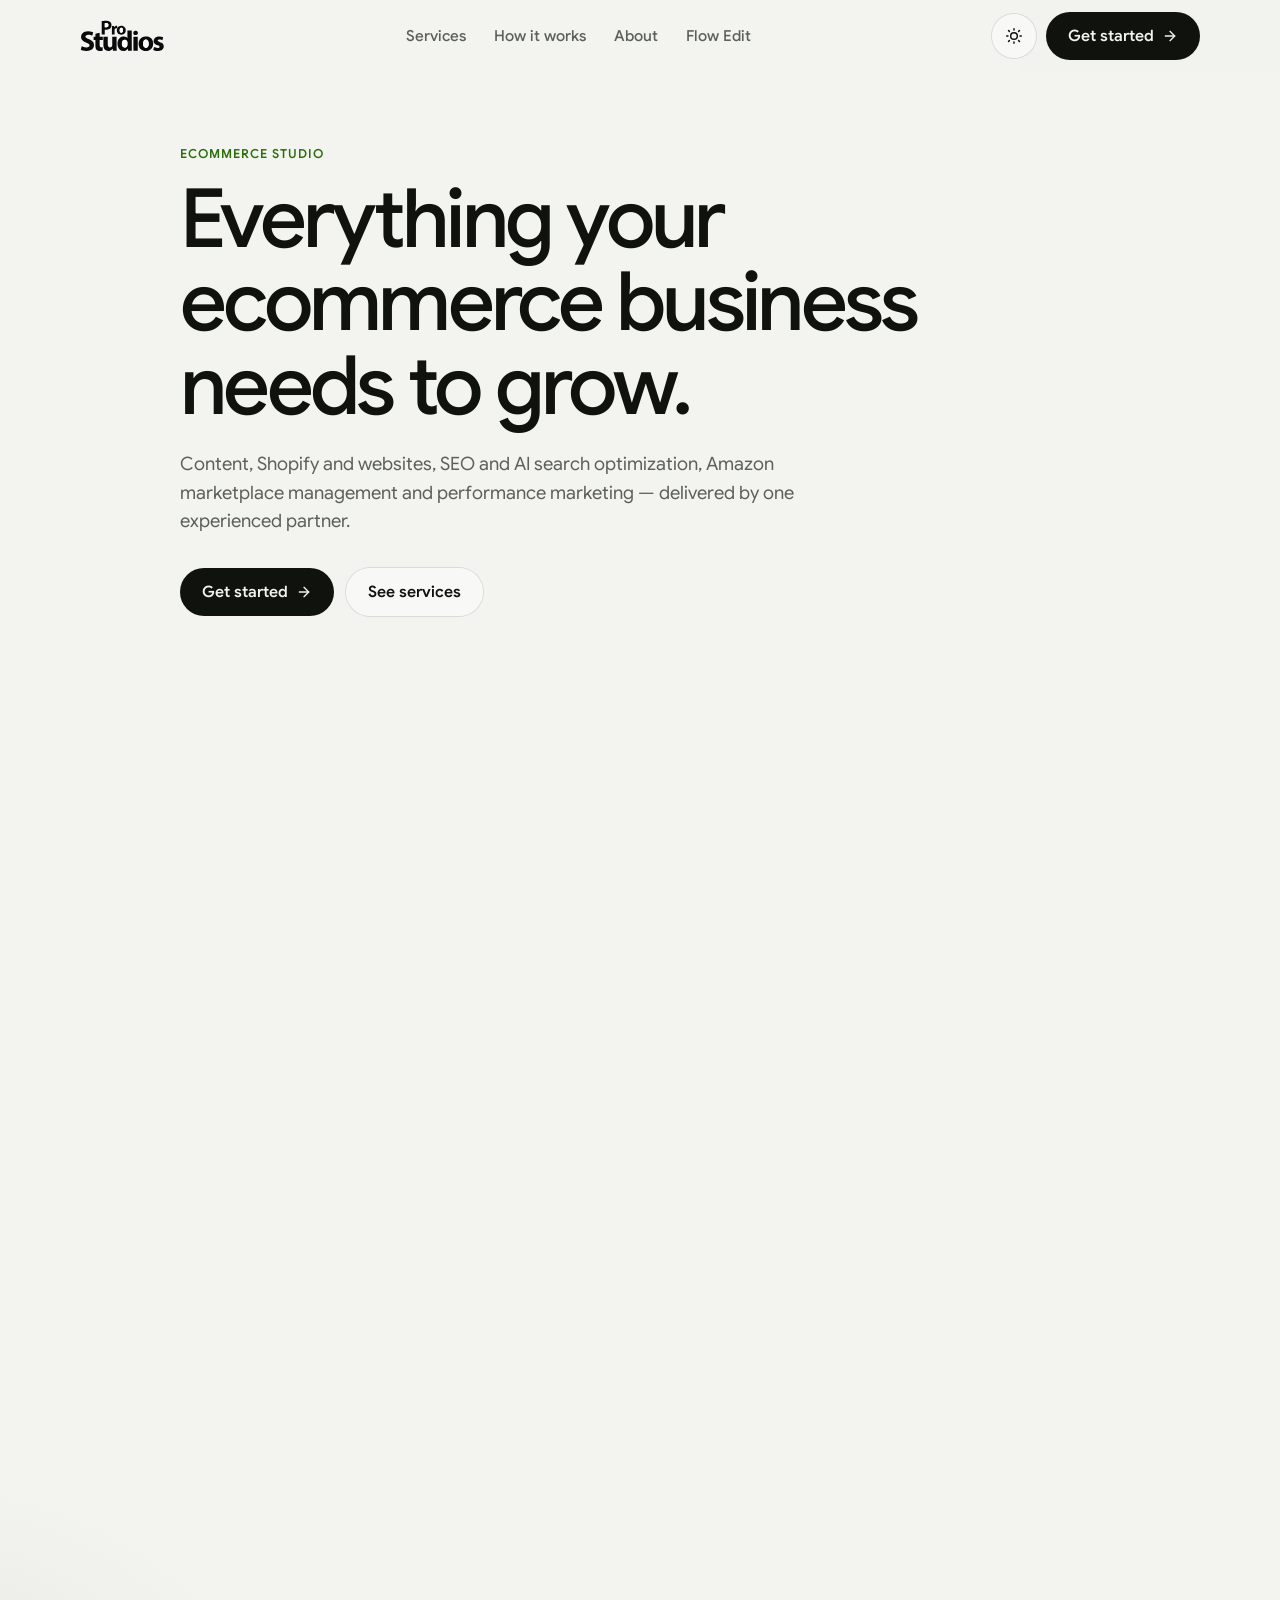
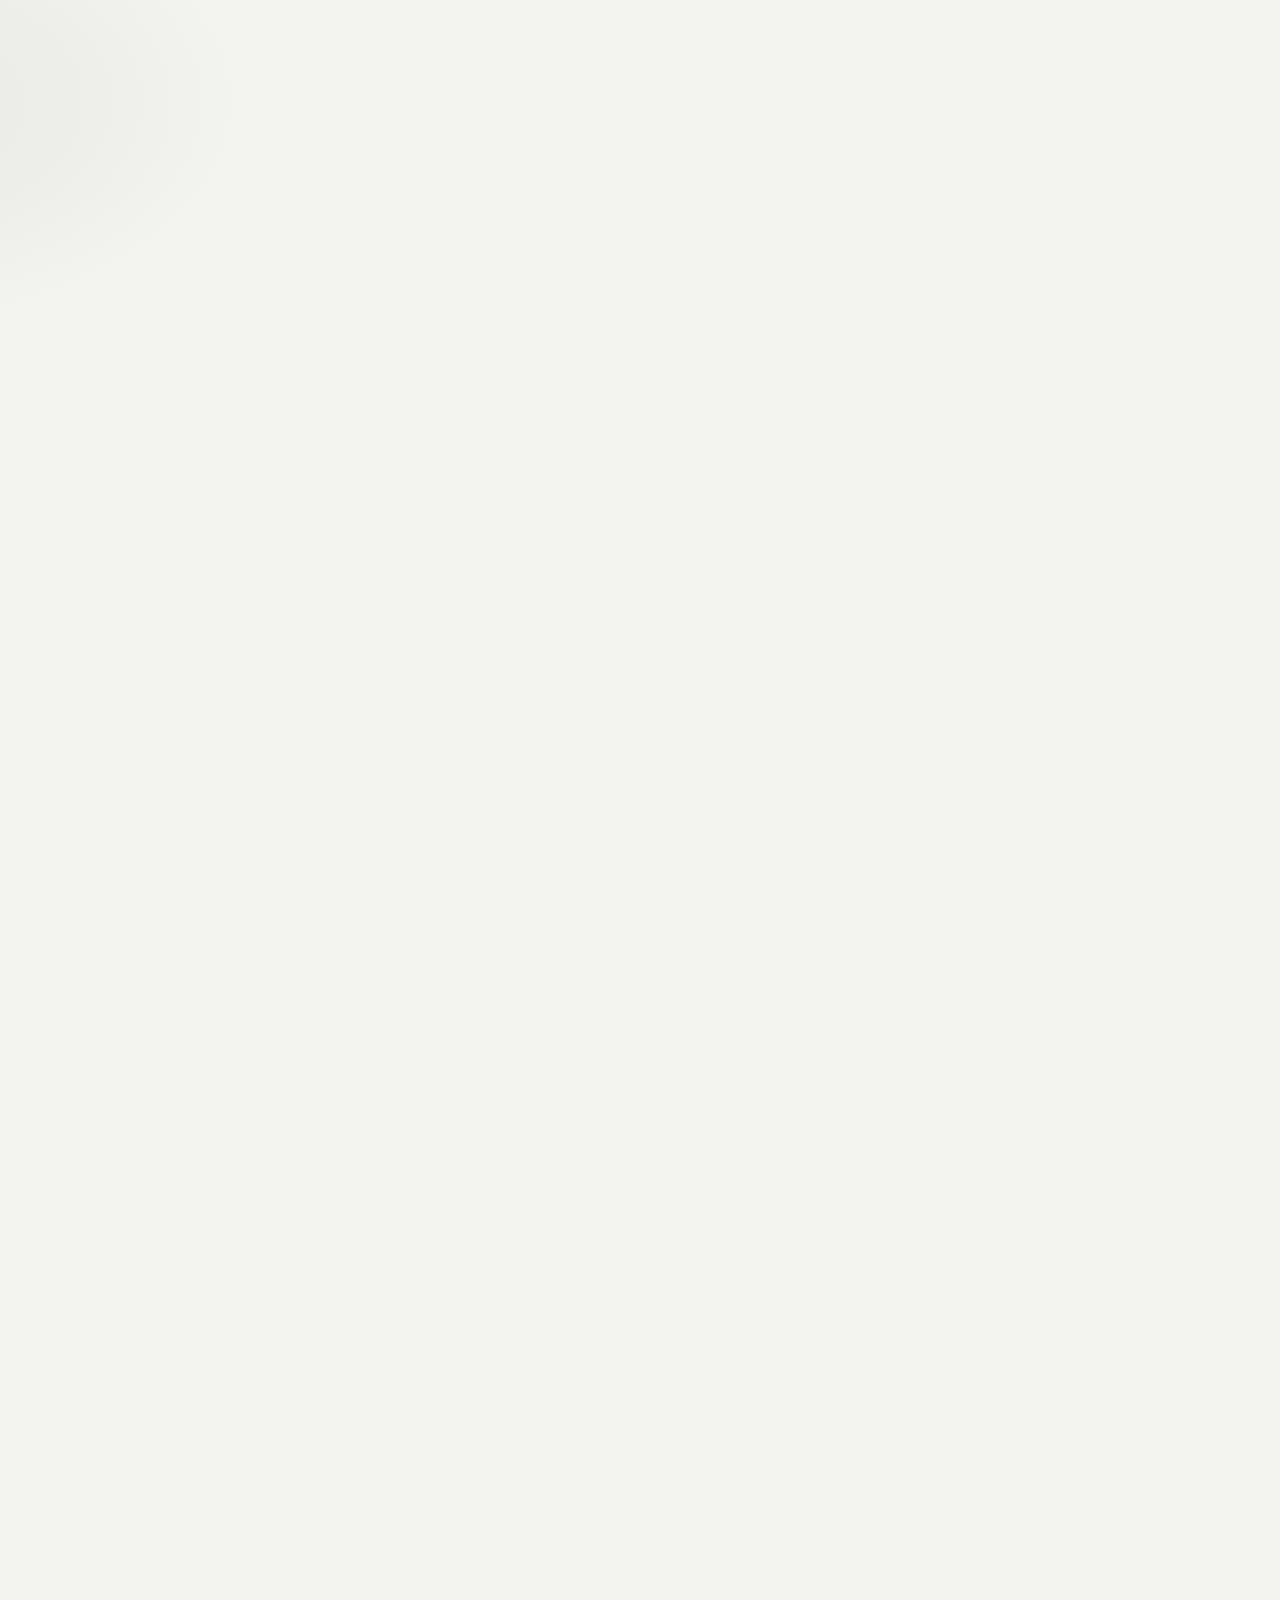
==== commit 1d8f2d11: "Show only the hamburger or the close icon on the mobile menu button" ====
--- a/index.html
+++ b/index.html
@@ -996,6 +996,7 @@
 .menu-btn {
   display: none;
 }
+.menu-btn .icon-close{display:none}.menu-btn.is-open .icon-open{display:none}.menu-btn.is-open .icon-close{display:block}
 .theme-ico {
   width: 20px;
   height: 20px;
